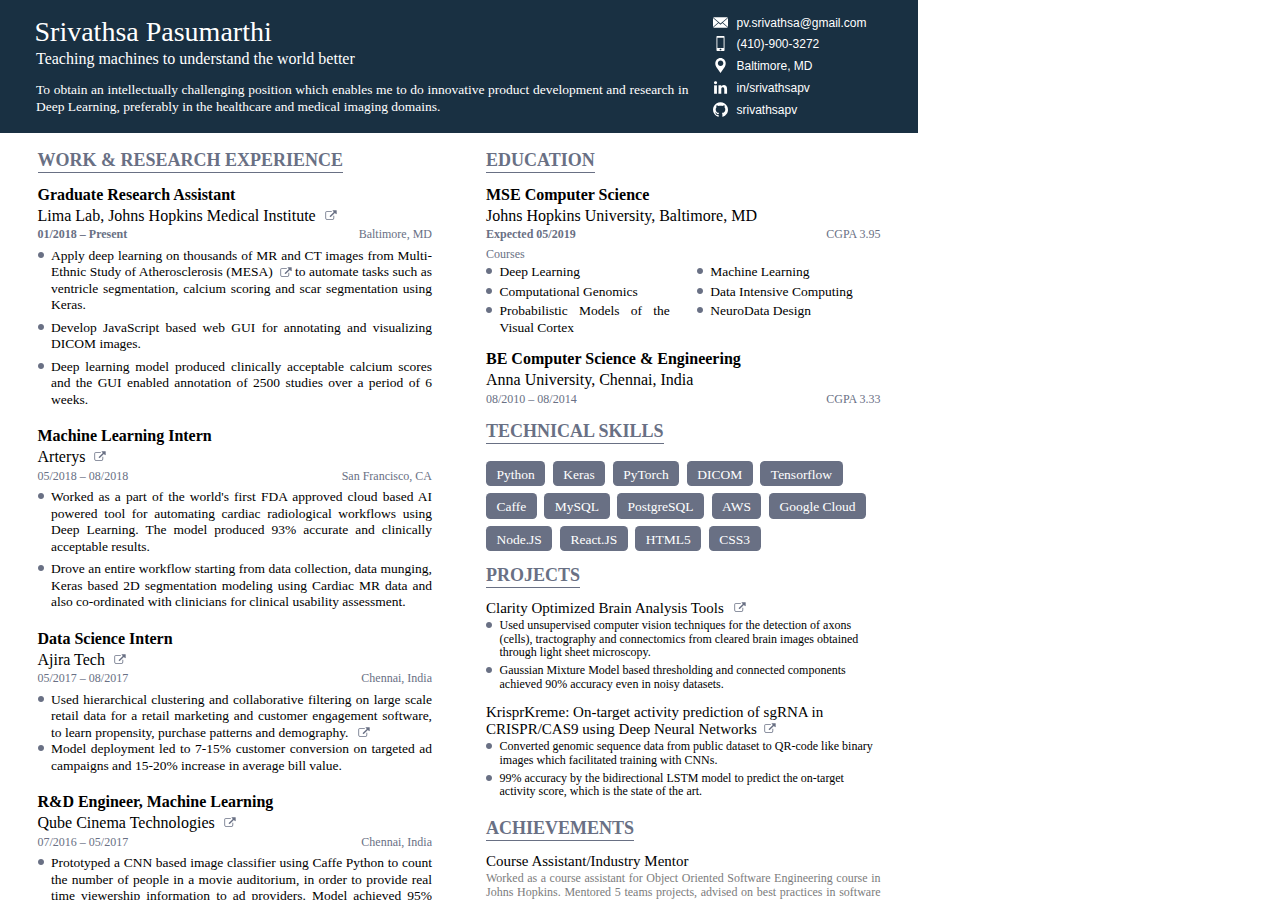
==== resume.html @ 775dda4b "Initial commit - resume files" ====
<!DOCTYPE html>
<!-- saved from url=(0073)https://novoresume.com/editor/resume/4d469c10-e4a5-11e8-9f25-45c66818f83a -->
<html lang="en" id="q1qx_q-html">
  <head>
    <meta http-equiv="Content-Type" content="text/html; charset=UTF-8">
    <link type="text/css" rel="stylesheet" href="./nfiles/f0c96270-ca59-11e8-bba8-01f5e9c8d190-yna-side.min.css">
    <link type="text/css" rel="stylesheet" href="./nfiles/main-style.css">
    <title>Resume</title>
    <link rel="canonical" href="https://novoresume.com/editor">
    <link rel="shortcut icon" href="https://novoresume.com/images/favi.png">
    <link rel="stylesheet" type="text/css" href="./nfiles/yna.min.css">
    <link rel="stylesheet" type="text/css" href="./nfiles/f0c96270-ca59-11e8-bba8-01f5e9c8d190-yna.min.css">
    <link rel="stylesheet" type="text/css" href="./nfiles/st-prod.css" onload="if(media!=&#39;all&#39;)media=&#39;all&#39;" media="all">
    <link rel="stylesheet" type="text/css" href="./nfiles/stylesheet-prod.css" onload="if(media!=&#39;all&#39;)media=&#39;all&#39;" media="all">
    <link rel="stylesheet" type="text/css" href="./nfiles/stylesheet-prod(1).css" onload="if(media!=&#39;all&#39;)media=&#39;all&#39;" media="all">
    <link rel="stylesheet" type="text/css" href="./nfiles/stylesheet-prod(2).css" onload="if(media!=&#39;all&#39;)media=&#39;all&#39;" media="all">
    <link rel="stylesheet" type="text/css" href="./nfiles/stylesheet-prod(3).css" onload="if(media!=&#39;all&#39;)media=&#39;all&#39;" media="all">
    <link rel="stylesheet" type="text/css" href="./nfiles/stylesheet-prod(4).css" onload="if(media!=&#39;all&#39;)media=&#39;all&#39;" media="all">
    <link rel="stylesheet" type="text/css" href="./nfiles/stylesheet-prod(5).css" onload="if(media!=&#39;all&#39;)media=&#39;all&#39;" media="all">
    <link rel="stylesheet" type="text/css" href="./nfiles/stylesheet-prod(6).css" onload="if(media!=&#39;all&#39;)media=&#39;all&#39;" media="all">
    <link rel="stylesheet" type="text/css" href="./nfiles/stylesheet-prod(7).css" onload="if(media!=&#39;all&#39;)media=&#39;all&#39;" media="all">
    <link rel="stylesheet" type="text/css" href="./nfiles/stylesheet-prod(8).css" onload="if(media!=&#39;all&#39;)media=&#39;all&#39;" media="all">
    <link rel="stylesheet" type="text/css" href="./nfiles/stylesheet-prod(9).css" onload="if(media!=&#39;all&#39;)media=&#39;all&#39;" media="all">
    <link rel="stylesheet" type="text/css" href="./nfiles/stylesheet-prod(10).css" onload="if(media!=&#39;all&#39;)media=&#39;all&#39;" media="all">
    <link rel="stylesheet" type="text/css" href="./nfiles/stylesheet-prod(11).css" onload="if(media!=&#39;all&#39;)media=&#39;all&#39;" media="all">
    <meta name="format-detection" content="telephone=no">
    <meta name="viewport" content="width=device-width,minimum-scale=1">
    <meta property="og:site_name" content="Novorésumé">
    <meta name="robots" content="noindex, nofollow">
    <script src="https://code.jquery.com/jquery-3.3.1.min.js" integrity="sha256-FgpCb/KJQlLNfOu91ta32o/NMZxltwRo8QtmkMRdAu8=" crossorigin="anonymous"></script>
    <script src="./nfiles/xepOnline.jqPlugin.js"></script>
  </head>
  <body id="q1qa_q-editor" q1pz_q-status="done" class="hover-support q1rj_q-full-edit-rights" cz-shortcut-listen="true">

    <script type="text/javascript" src="./nfiles/f0c96270-ca59-11e8-bba8-01f5e9c8d190-yna-side.min.js"></script>
    <div id="qym_q-yna-project">
      <div data-reactroot="" id="q1qx_q-project" data-q1gg_q-opened="false" data-q1qx_q-mode="q1ob_q-resume-edit">
        <div id="resume-to-print" class="q1ir_q-page q1oc_q-wrapper" data-q1ik_q="Letter" data-q1qm_q="q1rg_q">
          <div id="x-doc-4" class="q1oc_q q1oc_q-resume " q1qi_q-option="hind" q1qi_q-size="2" data-q1ne_q-no-colors="2" q1ne_q-option="17" q1no_q="mid" q1fz_q="51" q1fz_q-rates-left="x-bs-2" q1fz_q-rates-right="x-bs-2" q1og_q-label-hide="false" q1is_q-index="3" q1oc_q-index="0" cv-resume-has-footer="false"
               style="border: 0px solid #193042">
            <div class="q1ir_q-sides q1im_q-box">
              <div class="x-t-b q1so_q-side-top" q1nr_q-show="false" q1nr_q-style="round">
                <div class="q1so_q-header xslot1" style="width: 75%!important; padding-left: 36px!important; padding-right: 0px!important">
                  <div class="q1so_q-header-inner">
                    <div class="q1so_q-specific-sub-header q1rf_q-sizing q1do_q-after">
                      <div id="q1so_q-name-container">
                        <div id="q1ln_q-full-name" class="q1qi_q-size-a q1qi_q-b ">Srivathsa Pasumarthi</div>
                        <div id="q1qe_q-title" style="margin-top: -6px">
                          <div id="title" class="q1fb_q q1ii_q-basic q1fb_q-simple" data-q1by_q="e30df9b0-e4a9-11e8-a4ec-fbd7fd8b9554">
                            <div class="q1qi_q-size-c q1qi_q-b q1ln_q q1ln_q-mandatory x-t-a-color " data-q1ln_q="title-desc">Teaching machines to understand the world better</div>
                          </div>
                        </div>
                      </div>
                      <div id="q1qe_q-summary">
                        <div id="summary" class="q1fb_q q1ii_q-basic q1fb_q-simple" data-q1by_q="af2d04a0-e4a5-11e8-abeb-2f8fa3565175">
                          <div class="q1ln_q q1ln_q-mandatory  q1qi_q-size-e q1qi_q-b q1ln_q-mandatory" data-q1ln_q="summary-desc">
                              To obtain an intellectually challenging position which enables me to do innovative product
                              development and research in Deep Learning, preferably in the healthcare and medical imaging domains.
                          </div>
                        </div>
                      </div>
                    </div>
                  </div>
                </div>
                <div id="q1qe_q-contact" class="xslot2 q1qe_q-0">
                  <div id="contact" class="q1fb_q q1fb_q-simple" q1hu_q-groups="false">
                    <div class="q1sj_q-group">
                      <div class="q1so_q-contact" data-q1ln_q-name="email">
                        <a href="mailto:pv.srivathsa@gmail.com" class="q1ln_q-contact  q1qi_q-size-e q1qi_q-b">
                          <div class="q1ox_q-contact">
                            <svg version="1.1" xmlns="http://www.w3.org/2000/svg" xmlns:xlink="http://www.w3.org/1999/xlink" x="0px" y="0px" viewBox="0 0 32 32" style="enable-background:new 0 0 32 32;" xml:space="preserve">
                              <g>
                                <path class="x-4d469c10-e4a5-11e8-9f25-45c66818f83a-q1ox_q-svg-contact" d="M16,20.57143l-3.95886-3.46514L0.72229,26.80914c0.41143,0.38171,0.96686,0.61943,1.57943,0.61943h27.39657c0.61029,0,1.16343-0.23771,1.57257-0.61943l-11.312-9.70286L16,20.57143z"></path>
                                <path class="x-4d469c10-e4a5-11e8-9f25-45c66818f83a-q1ox_q-svg-contact" d="M31.27771,5.19086c-0.41143-0.384-0.96457-0.61943-1.57943-0.61943H2.30171c-0.61029,0-1.16343,0.23771-1.57486,0.624L16,18.28572L31.27771,5.19086z"></path>
                                <polygon class="x-4d469c10-e4a5-11e8-9f25-45c66818f83a-q1ox_q-svg-contact" points="0,6.57829 0,25.568 11.04686,16.18057 "></polygon>
                                <polygon class="x-4d469c10-e4a5-11e8-9f25-45c66818f83a-q1ox_q-svg-contact" points="20.95314,16.18057 32,25.568 32,6.57143 "></polygon>
                              </g>
                            </svg>
                          </div>
                          <span class="contact-content">pv.srivathsa@gmail.com</span>
                        </a>
                      </div>
                      <div class="q1so_q-contact" data-q1ln_q-name="phone">
                        <a class="q1ln_q-contact  q1qi_q-size-e q1qi_q-b">
                          <div class="q1ox_q-contact">
                            <svg version="1.1" xmlns="http://www.w3.org/2000/svg" xmlns:xlink="http://www.w3.org/1999/xlink" x="0px" y="0px" viewBox="0 0 32 32" style="enable-background:new 0 0 32 32;" xml:space="preserve">
                              <g>
                                <path class="x-4d469c10-e4a5-11e8-9f25-45c66818f83a-q1ox_q-svg-contact" d="M8.83919,32h14.32161c0.78444,0,1.42036-0.63592,1.42036-1.4203V1.42036C24.58117,0.63592,23.94524,0,23.16081,0H8.83919C8.05476,0,7.41884,0.63592,7.41884,1.42036V30.5797C7.41884,31.36408,8.05476,32,8.83919,32z M16.00985,30.92491c-1.09912,0-1.99016-0.89103-1.99016-1.99015c0-1.09912,0.89103-1.99007,1.99016-1.99007S18,27.83563,18,28.93475C18,30.03387,17.10897,30.92491,16.00985,30.92491z M9.32213,3.69039h13.35574v22.1458H9.32213V3.69039z"></path>
                              </g>
                            </svg>
                          </div>
                          <span class="contact-content">(410)-900-3272</span>
                        </a>
                      </div>
                    </div>
                    <div class="q1sj_q-group">
                      <div class="q1so_q-contact" data-q1ln_q-name="address_mask">
                        <a class="q1ln_q-contact  q1qi_q-size-e q1qi_q-b">
                          <div class="q1ox_q-contact">
                            <svg version="1.1" xmlns="http://www.w3.org/2000/svg" xmlns:xlink="http://www.w3.org/1999/xlink" x="0px" y="0px" viewBox="0 0 32 32" style="enable-background:new 0 0 32 32;" xml:space="preserve">
                              <g>
                                <path class="x-4d469c10-e4a5-11e8-9f25-45c66818f83a-q1ox_q-svg-contact" d="M23.92559,3.28257C21.8089,1.16588,18.99442,0,16.00113,0c-2.99388,0-5.80777,1.16588-7.92446,3.28257C4.15944,7.19924,3.67263,14.56851,7.0224,19.03333L16.00113,32l8.96529-12.94855C28.32964,14.56851,27.84283,7.19924,23.92559,3.28257z M16.17631,17.00331c-3.23471,0-5.85696-2.62226-5.85696-5.85697s2.62224-5.85696,5.85696-5.85696s5.85695,2.62224,5.85695,5.85696S19.41102,17.00331,16.17631,17.00331z"></path>
                              </g>
                            </svg>
                          </div>
                          <span class="contact-content">Baltimore, MD</span>
                        </a>
                      </div>
                      <div class="q1so_q-contact" data-q1ln_q-name="linkedin">
                        <a href="https://linkedin.com/in/srivathsapv" class="q1ln_q-contact  q1qi_q-size-e q1qi_q-b">
                          <div class="q1ox_q-contact">
                            <svg version="1.1" xmlns="http://www.w3.org/2000/svg" xmlns:xlink="http://www.w3.org/1999/xlink" x="0px" y="0px" viewBox="0 0 32 32" style="enable-background:new 0 0 32 32;" xml:space="preserve">
                              <g>
                                <rect x="2.35651" y="11.32468" class="x-4d469c10-e4a5-11e8-9f25-45c66818f83a-q1ox_q-svg-contact" width="6.00109" height="18.05317"></rect>
                                <path class="x-4d469c10-e4a5-11e8-9f25-45c66818f83a-q1ox_q-svg-contact" d="M5.39704,2.62215C3.3433,2.62215,2,3.96927,2,5.74069c0,1.73286,1.30442,3.12087,3.31733,3.12087h0.04012c2.09352,0,3.39548-1.38775,3.39548-3.12087C8.71347,3.96927,7.45097,2.62215,5.39704,2.62215z"></path>
                                <path class="x-4d469c10-e4a5-11e8-9f25-45c66818f83a-q1ox_q-svg-contact" d="M23.08936,10.90059c-3.188,0-4.6123,1.7547-5.40982,2.98305v0.05832h-0.03946c0.01147-0.01853,0.02728-0.0392,0.03946-0.05832v-2.55896h-6.00278c0.08087,1.69483,0,18.05317,0,18.05317h6.00336V19.29579c0-0.54015,0.04076-1.07731,0.19906-1.46318c0.43414-1.07952,1.42099-2.19545,3.07921-2.19545c2.17231,0,3.04033,1.65588,3.04033,4.0822v9.65848H30V19.02604C30,13.4808,27.03905,10.90052,23.08936,10.90059z"></path>
                              </g>
                            </svg>
                          </div>
                          <span class="contact-content">in/srivathsapv</span>
                        </a>
                      </div>
                      <div class="q1so_q-contact" data-q1ln_q-name="github">
                          <a href="https://github.com/srivathsapv" class="q1ln_q-contact  q1qi_q-size-e q1qi_q-b">
                              <div class="q1ox_q-contact">
                                  <svg version="1.1" xmlns="http://www.w3.org/2000/svg" xmlns:xlink="http://www.w3.org/1999/xlink" x="0px" y="0px" viewBox="0 0 32 32" style="enable-background:new 0 0 32 32;" xml:space="preserve">
                                      <g>
                                          <path class="x-4d469c10-e4a5-11e8-9f25-45c66818f83a-q1ox_q-svg-contact" d="M24.03099,2.53722c-2.45157-1.43069-5.12804-2.14586-8.03113-2.14586c-2.90273,0-5.58006,0.71538-8.03113,2.14586C5.5173,3.96777,3.57656,5.90865,2.14579,8.36008C0.71524,10.81151,0,13.48841,0,16.39078c0,3.48647,1.01714,6.62157,3.05199,9.40611c2.03471,2.78475,4.66315,4.71175,7.88525,5.78109c0.37502,0.0696,0.65269,0.02063,0.83322-0.14567c0.18061-0.16652,0.27077-0.37502,0.27077-0.62472c0-0.0417-0.00359-0.4165-0.0105-1.12498c-0.00719-0.70848-0.0105-1.32652-0.0105-1.85382l-0.4792,0.0829c-0.30549,0.05594-0.69094,0.07966-1.15626,0.0729c-0.46511-0.00647-0.9479-0.05522-1.44788-0.14581c-0.50012-0.08987-0.9653-0.29816-1.39582-0.62458c-0.43038-0.32634-0.73595-0.75363-0.91648-1.281l-0.20836-0.47941c-0.13883-0.31915-0.35748-0.67376-0.65614-1.06236c-0.29866-0.38897-0.60063-0.65269-0.9062-0.79152l-0.14588-0.10447c-0.09713-0.06938-0.18737-0.15307-0.27077-0.25021c-0.08333-0.09713-0.14574-0.19427-0.18737-0.29162c-0.04177-0.09742-0.00719-0.1773,0.10411-0.24c0.1113-0.06269,0.3124-0.09311,0.60416-0.09311l0.4165,0.06219c0.27781,0.05572,0.62141,0.22202,1.0313,0.49991c0.40967,0.27774,0.74637,0.63881,1.01031,1.083c0.31959,0.56965,0.70467,1.00362,1.15626,1.30229c0.45123,0.29866,0.9062,0.44778,1.36448,0.44778c0.45821,0,0.854-0.03473,1.18746-0.10389c0.3331-0.06945,0.64564-0.17385,0.9374-0.31261c0.12503-0.93093,0.46532-1.6461,1.02073-2.14601c-0.7916-0.08319-1.50324-0.2085-2.13537-0.37509c-0.63177-0.1668-1.2846-0.4375-1.95814-0.81288c-0.67383-0.3748-1.23283-0.84027-1.67716-1.39561c-0.4444-0.55556-0.80907-1.28496-1.09357-2.18749c-0.28464-0.90289-0.427-1.94448-0.427-3.12497c0-1.68083,0.54872-3.11116,1.64589-4.2918c-0.51393-1.26368-0.46547-2.68028,0.14574-4.24967c0.40277-0.12517,1.0001-0.03128,1.79169,0.28112c0.79167,0.31254,1.37138,0.58029,1.73957,0.80224c0.36819,0.22188,0.66319,0.40996,0.88549,0.56246c1.29186-0.361,2.62506-0.54153,3.99996-0.54153s2.70839,0.18054,4.00032,0.54153l0.79167-0.49976c0.54132-0.33346,1.18064-0.6391,1.91629-0.91684c0.73609-0.27767,1.29898-0.35417,1.68809-0.22899c0.62472,1.56946,0.68037,2.98599,0.1663,4.24967c1.09709,1.18063,1.64603,2.61133,1.64603,4.2918c0,1.18049-0.14286,2.22531-0.42707,3.13518c-0.28457,0.91001-0.6524,1.63862-1.10363,2.18749c-0.45173,0.5488-1.01434,1.01067-1.6878,1.3854c-0.67368,0.37509-1.32673,0.64579-1.9585,0.81259c-0.63205,0.1668-1.3437,0.29219-2.13529,0.37552c0.72193,0.62472,1.083,1.61087,1.083,2.95802v4.3954c0,0.2497,0.08685,0.4582,0.26063,0.62479c0.17363,0.1663,0.44778,0.21526,0.8228,0.14559c3.22253-1.06926,5.85097-2.99627,7.88561-5.78102C30.9825,23.01171,32,19.87667,32,16.3902c-0.00072-2.90201-0.71639-5.5787-2.14629-8.03012C28.42294,5.90865,26.4822,3.96784,24.03099,2.53722z"></path>
                                      </g>
                                  </svg>
                              </div>
                          <span class="contact-content">srivathsapv</span>
                      </a>
                   </div>
                    </div>
                  </div>
                </div>
              </div>
              <style type="text/css">.x-4d469c10-e4a5-11e8-9f25-45c66818f83a-q1ox_q-svg-contact{fill:#FFFFFF;}.x-4d469c10-e4a5-11e8-9f25-45c66818f83a-q1rn_q-hyperlink{fill:#697084;}.x-4d469c10-e4a5-11e8-9f25-45c66818f83a-q1ox_q-svg-list{fill:#697084;}</style>
              <div class="xslot1" q1dd_q-level="3" style="width: 50%!important">
                <div id="work" class="q1fb_q q1ru_q-big qwg_q" q1sl_q-el-per-row="1" q1sl_q-el-listel-row="1">
                  <div class="q1so_q-section-header ">
                    <div class="q1fb_q-header-holder q1do_q-after">
                      <div class="x-t-a-border q1do_q-after q1im_q-box">
                        <div class="q1qi_q-size-b q1qi_q-a q1ln_q q1ln_q-label x-t-a-color " data-q1ln_q="work-lbl" tabindex="-1">Work &amp; Research Experience</div>
                      </div>
                    </div>
                  </div>
                  <div class="qwg_q">
                    <div class="q1sj_q-group">
                      <div id="work-0" class="q1sj_q" data-q1by_q="fad93390-e4a7-11e8-a4ec-fbd7fd8b9554" q1sj_q-index="0">
                        <div class="q1so_q-el-content">
                          <div class="q1so_q-el-role">
                            <div class="q1ln_q-el q1qi_q-size-c q1qi_q-a q1ln_q-mandatory  " data-q1ln_q="work-x_vs-role">Graduate Research Assistant</div>
                          </div>
                          <div class="q1so_q-el-place">
                            <div class="q1ln_q-el q1qi_q-size-c q1qi_q-b q1ln_q-mandatory " data-q1ln_q="work-x_vs-place">
                              Lima Lab, Johns Hopkins Medical Institute&nbsp;&nbsp;&nbsp;&nbsp;&nbsp;
                              <a class="qzg_q q1mb_q-doc-prqyg_q" href="https://www.hopkinsmedicine.org/heart_vascular_institute/research/training_grant/lima_lab/" target="_blank">
                                <svg version="1.1" xmlns="http://www.w3.org/2000/svg" xmlns:xlink="http://www.w3.org/1999/xlink" x="0px" y="0px" viewBox="0 0 150 150" style="enable-background:new 0 0 150 150;" xml:space="preserve">
                                  <g>
                                    <g>
                                      <path class="x-4d469c10-e4a5-11e8-9f25-45c66818f83a-q1rn_q-hyperlink" d="M112.8,85.2h-4.9c-0.7,0-1.3,0.3-2,0.7c-0.3,0.3-0.7,1-0.7,2v25.3c0,3.6-1.3,6.6-3.6,8.9c-2.6,2.6-5.6,3.6-8.9,3.6h-66c-3.6,0-6.6-1.3-8.9-3.6c-2.6-2.6-3.6-5.6-3.6-8.9v-66c0-3.6,1.3-6.6,3.6-8.9c2.6-2.6,5.6-3.6,8.9-3.6h55.8c0.7,0,1.3-0.3,2-0.7c0.3-0.3,0.7-1,0.7-2v-4.9c0-0.7-0.3-1.3-0.7-2c-0.3-0.3-1-0.7-2-0.7H26.8c-6.2,0-11.5,2.3-16.1,6.6c-4.6,4.6-6.6,9.8-6.6,16.1v66c0,6.2,2.3,11.5,6.6,16.1c4.6,4.6,9.8,6.6,16.1,6.6h66c6.2,0,11.5-2.3,16.1-6.6c4.6-4.6,6.6-9.8,6.6-16.1V87.8c0-0.7-0.3-1.3-0.7-2C114.2,85.5,113.5,85.2,112.8,85.2L112.8,85.2z"></path>
                                      <path class="x-4d469c10-e4a5-11e8-9f25-45c66818f83a-q1rn_q-hyperlink" d="M144.4,15.9c-1-1-2.3-1.6-3.6-1.6H100c-1.3,0-2.6,0.7-3.6,1.6c-1,1-1.6,2.3-1.6,3.6c0,1.3,0.7,2.6,1.6,3.6l13.8,13.8L59,88.5c-0.7,0.7-0.7,1-0.7,2c0,0.7,0.3,1.3,0.7,2l8.9,8.9c0.7,0.7,1,0.7,2,0.7c0.7,0,1.3-0.3,2-0.7l51.5-51.5l13.8,13.8c1,1,2.3,1.6,3.6,1.6c1.3,0,2.6-0.7,3.6-1.6s1.6-2.3,1.6-3.6V19.5C145.7,17.9,145.3,16.9,144.4,15.9L144.4,15.9z"></path>
                                    </g>
                                  </g>
                                </svg>
                              </a>
                            </div>
                          </div>
                          <div class="q1ir_q-el-period">
                            <div class="q1ln_q-el q1qi_q-size-f q1qi_q-c x-t-a-color q1ln_q-period-class q1ln_q-el-period" data-q1ln_q="work-x_vs-period"
                                 style="font-weight: bold">
                                01/2018&nbsp;–&nbsp;Present
                            </div>
                          </div>
                          <div class="q1so_q-el-loc">
                            <div class="q1ln_q-el q1qi_q-size-f q1qi_q-c x-t-a-color " data-q1ln_q="work-x_vs-loc" tabindex="-1">Baltimore, MD</div>
                          </div>
                          <div class="q1so_q-el-list">
                            <div class="q1og_q q1qi_q-b">
                              <div class="q1so_q-group">
                                <div id="work-0-list-0" class="q1og_q-el" q1og_q-el-index="0">
                                  <div class="q1ir_q-list-item-bullet">
                                    <svg version="1.1" xmlns="http://www.w3.org/2000/svg" xmlns:xlink="http://www.w3.org/1999/xlink" x="0px" y="0px" viewBox="0 0 10 10" style="enable-background:new 0 0 10 10;" xml:space="preserve">
                                      <path class="x-4d469c10-e4a5-11e8-9f25-45c66818f83a-q1ox_q-svg-list q1og_q-item-bullet" d="M5,0C2.2,0,0,2.2,0,5s2.2,5,5,5s5-2.2,5-5S7.8,0,5,0z"></path>
                                    </svg>
                                  </div>
                                  <div class="q1so_q-el-sub-content">
                                    <div class="q1ln_q-el q1qi_q-size-e" data-q1ln_q="work-x_vs-list-x_vs">
                                        Apply deep learning on thousands of MR and CT images from Multi-Ethnic Study of Atherosclerosis (MESA)
                                        &nbsp;&nbsp;&nbsp;&nbsp;<a class="qzg_q q1mb_q-doc-prqyg_q" href="https://www.mesa-nhlbi.org/" target="_blank">
                                          <svg version="1.1" xmlns="http://www.w3.org/2000/svg" xmlns:xlink="http://www.w3.org/1999/xlink" x="0px" y="0px" viewBox="0 0 150 150" style="enable-background:new 0 0 150 150;" xml:space="preserve">
                                            <g>
                                              <g>
                                                <path class="x-4d469c10-e4a5-11e8-9f25-45c66818f83a-q1rn_q-hyperlink" d="M112.8,85.2h-4.9c-0.7,0-1.3,0.3-2,0.7c-0.3,0.3-0.7,1-0.7,2v25.3c0,3.6-1.3,6.6-3.6,8.9c-2.6,2.6-5.6,3.6-8.9,3.6h-66c-3.6,0-6.6-1.3-8.9-3.6c-2.6-2.6-3.6-5.6-3.6-8.9v-66c0-3.6,1.3-6.6,3.6-8.9c2.6-2.6,5.6-3.6,8.9-3.6h55.8c0.7,0,1.3-0.3,2-0.7c0.3-0.3,0.7-1,0.7-2v-4.9c0-0.7-0.3-1.3-0.7-2c-0.3-0.3-1-0.7-2-0.7H26.8c-6.2,0-11.5,2.3-16.1,6.6c-4.6,4.6-6.6,9.8-6.6,16.1v66c0,6.2,2.3,11.5,6.6,16.1c4.6,4.6,9.8,6.6,16.1,6.6h66c6.2,0,11.5-2.3,16.1-6.6c4.6-4.6,6.6-9.8,6.6-16.1V87.8c0-0.7-0.3-1.3-0.7-2C114.2,85.5,113.5,85.2,112.8,85.2L112.8,85.2z"></path>
                                                <path class="x-4d469c10-e4a5-11e8-9f25-45c66818f83a-q1rn_q-hyperlink" d="M144.4,15.9c-1-1-2.3-1.6-3.6-1.6H100c-1.3,0-2.6,0.7-3.6,1.6c-1,1-1.6,2.3-1.6,3.6c0,1.3,0.7,2.6,1.6,3.6l13.8,13.8L59,88.5c-0.7,0.7-0.7,1-0.7,2c0,0.7,0.3,1.3,0.7,2l8.9,8.9c0.7,0.7,1,0.7,2,0.7c0.7,0,1.3-0.3,2-0.7l51.5-51.5l13.8,13.8c1,1,2.3,1.6,3.6,1.6c1.3,0,2.6-0.7,3.6-1.6s1.6-2.3,1.6-3.6V19.5C145.7,17.9,145.3,16.9,144.4,15.9L144.4,15.9z"></path>
                                              </g>
                                            </g>
                                          </svg>
                                        </a>
                                        to automate tasks such as ventricle segmentation, calcium scoring and scar segmentation using Keras.
                                    </div>
                                  </div>
                                </div>
                              </div>
                              <div class="q1so_q-group">
                                <div id="work-0-list-1" class="q1og_q-el" q1og_q-el-index="1">
                                  <div class="q1ir_q-list-item-bullet">
                                    <svg version="1.1" xmlns="http://www.w3.org/2000/svg" xmlns:xlink="http://www.w3.org/1999/xlink" x="0px" y="0px" viewBox="0 0 10 10" style="enable-background:new 0 0 10 10;" xml:space="preserve">
                                      <path class="x-4d469c10-e4a5-11e8-9f25-45c66818f83a-q1ox_q-svg-list q1og_q-item-bullet" d="M5,0C2.2,0,0,2.2,0,5s2.2,5,5,5s5-2.2,5-5S7.8,0,5,0z"></path>
                                    </svg>
                                  </div>
                                  <div class="q1so_q-el-sub-content">
                                    <div class="q1ln_q-el q1qi_q-size-e" data-q1ln_q="work-x_vs-list-x_vs">
                                        Develop JavaScript based web GUI for annotating and visualizing DICOM images.
                                    </div>
                                  </div>
                                </div>
                              </div>
                              <div class="q1so_q-group">
                                <div id="work-0-list-2" class="q1og_q-el" q1og_q-el-index="1">
                                  <div class="q1ir_q-list-item-bullet">
                                    <svg version="1.1" xmlns="http://www.w3.org/2000/svg" xmlns:xlink="http://www.w3.org/1999/xlink" x="0px" y="0px" viewBox="0 0 10 10" style="enable-background:new 0 0 10 10;" xml:space="preserve">
                                      <path class="x-4d469c10-e4a5-11e8-9f25-45c66818f83a-q1ox_q-svg-list q1og_q-item-bullet" d="M5,0C2.2,0,0,2.2,0,5s2.2,5,5,5s5-2.2,5-5S7.8,0,5,0z"></path>
                                    </svg>
                                  </div>
                                  <div class="q1so_q-el-sub-content">
                                    <div class="q1ln_q-el q1qi_q-size-e" data-q1ln_q="work-x_vs-list-x_vs">
                                        Deep learning model produced clinically acceptable calcium scores and the GUI enabled annotation of 2500
                                        studies over a period of 6 weeks.
                                    </div>
                                  </div>
                                </div>
                              </div>
                            </div>
                          </div>
                        </div>
                      </div>
                    </div>
                    <div class="q1sj_q-group">
                      <div id="work-1" class="q1sj_q" data-q1by_q="5ee63030-e4a9-11e8-a4ec-fbd7fd8b9554" q1sj_q-index="1">
                        <div class="q1so_q-el-content">
                          <div class="q1so_q-el-role">
                            <div class="q1ln_q-el q1qi_q-size-c q1qi_q-a q1ln_q-mandatory  " data-q1ln_q="work-x_vs-role">Machine Learning Intern</div>
                          </div>
                          <div class="q1so_q-el-place">
                            <div class="q1ln_q-el q1qi_q-size-c q1qi_q-b q1ln_q-mandatory " data-q1ln_q="work-x_vs-place">
                              Arterys&nbsp;&nbsp;&nbsp;&nbsp;&nbsp;
                              <a class="qzg_q q1mb_q-doc-prqyg_q" href="https://arterys.com" target="_blank">
                                <svg version="1.1" xmlns="http://www.w3.org/2000/svg" xmlns:xlink="http://www.w3.org/1999/xlink" x="0px" y="0px" viewBox="0 0 150 150" style="enable-background:new 0 0 150 150;" xml:space="preserve">
                                  <g>
                                    <g>
                                      <path class="x-4d469c10-e4a5-11e8-9f25-45c66818f83a-q1rn_q-hyperlink" d="M112.8,85.2h-4.9c-0.7,0-1.3,0.3-2,0.7c-0.3,0.3-0.7,1-0.7,2v25.3c0,3.6-1.3,6.6-3.6,8.9c-2.6,2.6-5.6,3.6-8.9,3.6h-66c-3.6,0-6.6-1.3-8.9-3.6c-2.6-2.6-3.6-5.6-3.6-8.9v-66c0-3.6,1.3-6.6,3.6-8.9c2.6-2.6,5.6-3.6,8.9-3.6h55.8c0.7,0,1.3-0.3,2-0.7c0.3-0.3,0.7-1,0.7-2v-4.9c0-0.7-0.3-1.3-0.7-2c-0.3-0.3-1-0.7-2-0.7H26.8c-6.2,0-11.5,2.3-16.1,6.6c-4.6,4.6-6.6,9.8-6.6,16.1v66c0,6.2,2.3,11.5,6.6,16.1c4.6,4.6,9.8,6.6,16.1,6.6h66c6.2,0,11.5-2.3,16.1-6.6c4.6-4.6,6.6-9.8,6.6-16.1V87.8c0-0.7-0.3-1.3-0.7-2C114.2,85.5,113.5,85.2,112.8,85.2L112.8,85.2z"></path>
                                      <path class="x-4d469c10-e4a5-11e8-9f25-45c66818f83a-q1rn_q-hyperlink" d="M144.4,15.9c-1-1-2.3-1.6-3.6-1.6H100c-1.3,0-2.6,0.7-3.6,1.6c-1,1-1.6,2.3-1.6,3.6c0,1.3,0.7,2.6,1.6,3.6l13.8,13.8L59,88.5c-0.7,0.7-0.7,1-0.7,2c0,0.7,0.3,1.3,0.7,2l8.9,8.9c0.7,0.7,1,0.7,2,0.7c0.7,0,1.3-0.3,2-0.7l51.5-51.5l13.8,13.8c1,1,2.3,1.6,3.6,1.6c1.3,0,2.6-0.7,3.6-1.6s1.6-2.3,1.6-3.6V19.5C145.7,17.9,145.3,16.9,144.4,15.9L144.4,15.9z"></path>
                                    </g>
                                  </g>
                                </svg>
                              </a>
                            </div>
                          </div>
                          <div class="q1ir_q-el-period">
                            <div class="q1ln_q-el q1qi_q-size-f q1qi_q-c x-t-a-color  q1ln_q-period-class q1ln_q-el-period" data-q1ln_q="work-x_vs-period">05/2018&nbsp;–&nbsp;08/2018</div>
                          </div>
                          <div class="q1so_q-el-loc">
                            <div class="q1ln_q-el q1qi_q-size-f q1qi_q-c x-t-a-color " data-q1ln_q="work-x_vs-loc" tabindex="-1">San Francisco, CA</div>
                          </div>
                          <div class="q1so_q-el-list">
                            <div class="q1og_q q1qi_q-b">
                              <div class="q1so_q-group">
                                <div id="work-1-list-0" class="q1og_q-el" q1og_q-el-index="0">
                                  <div class="q1ir_q-list-item-bullet">
                                    <svg version="1.1" xmlns="http://www.w3.org/2000/svg" xmlns:xlink="http://www.w3.org/1999/xlink" x="0px" y="0px" viewBox="0 0 10 10" style="enable-background:new 0 0 10 10;" xml:space="preserve">
                                      <path class="x-4d469c10-e4a5-11e8-9f25-45c66818f83a-q1ox_q-svg-list q1og_q-item-bullet" d="M5,0C2.2,0,0,2.2,0,5s2.2,5,5,5s5-2.2,5-5S7.8,0,5,0z"></path>
                                    </svg>
                                  </div>
                                  <div class="q1so_q-el-sub-content">
                                    <div class="q1ln_q-el q1qi_q-size-e" data-q1ln_q="work-x_vs-list-x_vs">
                                        Worked as a part of the world's first FDA approved cloud based AI powered tool for automating cardiac radiological
                                        workflows using Deep Learning. The model produced 93% accurate and clinically acceptable results.
                                    </div>
                                  </div>
                                </div>
                              </div>
                              <div class="q1so_q-group">
                                <div id="work-1-list-1" class="q1og_q-el" q1og_q-el-index="1">
                                  <div class="q1ir_q-list-item-bullet">
                                    <svg version="1.1" xmlns="http://www.w3.org/2000/svg" xmlns:xlink="http://www.w3.org/1999/xlink" x="0px" y="0px" viewBox="0 0 10 10" style="enable-background:new 0 0 10 10;" xml:space="preserve">
                                      <path class="x-4d469c10-e4a5-11e8-9f25-45c66818f83a-q1ox_q-svg-list q1og_q-item-bullet" d="M5,0C2.2,0,0,2.2,0,5s2.2,5,5,5s5-2.2,5-5S7.8,0,5,0z"></path>
                                    </svg>
                                  </div>
                                  <div class="q1so_q-el-sub-content">
                                    <div class="q1ln_q-el q1qi_q-size-e" data-q1ln_q="work-x_vs-list-x_vs">
                                        Drove an entire workflow starting from data collection, data munging, Keras based 2D segmentation modeling using
                                        Cardiac MR data and also co-ordinated with clinicians for clinical usability assessment.
                                    </div>
                                  </div>
                                </div>
                              </div>
                            </div>
                          </div>
                        </div>
                      </div>
                    </div>
                    <div class="q1sj_q-group">
                      <div id="work-2" class="q1sj_q" data-q1by_q="93696010-e4aa-11e8-a4ec-fbd7fd8b9554" q1sj_q-index="2">
                        <div class="q1so_q-el-content">
                          <div class="q1so_q-el-role">
                            <div class="q1ln_q-el q1qi_q-size-c q1qi_q-a q1ln_q-mandatory  " data-q1ln_q="work-x_vs-role">Data Science Intern</div>
                          </div>
                          <div class="q1so_q-el-place">
                            <div class="q1ln_q-el q1qi_q-size-c q1qi_q-b q1ln_q-mandatory " data-q1ln_q="work-x_vs-place">
                              Ajira Tech&nbsp;&nbsp;&nbsp;&nbsp;&nbsp;
                              <a class="qzg_q q1mb_q-doc-prqyg_q" href="https://ajira.tech/" target="_blank">
                                <svg version="1.1" xmlns="http://www.w3.org/2000/svg" xmlns:xlink="http://www.w3.org/1999/xlink" x="0px" y="0px" viewBox="0 0 150 150" style="enable-background:new 0 0 150 150;" xml:space="preserve">
                                  <g>
                                    <g>
                                      <path class="x-4d469c10-e4a5-11e8-9f25-45c66818f83a-q1rn_q-hyperlink" d="M112.8,85.2h-4.9c-0.7,0-1.3,0.3-2,0.7c-0.3,0.3-0.7,1-0.7,2v25.3c0,3.6-1.3,6.6-3.6,8.9c-2.6,2.6-5.6,3.6-8.9,3.6h-66c-3.6,0-6.6-1.3-8.9-3.6c-2.6-2.6-3.6-5.6-3.6-8.9v-66c0-3.6,1.3-6.6,3.6-8.9c2.6-2.6,5.6-3.6,8.9-3.6h55.8c0.7,0,1.3-0.3,2-0.7c0.3-0.3,0.7-1,0.7-2v-4.9c0-0.7-0.3-1.3-0.7-2c-0.3-0.3-1-0.7-2-0.7H26.8c-6.2,0-11.5,2.3-16.1,6.6c-4.6,4.6-6.6,9.8-6.6,16.1v66c0,6.2,2.3,11.5,6.6,16.1c4.6,4.6,9.8,6.6,16.1,6.6h66c6.2,0,11.5-2.3,16.1-6.6c4.6-4.6,6.6-9.8,6.6-16.1V87.8c0-0.7-0.3-1.3-0.7-2C114.2,85.5,113.5,85.2,112.8,85.2L112.8,85.2z"></path>
                                      <path class="x-4d469c10-e4a5-11e8-9f25-45c66818f83a-q1rn_q-hyperlink" d="M144.4,15.9c-1-1-2.3-1.6-3.6-1.6H100c-1.3,0-2.6,0.7-3.6,1.6c-1,1-1.6,2.3-1.6,3.6c0,1.3,0.7,2.6,1.6,3.6l13.8,13.8L59,88.5c-0.7,0.7-0.7,1-0.7,2c0,0.7,0.3,1.3,0.7,2l8.9,8.9c0.7,0.7,1,0.7,2,0.7c0.7,0,1.3-0.3,2-0.7l51.5-51.5l13.8,13.8c1,1,2.3,1.6,3.6,1.6c1.3,0,2.6-0.7,3.6-1.6s1.6-2.3,1.6-3.6V19.5C145.7,17.9,145.3,16.9,144.4,15.9L144.4,15.9z"></path>
                                    </g>
                                  </g>
                                </svg>
                              </a>
                            </div>
                          </div>
                          <div class="q1ir_q-el-period">
                            <div class="q1ln_q-el q1qi_q-size-f q1qi_q-c x-t-a-color  q1ln_q-period-class q1ln_q-el-period" data-q1ln_q="work-x_vs-period">05/2017&nbsp;–&nbsp;08/2017</div>
                          </div>
                          <div class="q1so_q-el-loc">
                            <div class="q1ln_q-el q1qi_q-size-f q1qi_q-c x-t-a-color " data-q1ln_q="work-x_vs-loc" tabindex="-1">Chennai, India</div>
                          </div>
                          <div class="q1so_q-el-list">
                            <div class="q1og_q q1qi_q-b">
                              <div class="q1so_q-group">
                                <div id="work-2-list-0" class="q1og_q-el" q1og_q-el-index="0">
                                  <div class="q1ir_q-list-item-bullet">
                                    <svg version="1.1" xmlns="http://www.w3.org/2000/svg" xmlns:xlink="http://www.w3.org/1999/xlink" x="0px" y="0px" viewBox="0 0 10 10" style="enable-background:new 0 0 10 10;" xml:space="preserve">
                                      <path class="x-4d469c10-e4a5-11e8-9f25-45c66818f83a-q1ox_q-svg-list q1og_q-item-bullet" d="M5,0C2.2,0,0,2.2,0,5s2.2,5,5,5s5-2.2,5-5S7.8,0,5,0z"></path>
                                    </svg>
                                  </div>
                                  <div class="q1so_q-el-sub-content">
                                    <div class="q1ln_q-el q1qi_q-size-e" data-q1ln_q="work-x_vs-list-x_vs">
                                      Used hierarchical clustering and collaborative filtering on large scale retail data
                                      for a retail marketing and customer engagement software, to learn propensity, purchase patterns and
                                      demography.&nbsp;&nbsp;&nbsp;&nbsp;&nbsp;
                                      <a class="qzg_q q1mb_q-doc-prqyg_q" href="https://casa.ajira.tech/" target="_blank">
                                        <svg version="1.1" xmlns="http://www.w3.org/2000/svg" xmlns:xlink="http://www.w3.org/1999/xlink" x="0px" y="0px" viewBox="0 0 150 150" style="enable-background:new 0 0 150 150;" xml:space="preserve">
                                          <g>
                                            <g>
                                              <path class="x-4d469c10-e4a5-11e8-9f25-45c66818f83a-q1rn_q-hyperlink" d="M112.8,85.2h-4.9c-0.7,0-1.3,0.3-2,0.7c-0.3,0.3-0.7,1-0.7,2v25.3c0,3.6-1.3,6.6-3.6,8.9c-2.6,2.6-5.6,3.6-8.9,3.6h-66c-3.6,0-6.6-1.3-8.9-3.6c-2.6-2.6-3.6-5.6-3.6-8.9v-66c0-3.6,1.3-6.6,3.6-8.9c2.6-2.6,5.6-3.6,8.9-3.6h55.8c0.7,0,1.3-0.3,2-0.7c0.3-0.3,0.7-1,0.7-2v-4.9c0-0.7-0.3-1.3-0.7-2c-0.3-0.3-1-0.7-2-0.7H26.8c-6.2,0-11.5,2.3-16.1,6.6c-4.6,4.6-6.6,9.8-6.6,16.1v66c0,6.2,2.3,11.5,6.6,16.1c4.6,4.6,9.8,6.6,16.1,6.6h66c6.2,0,11.5-2.3,16.1-6.6c4.6-4.6,6.6-9.8,6.6-16.1V87.8c0-0.7-0.3-1.3-0.7-2C114.2,85.5,113.5,85.2,112.8,85.2L112.8,85.2z"></path>
                                              <path class="x-4d469c10-e4a5-11e8-9f25-45c66818f83a-q1rn_q-hyperlink" d="M144.4,15.9c-1-1-2.3-1.6-3.6-1.6H100c-1.3,0-2.6,0.7-3.6,1.6c-1,1-1.6,2.3-1.6,3.6c0,1.3,0.7,2.6,1.6,3.6l13.8,13.8L59,88.5c-0.7,0.7-0.7,1-0.7,2c0,0.7,0.3,1.3,0.7,2l8.9,8.9c0.7,0.7,1,0.7,2,0.7c0.7,0,1.3-0.3,2-0.7l51.5-51.5l13.8,13.8c1,1,2.3,1.6,3.6,1.6c1.3,0,2.6-0.7,3.6-1.6s1.6-2.3,1.6-3.6V19.5C145.7,17.9,145.3,16.9,144.4,15.9L144.4,15.9z"></path>
                                            </g>
                                          </g>
                                        </svg>
                                      </a>
                                    </div>
                                  </div>
                                </div>
                                <div class="q1so_q-group">
                                  <div id="work-2-list-1" class="q1og_q-el" q1og_q-el-index="1">
                                    <div class="q1ir_q-list-item-bullet">
                                      <svg version="1.1" xmlns="http://www.w3.org/2000/svg" xmlns:xlink="http://www.w3.org/1999/xlink" x="0px" y="0px" viewBox="0 0 10 10" style="enable-background:new 0 0 10 10;" xml:space="preserve">
                                        <path class="x-4d469c10-e4a5-11e8-9f25-45c66818f83a-q1ox_q-svg-list q1og_q-item-bullet" d="M5,0C2.2,0,0,2.2,0,5s2.2,5,5,5s5-2.2,5-5S7.8,0,5,0z"></path>
                                      </svg>
                                    </div>
                                    <div class="q1so_q-el-sub-content">
                                      <div class="q1ln_q-el q1qi_q-size-e" data-q1ln_q="work-x_vs-list-x_vs">
                                          Model deployment led to 7-15% customer conversion on targeted ad campaigns and 15-20% increase
                                          in average bill value.
                                      </div>
                                    </div>
                                  </div>
                                </div>
                              </div>
                            </div>
                          </div>
                        </div>
                      </div>
                    </div>
                    <div class="q1sj_q-group">
                      <div id="work-3" class="q1sj_q" data-q1by_q="53158560-e4ab-11e8-a4ec-fbd7fd8b9554" q1sj_q-index="3">
                        <div class="q1so_q-el-content">
                          <div class="q1so_q-el-role">
                            <div class="q1ln_q-el q1qi_q-size-c q1qi_q-a q1ln_q-mandatory  " data-q1ln_q="work-x_vs-role">R&amp;D Engineer, Machine Learning</div>
                          </div>
                          <div class="q1so_q-el-place">
                            <div class="q1ln_q-el q1qi_q-size-c q1qi_q-b q1ln_q-mandatory " data-q1ln_q="work-x_vs-place">
                              Qube Cinema Technologies&nbsp;&nbsp;&nbsp;&nbsp;&nbsp;
                              <a class="qzg_q q1mb_q-doc-prqyg_q" href="https://www.qubecinema.com/" target="_blank">
                                <svg version="1.1" xmlns="http://www.w3.org/2000/svg" xmlns:xlink="http://www.w3.org/1999/xlink" x="0px" y="0px" viewBox="0 0 150 150" style="enable-background:new 0 0 150 150;" xml:space="preserve">
                                  <g>
                                    <g>
                                      <path class="x-4d469c10-e4a5-11e8-9f25-45c66818f83a-q1rn_q-hyperlink" d="M112.8,85.2h-4.9c-0.7,0-1.3,0.3-2,0.7c-0.3,0.3-0.7,1-0.7,2v25.3c0,3.6-1.3,6.6-3.6,8.9c-2.6,2.6-5.6,3.6-8.9,3.6h-66c-3.6,0-6.6-1.3-8.9-3.6c-2.6-2.6-3.6-5.6-3.6-8.9v-66c0-3.6,1.3-6.6,3.6-8.9c2.6-2.6,5.6-3.6,8.9-3.6h55.8c0.7,0,1.3-0.3,2-0.7c0.3-0.3,0.7-1,0.7-2v-4.9c0-0.7-0.3-1.3-0.7-2c-0.3-0.3-1-0.7-2-0.7H26.8c-6.2,0-11.5,2.3-16.1,6.6c-4.6,4.6-6.6,9.8-6.6,16.1v66c0,6.2,2.3,11.5,6.6,16.1c4.6,4.6,9.8,6.6,16.1,6.6h66c6.2,0,11.5-2.3,16.1-6.6c4.6-4.6,6.6-9.8,6.6-16.1V87.8c0-0.7-0.3-1.3-0.7-2C114.2,85.5,113.5,85.2,112.8,85.2L112.8,85.2z"></path>
                                      <path class="x-4d469c10-e4a5-11e8-9f25-45c66818f83a-q1rn_q-hyperlink" d="M144.4,15.9c-1-1-2.3-1.6-3.6-1.6H100c-1.3,0-2.6,0.7-3.6,1.6c-1,1-1.6,2.3-1.6,3.6c0,1.3,0.7,2.6,1.6,3.6l13.8,13.8L59,88.5c-0.7,0.7-0.7,1-0.7,2c0,0.7,0.3,1.3,0.7,2l8.9,8.9c0.7,0.7,1,0.7,2,0.7c0.7,0,1.3-0.3,2-0.7l51.5-51.5l13.8,13.8c1,1,2.3,1.6,3.6,1.6c1.3,0,2.6-0.7,3.6-1.6s1.6-2.3,1.6-3.6V19.5C145.7,17.9,145.3,16.9,144.4,15.9L144.4,15.9z"></path>
                                    </g>
                                  </g>
                                </svg>
                              </a>
                            </div>
                          </div>
                          <div class="q1ir_q-el-period">
                            <div class="q1ln_q-el q1qi_q-size-f q1qi_q-c x-t-a-color  q1ln_q-period-class q1ln_q-el-period" data-q1ln_q="work-x_vs-period">07/2016&nbsp;–&nbsp;05/2017</div>
                          </div>
                          <div class="q1so_q-el-loc">
                            <div class="q1ln_q-el q1qi_q-size-f q1qi_q-c x-t-a-color " data-q1ln_q="work-x_vs-loc" tabindex="-1">Chennai, India</div>
                          </div>
                          <div class="q1so_q-el-list">
                            <div class="q1og_q q1qi_q-b">
                              <div class="q1so_q-group">
                                <div id="work-3-list-0" class="q1og_q-el" q1og_q-el-index="0">
                                  <div class="q1ir_q-list-item-bullet">
                                    <svg version="1.1" xmlns="http://www.w3.org/2000/svg" xmlns:xlink="http://www.w3.org/1999/xlink" x="0px" y="0px" viewBox="0 0 10 10" style="enable-background:new 0 0 10 10;" xml:space="preserve">
                                      <path class="x-4d469c10-e4a5-11e8-9f25-45c66818f83a-q1ox_q-svg-list q1og_q-item-bullet" d="M5,0C2.2,0,0,2.2,0,5s2.2,5,5,5s5-2.2,5-5S7.8,0,5,0z"></path>
                                    </svg>
                                  </div>
                                  <div class="q1so_q-el-sub-content">
                                    <div class="q1ln_q-el q1qi_q-size-e" data-q1ln_q="work-x_vs-list-x_vs">
                                        Prototyped a CNN based image classifier using Caffe Python to count the number of people in a movie auditorium,
                                        in order to provide real time viewership information to ad providers. Model achieved 95% accuracy and was robust
                                        to auditorium layout and constrained light settings.
                                    </div>
                                  </div>
                                </div>
                              </div>
                            </div>
                          </div>
                        </div>
                      </div>
                    </div>
                    <div class="q1sj_q-group">
                      <div id="work-4" class="q1sj_q" data-q1by_q="bef09ae0-e4ab-11e8-a4ec-fbd7fd8b9554" q1sj_q-index="4">
                        <div class="q1so_q-el-content">
                          <div class="q1so_q-el-role">
                            <div class="q1ln_q-el q1qi_q-size-c q1qi_q-a q1ln_q-mandatory  " data-q1ln_q="work-x_vs-role">Full Stack Web Developer</div>
                          </div>
                          <div class="q1so_q-el-place">
                            <div class="q1ln_q-el q1qi_q-size-c q1qi_q-b q1ln_q-mandatory " data-q1ln_q="work-x_vs-place">Qube Cinema Technologies</div>
                          </div>
                          <div class="q1ir_q-el-period">
                            <div class="q1ln_q-el q1qi_q-size-f q1qi_q-c x-t-a-color  q1ln_q-period-class q1ln_q-el-period" data-q1ln_q="work-x_vs-period">05/2014&nbsp;–&nbsp;07/2016</div>
                          </div>
                          <div class="q1so_q-el-loc">
                            <div class="q1ln_q-el q1qi_q-size-f q1qi_q-c x-t-a-color " data-q1ln_q="work-x_vs-loc" tabindex="-1">Chennai, India</div>
                          </div>
                          <div class="q1so_q-el-list">
                            <div class="q1og_q q1qi_q-b">
                              <div class="q1so_q-group">
                                <div id="work-4-list-0" class="q1og_q-el" q1og_q-el-index="0">
                                  <div class="q1ir_q-list-item-bullet">
                                    <svg version="1.1" xmlns="http://www.w3.org/2000/svg" xmlns:xlink="http://www.w3.org/1999/xlink" x="0px" y="0px" viewBox="0 0 10 10" style="enable-background:new 0 0 10 10;" xml:space="preserve">
                                      <path class="x-4d469c10-e4a5-11e8-9f25-45c66818f83a-q1ox_q-svg-list q1og_q-item-bullet" d="M5,0C2.2,0,0,2.2,0,5s2.2,5,5,5s5-2.2,5-5S7.8,0,5,0z"></path>
                                    </svg>
                                  </div>
                                  <div class="q1so_q-el-sub-content">
                                    <div class="q1ln_q-el q1qi_q-size-e" data-q1ln_q="work-x_vs-list-x_vs">
                                      Developed many significant features over the full stack of QubeWire - a cloud based digital cinema
                                      distribution management system, using Node.JS and React.JS&nbsp;&nbsp;&nbsp;&nbsp;&nbsp;
                                      <a class="qzg_q q1mb_q-doc-prqyg_q" href="https://www.qubewire.com/" target="_blank">
                                        <svg version="1.1" xmlns="http://www.w3.org/2000/svg" xmlns:xlink="http://www.w3.org/1999/xlink" x="0px" y="0px" viewBox="0 0 150 150" style="enable-background:new 0 0 150 150;" xml:space="preserve">
                                          <g>
                                            <g>
                                              <path class="x-4d469c10-e4a5-11e8-9f25-45c66818f83a-q1rn_q-hyperlink" d="M112.8,85.2h-4.9c-0.7,0-1.3,0.3-2,0.7c-0.3,0.3-0.7,1-0.7,2v25.3c0,3.6-1.3,6.6-3.6,8.9c-2.6,2.6-5.6,3.6-8.9,3.6h-66c-3.6,0-6.6-1.3-8.9-3.6c-2.6-2.6-3.6-5.6-3.6-8.9v-66c0-3.6,1.3-6.6,3.6-8.9c2.6-2.6,5.6-3.6,8.9-3.6h55.8c0.7,0,1.3-0.3,2-0.7c0.3-0.3,0.7-1,0.7-2v-4.9c0-0.7-0.3-1.3-0.7-2c-0.3-0.3-1-0.7-2-0.7H26.8c-6.2,0-11.5,2.3-16.1,6.6c-4.6,4.6-6.6,9.8-6.6,16.1v66c0,6.2,2.3,11.5,6.6,16.1c4.6,4.6,9.8,6.6,16.1,6.6h66c6.2,0,11.5-2.3,16.1-6.6c4.6-4.6,6.6-9.8,6.6-16.1V87.8c0-0.7-0.3-1.3-0.7-2C114.2,85.5,113.5,85.2,112.8,85.2L112.8,85.2z"></path>
                                              <path class="x-4d469c10-e4a5-11e8-9f25-45c66818f83a-q1rn_q-hyperlink" d="M144.4,15.9c-1-1-2.3-1.6-3.6-1.6H100c-1.3,0-2.6,0.7-3.6,1.6c-1,1-1.6,2.3-1.6,3.6c0,1.3,0.7,2.6,1.6,3.6l13.8,13.8L59,88.5c-0.7,0.7-0.7,1-0.7,2c0,0.7,0.3,1.3,0.7,2l8.9,8.9c0.7,0.7,1,0.7,2,0.7c0.7,0,1.3-0.3,2-0.7l51.5-51.5l13.8,13.8c1,1,2.3,1.6,3.6,1.6c1.3,0,2.6-0.7,3.6-1.6s1.6-2.3,1.6-3.6V19.5C145.7,17.9,145.3,16.9,144.4,15.9L144.4,15.9z"></path>
                                            </g>
                                          </g>
                                        </svg>
                                      </a>
                                    </div>
                                  </div>
                                </div>
                              </div>
                              <div class="q1so_q-group">
                                <div id="work-4-list-1" class="q1og_q-el" q1og_q-el-index="1">
                                  <div class="q1ir_q-list-item-bullet">
                                    <svg version="1.1" xmlns="http://www.w3.org/2000/svg" xmlns:xlink="http://www.w3.org/1999/xlink" x="0px" y="0px" viewBox="0 0 10 10" style="enable-background:new 0 0 10 10;" xml:space="preserve">
                                      <path class="x-4d469c10-e4a5-11e8-9f25-45c66818f83a-q1ox_q-svg-list q1og_q-item-bullet" d="M5,0C2.2,0,0,2.2,0,5s2.2,5,5,5s5-2.2,5-5S7.8,0,5,0z"></path>
                                    </svg>
                                  </div>
                                  <div class="q1so_q-el-sub-content">
                                    <div class="q1ln_q-el q1qi_q-size-e" data-q1ln_q="work-x_vs-list-x_vs">
                                        The platform was able to handle generation of over 150,000 Key Delivery Messages (KDM aka licenses) in a
                                        period of 1 week.
                                    </div>
                                  </div>
                                </div>
                              </div>
                            </div>
                          </div>
                        </div>
                      </div>
                    </div>
                  </div>
                </div>
              </div>
              <div class="xslot2" q1dd_q-level="3" style="width: 50%!important">
                  <div id="edu" class="q1fb_q q1ru_q-big qwg_q" q1sl_q-el-per-row="1" q1sl_q-el-listel-row="2">
                    <div class="q1so_q-section-header ">
                      <div class="q1fb_q-header-holder q1do_q-after">
                        <div class="x-t-a-border q1do_q-after q1im_q-box">
                          <div class="q1qi_q-size-b q1qi_q-a q1ln_q q1ln_q-label x-t-a-color " data-q1ln_q="edu-lbl" tabindex="-1">Education</div>
                        </div>
                      </div>
                    </div>
                    <div class="qwg_q">
                      <div class="q1sj_q-group">
                        <div id="edu-0" class="q1sj_q" data-q1by_q="fad93391-e4a7-11e8-a4ec-fbd7fd8b9554" q1sj_q-index="0">
                          <div class="q1so_q-el-content">
                            <div class="q1so_q-el-role">
                              <div class="q1ln_q-el q1qi_q-size-c q1qi_q-a q1ln_q-mandatory  " data-q1ln_q="edu-x_vs-role">MSE Computer Science</div>
                            </div>
                            <div class="q1so_q-el-place">
                              <div class="q1ln_q-el q1qi_q-size-c q1qi_q-b q1ln_q-mandatory " data-q1ln_q="edu-x_vs-place">Johns Hopkins University, Baltimore, MD</div>
                            </div>
                            <div class="q1ir_q-el-period">
                              <div class="q1ln_q-el q1qi_q-size-f q1qi_q-c x-t-a-color q1ln_q-period-class q1ln_q-el-period" data-q1ln_q="edu-x_vs-period"
                                   style="font-weight: bold">
                                  Expected 05/2019
                              </div>
                            </div>
                            <div class="q1so_q-el-loc">
                              <div class="q1ln_q-el q1qi_q-size-f q1qi_q-c x-t-a-color " data-q1ln_q="edu-x_vs-loc" tabindex="-1">CGPA 3.95</div>
                            </div>
                            <div class="q1so_q-el-list">
                              <div class="q1so_q-el-header">
                                <div class="q1do_q-after q1im_q-box">
                                  <div class="q1qi_q-size-f q1qi_q-c q1ln_q-el q1ln_q-label x-t-a-color " data-q1ln_q="edu-x_vs-lbl_list" tabindex="-1">Courses</div>
                                </div>
                              </div>
                              <div class="q1og_q q1qi_q-b">
                                <div class="q1so_q-group">
                                  <div id="edu-0-list-0" class="q1og_q-el" q1og_q-el-index="0">
                                    <div class="q1ir_q-list-item-bullet">
                                      <svg version="1.1" xmlns="http://www.w3.org/2000/svg" xmlns:xlink="http://www.w3.org/1999/xlink" x="0px" y="0px" viewBox="0 0 10 10" style="enable-background:new 0 0 10 10;" xml:space="preserve">
                                        <path class="x-4d469c10-e4a5-11e8-9f25-45c66818f83a-q1ox_q-svg-list q1og_q-item-bullet" d="M5,0C2.2,0,0,2.2,0,5s2.2,5,5,5s5-2.2,5-5S7.8,0,5,0z"></path>
                                      </svg>
                                    </div>
                                    <div class="q1so_q-el-sub-content">
                                      <div class="q1ln_q-el q1qi_q-size-e" data-q1ln_q="edu-x_vs-list-x_vs">Deep Learning</div>
                                    </div>
                                  </div>
                                  <div id="edu-0-list-1" class="q1og_q-el" q1og_q-el-index="1">
                                    <div class="q1ir_q-list-item-bullet">
                                      <svg version="1.1" xmlns="http://www.w3.org/2000/svg" xmlns:xlink="http://www.w3.org/1999/xlink" x="0px" y="0px" viewBox="0 0 10 10" style="enable-background:new 0 0 10 10;" xml:space="preserve">
                                        <path class="x-4d469c10-e4a5-11e8-9f25-45c66818f83a-q1ox_q-svg-list q1og_q-item-bullet" d="M5,0C2.2,0,0,2.2,0,5s2.2,5,5,5s5-2.2,5-5S7.8,0,5,0z"></path>
                                      </svg>
                                    </div>
                                    <div class="q1so_q-el-sub-content">
                                      <div class="q1ln_q-el q1qi_q-size-e" data-q1ln_q="edu-x_vs-list-x_vs">Machine Learning</div>
                                    </div>
                                  </div>
                                </div>
                                <div class="q1so_q-group">
                                  <div id="edu-0-list-2" class="q1og_q-el" q1og_q-el-index="2">
                                    <div class="q1ir_q-list-item-bullet">
                                      <svg version="1.1" xmlns="http://www.w3.org/2000/svg" xmlns:xlink="http://www.w3.org/1999/xlink" x="0px" y="0px" viewBox="0 0 10 10" style="enable-background:new 0 0 10 10;" xml:space="preserve">
                                        <path class="x-4d469c10-e4a5-11e8-9f25-45c66818f83a-q1ox_q-svg-list q1og_q-item-bullet" d="M5,0C2.2,0,0,2.2,0,5s2.2,5,5,5s5-2.2,5-5S7.8,0,5,0z"></path>
                                      </svg>
                                    </div>
                                    <div class="q1so_q-el-sub-content">
                                      <div class="q1ln_q-el q1qi_q-size-e" data-q1ln_q="edu-x_vs-list-x_vs">Computational Genomics</div>
                                    </div>
                                  </div>
                                  <div id="edu-0-list-3" class="q1og_q-el" q1og_q-el-index="3">
                                    <div class="q1ir_q-list-item-bullet">
                                      <svg version="1.1" xmlns="http://www.w3.org/2000/svg" xmlns:xlink="http://www.w3.org/1999/xlink" x="0px" y="0px" viewBox="0 0 10 10" style="enable-background:new 0 0 10 10;" xml:space="preserve">
                                        <path class="x-4d469c10-e4a5-11e8-9f25-45c66818f83a-q1ox_q-svg-list q1og_q-item-bullet" d="M5,0C2.2,0,0,2.2,0,5s2.2,5,5,5s5-2.2,5-5S7.8,0,5,0z"></path>
                                      </svg>
                                    </div>
                                    <div class="q1so_q-el-sub-content">
                                      <div class="q1ln_q-el q1qi_q-size-e" data-q1ln_q="edu-x_vs-list-x_vs">Data Intensive Computing</div>
                                    </div>
                                  </div>
                                </div>
                                <div class="q1so_q-group">
                                  <div id="edu-0-list-4" class="q1og_q-el" q1og_q-el-index="4">
                                    <div class="q1ir_q-list-item-bullet">
                                      <svg version="1.1" xmlns="http://www.w3.org/2000/svg" xmlns:xlink="http://www.w3.org/1999/xlink" x="0px" y="0px" viewBox="0 0 10 10" style="enable-background:new 0 0 10 10;" xml:space="preserve">
                                        <path class="x-4d469c10-e4a5-11e8-9f25-45c66818f83a-q1ox_q-svg-list q1og_q-item-bullet" d="M5,0C2.2,0,0,2.2,0,5s2.2,5,5,5s5-2.2,5-5S7.8,0,5,0z"></path>
                                      </svg>
                                    </div>
                                    <div class="q1so_q-el-sub-content">
                                      <div class="q1ln_q-el q1qi_q-size-e" data-q1ln_q="edu-x_vs-list-x_vs">Probabilistic Models of the Visual Cortex</div>
                                    </div>
                                  </div>
                                  <div id="edu-0-list-5" class="q1og_q-el" q1og_q-el-index="5">
                                    <div class="q1ir_q-list-item-bullet">
                                      <svg version="1.1" xmlns="http://www.w3.org/2000/svg" xmlns:xlink="http://www.w3.org/1999/xlink" x="0px" y="0px" viewBox="0 0 10 10" style="enable-background:new 0 0 10 10;" xml:space="preserve">
                                        <path class="x-4d469c10-e4a5-11e8-9f25-45c66818f83a-q1ox_q-svg-list q1og_q-item-bullet" d="M5,0C2.2,0,0,2.2,0,5s2.2,5,5,5s5-2.2,5-5S7.8,0,5,0z"></path>
                                      </svg>
                                    </div>
                                    <div class="q1so_q-el-sub-content">
                                      <div class="q1ln_q-el q1qi_q-size-e" data-q1ln_q="edu-x_vs-list-x_vs">NeuroData Design</div>
                                    </div>
                                  </div>
                                </div>
                              </div>
                            </div>
                          </div>
                        </div>
                      </div>
                      <div class="q1sj_q-group">
                        <div id="edu-1" class="q1sj_q" data-q1by_q="0162fde0-e4ad-11e8-a4ec-fbd7fd8b9554" q1sj_q-index="1">
                          <div class="q1so_q-el-content">
                            <div class="q1so_q-el-role">
                              <div class="q1ln_q-el q1qi_q-size-c q1qi_q-a q1ln_q-mandatory  " data-q1ln_q="edu-x_vs-role">BE Computer Science &amp; Engineering</div>
                            </div>
                            <div class="q1so_q-el-place">
                              <div class="q1ln_q-el q1qi_q-size-c q1qi_q-b q1ln_q-mandatory " data-q1ln_q="edu-x_vs-place">Anna University, Chennai, India</div>
                            </div>
                            <div class="q1ir_q-el-period">
                              <div class="q1ln_q-el q1qi_q-size-f q1qi_q-c x-t-a-color  q1ln_q-period-class q1ln_q-el-period" data-q1ln_q="edu-x_vs-period">08/2010&nbsp;–&nbsp;08/2014</div>
                            </div>
                            <div class="q1so_q-el-loc">
                              <div class="q1ln_q-el q1qi_q-size-f q1qi_q-c x-t-a-color " data-q1ln_q="edu-x_vs-loc" tabindex="-1">CGPA 3.33</div>
                            </div>
                          </div>
                        </div>
                      </div>
                    </div>
                  </div>
                <div id="skills" class="q1fb_q q1rh_q-rt q1hy_q" q1sl_q-el-per-row="111" data-q1ia_q-category="x-rt-d" data-q1ia_q-style="x-hl">
                  <div class="q1so_q-section-header ">
                    <div class="q1fb_q-header-holder q1do_q-after">
                      <div class="x-t-a-border q1do_q-after q1im_q-box">
                        <div class="q1qi_q-size-b q1qi_q-a q1ln_q q1ln_q-label x-t-a-color " data-q1ln_q="skills-lbl" tabindex="-1">Technical Skills</div>
                      </div>
                    </div>
                  </div>
                  <div class="qwg_q">
                    <div class="q1sj_q-group">
                      <div id="skills-0" class="q1sj_q" data-q1by_q="af2d04af-e4a5-11e8-abeb-2f8fa3565175" q1sj_q-index="0">
                        <div class="q1so_q-el-content">
                          <div class="q1so_q-el-header x-t-a">
                            <div class="q1do_q-after q1im_q-box">
                              <div class="q1ln_q-el q1qi_q-size-e q1qi_q-b q1ln_q-mandatory " data-q1ln_q="skills-x_vs-abl">Python</div>
                            </div>
                          </div>
                          <div class="q1oo_q-holder "></div>
                        </div>
                      </div>
                      <div id="skills-1" class="q1sj_q" data-q1by_q="c30922a0-e4a6-11e8-abeb-2f8fa3565175" q1sj_q-index="1">
                        <div class="q1so_q-el-content">
                          <div class="q1so_q-el-header x-t-a">
                            <div class="q1do_q-after q1im_q-box">
                              <div class="q1ln_q-el q1qi_q-size-e q1qi_q-b q1ln_q-mandatory " data-q1ln_q="skills-x_vs-abl">Keras</div>
                            </div>
                          </div>
                          <div class="q1oo_q-holder "></div>
                        </div>
                      </div>
                      <div id="skills-2" class="q1sj_q" data-q1by_q="c3e88620-e4a6-11e8-abeb-2f8fa3565175" q1sj_q-index="2">
                        <div class="q1so_q-el-content">
                          <div class="q1so_q-el-header x-t-a">
                            <div class="q1do_q-after q1im_q-box">
                              <div class="q1ln_q-el q1qi_q-size-e q1qi_q-b q1ln_q-mandatory " data-q1ln_q="skills-x_vs-abl">PyTorch</div>
                            </div>
                          </div>
                          <div class="q1oo_q-holder "></div>
                        </div>
                      </div>
                      <div id="skills-3" class="q1sj_q" data-q1by_q="ccfc21e0-e4a6-11e8-abeb-2f8fa3565175" q1sj_q-index="3">
                        <div class="q1so_q-el-content">
                          <div class="q1so_q-el-header x-t-a">
                            <div class="q1do_q-after q1im_q-box">
                              <div class="q1ln_q-el q1qi_q-size-e q1qi_q-b q1ln_q-mandatory " data-q1ln_q="skills-x_vs-abl">DICOM</div>
                            </div>
                          </div>
                          <div class="q1oo_q-holder "></div>
                        </div>
                      </div>
                      <div id="skills-4" class="q1sj_q" data-q1by_q="d15b0f30-e4a6-11e8-abeb-2f8fa3565175" q1sj_q-index="4">
                        <div class="q1so_q-el-content">
                          <div class="q1so_q-el-header x-t-a">
                            <div class="q1do_q-after q1im_q-box">
                              <div class="q1ln_q-el q1qi_q-size-e q1qi_q-b q1ln_q-mandatory " data-q1ln_q="skills-x_vs-abl">Tensorflow</div>
                            </div>
                          </div>
                          <div class="q1oo_q-holder "></div>
                        </div>
                      </div>
                      <div id="skills-5" class="q1sj_q" data-q1by_q="d7d38db0-e4a6-11e8-abeb-2f8fa3565175" q1sj_q-index="5">
                        <div class="q1so_q-el-content">
                          <div class="q1so_q-el-header x-t-a">
                            <div class="q1do_q-after q1im_q-box">
                              <div class="q1ln_q-el q1qi_q-size-e q1qi_q-b q1ln_q-mandatory " data-q1ln_q="skills-x_vs-abl">Caffe</div>
                            </div>
                          </div>
                          <div class="q1oo_q-holder "></div>
                        </div>
                      </div>
                      <div id="skills-6" class="q1sj_q" data-q1by_q="da15b580-e4a6-11e8-abeb-2f8fa3565175" q1sj_q-index="6">
                        <div class="q1so_q-el-content">
                          <div class="q1so_q-el-header x-t-a">
                            <div class="q1do_q-after q1im_q-box">
                              <div class="q1ln_q-el q1qi_q-size-e q1qi_q-b q1ln_q-mandatory " data-q1ln_q="skills-x_vs-abl">MySQL</div>
                            </div>
                          </div>
                          <div class="q1oo_q-holder "></div>
                        </div>
                      </div>
                      <div id="skills-7" class="q1sj_q" data-q1by_q="dcc6a4b0-e4a6-11e8-abeb-2f8fa3565175" q1sj_q-index="7">
                        <div class="q1so_q-el-content">
                          <div class="q1so_q-el-header x-t-a">
                            <div class="q1do_q-after q1im_q-box">
                              <div class="q1ln_q-el q1qi_q-size-e q1qi_q-b q1ln_q-mandatory " data-q1ln_q="skills-x_vs-abl">PostgreSQL</div>
                            </div>
                          </div>
                          <div class="q1oo_q-holder "></div>
                        </div>
                      </div>
                      <div id="skills-8" class="q1sj_q" data-q1by_q="e29c0560-e4a6-11e8-abeb-2f8fa3565175" q1sj_q-index="8">
                        <div class="q1so_q-el-content">
                          <div class="q1so_q-el-header x-t-a">
                            <div class="q1do_q-after q1im_q-box">
                              <div class="q1ln_q-el q1qi_q-size-e q1qi_q-b q1ln_q-mandatory " data-q1ln_q="skills-x_vs-abl">AWS</div>
                            </div>
                          </div>
                          <div class="q1oo_q-holder "></div>
                        </div>
                      </div>
                      <div id="skills-9" class="q1sj_q" data-q1by_q="e29c0560-e4a6-11e8-abeb-2f8fa3565175" q1sj_q-index="9">
                        <div class="q1so_q-el-content">
                          <div class="q1so_q-el-header x-t-a">
                            <div class="q1do_q-after q1im_q-box">
                              <div class="q1ln_q-el q1qi_q-size-e q1qi_q-b q1ln_q-mandatory " data-q1ln_q="skills-x_vs-abl">Google Cloud</div>
                            </div>
                          </div>
                          <div class="q1oo_q-holder "></div>
                        </div>
                      </div>
                      <div id="skills-10" class="q1sj_q" data-q1by_q="ee7c7cc0-e4a6-11e8-abeb-2f8fa3565175" q1sj_q-index="10">
                        <div class="q1so_q-el-content">
                          <div class="q1so_q-el-header x-t-a">
                            <div class="q1do_q-after q1im_q-box">
                              <div class="q1ln_q-el q1qi_q-size-e q1qi_q-b q1ln_q-mandatory " data-q1ln_q="skills-x_vs-abl">Node.JS</div>
                            </div>
                          </div>
                          <div class="q1oo_q-holder "></div>
                        </div>
                      </div>
                      <div id="skills-11" class="q1sj_q" data-q1by_q="f370cc40-e4a6-11e8-abeb-2f8fa3565175" q1sj_q-index="11">
                        <div class="q1so_q-el-content">
                          <div class="q1so_q-el-header x-t-a">
                            <div class="q1do_q-after q1im_q-box">
                              <div class="q1ln_q-el q1qi_q-size-e q1qi_q-b q1ln_q-mandatory " data-q1ln_q="skills-x_vs-abl">React.JS</div>
                            </div>
                          </div>
                          <div class="q1oo_q-holder "></div>
                        </div>
                      </div>
                      <div id="skills-12" class="q1sj_q" data-q1by_q="a8b1b740-e4b6-11e8-a4ec-fbd7fd8b9554" q1sj_q-index="12">
                        <div class="q1so_q-el-content">
                          <div class="q1so_q-el-header x-t-a">
                            <div class="q1do_q-after q1im_q-box">
                              <div class="q1ln_q-el q1qi_q-size-e q1qi_q-b q1ln_q-mandatory " data-q1ln_q="skills-x_vs-abl">HTML5</div>
                            </div>
                          </div>
                          <div class="q1oo_q-holder "></div>
                        </div>
                      </div>
                      <div id="skills-13" class="q1sj_q" data-q1by_q="aa441710-e4b6-11e8-a4ec-fbd7fd8b9554" q1sj_q-index="13">
                        <div class="q1so_q-el-content">
                          <div class="q1so_q-el-header x-t-a">
                            <div class="q1do_q-after q1im_q-box">
                              <div class="q1ln_q-el q1qi_q-size-e q1qi_q-b q1ln_q-mandatory " data-q1ln_q="skills-x_vs-abl">CSS3</div>
                            </div>
                          </div>
                          <div class="q1oo_q-holder "></div>
                        </div>
                      </div>
                    </div>
                  </div>
                </div>
                <div id="projects" class="q1fb_q q1ru_q-semi qwg_q" q1sl_q-el-per-row="1" q1sl_q-el-listel-row="1">
                   <div class="q1so_q-section-header ">
                      <div class="q1fb_q-header-holder q1do_q-after">
                         <div class="x-t-a-border q1do_q-after q1im_q-box">
                            <div class="q1qi_q-size-b q1qi_q-a q1ln_q q1ln_q-label x-t-a-color " data-q1ln_q="projects-lbl" tabindex="-1">Projects</div>
                         </div>
                      </div>
                   </div>
                   <div class="qwg_q">
                      <div class="q1sj_q-group">
                         <div id="projects-0" class="q1sj_q" data-q1by_q="dead5ea0-e7de-11e8-90e1-731ca586e80e" q1sj_q-index="0">
                            <div class="q1so_q-el-content">
                               <div class="q1so_q-el-header q1ir_q-el-name-period">
                                  <div class="q1ln_q-el q1ln_q-el-name-period q1qi_q-size-d q1qi_q-b q1ln_q-mandatory" data-q1ln_q="projects-x_vs-name_period">
                                     Clarity Optimized Brain Analysis Tools&nbsp;&nbsp;&nbsp;&nbsp;&nbsp;
                                     <a class="qzg_q q1mb_q-doc-prqyg_q" q1so_q-href="https://github.com/neurodata-cobalt/bloby" target="_blank">
                                        <svg version="1.1" xmlns="http://www.w3.org/2000/svg" xmlns:xlink="http://www.w3.org/1999/xlink" x="0px" y="0px" viewBox="0 0 150 150" style="enable-background:new 0 0 150 150;" xml:space="preserve">
                                           <g>
                                              <g>
                                                 <path class="x-4d469c10-e4a5-11e8-9f25-45c66818f83a-q1rn_q-hyperlink" d="M112.8,85.2h-4.9c-0.7,0-1.3,0.3-2,0.7c-0.3,0.3-0.7,1-0.7,2v25.3c0,3.6-1.3,6.6-3.6,8.9c-2.6,2.6-5.6,3.6-8.9,3.6h-66c-3.6,0-6.6-1.3-8.9-3.6c-2.6-2.6-3.6-5.6-3.6-8.9v-66c0-3.6,1.3-6.6,3.6-8.9c2.6-2.6,5.6-3.6,8.9-3.6h55.8c0.7,0,1.3-0.3,2-0.7c0.3-0.3,0.7-1,0.7-2v-4.9c0-0.7-0.3-1.3-0.7-2c-0.3-0.3-1-0.7-2-0.7H26.8c-6.2,0-11.5,2.3-16.1,6.6c-4.6,4.6-6.6,9.8-6.6,16.1v66c0,6.2,2.3,11.5,6.6,16.1c4.6,4.6,9.8,6.6,16.1,6.6h66c6.2,0,11.5-2.3,16.1-6.6c4.6-4.6,6.6-9.8,6.6-16.1V87.8c0-0.7-0.3-1.3-0.7-2C114.2,85.5,113.5,85.2,112.8,85.2L112.8,85.2z"></path>
                                                 <path class="x-4d469c10-e4a5-11e8-9f25-45c66818f83a-q1rn_q-hyperlink" d="M144.4,15.9c-1-1-2.3-1.6-3.6-1.6H100c-1.3,0-2.6,0.7-3.6,1.6c-1,1-1.6,2.3-1.6,3.6c0,1.3,0.7,2.6,1.6,3.6l13.8,13.8L59,88.5c-0.7,0.7-0.7,1-0.7,2c0,0.7,0.3,1.3,0.7,2l8.9,8.9c0.7,0.7,1,0.7,2,0.7c0.7,0,1.3-0.3,2-0.7l51.5-51.5l13.8,13.8c1,1,2.3,1.6,3.6,1.6c1.3,0,2.6-0.7,3.6-1.6s1.6-2.3,1.6-3.6V19.5C145.7,17.9,145.3,16.9,144.4,15.9L144.4,15.9z"></path>
                                              </g>
                                           </g>
                                        </svg>
                                     </a>
                                  </div>
                               </div>
                               <div class="q1so_q-el-list">
                                  <div class="q1og_q q1qi_q-b">
                                     <div class="q1so_q-group">
                                        <div id="projects-0-list-0" class="q1og_q-el" q1og_q-el-index="0">
                                           <div class="q1ir_q-list-item-bullet">
                                              <svg version="1.1" xmlns="http://www.w3.org/2000/svg" xmlns:xlink="http://www.w3.org/1999/xlink" x="0px" y="0px" viewBox="0 0 10 10" style="enable-background:new 0 0 10 10;" xml:space="preserve">
                                                 <path class="x-4d469c10-e4a5-11e8-9f25-45c66818f83a-q1ox_q-svg-list q1og_q-item-bullet" d="M5,0C2.2,0,0,2.2,0,5s2.2,5,5,5s5-2.2,5-5S7.8,0,5,0z"></path>
                                              </svg>
                                           </div>
                                           <div class="q1so_q-el-sub-content">
                                              <div class="q1ln_q-el q1qi_q-size-f" data-q1ln_q="projects-x_vs-list-x_vs">
                                                  Used unsupervised computer vision techniques for the detection of axons (cells), tractography and connectomics
                                                  from cleared brain images obtained through light sheet microscopy.
                                              </div>
                                           </div>
                                        </div>
                                     </div>
                                     <div class="q1so_q-group">
                                        <div id="projects-0-list-1" class="q1og_q-el" q1og_q-el-index="1">
                                           <div class="q1ir_q-list-item-bullet">
                                              <svg version="1.1" xmlns="http://www.w3.org/2000/svg" xmlns:xlink="http://www.w3.org/1999/xlink" x="0px" y="0px" viewBox="0 0 10 10" style="enable-background:new 0 0 10 10;" xml:space="preserve">
                                                 <path class="x-4d469c10-e4a5-11e8-9f25-45c66818f83a-q1ox_q-svg-list q1og_q-item-bullet" d="M5,0C2.2,0,0,2.2,0,5s2.2,5,5,5s5-2.2,5-5S7.8,0,5,0z"></path>
                                              </svg>
                                           </div>
                                           <div class="q1so_q-el-sub-content">
                                              <div class="q1ln_q-el q1qi_q-size-f" data-q1ln_q="projects-x_vs-list-x_vs">
                                                  Gaussian Mixture Model based thresholding and connected components achieved 90% accuracy even in noisy datasets.
                                              </div>
                                           </div>
                                        </div>
                                     </div>
                                  </div>
                               </div>
                            </div>
                         </div>
                      </div>
                      <div class="q1sj_q-group">
                         <div id="projects-1" class="q1sj_q" data-q1by_q="259858d1-e7dd-11e8-90e1-731ca586e80e" q1sj_q-index="1">
                            <div class="q1so_q-el-content">
                               <div class="q1so_q-el-header q1ir_q-el-name-period">
                                  <div class="q1ln_q-el q1ln_q-el-name-period q1qi_q-size-d q1qi_q-b q1ln_q-mandatory" data-q1ln_q="projects-x_vs-name_period">
                                     KrisprKreme: On-target activity prediction of sgRNA in CRISPR/CAS9 using Deep Neural Networks &nbsp;&nbsp;&nbsp;
                                     <a class="qzg_q q1mb_q-doc-prqyg_q" q1so_q-href="https://drive.google.com/file/d/1uZlFs3QsYXthXcz-oSOi-Me45cAecuuo/view" target="_blank">
                                        <svg version="1.1" xmlns="http://www.w3.org/2000/svg" xmlns:xlink="http://www.w3.org/1999/xlink" x="0px" y="0px" viewBox="0 0 150 150" style="enable-background:new 0 0 150 150;" xml:space="preserve">
                                           <g>
                                              <g>
                                                 <path class="x-4d469c10-e4a5-11e8-9f25-45c66818f83a-q1rn_q-hyperlink" d="M112.8,85.2h-4.9c-0.7,0-1.3,0.3-2,0.7c-0.3,0.3-0.7,1-0.7,2v25.3c0,3.6-1.3,6.6-3.6,8.9c-2.6,2.6-5.6,3.6-8.9,3.6h-66c-3.6,0-6.6-1.3-8.9-3.6c-2.6-2.6-3.6-5.6-3.6-8.9v-66c0-3.6,1.3-6.6,3.6-8.9c2.6-2.6,5.6-3.6,8.9-3.6h55.8c0.7,0,1.3-0.3,2-0.7c0.3-0.3,0.7-1,0.7-2v-4.9c0-0.7-0.3-1.3-0.7-2c-0.3-0.3-1-0.7-2-0.7H26.8c-6.2,0-11.5,2.3-16.1,6.6c-4.6,4.6-6.6,9.8-6.6,16.1v66c0,6.2,2.3,11.5,6.6,16.1c4.6,4.6,9.8,6.6,16.1,6.6h66c6.2,0,11.5-2.3,16.1-6.6c4.6-4.6,6.6-9.8,6.6-16.1V87.8c0-0.7-0.3-1.3-0.7-2C114.2,85.5,113.5,85.2,112.8,85.2L112.8,85.2z"></path>
                                                 <path class="x-4d469c10-e4a5-11e8-9f25-45c66818f83a-q1rn_q-hyperlink" d="M144.4,15.9c-1-1-2.3-1.6-3.6-1.6H100c-1.3,0-2.6,0.7-3.6,1.6c-1,1-1.6,2.3-1.6,3.6c0,1.3,0.7,2.6,1.6,3.6l13.8,13.8L59,88.5c-0.7,0.7-0.7,1-0.7,2c0,0.7,0.3,1.3,0.7,2l8.9,8.9c0.7,0.7,1,0.7,2,0.7c0.7,0,1.3-0.3,2-0.7l51.5-51.5l13.8,13.8c1,1,2.3,1.6,3.6,1.6c1.3,0,2.6-0.7,3.6-1.6s1.6-2.3,1.6-3.6V19.5C145.7,17.9,145.3,16.9,144.4,15.9L144.4,15.9z"></path>
                                              </g>
                                           </g>
                                        </svg>
                                     </a>
                                  </div>
                               </div>
                               <div class="q1so_q-el-list">
                                  <div class="q1og_q q1qi_q-b">
                                     <div class="q1so_q-group">
                                        <div id="projects-1-list-0" class="q1og_q-el" q1og_q-el-index="0">
                                           <div class="q1ir_q-list-item-bullet">
                                              <svg version="1.1" xmlns="http://www.w3.org/2000/svg" xmlns:xlink="http://www.w3.org/1999/xlink" x="0px" y="0px" viewBox="0 0 10 10" style="enable-background:new 0 0 10 10;" xml:space="preserve">
                                                 <path class="x-4d469c10-e4a5-11e8-9f25-45c66818f83a-q1ox_q-svg-list q1og_q-item-bullet" d="M5,0C2.2,0,0,2.2,0,5s2.2,5,5,5s5-2.2,5-5S7.8,0,5,0z"></path>
                                              </svg>
                                           </div>
                                           <div class="q1so_q-el-sub-content">
                                              <div class="q1ln_q-el q1qi_q-size-f" data-q1ln_q="projects-x_vs-list-x_vs">
                                                  Converted genomic sequence data from public dataset to QR-code like binary images
                                                  which facilitated training with CNNs.
                                              </div>
                                           </div>
                                        </div>
                                     </div>
                                     <div class="q1so_q-group">
                                        <div id="projects-1-list-1" class="q1og_q-el" q1og_q-el-index="1">
                                           <div class="q1ir_q-list-item-bullet">
                                              <svg version="1.1" xmlns="http://www.w3.org/2000/svg" xmlns:xlink="http://www.w3.org/1999/xlink" x="0px" y="0px" viewBox="0 0 10 10" style="enable-background:new 0 0 10 10;" xml:space="preserve">
                                                 <path class="x-4d469c10-e4a5-11e8-9f25-45c66818f83a-q1ox_q-svg-list q1og_q-item-bullet" d="M5,0C2.2,0,0,2.2,0,5s2.2,5,5,5s5-2.2,5-5S7.8,0,5,0z"></path>
                                              </svg>
                                           </div>
                                           <div class="q1so_q-el-sub-content">
                                              <div class="q1ln_q-el q1qi_q-size-f" data-q1ln_q="projects-x_vs-list-x_vs">
                                                  99% accuracy by the bidirectional LSTM model to predict the on-target activity score,
                                                  which is the state of the art.
                                              </div>
                                           </div>
                                        </div>
                                     </div>
                                  </div>
                               </div>
                            </div>
                         </div>
                      </div>
                   </div>
                </div>
                <div id="ach" class="q1fb_q q1ru_q-small qwg_q" q1sl_q-el-per-row="1">
                  <div class="q1so_q-section-header ">
                    <div class="q1fb_q-header-holder q1do_q-after">
                      <div class="x-t-a-border q1do_q-after q1im_q-box">
                        <div class="q1qi_q-size-b q1qi_q-a q1ln_q q1ln_q-label x-t-a-color " data-q1ln_q="ach-lbl" tabindex="-1">Achievements</div>
                      </div>
                    </div>
                  </div>
                  <div class="qwg_q">
                    <div class="q1sj_q-group">
                      <div id="ach-0" class="q1sj_q" data-q1by_q="52ad4cb0-e4b6-11e8-a4ec-fbd7fd8b9554" q1sj_q-index="0">
                        <div class="q1so_q-el-content">
                          <div class="q1so_q-el-header q1ir_q-el-name-period">
                            <div class="q1ln_q-el  q1ln_q-el-name-period q1qi_q-size-d q1qi_q-b q1ln_q-mandatory " data-q1ln_q="ach-x_vs-name_period">Course Assistant/Industry Mentor</div>
                          </div>
                          <div class="q1so_q-el-sub-content ach-subtext">
                            <div class="q1so_q-el-sub-content-child">
                              <div class="q1ln_q-el q1qi_q-size-f q1qi_q-c q1ow_q-field-grey " data-q1ln_q="ach-x_vs-desc">
                                  Worked as a course assistant for Object Oriented Software Engineering
                                  course in Johns Hopkins. Mentored 5 teams projects, advised
                                  on best practices in software development and trained in front end technologies.
                              </div>
                            </div>
                          </div>
                        </div>
                      </div>
                    </div>
                    <div class="q1sj_q-group">
                      <div id="ach-1" class="q1sj_q" data-q1by_q="fad95aa5-e4a7-11e8-a4ec-fbd7fd8b9554" q1sj_q-index="1">
                        <div class="q1so_q-el-content">
                          <div class="q1so_q-el-header q1ir_q-el-name-period">
                            <div class="q1ln_q-el  q1ln_q-el-name-period q1qi_q-size-d q1qi_q-b q1ln_q-mandatory " data-q1ln_q="ach-x_vs-name_period">Industry Mentor, Smart India Hackathon 2017</div>
                          </div>
                          <div class="q1so_q-el-sub-content ach-subtext">
                            <div class="q1so_q-el-sub-content-child">
                              <div class="q1ln_q-el q1qi_q-size-f q1qi_q-c q1ow_q-field-grey " data-q1ln_q="ach-x_vs-desc">Mentored the runner up team which developed an IoT based inventory management system for the Department of Posts, in the world's largest hackathon.</div>
                            </div>
                          </div>
                        </div>
                      </div>
                    </div>
                    <div class="q1sj_q-group">
                      <div id="ach-2" class="q1sj_q" data-q1by_q="bbe71fe0-e4b5-11e8-a4ec-fbd7fd8b9554" q1sj_q-index="2">
                        <div class="q1so_q-el-content">
                          <div class="q1so_q-el-header q1ir_q-el-name-period">
                            <div class="q1ln_q-el  q1ln_q-el-name-period q1qi_q-size-d q1qi_q-b q1ln_q-mandatory " data-q1ln_q="ach-x_vs-name_period">Career Promotion</div>
                          </div>
                          <div class="q1so_q-el-sub-content ach-subtext">
                            <div class="q1so_q-el-sub-content-child">
                              <div class="q1ln_q-el q1qi_q-size-f q1qi_q-c q1ow_q-field-grey " data-q1ln_q="ach-x_vs-desc">Have been promoted twice, to a senior level in a period of two years.  Was involved in the freshers' training recruitment process after only 10 months on the job.</div>
                            </div>
                          </div>
                        </div>
                      </div>
                    </div>
                    <div class="q1sj_q-group">
                      <div id="ach-3" class="q1sj_q" data-q1by_q="384b46e0-e4ae-11e8-a4ec-fbd7fd8b9554" q1sj_q-index="3">
                        <div class="q1so_q-el-content">
                          <div class="q1so_q-el-header q1ir_q-el-name-period">
                            <div class="q1ln_q-el  q1ln_q-el-name-period q1qi_q-size-d q1qi_q-b q1ln_q-mandatory " data-q1ln_q="ach-x_vs-name_period">Accomplished Musician</div>
                          </div>
                          <div class="q1so_q-el-sub-content ach-subtext">
                            <div class="q1so_q-el-sub-content-child">
                              <div class="q1ln_q-el q1qi_q-size-f q1qi_q-c q1ow_q-field-grey " data-q1ln_q="ach-x_vs-desc">
                                  South Indian classical percussionist with over 19 years of training and appearances in many regional and national TV channels. Recognized musician of All India Radio and performed in over 600 concerts including the popular "Cleveland Thyagaraja Aradhana". Also a self-taught flautist.
                              </div>
                            </div>
                          </div>
                        </div>
                      </div>
                    </div>
                  </div>
                </div>
              </div>
            </div>
          </div>
          </div>
      </div>
    </div>
  </body>
</html>
---- nfiles/f0c96270-ca59-11e8-bba8-01f5e9c8d190-yna-side.min.css ----
.q1oc_q-wrapper[data-q1qm_q=q1lk_q] body.hover-firefox .q1sc_q-entry-util-count:hover:not(.q1hz_q-hover) span,.q1oc_q-wrapper[data-q1qm_q=q1rg_q] body.hover-firefox .q1sc_q-entry-util-count:hover:not(.q1hz_q-hover) span,.q1oc_q-wrapper[data-q1qm_q=q1jx_q] body.hover-firefox .q1sc_q-entry-util-count:hover:not(.q1hz_q-hover) span{
    opacity:.7
}
#novohead,body.no-novohead-bg #novohead{
    transition:background .2s ease-out
}
.text-aside a,a{
    outline:#1DBFAF
}
.q1oc_q-wrapper[data-q1qm_q=q1lk_q] html.q1ic_q-edge .q1oc_q .q1fb_q[data-q1ia_q-style=x-rs-p-3] .q1oo_q-holder{
    overflow:hidden!important;
    -webkit-box-sizing:border-box;
    box-sizing:border-box
}
.q1oc_q-wrapper[data-q1qm_q=q1lk_q] html.q1ic_q-edge .q1oc_q .q1fb_q[data-q1ia_q-style=x-rs-p-3] .q1oo_q-holder .q1oo_q.q1oo_q-progress-bar{
    height:90%;
    top:-4%!important;
    -webkit-box-sizing:border-box;
    box-sizing:border-box
}
.q1oc_q-wrapper[data-q1qm_q=q1lk_q] html.q1ic_q-edge .q1oc_q .q1fb_q[data-q1ia_q-style=x-rs-p-4] .q1oo_q-holder{
    overflow:hidden!important;
    -webkit-box-sizing:border-box;
    box-sizing:border-box
}
.q1oc_q-wrapper[data-q1qm_q=q1lk_q] html.q1ic_q-edge .q1oc_q .q1fb_q[data-q1ia_q-style=x-rs-p-4] .q1oo_q-holder .q1oo_q.q1oo_q-progress-bar{
    height:90%;
    top:-4%!important;
    -webkit-box-sizing:border-box;
    box-sizing:border-box
}
.q1oc_q-wrapper[data-q1qm_q=q1lk_q] .q1sc_q-entry-util-count{
    position:absolute;
    width:12px;
    height:12px;
    border-radius:50%;
    display:table;
    text-align:center;
    overflow:hidden;
    cursor:pointer;
    z-index:99999
}
.q1oc_q-wrapper[data-q1qm_q=q1lk_q] .q1sc_q-entry-util-count span{
    cursor:pointer;
    line-height:1.48!important;
    -webkit-touch-callout:none;
    -webkit-user-select:none;
    -khtml-user-select:none;
    -moz-user-select:none;
    -ms-user-select:none;
    user-select:none;
    font-size:5.5px!important;
    display:table-cell;
    vertical-align:middle
}
.q1oc_q-wrapper[data-q1qm_q=q1lk_q] .q1sc_q-entry-util-count.q1qv_q-rem{
    width:2.4rem;
    height:2.4rem
}
.q1oc_q-wrapper[data-q1qm_q=q1lk_q] .q1sc_q-entry-util-count.q1qv_q-rem span{
    font-size:1.1rem
}
.q1oc_q-wrapper[data-q1qm_q=q1lk_q] .q1oc_q .q1ir_q-sides>.q1sc_q-entry-util-count{
    top:-6px!important;
    left:-6px!important
}
.q1oc_q-wrapper[data-q1qm_q=q1lk_q] .q1oc_q .q1sc_q-entry-util-count{
    margin-top:-2px;
    top:0;
    border:.5px solid #FFF
}
.q1oc_q-wrapper[data-q1qm_q=q1lk_q] .q1oc_q #q1qe_q-contact.q1so_q-full-width #contact .q1sc_q-entry-util-count{
    top:10px
}
.q1oc_q-wrapper[data-q1qm_q=q1lk_q] .q1oc_q #contact .q1sc_q-entry-util-count,.q1oc_q-wrapper[data-q1qm_q=q1lk_q] .q1oc_q #qym_q-photo .q1sc_q-entry-util-count{
    margin-left:-19px
}
.q1oc_q-wrapper[data-q1qm_q=q1lk_q] .q1oc_q #q1qe_q-contact.q1so_q-header-right #contact .q1sc_q-entry-util-count{
    margin-top:2px;
    right:-19px;
    left:initial!important
}
.q1oc_q-wrapper[data-q1qm_q=q1lk_q] .q1oc_q .xslot2 .q1fb_q>.q1sc_q-entry-util-count{
    margin-left:.5px;
    margin-top:0
}
.q1oc_q-wrapper[data-q1qm_q=q1lk_q] .q1oc_q .q1fb_q[data-q1ia_q-style=x-hl] .q1so_q-el-content>.q1sc_q-entry-util-count{
    margin-left:-10px
}
.q1oc_q-wrapper[data-q1qm_q=q1lk_q] .q1oc_q #cover_letter_company_details .q1sc_q-entry-util-count{
    margin-top:7.5px;
    margin-left:-15px
}
.q1oc_q-wrapper[data-q1qm_q=q1lk_q] .q1oc_q .q1so_q-cover-letter-content .q1sc_q-entry-util-count{
    margin-top:3px
}
.q1oc_q-wrapper[data-q1qm_q=q1lk_q] .q1oc_q #q1qe_q-contact.q1so_q-full-width #contact .q1sc_q-entry-util-count,.q1oc_q-wrapper[data-q1qm_q=q1lk_q] .q1oc_q .q1fb_q .q1sc_q-entry-util-count,.q1oc_q-wrapper[data-q1qm_q=q1lk_q] .q1oc_q .q1hp_q-cover_letter_company_details .q1sc_q-entry-util-count{
    margin-left:-17px
}
.q1oc_q-wrapper[data-q1qm_q=q1lk_q] .q1oc_q .q1fb_q .q1og_q-el .q1sc_q-entry-util-count{
    margin-left:-12px -1px
}
.q1oc_q-wrapper[data-q1qm_q=q1rg_q] html.q1ic_q-edge .q1oc_q .q1fb_q[data-q1ia_q-style=x-rs-p-3] .q1oo_q-holder{
    overflow:hidden!important;
    -webkit-box-sizing:border-box;
    box-sizing:border-box
}
.q1oc_q-wrapper[data-q1qm_q=q1rg_q] html.q1ic_q-edge .q1oc_q .q1fb_q[data-q1ia_q-style=x-rs-p-3] .q1oo_q-holder .q1oo_q.q1oo_q-progress-bar{
    height:90%;
    top:-4%!important;
    -webkit-box-sizing:border-box;
    box-sizing:border-box
}
.q1oc_q-wrapper[data-q1qm_q=q1rg_q] html.q1ic_q-edge .q1oc_q .q1fb_q[data-q1ia_q-style=x-rs-p-4] .q1oo_q-holder{
    overflow:hidden!important;
    -webkit-box-sizing:border-box;
    box-sizing:border-box
}
.q1oc_q-wrapper[data-q1qm_q=q1rg_q] html.q1ic_q-edge .q1oc_q .q1fb_q[data-q1ia_q-style=x-rs-p-4] .q1oo_q-holder .q1oo_q.q1oo_q-progress-bar{
    height:90%;
    top:-4%!important;
    -webkit-box-sizing:border-box;
    box-sizing:border-box
}
.q1oc_q-wrapper[data-q1qm_q=q1rg_q] .q1sc_q-entry-util-count{
    position:absolute;
    width:18px;
    height:18px;
    border-radius:50%;
    display:table;
    text-align:center;
    overflow:hidden;
    cursor:pointer;
    z-index:99999
}
.q1oc_q-wrapper[data-q1qm_q=q1rg_q] .q1sc_q-entry-util-count span{
    cursor:pointer;
    line-height:1.48!important;
    -webkit-touch-callout:none;
    -webkit-user-select:none;
    -khtml-user-select:none;
    -moz-user-select:none;
    -ms-user-select:none;
    user-select:none;
    font-size:8.25px!important;
    display:table-cell;
    vertical-align:middle
}
.q1oc_q-wrapper[data-q1qm_q=q1jx_q] .q1sc_q-entry-util-count span,.user-select-none{
    -webkit-user-select:none;
    -moz-user-select:none;
    -ms-user-select:none;
    -webkit-touch-callout:none;
    -khtml-user-select:none
}
.q1oc_q-wrapper[data-q1qm_q=q1rg_q] .q1sc_q-entry-util-count.q1qv_q-rem{
    width:2.4rem;
    height:2.4rem
}
.q1oc_q-wrapper[data-q1qm_q=q1rg_q] .q1sc_q-entry-util-count.q1qv_q-rem span{
    font-size:1.1rem
}
.q1oc_q-wrapper[data-q1qm_q=q1rg_q] .q1oc_q .q1ir_q-sides>.q1sc_q-entry-util-count{
    top:-9px!important;
    left:-9px!important
}
.q1oc_q-wrapper[data-q1qm_q=q1rg_q] .q1oc_q .q1sc_q-entry-util-count{
    margin-top:-3px;
    top:0;
    border:.75px solid #FFF
}
.q1oc_q-wrapper[data-q1qm_q=q1rg_q] .q1oc_q #q1qe_q-contact.q1so_q-full-width #contact .q1sc_q-entry-util-count{
    top:15px
}
.q1oc_q-wrapper[data-q1qm_q=q1rg_q] .q1oc_q #contact .q1sc_q-entry-util-count,.q1oc_q-wrapper[data-q1qm_q=q1rg_q] .q1oc_q #qym_q-photo .q1sc_q-entry-util-count{
    margin-left:-28.5px
}
.q1oc_q-wrapper[data-q1qm_q=q1rg_q] .q1oc_q #q1qe_q-contact.q1so_q-header-right #contact .q1sc_q-entry-util-count{
    margin-top:3px;
    right:-28.5px;
    left:initial!important
}
.q1oc_q-wrapper[data-q1qm_q=q1rg_q] .q1oc_q .xslot2 .q1fb_q>.q1sc_q-entry-util-count{
    margin-left:.75px;
    margin-top:0
}
.q1oc_q-wrapper[data-q1qm_q=q1rg_q] .q1oc_q .q1fb_q[data-q1ia_q-style=x-hl] .q1so_q-el-content>.q1sc_q-entry-util-count{
    margin-left:-15px
}
.q1oc_q-wrapper[data-q1qm_q=q1rg_q] .q1oc_q #cover_letter_company_details .q1sc_q-entry-util-count{
    margin-top:11.25px;
    margin-left:-22.5px
}
.q1oc_q-wrapper[data-q1qm_q=q1rg_q] .q1oc_q .q1so_q-cover-letter-content .q1sc_q-entry-util-count{
    margin-top:4.5px
}
.q1oc_q-wrapper[data-q1qm_q=q1rg_q] .q1oc_q #q1qe_q-contact.q1so_q-full-width #contact .q1sc_q-entry-util-count,.q1oc_q-wrapper[data-q1qm_q=q1rg_q] .q1oc_q .q1fb_q .q1sc_q-entry-util-count,.q1oc_q-wrapper[data-q1qm_q=q1rg_q] .q1oc_q .q1hp_q-cover_letter_company_details .q1sc_q-entry-util-count{
    margin-left:-25.5px
}
.q1oc_q-wrapper[data-q1qm_q=q1rg_q] .q1oc_q .q1fb_q .q1og_q-el .q1sc_q-entry-util-count{
    margin-left:-18px -1.5px
}
.q1oc_q-wrapper[data-q1qm_q=q1jx_q] html.q1ic_q-edge .q1oc_q .q1fb_q[data-q1ia_q-style=x-rs-p-3] .q1oo_q-holder{
    overflow:hidden!important;
    -webkit-box-sizing:border-box;
    box-sizing:border-box
}
.q1oc_q-wrapper[data-q1qm_q=q1jx_q] html.q1ic_q-edge .q1oc_q .q1fb_q[data-q1ia_q-style=x-rs-p-3] .q1oo_q-holder .q1oo_q.q1oo_q-progress-bar{
    height:90%;
    top:-4%!important;
    -webkit-box-sizing:border-box;
    box-sizing:border-box
}
.q1oc_q-wrapper[data-q1qm_q=q1jx_q] html.q1ic_q-edge .q1oc_q .q1fb_q[data-q1ia_q-style=x-rs-p-4] .q1oo_q-holder{
    overflow:hidden!important;
    -webkit-box-sizing:border-box;
    box-sizing:border-box
}
.q1oc_q-wrapper[data-q1qm_q=q1jx_q] html.q1ic_q-edge .q1oc_q .q1fb_q[data-q1ia_q-style=x-rs-p-4] .q1oo_q-holder .q1oo_q.q1oo_q-progress-bar{
    height:90%;
    top:-4%!important;
    -webkit-box-sizing:border-box;
    box-sizing:border-box
}
.q1oc_q-wrapper[data-q1qm_q=q1jx_q] .q1sc_q-entry-util-count{
    position:absolute;
    width:24px;
    height:24px;
    border-radius:50%;
    display:table;
    text-align:center;
    overflow:hidden;
    cursor:pointer;
    z-index:99999
}
.q1oc_q-wrapper[data-q1qm_q=q1jx_q] .q1sc_q-entry-util-count span{
    cursor:pointer;
    line-height:1.48!important;
    user-select:none;
    font-size:11px!important;
    display:table-cell;
    vertical-align:middle
}
.q1oc_q-wrapper[data-q1qm_q=q1jx_q] .q1sc_q-entry-util-count.q1qv_q-rem{
    width:2.4rem;
    height:2.4rem
}
.q1oc_q-wrapper[data-q1qm_q=q1jx_q] .q1sc_q-entry-util-count.q1qv_q-rem span{
    font-size:1.1rem
}
@media (hover:hover){
    .q1oc_q-wrapper[data-q1qm_q=q1lk_q] body.hover-support .q1sc_q-entry-util-count:hover:not(.q1hz_q-hover) span,.q1oc_q-wrapper[data-q1qm_q=q1rg_q] body.hover-support .q1sc_q-entry-util-count:hover:not(.q1hz_q-hover) span,.q1oc_q-wrapper[data-q1qm_q=q1jx_q] body.hover-support .q1sc_q-entry-util-count:hover:not(.q1hz_q-hover) span{
        opacity:.7
    }
}
.q1oc_q-wrapper[data-q1qm_q=q1jx_q] .q1oc_q .q1ir_q-sides>.q1sc_q-entry-util-count{
    top:-12px!important;
    left:-12px!important
}
.q1oc_q-wrapper[data-q1qm_q=q1jx_q] .q1oc_q .q1sc_q-entry-util-count{
    margin-top:-4px;
    top:0;
    border:1px solid #FFF
}
.q1oc_q-wrapper[data-q1qm_q=q1jx_q] .q1oc_q #q1qe_q-contact.q1so_q-full-width #contact .q1sc_q-entry-util-count{
    top:20px
}
.q1oc_q-wrapper[data-q1qm_q=q1jx_q] .q1oc_q #contact .q1sc_q-entry-util-count,.q1oc_q-wrapper[data-q1qm_q=q1jx_q] .q1oc_q #qym_q-photo .q1sc_q-entry-util-count{
    margin-left:-38px
}
.q1oc_q-wrapper[data-q1qm_q=q1jx_q] .q1oc_q #q1qe_q-contact.q1so_q-header-right #contact .q1sc_q-entry-util-count{
    margin-top:4px;
    right:-38px;
    left:initial!important
}
.q1oc_q-wrapper[data-q1qm_q=q1jx_q] .q1oc_q .xslot2 .q1fb_q>.q1sc_q-entry-util-count{
    margin-left:1px;
    margin-top:0
}
.q1oc_q-wrapper[data-q1qm_q=q1jx_q] .q1oc_q .q1fb_q[data-q1ia_q-style=x-hl] .q1so_q-el-content>.q1sc_q-entry-util-count{
    margin-left:-20px
}
.q1oc_q-wrapper[data-q1qm_q=q1jx_q] .q1oc_q #cover_letter_company_details .q1sc_q-entry-util-count{
    margin-top:15px;
    margin-left:-30px
}
.q1oc_q-wrapper[data-q1qm_q=q1jx_q] .q1oc_q .q1so_q-cover-letter-content .q1sc_q-entry-util-count{
    margin-top:6px
}
.q1oc_q-wrapper[data-q1qm_q=q1jx_q] .q1oc_q #q1qe_q-contact.q1so_q-full-width #contact .q1sc_q-entry-util-count,.q1oc_q-wrapper[data-q1qm_q=q1jx_q] .q1oc_q .q1fb_q .q1sc_q-entry-util-count,.q1oc_q-wrapper[data-q1qm_q=q1jx_q] .q1oc_q .q1hp_q-cover_letter_company_details .q1sc_q-entry-util-count{
    margin-left:-34px
}
.q1oc_q-wrapper[data-q1qm_q=q1jx_q] .q1oc_q .q1fb_q .q1og_q-el .q1sc_q-entry-util-count{
    margin-left:-24px -2px
}
body,html{
    overflow-x:visible;
    -webkit-overflow-scrolling:touch;
    width:100%;
    height:100%;
    padding:0;
    margin:0;
    font:400 13px arial,sans-serif
}
main{
    width:100%;
    position:relative;
    display:block
}
body{
    line-height:1;
    font-weight:400
}
.main,footer,header{
    width:100%;
    position:relative
}
.main{
    min-height:100%;
    z-index:1
}
@media screen and (max-width:1650px){
    html{
        font-size:8px
    }
}
@media screen and (max-width:1000px){
    html{
        font-size:7px
    }
}
@media screen and (max-width:600px){
    html{
        font-size:9px
    }
}
#qym_q-yna-project,#qzb_q-archive-list,#qzb_q-archive-list .q1gg_q-entry,#q1ij_q-edit #q1ma_q-contact-header .row,#q1ij_q-edit .q1ma_q-contact-section,#q1ij_q-edit>.row,#q1oa_q-advice-feedbacks #q1ih_q-feedbacks .q1ih_q-rate-box,#q1qx_q-project,#novohead,.border-box,.checkbox .checkbox-inner,.clearfix-after,.col-3,.container,.q1oa_q-doc-entry-message,.q1oa_q-doc-entry-message .q1ir_q-doc-entry-msg-text,.q1hs_q,.field-and-textarea,.holder-form,.popup-middle,.row,article ol ol,article ol ul,article ul ol,article ul ul,body#q1qa_q-editor,form,html,input[type=tel],input[type=text],input[type=url],input[type=email],input[type=number],input[type=password],input[type=search],li,ol,select,textarea,ul{
    -webkit-box-sizing:border-box;
    box-sizing:border-box
}
#qym_q-yna-project,#qzb_q-archive-list,#qzb_q-archive-list .q1gg_q-entry,#q1ij_q-edit #q1ma_q-contact-header .row,#q1ij_q-edit .q1ma_q-contact-section,#q1ij_q-edit>.row,#q1oa_q-advice-feedbacks #q1ih_q-feedbacks .q1ih_q-rate-box,#q1qx_q-project,.clearfix-after,.container,.q1oa_q-doc-entry-message,.q1oa_q-doc-entry-message .q1ir_q-doc-entry-msg-text,.q1hs_q,.holder-form,.row,body#q1qa_q-editor,form,html{
    height:auto;
    position:relative
}
#qym_q-yna-project::after,#qym_q-yna-project::before,#qzb_q-archive-list .q1gg_q-entry::after,#qzb_q-archive-list .q1gg_q-entry::before,#qzb_q-archive-list::after,#qzb_q-archive-list::before,#q1ij_q-edit #q1ma_q-contact-header .row::after,#q1ij_q-edit #q1ma_q-contact-header .row::before,#q1ij_q-edit .q1ma_q-contact-section::after,#q1ij_q-edit .q1ma_q-contact-section::before,#q1ij_q-edit>.row::after,#q1ij_q-edit>.row::before,#q1oa_q-advice-feedbacks #q1ih_q-feedbacks .q1ih_q-rate-box::after,#q1oa_q-advice-feedbacks #q1ih_q-feedbacks .q1ih_q-rate-box::before,#q1qx_q-project::after,#q1qx_q-project::before,.clearfix-after::after,.clearfix-after::before,.container::after,.container::before,.q1oa_q-doc-entry-message .q1ir_q-doc-entry-msg-text::after,.q1oa_q-doc-entry-message .q1ir_q-doc-entry-msg-text::before,.q1oa_q-doc-entry-message::after,.q1oa_q-doc-entry-message::before,.q1hs_q::after,.q1hs_q::before,.holder-form::after,.holder-form::before,.row::after,.row::before,body#q1qa_q-editor::after,body#q1qa_q-editor::before,form::after,form::before,html::after,html::before{
    visibility:hidden;
    display:block;
    font-size:0;
    content:" ";
    clear:both;
    height:0
}
.bg-a{
    background-color:#303D46
}
.bg-a-light{
    background-color:#3C4D58
}
.bg-a-dark{
    background-color:#242D33
}
.text-a{
    color:#303D46
}
.border-a{
    border-color:#303D46
}
.bg-b{
    background-color:#FFD43B
}
.text-b{
    color:#FFD43B
}
.border-b{
    border-color:#FFD43B
}
.bg-c{
    background-color:#1DBFAF
}
.text-c{
    color:#1DBFAF
}
.border-c{
    border-color:#1DBFAF
}
.bg-d{
    background-color:#d35e54
}
#btn-nav span,.bg-e{
    background-color:#1EAEDB
}
.text-d{
    color:#d35e54
}
.border-d{
    border-color:#d35e54
}
.border-e{
    border-color:#1EAEDB
}
.text-e{
    color:#1EAEDB
}
.bg-dark{
    background-color:#282828
}
.bg-grey{
    background-color:#646464
}
.text-grey{
    color:#646464
}
.text-aside,.text-grey-light{
    color:#969696
}
.border-grey{
    border-color:#646464
}
.bg-grey-light{
    background-color:#f4f4f4
}
.text-white{
    color:#FFF
}
.text-negative{
    color:#d35e54
}
#novo-nav-hd{
    height:100%;
    position:relative
}
#novohead,body{
    background-color:transparent
}
#novohead{
    height:66px;
    position:fixed!important;
    top:0;
    width:100%;
    z-index:9990;
    background-color:#FFF;
    border-left:none!important;
    border-top:none!important;
    border-right:none!important;
    box-shadow:0 1px 5px 0 rgba(0,0,0,.25);
    padding:0 3rem 0 2.6rem;
    box-sizing:border-box
}
body.no-novohead-bg.no-novohead-bg-white #novohead{
    background-color:rgba(255,255,255,0);
    box-shadow:none
}
body.no-novohead-border #novohead{
    box-shadow:none
}
@media only screen and (max-width:1000px){
    #novohead{
        padding:0 2rem 0 1.6rem
    }
    #novohead .holder-logo .logo{
        left:0
    }
}
#novohead .container{
    z-index:-1;
    height:100%;
    position:relative
}
#novohead a.icon-sprite{
    float:initial!important;
    z-index:999;
    margin-left:0;
    margin-right:1.5rem;
    display:inline-block
}
@media only screen and (max-width:600px){
    #novohead a.icon-sprite{
        margin-right:2rem
    }
}
#novohead a.icon-sprite:last-of-type{
    margin-right:0!important
}
#novohead .btnv-1,#novohead .btnv-3{
    font-size:2.1rem!important;
    padding:.7rem 1.5rem!important
}
#novohead .btnv-1{
    color:#FFF
}
#novohead #header-extra-layer{
    width:100%;
    margin:0 auto;
    height:100%;
    z-index:9999999999;
    position:relative
}
#novohead .holder-logo{
    position:absolute;
    left:0;
    top:0;
    height:100%;
    display:block;
    z-index:9999
}
#novohead .holder-logo .logo{
    position:absolute;
    left:0;
    width:39px;
    height:26px;
    top:50%;
    margin-top:-13px;
    background:url(/images/lo/lg.png) no-repeat;
    background-size:39px 26px
}
@media only screen and (max-width:600px){
    #novohead .holder-logo .logo{
        left:-9px
    }
    #novohead #novo-nav-menu{
        display:none
    }
}
#novohead .holder-logo .logo-text{
    position:absolute;
    left:44px;
    height:15px;
    width:120px;
    top:50%;
    margin-top:-7.5px;
    background:url(/images/lo/lgt.png) no-repeat;
    background-size:120px 15px
}
@media only screen and (max-width:1350px){
    #novohead .holder-logo .logo-text{
        display:none
    }
}
@media screen and (max-width:1200px){
    #novohead #holder-btn-nav{
        display:block!important
    }
    #novohead #nav-mid{
        display:none
    }
    #novohead #nav-top{
        right:60px;
        position:relative
    }
}
#novohead #holder-btn-nav{
    z-index:999999;
    position:absolute;
    right:0;
    top:0;
    display:none;
    height:100%;
    width:43px;
    overflow:hidden
}
@media only screen and (max-width:1000px){
    #novohead #holder-btn-nav{
        right:0!important;
        display:block
    }
}
#novo-nav-menu{
    height:100%;
    position:relative
}
#novo-nav-menu #nav-ft,#novo-nav-menu #nav-misc{
    display:none
}
@media only screen and (max-width:600px){
    #novohead #holder-btn-nav{
        right:-6px!important
    }
    #novo-nav-menu{
        display:none
    }
}
#novo-nav-menu ul{
    float:right;
    justify-content:flex-end;
    display:flex;
    align-items:center;
    flex:1;
    height:100%;
    margin-bottom:0;
    width:auto
}
#novo-nav-menu li{
    vertical-align:middle;
    display:inline-block;
    height:auto;
    margin-bottom:0;
    padding:2rem;
    box-sizing:border-box;
    width:auto;
    z-index:9999
}
#novo-nav-menu li.holder-quick-nav-submenu{
    z-index:999
}
#novo-nav-menu li#nv-hd-mydoc{
    padding-left:3rem;
    padding-right:0
}
#novo-nav-menu li#nv-hd-signin{
    padding-left:0;
    padding-right:0
}
#novo-nav-menu li#nav-btn-signup{
    padding-right:1rem
}
#novo-nav-menu li#nv-hd-signin a,#novo-nav-menu li#nv-hd-signup a{
    min-width:10rem;
    text-align:center
}
#novo-nav-menu a{
    color:#303D46;
    white-space:nowrap;
    line-height:1;
    text-decoration:none!important
}
#novo-nav-menu a .icon-sprite{
    position:absolute;
    top:-.83rem;
    right:-.6rem
}
#novo-nav-menu a span{
    color:#303D46
}
#novo-nav-menu a a.lc-ac{
    margin-left:3.5rem
}
#novo-nav-menu .holder-pricing{
    z-index:999999
}
#novo-nav-menu .holder-quick-nav-submenu{
    position:relative;
    padding-right:0;
    z-index:999;
    display:block
}
#nav-txt-acc-pg,#novo-nav-menu .holder-quick-nav-submenu .container-quick-nav-submenu{
    display:none
}
#novo-nav-menu .holder-quick-nav-submenu>a{
    z-index:9999999;
    position:relative
}
#novo-nav-menu .holder-quick-nav-submenu.cblog>a{
    margin-right:3.6rem!important;
    padding-right:0!important
}
#novo-nav-menu .holder-quick-nav-submenu .icon-down{
    right:-.1rem!important;
    margin-top:-21px;
    position:absolute;
    top:50%
}
@media only screen and (max-width:1650px){
    #novo-nav-menu .holder-quick-nav-submenu .icon-down{
        margin-top:-16.5px
    }
}
@media only screen and (max-width:1000px){
    #novo-nav-menu .holder-quick-nav-submenu .icon-down{
        margin-top:-14.5px
    }
}
@media only screen and (max-width:600px){
    #novo-nav-menu .holder-quick-nav-submenu .icon-down{
        margin-top:-18.5px
    }
}
#novo-nav-menu .holder-quick-nav-submenu.nav-lk-ac{
    margin-right:-9px;
    padding-top:0!important;
    padding-bottom:0!important;
    height:100%;
    width:10.4rem
}
#novo-nav-menu .holder-quick-nav-submenu.nav-lk-ac a{
    position:absolute;
    right:0;
    top:0;
    height:100%
}
.nav-lk-ac img{
    display:block;
    border:1px solid #303D46;
    border-radius:50%;
    height:4.4rem;
    width:4.4rem;
    top:50%;
    margin-top:-2.2rem;
    position:absolute;
    right:4rem;
    box-sizing:border-box
}
.header-padding-top,.main{
    padding-top:106px;
    padding-bottom:10rem
}
.main.header-no-padding-no-extra{
    padding-top:66px
}
@media only screen and (max-width:1650px){
    .nav-lk-ac img{
        border-width:1px
    }
    .header-padding-top,.main{
        padding-top:96px
    }
    .main.header-no-padding-no-extra{
        padding-top:56px
    }
    #novohead{
        height:56px
    }
}
@media only screen and (max-width:600px){
    .header-padding-top,.main{
        padding-top:88px;
        padding-bottom:100px
    }
    .main.header-no-padding-no-extra{
        padding-top:48px
    }
    #novohead{
        padding-top:0;
        height:48px
    }
}
#btn-nav{
    position:relative;
    width:36px;
    height:25px;
    float:right;
    cursor:pointer;
    display:block;
    top:50%;
    margin-top:-13px
}
#btn-nav span{
    display:block;
    position:absolute;
    height:2px;
    width:50%;
    opacity:1;
    line-height:1;
    padding:0!important;
    margin:0!important;
    transform:rotate(0);
    transition:.25s ease-in-out
}
#btn-nav span:nth-child(even){
    left:50%;
    border-radius:0 3px 3px 0
}
#btn-nav span:nth-child(odd){
    left:0;
    border-radius:3px 0 0 3px
}
#btn-nav span:nth-child(1),#btn-nav span:nth-child(2){
    top:4px
}
#btn-nav span:nth-child(3),#btn-nav span:nth-child(4){
    top:12px
}
#btn-nav span:nth-child(5),#btn-nav span:nth-child(6){
    top:20px
}
body.no-novohead-bg.no-novohead-bg-white #novohead #nav-mid>li>a{
    color:#FFF
}
body.no-novohead-bg.no-novohead-bg-white #btn-nav span{
    background-color:#FFF
}
html.nav-opened body.no-novohead-bg.no-novohead-bg-white #novohead #nav-mid>li>a{
    color:#303D46
}
.regular-font,.text-aside a,.text-p-size,a,a span,input,label,p,p span,select,span,textarea{
    margin-top:0;
    font-family:probapro-regular,sans-serif;
    line-height:1.48
}
@media only screen and (max-width:600px){
    .regular-font,.text-aside a,.text-p-size,a,a span,input,label,p,p span,select,span,textarea{
        line-height:1.3
    }
}
.regular-font i,.text-aside a i,.text-p-size i,a i,a span i,input i,label i,p i,p span i,select i,span i,textarea i{
    font-style:initial;
    font-family:probapro-italic,sans-serif;
    line-height:1.48
}
.regular-font b,.text-aside a b,.text-p-size b,a b,a span b,input b,label b,p b,p span b,select b,span b,textarea b{
    font-style:bold;
    font-family:probapro-bold,sans-serif;
    line-height:1.48
}
.text-italic,.text-italic p,.text-italic span,i{
    font-family:probapro-italic,sans-serif
}
.text-italic,.text-italic p,.text-italic span{
    font-style:initial;
    line-height:1.48
}
span{
    display:inline-block;
    font-size:1.7rem
}
a{
    text-decoration:none;
    color:#1DBFAF
}
.text-p-size,a,a span,p,p span{
    font-size:2.1rem
}
li,ol,ul{
    font-family:probapro-regular,sans-serif
}
.text-bolded,.text-bolded i,.text-bolded p,.text-bolded span,h1,h1 i,h1 p,h1 span,h2{
    line-height:1.3;
    font-family:Cabin,sans-serif
}
.text-h1-size{
    font-size:3.4rem;
    line-height:1.3
}
.text-bolded,h1{
    margin-top:0;
    text-align:center;
    font-size:3.4rem;
    font-weight:600
}
.text-bolded i,.text-bolded p,.text-bolded span,h1 i,h1 p,h1 span{
    font-size:3.4rem;
    font-weight:600;
    margin-bottom:0!important
}
h2,h2 i,h2 p,h2 span{
    font-size:2.5rem;
    font-weight:700
}
h1{
    margin-bottom:10rem
}
.text-bold,b,h2,h3,h4,h5,h6{
    margin-bottom:2.2rem;
    margin-top:0
}
.text-h2-size{
    font-size:2.5rem;
    line-height:1.3
}
h2 i,h2 p,h2 span{
    font-family:Cabin,sans-serif
}
.text-bold,.text-bold i,.text-bold p,.text-bold span,b,b i,b p,b span,h3,h3 i,h3 p,h3 span,h4,h4 i,h4 p,h4 span,h5,h5 i,h5 p,h5 span,h6,h6 i,h6 p,h6 span{
    font-family:Cabin,sans-serif;
    font-weight:600;
    line-height:1.48
}
h3,h3 i,h3 p,h3 span{
    font-size:2.1rem
}
h4,h4 i,h4 p,h4 span{
    font-size:2rem
}
h5,h5 i,h5 p,h5 span{
    font-size:1.9rem
}
h6,h6 i,h6 p,h6 span{
    font-size:1.8rem
}
button{
    background-color:transparent
}
.btnv-1,.btnv-2,.btnv-3,.btnv-ccta,.btnv-cta,.btnv-mcta,.btnv-neg,button{
    line-height:1;
    font-family:probapro-regular,sans-serif;
    font-size:2.3rem!important;
    margin-top:0;
    border:0 solid;
    padding:1.1rem 3rem;
    white-space:nowrap;
    border-radius:.6rem;
    cursor:pointer;
    text-decoration:none!important;
    display:inline-block;
    color:#FFF;
    box-sizing:border-box;
    border-width:1px
}
.btnv-cta,.btnv-mcta{
    border-color:#1EAEDB
}
@media only screen and (max-width:600px){
    .btnv-1,.btnv-2,.btnv-3,.btnv-ccta,.btnv-cta,.btnv-mcta,.btnv-neg,button{
        font-size:2.4rem!important
    }
}
.btnv-1 span,.btnv-2 span,.btnv-3 span,.btnv-ccta span,.btnv-cta span,.btnv-mcta span,.btnv-neg span,button span{
    line-height:1
}
.btnv-1.btnv-s,.btnv-2.btnv-s,.btnv-3.btnv-s,.btnv-ccta.btnv-s,.btnv-cta.btnv-s,.btnv-mcta.btnv-s,.btnv-neg.btnv-s,button.btnv-s{
    font-size:2.1rem!important;
    padding:.9rem 1.7rem!important
}
.btnv-cta{
    background:linear-gradient(45deg,#1DBFAF 0,#1EAEDB 85%,#1EAEDB 100%)
}
.btnv-mcta{
    background-color:#1EAEDB
}
.btnv-ccta{
    color:#303D46;
    background-color:#FFD43B;
    border-color:#FFD43B
}
.btnv-1{
    background-color:#1DBFAF;
    border-color:#1DBFAF
}
.btnv-2{
    background-color:#303D46;
    border-color:#303D46
}
.btnv-3{
    background-color:#f4f4f4;
    border-color:#f4f4f4;
    color:#303D46
}
.btnv-neg{
    background-color:#d35e54;
    border-color:#d35e54
}
.row,.row-simple{
    position:relative;
    width:100%
}
@media only screen and (min-width:1000px){
    .container{
        width:1000px
    }
}
@media only screen and (max-width:1650px){
    .container{
        width:800px
    }
}
@media screen and (min-width:1651px){
    #novohead .container{
        width:1550px
    }
}
@media screen and (min-width:1201px) and (max-width:1350px){
    #novohead .container{
        width:1060px
    }
}
@media screen and (min-width:1351px) and (max-width:1650px){
    #novohead .container{
        width:1300px
    }
}
@media only screen and (min-width:1000px){
    body.content-dense .container{
        width:1550px
    }
}
@media only screen and (max-width:1650px){
    body.content-dense .container{
        width:1300px
    }
}
@media only screen and (max-width:1350px){
    body.content-dense .container{
        width:1060px
    }
}
@media screen and (min-width:1100px) and (max-width:1200px){
    body.content-dense .container{
        width:960px
    }
}
@media screen and (min-width:1000px) and (max-width:1100px){
    body.content-dense .container{
        width:860px
    }
}
.container,body.content-dense .container{
    position:relative;
    margin:0 auto
}
article h4,article h5,article h6,article li ul,article li:last-of-type,li:last-of-type,p:last-of-type{
    margin-bottom:0
}
@media only screen and (max-width:1000px){
    #btn-nav span{
        transition:.2s ease-in-out
    }
    .container,body.content-dense .container{
        width:94%
    }
}
.section{
    padding:4rem 0;
    width:100%;
    box-sizing:border-box
}
.hf-left{
    float:left;
    padding-right:4rem
}
.hf-right{
    padding-left:4rem;
    float:right
}
.hf-left,.hf-right{
    width:50%;
    box-sizing:border-box
}
@media only screen and (max-width:600px){
    .hf-left,.hf-right{
        width:100%;
        padding-left:0;
        padding-right:0
    }
}
.col-3{
    width:33.33%;
    float:left
}
.col-3:nth-child(3n+1){
    padding-right:4rem
}
.col-3:nth-child(3n+2){
    padding-left:2rem;
    padding-right:2rem
}
.col-3:nth-child(3n+3){
    padding-left:4rem
}
@media only screen and (max-width:600px){
    .col-3{
        width:100%!important;
        padding-left:0!important;
        padding-right:0!important
    }
}
article,li,ol,ul{
    width:100%
}
li,ol,ul{
    list-style:none;
    padding:0;
    margin:0
}
article h2,li{
    margin-bottom:1rem
}
article p{
    margin-bottom:2.5rem!important
}
article li{
    line-height:1.48;
    margin-bottom:.6rem!important
}
article h2{
    margin-top:3rem
}
article h3{
    margin-top:2rem;
    margin-bottom:.5rem
}
article li ul{
    margin-top:0
}
article li p{
    margin-bottom:.5rem!important
}
article li p:last-of-type{
    margin-bottom:0!important
}
article ol,article ul{
    padding-left:2.6rem;
    box-sizing:border-box
}
article ul li{
    list-style:disc;
    width:100%
}
article ul ul li{
    list-style:circle
}
article ul li.style-none{
    list-style:none!important
}
article ol li{
    list-style:decimal inside
}
#qym_q-side-doc-advice ul li,.q1rf_q-doc-advice-item-box ul li{
    list-style:disc
}
article ol ol,article ol ul,article ul ol,article ul ul{
    margin:1.5rem 0;
    padding-left:3rem
}
ol,p,ul{
    margin-bottom:2.5rem
}
.text-aside{
    margin-bottom:.5rem
}
.util-hide-from-view{
    position:fixed;
    top:-999999px;
    left:-9999999px
}
body.footer-hide footer{
    display:none
}
.container-last-p p:last-of-type,.no-margin-bottom{
    margin-bottom:0
}
.side-left{
    float:left!important
}
.side-right{
    float:right!important
}
.text-center{
    text-align:center
}
.text-left{
    text-align:left
}
.text-right{
    text-align:right
}
img{
    display:block
}
.vert-center{
    position:relative;
    height:100%;
    display:-webkit-box;
    display:-moz-box;
    display:-webkit-flexbox;
    display:-ms-flexbox;
    display:-webkit-flex;
    display:flex;
    -webkit-box-orient:vertical;
    -moz-box-orient:vertical;
    -webkit-box-direction:normal;
    -moz-box-direction:normal;
    -webkit-flex-direction:column;
    -ms-flex-direction:column;
    flex-direction:column;
    -webkit-box-pack:center;
    -moz-box-pack:center;
    -webkit-flex-pack:center;
    -ms-flex-pack:center;
    -webkit-justify-content:center;
    justify-content:center;
    -webkit-flex-align:center;
    -ms-flex-align:center;
    -webkit-align-items:center;
    align-items:center
}
.vert-center li:last-of-type{
    margin-bottom:0!important
}
.show-tablet{
    display:none
}
.user-select-none{
    user-select:none
}
span.field-msg-error{
    line-height:1.3;
    font-weight:400;
    font-size:1.8rem
}
.text-aside,.text-aside a{
    line-height:1.48;
    font-weight:400;
    font-size:1.5rem
}
.text-aside a{
    text-decoration:none;
    color:#1DBFAF
}
.text-aside a i,.text-aside a span{
    cursor:pointer
}
input,label,select,textarea{
    font-size:2.1rem
}
select:focus{
    outline:0;
    border-color:#1DBFAF
}
body.hover-firefox a:hover{
    text-decoration:underline
}
a,a i,a span{
    cursor:pointer
}
.btnv-1,.btnv-1 span,.btnv-2,.btnv-2 span,.btnv-3,.btnv-3 span,.btnv-ccta,.btnv-ccta span,.btnv-cta,.btnv-cta span,.btnv-mcta,.btnv-mcta span,.btnv-neg,.btnv-neg span,button,button span{
    -webkit-touch-callout:none;
    -webkit-user-select:none;
    -khtml-user-select:none;
    -moz-user-select:none;
    -ms-user-select:none;
    user-select:none
}
.btnv-1:focus,.btnv-2:focus,.btnv-3:focus,.btnv-ccta:focus,.btnv-cta:focus,.btnv-mcta:focus,.btnv-neg:focus,button:focus{
    outline:0
}
@media (hover:hover){
    body.hover-support a:hover{
        text-decoration:underline
    }
    body.hover-support .btnv-1:hover,body.hover-support .btnv-2:hover,body.hover-support .btnv-3:hover,body.hover-support .btnv-ccta:hover,body.hover-support .btnv-cta:hover,body.hover-support .btnv-mcta:hover,body.hover-support .btnv-neg:hover,body.hover-support button:hover{
        background:0 0!important
    }
    body.hover-support .btnv-cta:hover{
        color:#1EAEDB!important
    }
    body.hover-support .btnv-cta:hover.btnv-v2{
        color:#FFF!important;
        border-color:#FFF!important
    }
    body.hover-support .btnv-ccta:hover{
        color:#303D46!important;
        border-color:#303D46!important
    }
    body.hover-support .btnv-ccta:hover.btnv-v2{
        color:#FFD43B!important;
        border-color:#FFD43B!important
    }
    body.hover-support .btnv-mcta:hover{
        color:#1EAEDB!important
    }
    body.hover-support .btnv-mcta:hover.btnv-v2{
        color:#FFF!important;
        border-color:#FFF!important
    }
    body.hover-support .btnv-neg:hover{
        color:#d35e54!important;
        border-color:#d35e54!important
    }
    body.hover-support .btnv-1:hover{
        color:#1DBFAF!important
    }
    body.hover-support .btnv-1:hover.btnv-v2{
        color:#FFF!important;
        border-color:#FFF!important
    }
    body.hover-support .btnv-2:hover{
        color:#303D46!important
    }
    body.hover-support .btnv-2:hover.btnv-v2{
        color:#FFF!important;
        border-color:#FFF!important
    }
    body.hover-support .btnv-3:hover{
        color:#303D46!important;
        border-color:#303D46!important
    }
    body.hover-support .btnv-3:hover.btnv-v2{
        color:#FFF!important;
        border-color:#FFF!important
    }
}
body.hover-firefox .btnv-1:hover,body.hover-firefox .btnv-2:hover,body.hover-firefox .btnv-3:hover,body.hover-firefox .btnv-ccta:hover,body.hover-firefox .btnv-cta:hover,body.hover-firefox .btnv-mcta:hover,body.hover-firefox .btnv-neg:hover,body.hover-firefox button:hover{
    background:0 0!important
}
body.hover-firefox .btnv-cta:hover{
    color:#1EAEDB!important
}
body.hover-firefox .btnv-cta:hover.btnv-v2{
    color:#FFF!important;
    border-color:#FFF!important
}
body.hover-firefox .btnv-ccta:hover{
    color:#303D46!important;
    border-color:#303D46!important
}
body.hover-firefox .btnv-ccta:hover.btnv-v2{
    color:#FFD43B!important;
    border-color:#FFD43B!important
}
body.hover-firefox .btnv-mcta:hover{
    color:#1EAEDB!important
}
body.hover-firefox .btnv-mcta:hover.btnv-v2{
    color:#FFF!important;
    border-color:#FFF!important
}
body.hover-firefox .btnv-neg:hover{
    color:#d35e54!important;
    border-color:#d35e54!important
}
body.hover-firefox .btnv-1:hover{
    color:#1DBFAF!important
}
body.hover-firefox .btnv-1:hover.btnv-v2{
    color:#FFF!important;
    border-color:#FFF!important
}
body.hover-firefox .btnv-2:hover{
    color:#303D46!important
}
body.hover-firefox .btnv-2:hover.btnv-v2{
    color:#FFF!important;
    border-color:#FFF!important
}
body.hover-firefox .btnv-3:hover{
    color:#303D46!important;
    border-color:#303D46!important
}
body.hover-firefox .btnv-3:hover.btnv-v2{
    color:#FFF!important;
    border-color:#FFF!important
}
.btn-close,.btn-close-c{
    height:3rem;
    width:3rem;
    position:relative;
    cursor:pointer
}
.btn-close-c .bclose-l1{
    transform:rotate(42deg)
}
.btn-close-c .bclose-l2{
    transform:rotate(-42deg)
}
.btn-close-c{
    border-radius:50%;
    background-color:#e9e9e9;
    transition:background .3s ease-out
}
.btn-close-c .bclose-l1,.btn-close-c .bclose-l2{
    height:50%;
    left:50%;
    margin-left:-1PX;
    top:25%;
    transition:background .3s ease-out;
    background-color:#888
}
.btn-close .bclose-l1,.btn-close .bclose-l2{
    height:100%;
    background-color:#1DBFAF;
    top:0;
    right:40%
}
.btn-close .bclose-l1{
    transform:rotate(45deg)
}
.btn-close .bclose-l2{
    transform:rotate(-45deg)
}
@media (hover:hover){
    body.hover-support .btn-close-c:hover{
        background-color:#d35e54
    }
    body.hover-support .btn-close-c:hover .bclose-l1,body.hover-support .btn-close-c:hover .bclose-l2{
        background-color:#FFF!important
    }
    body.hover-support .btn-close:hover .bclose-l1,body.hover-support .btn-close:hover .bclose-l2{
        background-color:#d35e54!important
    }
    body.hover-support .checkbox-option:hover.option-disabled,body.hover-support .checkbox-option:hover.option-disabled a,body.hover-support .checkbox-option:hover.option-disabled label,body.hover-support .checkbox-option:hover.option-disabled p,body.hover-support .checkbox-option:hover.option-disabled span{
        cursor:default
    }
    body.hover-support .checkbox-option:hover:not(.option-disabled){
        cursor:pointer
    }
    body.hover-support .checkbox-option:hover:not(.option-disabled) a,body.hover-support .checkbox-option:hover:not(.option-disabled) label,body.hover-support .checkbox-option:hover:not(.option-disabled) p,body.hover-support .checkbox-option:hover:not(.option-disabled) span{
        color:#1DBFAF!important;
        cursor:pointer
    }
}
body.hover-firefox .btn-close-c:hover{
    background-color:#d35e54
}
body.hover-firefox .btn-close-c:hover .bclose-l1,body.hover-firefox .btn-close-c:hover .bclose-l2{
    background-color:#FFF!important
}
body.hover-firefox .btn-close:hover .bclose-l1,body.hover-firefox .btn-close:hover .bclose-l2{
    background-color:#d35e54!important
}
.bclose-l1,.bclose-l2{
    width:2px;
    position:absolute;
    border-radius:3px
}
body.hover-firefox .checkbox-option:hover.option-disabled,body.hover-firefox .checkbox-option:hover.option-disabled a,body.hover-firefox .checkbox-option:hover.option-disabled label,body.hover-firefox .checkbox-option:hover.option-disabled p,body.hover-firefox .checkbox-option:hover.option-disabled span{
    cursor:default
}
body.hover-firefox .checkbox-option:hover:not(.option-disabled){
    cursor:pointer
}
body.hover-firefox .checkbox-option:hover:not(.option-disabled) a,body.hover-firefox .checkbox-option:hover:not(.option-disabled) label,body.hover-firefox .checkbox-option:hover:not(.option-disabled) p,body.hover-firefox .checkbox-option:hover:not(.option-disabled) span{
    color:#1DBFAF!important;
    cursor:pointer
}
.checkbox{
    width:22px;
    height:22px;
    border:2px solid #282828;
    position:relative;
    border-radius:50%;
    overflow:hidden;
    cursor:pointer;
    z-index:10
}
@media only screen and (max-width:1650px){
    .checkbox{
        width:16px;
        height:16px
    }
}
@media only screen and (max-width:1000px){
    .show-tablet{
        display:block
    }
    .checkbox{
        height:14px;
        width:14px
    }
}
.checkbox.white{
    border:2px solid #FFF
}
.checkbox[data-novo-checked=false] .checkbox-inner{
    border-width:14px
}
@media only screen and (max-width:1650px){
    .checkbox[data-novo-checked=false] .checkbox-inner{
        border-width:10px
    }
}
.checkbox .checkbox-inner{
    z-index:9;
    position:absolute;
    height:100%;
    width:100%;
    top:0;
    left:0;
    border-radius:50%;
    background-color:#1DBFAF;
    border:.3rem solid #FFF;
    transition:.3s ease-out
}
.checkbox.white .checkbox-inner{
    border-color:#3C4D58;
    background-color:#1DBFAF
}
#btn-nav{
    transition:top .7s ease-in-out,color .5s ease-in-out
}
#btn-nav.animate-move-top{
    top:-9rem!important
}
@media (hover:hover){
    body.hover-support #btn-nav:hover span:nth-child(1),body.hover-support #btn-nav:hover span:nth-child(2){
        top:2px
    }
    body.hover-support #btn-nav:hover span:nth-child(5),body.hover-support #btn-nav:hover span:nth-child(6){
        top:22px
    }
}
body.hover-firefox #btn-nav:hover span:nth-child(1),body.hover-firefox #btn-nav:hover span:nth-child(2){
    top:2px
}
body.hover-firefox #btn-nav:hover span:nth-child(5),body.hover-firefox #btn-nav:hover span:nth-child(6){
    top:22px
}
html.nav-opened #btn-nav span{
    background-color:#303D46!important
}
html.nav-opened #btn-nav span:nth-child(1),html.nav-opened #btn-nav span:nth-child(6){
    transform:rotate(45deg)
}
html.nav-opened #btn-nav span:nth-child(2),html.nav-opened #btn-nav span:nth-child(5){
    transform:rotate(-45deg)
}
html.nav-opened #btn-nav span:nth-child(1){
    left:3px;
    top:8px
}
html.nav-opened #btn-nav span:nth-child(2){
    top:8px
}
html.nav-opened #btn-nav span:nth-child(3){
    left:-50%;
    opacity:0
}
html.nav-opened #btn-nav span:nth-child(4){
    left:100%;
    opacity:0
}
html.nav-opened #btn-nav span:nth-child(5){
    left:3px;
    top:20px
}
html.nav-opened #btn-nav span:nth-child(6){
    top:20px
}
html.nav-opened #btn-nav span:nth-child(2),html.nav-opened #btn-nav span:nth-child(6){
    left:calc(50% - 3px)
}
#novohead .holder-quick-nav-submenu.show-submenu .icon-down{
    cursor:pointer;
    background-position:-210px -42px;
    z-index:999999999
}
@media only screen and (max-width:1650px){
    #novohead .holder-quick-nav-submenu.show-submenu .icon-down{
        background-position:-165px -33px
    }
}
@media only screen and (max-width:1000px){
    #novohead .holder-quick-nav-submenu.show-submenu .icon-down{
        background-position:-145px -29px
    }
}
@media only screen and (max-width:600px){
    .text-mobile-remove{
        display:none
    }
    #novohead .holder-quick-nav-submenu.show-submenu .icon-down{
        background-position:-185px -37px
    }
}
#novohead .holder-quick-nav-submenu.show-submenu .container-quick-nav-submenu{
    z-index:99999;
    position:absolute;
    display:block;
    top:0;
    padding-top:6.8rem
}
#novohead .holder-quick-nav-submenu.show-submenu .quick-nav-submenu{
    position:relative;
    box-shadow:0 1px 5px 0 rgba(0,0,0,.25)
}
#novohead .holder-quick-nav-submenu.show-submenu .quick-nav-submenu .quick-nav-submenu-links{
    z-index:3;
    background-color:#FFF;
    padding:1.3rem 1.8rem 0;
    border-radius:1rem;
    display:table
}
#novohead .holder-quick-nav-submenu.show-submenu .quick-nav-submenu a{
    white-space:nowrap;
    width:100%;
    display:table-row;
    float:none;
    margin:0;
    position:relative;
    height:3.5rem
}
#novohead .holder-quick-nav-submenu.show-submenu .quick-nav-submenu::after{
    z-index:2;
    content:" ";
    display:block;
    top:-1rem;
    left:6rem;
    position:absolute;
    width:2rem;
    height:2rem;
    transform:rotate(-45deg);
    background-color:#FFF;
    box-shadow:0 1px 5px 0 rgba(0,0,0,.25)
}
.holder-quick-nav-submenu.nav-lk-ac .container-quick-nav-submenu{
    left:-6rem!important;
    top:1rem!important
}
.holder-quick-nav-submenu.nav-lk-ac .container-quick-nav-submenu .quick-nav-submenu::after{
    left:9.6rem!important
}
#novo-nav-menu a.selected{
    transition:color .3s ease-out;
    color:#1DBFAF!important
}
#novo-nav-menu a.selected span{
    color:#1DBFAF!important
}
@media (hover:hover){
    body.hover-support #novo-nav-menu:hover{
        color:#1DBFAF!important
    }
    body.hover-support #novo-nav-menu .btn-signout:hover,body.hover-support #novo-nav-menu .holder-quick-nav-submenu .btn-signout:hover{
        color:#d35e54!important
    }
    body.hover-support #novo-nav-menu a:hover img{
        opacity:.7
    }
    body.hover-support #novo-nav-menu a:hover,body.hover-support #novo-nav-menu a:hover span{
        color:#1DBFAF!important
    }
    body.hover-support #novo-nav-menu a.btnv-3:hover,body.hover-support #novo-nav-menu a.btnv-3:hover span{
        color:#303D46!important
    }
}
body.hover-firefox #novo-nav-menu:hover{
    color:#1DBFAF!important
}
body.hover-firefox #novo-nav-menu .btn-signout:hover,body.hover-firefox #novo-nav-menu .holder-quick-nav-submenu .btn-signout:hover{
    color:#d35e54!important
}
body.hover-firefox #novo-nav-menu a:hover img{
    opacity:.7
}
body.hover-firefox #novo-nav-menu a:hover,body.hover-firefox #novo-nav-menu a:hover span{
    color:#1DBFAF!important
}
body.hover-firefox #novo-nav-menu a.btnv-3:hover,body.hover-firefox #novo-nav-menu a.btnv-3:hover span{
    color:#303D46!important
}
html.nav-opened footer,html.nav-opened main .main{
    z-index:1
}
html.nav-opened #holder-btn-nav{
    display:block!important;
    overflow:hidden
}
html.nav-opened #nv-hd-signin{
    min-width:17rem
}
html.nav-opened #novohead #nav-top{
    right:initial;
    position:static
}
html.nav-opened #novohead #nav-top a{
    padding:1rem 1.5rem!important
}
html.nav-opened #novo-nav-hd{
    position:absolute;
    width:45rem;
    background-color:#FFF;
    top:0;
    right:-45rem;
    overflow-y:auto;
    padding-top:60px;
    box-sizing:border-box;
    transition:right .6s ease-out
}
@media only screen and (max-width:600px){
    html.nav-opened #novo-nav-hd{
        width:27rem;
        right:-27rem;
        transition:none
    }
}
html.nav-opened #novo-nav-menu{
    transition:background .6s ease-out;
    background-color:transparent;
    z-index:999999;
    display:block!important;
    position:fixed;
    height:100%;
    width:100vw;
    top:0;
    left:0
}
html.nav-opened.nav-animate #novo-nav-hd{
    right:0!important
}
html.nav-opened.nav-animate #novo-nav-menu{
    background-color:rgba(0,0,0,.3)
}
html.nav-opened #novo-nav-menu #nv-hd-signin a,html.nav-opened #novo-nav-menu #nv-hd-signup a,html.nav-opened #novo-nav-menu .btnv-1,html.nav-opened #novo-nav-menu .btnv-3{
    text-align:center;
    min-width:18rem
}
html.nav-opened #novo-nav-menu #nav-txt-acc-pg{
    display:block
}
html.nav-opened #novo-nav-menu #nav-ft,html.nav-opened #novo-nav-menu #nav-mid,html.nav-opened #novo-nav-menu #nav-misc,html.nav-opened #novo-nav-menu #nav-top{
    display:block;
    height:initial;
    width:86%;
    margin-left:auto;
    margin-right:auto;
    float:none
}
html.nav-opened #novo-nav-menu .icon-down,html.nav-opened #novo-nav-menu .nav-lk-ac img{
    display:none!important
}
html.nav-opened #novo-nav-menu #nav-ft li,html.nav-opened #novo-nav-menu #nav-mid li,html.nav-opened #novo-nav-menu #nav-misc li,html.nav-opened #novo-nav-menu #nav-top li{
    padding:0;
    width:100%;
    display:block;
    margin-right:0!important;
    margin-left:0!important;
    margin-bottom:2.8rem
}
html.nav-opened #novo-nav-menu #nav-ft a,html.nav-opened #novo-nav-menu #nav-mid a,html.nav-opened #novo-nav-menu #nav-misc a,html.nav-opened #novo-nav-menu #nav-top a{
    margin-right:0!important;
    margin-left:0!important
}
html.nav-opened #nav-top li#nav-btn-signup,html.nav-opened #nav-top li#nv-hd-mydoc{
    margin-bottom:2rem!important
}
html.nav-opened #nav-mid::after,html.nav-opened #nav-top::after,html.nav-opened .btn-signout::before{
    content:' ';
    display:block;
    background-color:#c6c6c6;
    height:1px;
    width:100%;
    margin-bottom:2.8rem
}
html.nav-opened #nav-top a{
    min-width:17rem;
    display:inline-block;
    text-align:center;
    box-sizing:border-box
}
html.nav-opened #nav-ft{
    text-align:left;
    margin-top:5rem;
    margin-bottom:6rem
}
html.nav-opened #nav-ft .icon-sprite{
    margin-bottom:1rem;
    margin-right:.5rem
}
html.nav-opened .nav-lk-ac,html.nav-opened .nav-lk-ac a{
    height:initial!important;
    position:static!important
}
html.nav-opened #nav-ft .contact-email{
    width:100%;
    display:block;
    font-family:probapro-regular,sans-serif;
    font-size:1.7rem;
    color:#969696
}
.holder-async-wait{
    top:0;
    width:100%;
    height:100%;
    position:absolute;
    z-index:9999999
}
.holder-async-wait .spinner,.holder-async-wait .spinner::after{
    border-radius:50%;
    top:50%;
    left:50%;
    transform:translate(-50%,-50%);
    position:absolute
}
.holder-async-wait .spinner{
    height:6rem;
    width:6rem;
    background-color:transparent
}
.holder-async-wait .spinner::after{
    content:'';
    display:block
}
.holder-async-wait.white-spinner{
    background-color:rgba(0,0,0,.5)
}
.holder-async-wait.white-spinner .spinner::after{
    border:0 solid #FFF;
    animation:spinnerwhite 1s ease-out forwards infinite
}
.holder-async-wait:not(.white-spinner){
    background-color:rgba(255,255,255,.7)
}
.holder-async-wait:not(.white-spinner) .spinner::after{
    border:0 solid #282828;
    animation:spinner 1s ease-out forwards infinite
}
@-webkit-keyframes spinner{
    0%{
        border:0 solid #282828
    }
    20%{
        border:4px solid #282828;
        width:0;
        height:0
    }
    100%{
        border:4px solid transparent;
        width:100%;
        height:100%
    }
}
@-moz-keyframes spinner{
    0%{
        border:0 solid #282828
    }
    20%{
        border:4px solid #282828;
        width:0;
        height:0
    }
    100%{
        border:4px solid transparent;
        width:100%;
        height:100%
    }
}
@-ms-keyframes spinner{
    0%{
        border:0 solid #282828
    }
    20%{
        border:4px solid #282828;
        width:0;
        height:0
    }
    100%{
        border:4px solid transparent;
        width:100%;
        height:100%
    }
}
@-o-keyframes spinner{
    0%{
        border:0 solid #282828
    }
    20%{
        border:4px solid #282828;
        width:0;
        height:0
    }
    100%{
        border:4px solid transparent;
        width:100%;
        height:100%
    }
}
@keyframes spinner{
    0%{
        border:0 solid #282828
    }
    20%{
        border:4px solid #282828;
        width:0;
        height:0
    }
    100%{
        border:4px solid transparent;
        width:100%;
        height:100%
    }
}
@-webkit-keyframes spinnerwhite{
    0%{
        border:0 solid #FFF
    }
    20%{
        border:4px solid #FFF;
        width:0;
        height:0
    }
    100%{
        border:4px solid transparent;
        width:100%;
        height:100%
    }
}
@-moz-keyframes spinnerwhite{
    0%{
        border:0 solid #FFF
    }
    20%{
        border:4px solid #FFF;
        width:0;
        height:0
    }
    100%{
        border:4px solid transparent;
        width:100%;
        height:100%
    }
}
@-ms-keyframes spinnerwhite{
    0%{
        border:0 solid #FFF
    }
    20%{
        border:4px solid #FFF;
        width:0;
        height:0
    }
    100%{
        border:4px solid transparent;
        width:100%;
        height:100%
    }
}
@-o-keyframes spinnerwhite{
    0%{
        border:0 solid #FFF
    }
    20%{
        border:4px solid #FFF;
        width:0;
        height:0
    }
    100%{
        border:4px solid transparent;
        width:100%;
        height:100%
    }
}
@keyframes spinnerwhite{
    0%{
        border:0 solid #FFF
    }
    20%{
        border:4px solid #FFF;
        width:0;
        height:0
    }
    100%{
        border:4px solid transparent;
        width:100%;
        height:100%
    }
}
form{
    width:100%
}
.holder-form{
    z-index:99999
}
.field-and-textarea,input[type=tel],input[type=text],input[type=url],input[type=email],input[type=number],input[type=password],input[type=search],textarea{
    display:inline-block;
    width:100%;
    outline:0!important;
    border-radius:0!important;
    border-style:width;
    -webkit-appearance:none;
    appearance:none;
    padding:.2rem 0 .4rem;
    color:#646464
}
.field-and-textarea[disabled],input[disabled][type=tel],input[disabled][type=text],input[disabled][type=url],input[disabled][type=email],input[disabled][type=number],input[disabled][type=password],input[disabled][type=search],textarea[disabled]{
    background-color:transparent!important
}
.field-and-textarea:focus,input[type=tel]:focus,input[type=text]:focus,input[type=url]:focus,input[type=email]:focus,input[type=number]:focus,input[type=password]:focus,input[type=search]:focus,textarea:focus{
    outline:0!important;
    border-color:#1DBFAF!important
}
@media only screen and (max-width:1650px){
    .field-and-textarea,input[type=tel],input[type=text],input[type=url],input[type=email],input[type=number],input[type=password],input[type=search],textarea{
        border-bottom-width:1px!important
    }
}
input[type=tel],input[type=text],input[type=url],input[type=email],input[type=number],input[type=password],input[type=search]{
    border:0 #969696;
    border-bottom-width:1px;
    border-bottom-style:solid;
    text-overflow:ellipsis
}
input{
    text-overflow:ellipsis
}
select{
    font-family:probapro-regular,sans-serif;
    font-weight:400;
    line-height:1;
    margin-top:.5rem;
    padding:.8rem 1rem;
    background-color:#fff;
    color:#646464;
    border-width:1px;
    border-radius:.4rem;
    box-shadow:none;
    border-color:#969696
}
textarea{
    resize:none;
    min-height:6.5rem;
    padding-top:.8rem;
    padding-bottom:.8rem
}
::-webkit-input-placeholder{
    color:#aab7c4
}
:-moz-placeholder{
    color:#aab7c4;
    opacity:1
}
::-moz-placeholder{
    color:#aab7c4;
    opacity:1
}
:-ms-input-placeholder{
    color:#aab7c4
}
::-ms-input-placeholder{
    color:#969696
}
.field-padding{
    padding:.2rem 0 .4rem
}
.msg-success{
    color:green!important;
    outline:0
}
.field-container label,.field-container label span{
    color:#303D46
}
label,legend{
    display:block
}
fieldset{
    padding:0;
    border-width:0
}
input[type=checkbox],input[type=radio]{
    display:inline
}
.field-container.container-error input,.field-container.container-error input:focus,.field-container.container-error label,.field-container.container-error select,.msg-error,span.field-msg-error{
    color:#d35e54!important;
    border-color:#d35e54!important;
    outline:0
}
.msg-error,span.field-msg-error{
    box-sizing:border-box
}
span.field-msg-error{
    padding-top:.7rem!important
}
.container-error span.field-msg-error{
    padding-top:.2rem
}
.field-container,form .container-feedback{
    margin-bottom:1.3rem
}
blockquote,dl,figure,form,pre,table{
    margin-bottom:2.5rem
}
body.cursor-resize-ver,body.cursor-resize-ver *{
    cursor:col-resize!important
}
::-moz-selection{
    background-color:#1DBFAF;
    color:#FFF
}
::selection{
    background-color:#1DBFAF;
    color:#FFF
}
.icon-sprite{
    background-image:url(/images/icons/core.png);
    width:42px;
    height:42px;
    background-size:294px 126px
}
@media only screen and (max-width:1650px){
    .icon-sprite{
        width:33px;
        height:33px;
        background-size:231px 99px
    }
}
.icon-sprite.tw{
    background-position:0 0
}
@media (hover:hover){
    body.hover-support .icon-sprite.tw:hover{
        background-position:-42px 0
    }
}
@media only screen and (hover:hover) and (max-width:1650px){
    body.hover-support .icon-sprite.tw:hover{
        background-position:-33px 0
    }
}
@media only screen and (hover:hover) and (max-width:1000px){
    body.hover-support .icon-sprite.tw:hover{
        background-position:-29px 0
    }
}
@media only screen and (hover:hover) and (max-width:600px){
    body.hover-support .icon-sprite.tw:hover{
        background-position:-37px 0
    }
}
body.hover-firefox .icon-sprite.tw:hover{
    background-position:-42px 0
}
@media only screen and (max-width:1650px){
    body.hover-firefox .icon-sprite.tw:hover{
        background-position:-33px 0
    }
}
@media only screen and (max-width:1000px){
    .icon-sprite{
        width:29px;
        height:29px;
        background-size:203px 87px
    }
    body.hover-firefox .icon-sprite.tw:hover{
        background-position:-29px 0
    }
}
@media only screen and (max-width:600px){
    html.nav-opened #novo-nav-menu{
        transition:none
    }
    .icon-sprite{
        background-image:url(/images/icons/core-s.png);
        width:37px;
        height:37px;
        background-size:259px 111px
    }
    body.hover-firefox .icon-sprite.tw:hover{
        background-position:-37px 0
    }
}
.icon-sprite.fb{
    background-position:-84px 0
}
@media only screen and (max-width:1650px){
    .icon-sprite.fb{
        background-position:-66px 0
    }
}
@media only screen and (max-width:1000px){
    .icon-sprite.fb{
        background-position:-58px 0
    }
}
@media only screen and (max-width:600px){
    .icon-sprite.fb{
        background-position:-74px 0
    }
}
@media (hover:hover){
    body.hover-support .icon-sprite.fb:hover{
        background-position:-126px 0
    }
}
@media only screen and (hover:hover) and (max-width:1650px){
    body.hover-support .icon-sprite.fb:hover{
        background-position:-99px 0
    }
}
@media only screen and (hover:hover) and (max-width:1000px){
    body.hover-support .icon-sprite.fb:hover{
        background-position:-87px 0
    }
}
@media only screen and (hover:hover) and (max-width:600px){
    body.hover-support .icon-sprite.fb:hover{
        background-position:-111px 0
    }
}
body.hover-firefox .icon-sprite.fb:hover{
    background-position:-126px 0
}
@media only screen and (max-width:1650px){
    body.hover-firefox .icon-sprite.fb:hover{
        background-position:-99px 0
    }
}
@media only screen and (max-width:1000px){
    body.hover-firefox .icon-sprite.fb:hover{
        background-position:-87px 0
    }
}
@media only screen and (max-width:600px){
    body.hover-firefox .icon-sprite.fb:hover{
        background-position:-111px 0
    }
}
.icon-sprite.in{
    background-position:-168px 0
}
@media only screen and (max-width:1650px){
    .icon-sprite.in{
        background-position:-132px 0
    }
}
@media only screen and (max-width:1000px){
    .icon-sprite.in{
        background-position:-116px 0
    }
}
@media only screen and (max-width:600px){
    .icon-sprite.in{
        background-position:-148px 0
    }
}
@media (hover:hover){
    body.hover-support .icon-sprite.in:hover{
        background-position:-210px 0
    }
}
@media only screen and (hover:hover) and (max-width:1650px){
    body.hover-support .icon-sprite.in:hover{
        background-position:-165px 0
    }
}
@media only screen and (hover:hover) and (max-width:1000px){
    body.hover-support .icon-sprite.in:hover{
        background-position:-145px 0
    }
}
@media only screen and (hover:hover) and (max-width:600px){
    body.hover-support .icon-sprite.in:hover{
        background-position:-185px 0
    }
}
body.hover-firefox .icon-sprite.in:hover{
    background-position:-210px 0
}
@media only screen and (max-width:1650px){
    body.hover-firefox .icon-sprite.in:hover{
        background-position:-165px 0
    }
}
@media only screen and (max-width:1000px){
    body.hover-firefox .icon-sprite.in:hover{
        background-position:-145px 0
    }
}
@media only screen and (max-width:600px){
    body.hover-firefox .icon-sprite.in:hover{
        background-position:-185px 0
    }
}
.icon-sprite.is{
    background-position:-252px 0
}
@media only screen and (max-width:1650px){
    .icon-sprite.is{
        background-position:-198px 0
    }
}
@media only screen and (max-width:1000px){
    .icon-sprite.is{
        background-position:-174px 0
    }
}
@media only screen and (max-width:600px){
    .icon-sprite.is{
        background-position:-222px 0
    }
}
@media (hover:hover){
    body.hover-support .icon-sprite.is:hover{
        background-position:0 -42px
    }
}
@media only screen and (hover:hover) and (max-width:1650px){
    body.hover-support .icon-sprite.is:hover{
        background-position:0 -33px
    }
}
@media only screen and (hover:hover) and (max-width:1000px){
    body.hover-support .icon-sprite.is:hover{
        background-position:0 -29px
    }
}
@media only screen and (hover:hover) and (max-width:600px){
    body.hover-support .icon-sprite.is:hover{
        background-position:0 -37px
    }
}
body.hover-firefox .icon-sprite.is:hover{
    background-position:0 -42px
}
@media only screen and (max-width:1650px){
    body.hover-firefox .icon-sprite.is:hover{
        background-position:0 -33px
    }
}
@media only screen and (max-width:1000px){
    body.hover-firefox .icon-sprite.is:hover{
        background-position:0 -29px
    }
}
@media only screen and (max-width:600px){
    body.hover-firefox .icon-sprite.is:hover{
        background-position:0 -37px
    }
}
.icon-sprite.gp{
    background-position:-42px -42px
}
@media only screen and (max-width:1650px){
    .icon-sprite.gp{
        background-position:-33px -33px
    }
}
@media only screen and (max-width:1000px){
    .icon-sprite.gp{
        background-position:-29px -29px
    }
}
@media only screen and (max-width:600px){
    .icon-sprite.gp{
        background-position:-37px -37px
    }
}
@media (hover:hover){
    body.hover-support .icon-sprite.gp:hover{
        background-position:-84px -42px
    }
}
@media only screen and (hover:hover) and (max-width:1650px){
    body.hover-support .icon-sprite.gp:hover{
        background-position:-66px -33px
    }
}
@media only screen and (hover:hover) and (max-width:1000px){
    body.hover-support .icon-sprite.gp:hover{
        background-position:-58px -29px
    }
}
@media only screen and (hover:hover) and (max-width:600px){
    body.hover-support .icon-sprite.gp:hover{
        background-position:-74px -37px
    }
}
body.hover-firefox .icon-sprite.gp:hover{
    background-position:-84px -42px
}
@media only screen and (max-width:1650px){
    body.hover-firefox .icon-sprite.gp:hover{
        background-position:-66px -33px
    }
}
@media only screen and (max-width:1000px){
    body.hover-firefox .icon-sprite.gp:hover{
        background-position:-58px -29px
    }
}
@media only screen and (max-width:600px){
    body.hover-firefox .icon-sprite.gp:hover{
        background-position:-74px -37px
    }
}
.icon-down{
    background-position:-252px -42px
}
@media only screen and (max-width:1650px){
    .icon-down{
        background-position:-198px -33px
    }
}
@media only screen and (max-width:1000px){
    .icon-down{
        background-position:-174px -29px
    }
}
@media only screen and (max-width:600px){
    .icon-down{
        background-position:-222px -37px
    }
}
.no-novohead-bg.no-novohead-bg-white #novo-nav-menu .icon-down{
    background-position:-126px -42px
}
@media only screen and (max-width:1650px){
    .no-novohead-bg.no-novohead-bg-white #novo-nav-menu .icon-down{
        background-position:-99px -33px
    }
}
@media only screen and (max-width:1000px){
    .no-novohead-bg.no-novohead-bg-white #novo-nav-menu .icon-down{
        background-position:-87px -29px
    }
}
@media only screen and (max-width:600px){
    .no-novohead-bg.no-novohead-bg-white #novo-nav-menu .icon-down{
        background-position:-111px -37px
    }
}
.no-novohead-bg.no-novohead-bg-white #novo-nav-menu .holder-quick-nav-submenu.show-submenu .icon-down{
    background-position:-210px -42px
}
@media only screen and (max-width:1650px){
    .no-novohead-bg.no-novohead-bg-white #novo-nav-menu .holder-quick-nav-submenu.show-submenu .icon-down{
        background-position:-165px -33px
    }
}
@media only screen and (max-width:1000px){
    .no-novohead-bg.no-novohead-bg-white #novo-nav-menu .holder-quick-nav-submenu.show-submenu .icon-down{
        background-position:-145px -29px
    }
}
@media only screen and (max-width:600px){
    .no-novohead-bg.no-novohead-bg-white #novo-nav-menu .holder-quick-nav-submenu.show-submenu .icon-down{
        background-position:-185px -37px
    }
}
.icon-sprite.icon-premium{
    background-position:-210px -84px
}
@media only screen and (max-width:1650px){
    .icon-sprite.icon-premium{
        background-position:-165px -66px
    }
}
@media only screen and (max-width:1000px){
    .icon-sprite.icon-premium{
        background-position:-145px -58px
    }
}
@media only screen and (max-width:600px){
    .icon-sprite.icon-premium{
        background-position:-185px -74px
    }
}
#terms-change-popup{
    background:#FFF;
    border-radius:.6rem;
    width:900px;
    box-sizing:border-box;
    overflow:hidden;
    margin:14rem auto;
    position:relative;
    padding:13.4rem 3rem 2.5rem;
    color:#303D46
}
#terms-change-popup a,#terms-change-popup p{
    line-height:1.3
}
@media screen and (max-height:800px){
    #terms-change-popup{
        margin-top:7rem
    }
}
#terms-change-popup h2{
    color:#FFF;
    position:absolute;
    left:3rem;
    top:3.6rem;
    z-index:999989
}
#terms-change-popup h3{
    margin-top:5rem;
    margin-bottom:1.8rem;
    font-size:2.6rem
}
#terms-change-popup .icon-up{
    background-position:-126px -84px
}
@media only screen and (max-width:1650px){
    #terms-change-popup .icon-up{
        background-position:-99px -66px
    }
}
@media only screen and (max-width:1000px){
    #terms-change-popup{
        width:90%;
        max-width:700px
    }
    #terms-change-popup .icon-up{
        background-position:-87px -58px
    }
}
@media only screen and (max-width:600px){
    #terms-change-popup{
        width:100%;
        min-height:100%;
        border-radius:0;
        margin-top:0!important;
        margin-bottom:0!important;
        padding-bottom:7rem
    }
    #terms-change-popup .icon-up{
        background-position:-111px -74px
    }
}
#terms-change-popup #hd-terms-change-del-acc-v1{
    margin-top:.8rem
}
#terms-change-popup #hd-terms-change-del-acc-v1,#terms-change-popup .terms-input-btn-neg-holder{
    min-height:10.5rem;
    margin-bottom:1rem
}
#terms-change-popup #hd-terms-change-del-acc-v1 a,#terms-change-popup .terms-input-btn-neg-holder a{
    position:relative;
    padding-left:4.5rem!important
}
#terms-change-popup #hd-terms-change-del-acc-v1 .terms-black-trash,#terms-change-popup #hd-terms-change-del-acc-v1 .terms-red-trash,#terms-change-popup #hd-terms-change-del-acc-v1 .terms-white-trash,#terms-change-popup .terms-input-btn-neg-holder .terms-black-trash,#terms-change-popup .terms-input-btn-neg-holder .terms-red-trash,#terms-change-popup .terms-input-btn-neg-holder .terms-white-trash{
    position:absolute;
    left:1.35rem;
    width:2rem;
    height:2rem;
    background-size:2rem 2rem;
    background-repeat:no-repeat;
    top:1.15rem;
    background-position:0 0
}
#terms-change-popup #hd-terms-change-del-acc-v1 .terms-white-trash,#terms-change-popup .terms-input-btn-neg-holder .terms-white-trash{
    background-image:url(/images/popup/white-trash.png)
}
#terms-change-popup #hd-terms-change-del-acc-v1 .terms-black-trash,#terms-change-popup .terms-input-btn-neg-holder .terms-black-trash{
    background-image:url(/images/popup/dark-trash.png)
}
#terms-change-popup #hd-terms-change-del-acc-v1 p,#terms-change-popup .terms-input-btn-neg-holder p{
    margin-bottom:.5rem
}
#terms-change-popup .option-terms-and-conditions-change{
    margin-bottom:.6rem
}
#terms-change-popup .option-terms-and-conditions-change p{
    margin-top:.4rem;
    margin-bottom:2rem
}
#terms-change-popup .option-terms-and-conditions-change .terms-option-btn{
    color:#303D46;
    position:relative;
    padding-right:4.5rem
}
#terms-change-popup .option-terms-and-conditions-change .terms-option-btn .icon-sprite{
    right:0;
    margin-top:-21px;
    position:absolute;
    top:50%
}
@media only screen and (max-width:1650px){
    #terms-change-popup .option-terms-and-conditions-change .terms-option-btn .icon-sprite{
        margin-top:-16.5px
    }
}
@media only screen and (max-width:1000px){
    #terms-change-popup .option-terms-and-conditions-change .terms-option-btn .icon-sprite{
        margin-top:-14.5px
    }
}
@media only screen and (max-width:600px){
    #terms-change-popup .option-terms-and-conditions-change .terms-option-btn .icon-sprite{
        margin-top:-18.5px
    }
    #terms-change-popup .btnv-1{
        line-height:1.6
    }
}
#terms-change-popup .btnv-1{
    margin-top:2.5rem;
    word-spacing:normal;
    white-space:normal
}
@media (hover:hover){
    body.hover-support #terms-change-popup #hd-terms-change-del-acc-v1 a:hover .terms-white-trash,body.hover-support #terms-change-popup .terms-input-btn-neg-holder a:hover .terms-white-trash{
        background-image:url(/images/popup/red-trash.png)
    }
    body.hover-support #terms-change-popup .option-terms-and-conditions-change .terms-option-btn:hover{
        cursor:pointer;
        text-decoration:none;
        color:#1DBFAF
    }
    body.hover-support #terms-change-popup .option-terms-and-conditions-change .terms-option-btn:hover .icon-down{
        background-position:-210px -42px
    }
}
@media only screen and (hover:hover) and (max-width:1650px){
    body.hover-support #terms-change-popup .option-terms-and-conditions-change .terms-option-btn:hover .icon-down{
        background-position:-165px -33px
    }
}
@media only screen and (hover:hover) and (max-width:1000px){
    body.hover-support #terms-change-popup .option-terms-and-conditions-change .terms-option-btn:hover .icon-down{
        background-position:-145px -29px
    }
}
@media only screen and (hover:hover) and (max-width:600px){
    body.hover-support #terms-change-popup .option-terms-and-conditions-change .terms-option-btn:hover .icon-down{
        background-position:-185px -37px
    }
}
@media (hover:hover){
    body.hover-support #terms-change-popup .option-terms-and-conditions-change .terms-option-btn:hover .icon-up{
        background-position:-84px -84px
    }
}
@media only screen and (hover:hover) and (max-width:1650px){
    body.hover-support #terms-change-popup .option-terms-and-conditions-change .terms-option-btn:hover .icon-up{
        background-position:-66px -66px
    }
}
@media only screen and (hover:hover) and (max-width:1000px){
    body.hover-support #terms-change-popup .option-terms-and-conditions-change .terms-option-btn:hover .icon-up{
        background-position:-58px -58px
    }
}
@media only screen and (hover:hover) and (max-width:600px){
    body.hover-support #terms-change-popup .option-terms-and-conditions-change .terms-option-btn:hover .icon-up{
        background-position:-74px -74px
    }
}
body.hover-firefox #terms-change-popup #hd-terms-change-del-acc-v1 a:hover .terms-white-trash,body.hover-firefox #terms-change-popup .terms-input-btn-neg-holder a:hover .terms-white-trash{
    background-image:url(/images/popup/red-trash.png)
}
body.hover-firefox #terms-change-popup .option-terms-and-conditions-change .terms-option-btn:hover{
    cursor:pointer;
    text-decoration:none;
    color:#1DBFAF
}
body.hover-firefox #terms-change-popup .option-terms-and-conditions-change .terms-option-btn:hover .icon-down{
    background-position:-210px -42px
}
@media only screen and (max-width:1650px){
    body.hover-firefox #terms-change-popup .option-terms-and-conditions-change .terms-option-btn:hover .icon-down{
        background-position:-165px -33px
    }
}
@media only screen and (max-width:1000px){
    body.hover-firefox #terms-change-popup .option-terms-and-conditions-change .terms-option-btn:hover .icon-down{
        background-position:-145px -29px
    }
}
@media only screen and (max-width:600px){
    body.hover-firefox #terms-change-popup .option-terms-and-conditions-change .terms-option-btn:hover .icon-down{
        background-position:-185px -37px
    }
}
body.hover-firefox #terms-change-popup .option-terms-and-conditions-change .terms-option-btn:hover .icon-up{
    background-position:-84px -84px
}
@media only screen and (max-width:1650px){
    body.hover-firefox #terms-change-popup .option-terms-and-conditions-change .terms-option-btn:hover .icon-up{
        background-position:-66px -66px
    }
}
@media only screen and (max-width:1000px){
    body.hover-firefox #terms-change-popup .option-terms-and-conditions-change .terms-option-btn:hover .icon-up{
        background-position:-58px -58px
    }
}
@media only screen and (max-width:600px){
    body.hover-firefox #terms-change-popup .option-terms-and-conditions-change .terms-option-btn:hover .icon-up{
        background-position:-74px -74px
    }
}
#terms-change-dec-rect-hd{
    width:100%;
    overflow:hidden;
    height:12.4rem;
    position:absolute;
    top:0;
    left:0;
    z-index:99997
}
#terms-change-dec-rect-1{
    width:100%;
    height:11.4rem;
    top:0;
    left:0;
    background:linear-gradient(to right,#303D46,#1DBFAF);
    position:absolute;
    z-index:99998
}
#terms-change-dec-rect-2{
    display:block;
    width:0;
    height:0;
    bottom:.8rem;
    left:-10vw;
    position:absolute;
    border-bottom:12.4rem solid #FFFF;
    border-left:200vw solid transparent;
    z-index:999999
}
@media screen and (max-width:800px){
    #terms-change-dec-rect-2{
        border-bottom:8rem solid #FFFF
    }
}
@media screen and (max-width:500px){
    #terms-change-dec-rect-2{
        border-bottom:4rem solid #FFFF
    }
}
#hd-terms-change-popup.hide-happy-spartan #terms-change-notice-txt1{
    padding-right:0!important
}
#hd-terms-change-popup.hide-happy-spartan #terms-change-notice-txt1 img{
    display:none
}
#hd-terms-change-popup.hide-happy-spartan #terms-change-option-decline{
    min-height:34.5rem
}
#hd-terms-change-popup.hide-happy-spartan #terms-change-popup #terms-change-box-delete-account .field-container{
    width:25rem;
    margin-right:4rem;
    float:left
}
@media only screen and (max-width:600px){
    #hd-terms-change-popup.hide-happy-spartan #terms-change-popup #terms-change-box-delete-account .field-container{
        width:100%;
        margin-right:0;
        margin-bottom:4rem
    }
}
#hd-terms-change-popup.hide-happy-spartan #terms-change-popup #terms-change-box-delete-account .btnv-neg{
    float:left;
    top:-.7rem;
    position:relative
}
#terms-change-popup #terms-change-notice-txt1{
    padding-right:25%
}
#terms-change-popup #terms-change-notice-txt1 .img-spartan{
    width:20%
}
#terms-change-popup #terms-change-box-delete-account{
    padding-right:21rem
}
#terms-change-popup #terms-change-box-delete-account .img-spartan{
    height:31rem
}
#terms-change-popup #terms-change-box-delete-account,#terms-change-popup #terms-change-notice-txt1{
    width:100%;
    position:relative;
    box-sizing:border-box
}
#terms-change-popup #terms-change-box-delete-account .img-spartan,#terms-change-popup #terms-change-notice-txt1 .img-spartan{
    position:absolute;
    top:0;
    right:0
}
@media only screen and (max-width:600px){
    #terms-change-popup #terms-change-box-delete-account,#terms-change-popup #terms-change-notice-txt1{
        padding-right:0
    }
    #terms-change-popup #terms-change-box-delete-account .img-spartan,#terms-change-popup #terms-change-notice-txt1 .img-spartan{
        display:none
    }
}
#container-popup-message{
    z-index:99999998!important
}
.bg-overlay{
    z-index:99999997
}
.footer-msg{
    z-index:99999996
}
html.popup-middle-opened{
    height:100%;
    overflow:hidden
}
html.popup-middle-opened body{
    z-index:-1!important
}
html.nav-opened{
    z-index:99999999!important
}
.block-body-others{
    overflow:hidden
}
.bg-overlay{
    position:fixed;
    width:100%;
    height:100%;
    top:0;
    left:0;
    right:0;
    bottom:0;
    overflow-x:hidden;
    overflow-y:auto;
    -webkit-overflow-scrolling:auto
}
@media screen and (min-width:1000px){
    .bg-overlay{
        background-color:transparent;
        transition:background .6s ease-out
    }
}
html[data-browser-name=safari] .bg-overlay{
    transition:none!important
}
.bg-overlay-pop-animation{
    transition:margin .5s ease-out,opacity .4s ease-out;
    margin-top:-10rem;
    opacity:0
}
html[data-browser-name=safari] .bg-overlay-pop-animation{
    transition:none!important
}
@media only screen and (max-width:1000px){
    .bg-overlay-pop-animation{
        transition:none
    }
}
.bg-overlay.bg-shadow{
    background-color:rgba(20,19,19,.7)
}
body.novo-popup-ios-mode,body.novo-popup-ios-mode .bg-overlay.bg-shadow{
    background-color:#f4f4f4
}
.bg-overlay.bg-shadow .bg-overlay-pop-animation{
    margin-top:0;
    opacity:1
}
body.novo-popup-ios-mode>:not(.bg-overlay){
    display:none!important
}
body.novo-popup-ios-mode .bg-overlay{
    position:absolute;
    top:0!important
}
#container-popup-message{
    position:fixed;
    top:0;
    width:1px;
    right:-1px;
    height:100%
}
#container-popup-message .popup-message{
    position:relative;
    top:7rem;
    width:36rem;
    height:auto;
    right:-4rem;
    margin-top:5rem;
    min-height:6rem;
    background-color:#FFF;
    border-radius:.7rem;
    transition:right .4s ease-out,margin .6s;
    box-shadow:0 0 1px 1px rgba(0,0,0,.2);
    box-sizing:border-box;
    padding:4rem .2rem .2rem
}
@media only screen and (max-width:600px){
    #container-popup-message .popup-message{
        width:29rem
    }
}
#container-popup-message .popup-message .text-type-msg{
    color:#FFF;
    position:absolute;
    top:.7rem;
    font-size:1.9rem;
    left:2.2rem
}
#container-popup-message .popup-message .hd-bclose{
    position:absolute;
    top:.6rem;
    right:1.3rem
}
#container-popup-message .popup-message .btn-close{
    width:2.8rem;
    height:2.8rem
}
#container-popup-message .popup-message .btn-close div{
    background-color:#FFF
}
#container-popup-message .popup-message.show{
    right:37.5rem
}
#container-popup-message .popup-message.mode-war{
    background-color:#FFD43B
}
#container-popup-message .popup-message.mode-err{
    background-color:#d35e54
}
#container-popup-message .popup-message.mode-suc{
    background-color:#1DBFAF
}
#container-popup-message .popup-message .feedback-holder-msg{
    padding:2rem;
    box-sizing:border-box;
    border-radius:.7rem;
    background-color:#FFF
}
#container-popup-message .popup-message span,#container-popup-message .popup-message span a{
    font-size:1.6rem;
    line-height:1.2
}
#container-popup-message .popup-message span{
    float:left!important
}
#container-popup-message .popup-message a{
    float:none!important
}
@media (hover:hover){
    #container-popup-message .popup-message .btn-close:hover div{
        background-color:#303D46!important
    }
}
.popup-middle{
    overflow:auto;
    overflow-y:auto;
    width:75rem;
    margin-left:auto;
    margin-right:auto;
    background-color:#FFF;
    border-radius:.8rem;
    position:relative;
    top:50%;
    -webkit-transform:translateY(-50%);
    transform:translateY(-50%)
}
@media only screen and (max-width:600px){
    #container-popup-message .popup-message.show{
        right:30.5rem
    }
    .popup-middle:not(.ignore-default-responsiveness){
        border-radius:0;
        width:100%;
        height:100%;
        overflow-y:auto;
        overflow:auto;
        transition:none!important;
        position:relative;
        top:initial;
        -webkit-transform:initial!important;
        transform:initial!important
    }
}
.popup-middle .text-aside,.popup-middle p{
    margin-bottom:0
}
@media only screen and (max-width:1000px){
    .popup-middle:not(.ignore-default-responsiveness){
        border-radius:0;
        width:100%!important;
        height:100%!important;
        overflow-y:auto;
        overflow:auto;
        transition:none!important;
        position:relative;
        top:initial;
        -webkit-transform:initial!important;
        transform:initial!important
    }
}
body.popup-middle-opened .footer-msg{
    display:none
}
#popup-cookie-policy{
    width:60rem;
    position:fixed;
    background-color:#f4f4f4;
    border-radius:.8rem;
    box-shadow:0 0 19px 4px rgba(0,0,0,.2);
    box-sizing:border-box;
    padding:2.5rem 2.5rem 2rem;
    opacity:0;
    right:-10rem;
    bottom:1.5rem;
    overflow:hidden;
    transition:opacity .5s ease-out,right .5s ease-out,bottom .5s ease-out
}
@media only screen and (max-width:600px){
    #popup-cookie-policy{
        width:94%;
        left:3%;
        right:3%;
        padding-top:2rem;
        bottom:-20rem
    }
}
#popup-cookie-policy.show{
    right:1.5rem;
    opacity:1
}
#popup-cookie-policy #popup-cookie-dec-1{
    position:absolute;
    z-index:99999997;
    left:0;
    height:100%;
    width:9rem;
    top:0;
    background-color:#FFF
}
#popup-cookie-policy #popup-cookie-dec-3{
    position:absolute;
    z-index:99999997;
    left:0;
    height:40%;
    width:14rem;
    top:0;
    background-color:#FFF
}
#popup-cookie-policy #popup-cookie-dec-2{
    transform:rotate(20deg);
    position:absolute;
    z-index:99999997;
    height:114%;
    width:5rem;
    left:9rem;
    top:-10%;
    background-color:#FFF
}
#popup-cookie-policy .row{
    z-index:99999998
}
#popup-cookie-policy p{
    margin-bottom:1.4rem
}
#popup-cookie-policy a,#popup-cookie-policy p{
    line-height:1.1
}
#popup-cookie-policy img{
    position:absolute;
    height:14rem;
    top:50%;
    margin-top:-7rem
}
#popup-cookie-policy #hd-cookie-text{
    width:100%;
    padding-left:17rem;
    box-sizing:border-box;
    float:right
}
@media only screen and (max-width:600px){
    #popup-cookie-policy.show{
        right:3%;
        bottom:1rem
    }
    #popup-cookie-policy img{
        top:0;
        margin:0 auto 0 -7rem;
        width:14rem;
        height:initial;
        left:50%
    }
    #popup-cookie-policy #hd-cookie-text{
        padding-left:0
    }
    #popup-cookie-policy #popup-cookie-dec-1,#popup-cookie-policy #popup-cookie-dec-2,#popup-cookie-policy #popup-cookie-dec-3,#popup-cookie-policy img{
        display:none
    }
}
#popup-cookie-policy #hd-cookie-text .row{
    margin-top:2.5rem
}
#popup-cookie-policy .btnv-1{
    float:left
}
#popup-cookie-policy #cookie-btn-decline{
    float:right;
    position:relative;
    top:1rem
}
#mode-photo-upload.popup-middle{
    width:70%;
    height:80%!important;
    top:10%!important;
    overflow-x:hidden!important;
    background-color:#303D46!important;
    overflow-y:auto!important;
    padding:0!important;
    position:relative;
    -webkit-transform:initial!important;
    transform:initial!important
}
#mode-photo-upload.popup-middle form{
    padding-top:0!important;
    padding-bottom:0!important;
    overflow-y:auto!important
}
@media only screen and (max-width:1000px){
    #mode-photo-upload.popup-middle{
        width:100%!important;
        height:100%!important;
        top:0!important
    }
    #mode-photo-upload.popup-middle form{
        height:100%!important
    }
}
#mode-photo-upload.popup-middle #popup-photo-edit-panel{
    height:calc(100% - 16rem)
}
#mode-photo-upload.popup-middle #btn-photo-util-holder{
    padding-top:.3rem;
    height:57px
}
@media only screen and (max-width:1650px){
    #mode-photo-upload.popup-middle #btn-photo-util-holder{
        height:50px
    }
}
@media only screen and (max-width:1000px){
    #mode-photo-upload.popup-middle #btn-photo-util-holder{
        height:57px
    }
}
@media only screen and (max-width:600px){
    #mode-photo-upload.popup-middle #btn-photo-util-holder{
        height:53px
    }
}
#mode-photo-upload.popup-middle span.field-msg-error{
    padding-top:0
}
#mode-photo-upload.popup-middle .holder-form,#mode-photo-upload.popup-middle form{
    height:100%!important;
    width:100%;
    margin-bottom:0
}
#mode-photo-upload.popup-middle .popup-header,#mode-photo-upload.popup-middle form>div{
    width:100%;
    padding:0 5rem;
    float:left;
    position:relative;
    box-sizing:border-box
}
#mode-photo-upload.popup-middle .crop-area{
    height:100%;
    width:100%;
    float:none;
    display:block;
    overflow:hidden;
    margin-bottom:2rem
}
#mode-photo-upload.popup-middle .middle-popup-icon-sprite{
    width:34px;
    height:34px;
    cursor:pointer;
    float:left;
    margin-top:10px;
    margin-right:1.4em;
    background-image:url(/images/popup/photo-upload.png);
    background-size:204px 34px
}
@media only screen and (max-width:600px){
    #mode-photo-upload.popup-middle .popup-header,#mode-photo-upload.popup-middle form>div{
        padding:0 2rem!important
    }
    #mode-photo-upload.popup-middle .middle-popup-icon-sprite{
        background-image:url(/images/popup/photo-upload-s.png)
    }
    #qzb_q-menu a,#qzb_q-menu a span,#qzb_q-menu p,.qzc_q-menu a,.qzc_q-menu a span,.qzc_q-menu p,.q1hs_q a,.q1hs_q a span,.q1hs_q p,.q1qx_q-component a,.q1qx_q-component a span,.q1qx_q-component p{
        line-hesight:1.3
    }
}
@media only screen and (max-width:1650px){
    #mode-photo-upload.popup-middle .middle-popup-icon-sprite{
        width:28px;
        height:28px;
        background-size:168px 28px
    }
}
#mode-photo-upload.popup-middle .middle-popup-icon-sprite:last-of-type{
    margin-left:2.5rem
}
#mode-photo-upload.popup-middle .middle-popup-icon-sprite.middle-popup-icon-zoom-rotate{
    background-position:0 0!important
}
#mode-photo-upload.popup-middle .middle-popup-icon-sprite.middle-popup-icon-zoom-out{
    background-position:-68px 0!important
}
@media only screen and (max-width:1650px){
    #mode-photo-upload.popup-middle .middle-popup-icon-sprite.middle-popup-icon-zoom-out{
        background-position:-56px 0!important
    }
}
@media only screen and (max-width:1000px){
    #mode-photo-upload.popup-middle .crop-area{
        margin-bottom:0
    }
    #mode-photo-upload.popup-middle .middle-popup-icon-sprite{
        background-size:204px 34px
    }
    #mode-photo-upload.popup-middle .middle-popup-icon-sprite.middle-popup-icon-zoom-out{
        background-position:-68px 0!important
    }
}
#mode-photo-upload.popup-middle .middle-popup-icon-sprite.middle-popup-icon-zoom-in{
    background-position:-136px 0!important
}
@media only screen and (max-width:1650px){
    #mode-photo-upload.popup-middle .middle-popup-icon-sprite.middle-popup-icon-zoom-in{
        background-position:-112px 0!important
    }
}
@media only screen and (max-width:1000px){
    #mode-photo-upload.popup-middle .middle-popup-icon-sprite.middle-popup-icon-zoom-in{
        background-position:-136px 0!important
    }
}
#mode-photo-upload.popup-middle .popup-header{
    height:7.5rem;
    box-sizing:border-box;
    border-bottom:1px solid #3C4D58;
    padding-bottom:.9rem
}
#mode-photo-upload.popup-middle .popup-header button{
    cursor:pointer!important;
    margin-top:1.8rem;
    margin-bottom:1rem;
    padding-top:.7rem!important;
    padding-bottom:.8rem!important
}
#mode-photo-upload.popup-middle .popup-header .btnv-neg{
    float:right
}
@media (hover:hover){
    body.hover-support #mode-photo-upload.popup-middle .btnv-1:hover{
        background-color:transparent
    }
    body.hover-support #mode-photo-upload.popup-middle .middle-popup-icon-sprite.middle-popup-icon-zoom-rotate:hover{
        background-position:-34px 0!important
    }
}
@media only screen and (hover:hover) and (max-width:1650px){
    body.hover-support #mode-photo-upload.popup-middle .middle-popup-icon-sprite.middle-popup-icon-zoom-rotate:hover{
        background-position:-28px 0!important
    }
}
@media only screen and (hover:hover) and (max-width:1000px){
    body.hover-support #mode-photo-upload.popup-middle .middle-popup-icon-sprite.middle-popup-icon-zoom-rotate:hover{
        background-position:-34px 0!important
    }
}
@media (hover:hover){
    body.hover-support #mode-photo-upload.popup-middle .middle-popup-icon-sprite.middle-popup-icon-zoom-out:hover{
        background-position:-102px 0!important
    }
}
@media only screen and (hover:hover) and (max-width:1650px){
    body.hover-support #mode-photo-upload.popup-middle .middle-popup-icon-sprite.middle-popup-icon-zoom-out:hover{
        background-position:-84px 0!important
    }
}
@media only screen and (hover:hover) and (max-width:1000px){
    body.hover-support #mode-photo-upload.popup-middle .middle-popup-icon-sprite.middle-popup-icon-zoom-out:hover{
        background-position:-102px 0!important
    }
}
@media (hover:hover){
    body.hover-support #mode-photo-upload.popup-middle .middle-popup-icon-sprite.middle-popup-icon-zoom-in:hover{
        background-position:-170px 0!important
    }
}
@media only screen and (hover:hover) and (max-width:1650px){
    body.hover-support #mode-photo-upload.popup-middle .middle-popup-icon-sprite.middle-popup-icon-zoom-in:hover{
        background-position:-140px 0!important
    }
}
@media only screen and (hover:hover) and (max-width:1000px){
    body.hover-support #mode-photo-upload.popup-middle .middle-popup-icon-sprite.middle-popup-icon-zoom-in:hover{
        background-position:-170px 0!important
    }
}
body.hover-firefox #mode-photo-upload.popup-middle .btnv-1:hover{
    background-color:transparent
}
body.hover-firefox #mode-photo-upload.popup-middle .middle-popup-icon-sprite.middle-popup-icon-zoom-rotate:hover{
    background-position:-34px 0!important
}
@media only screen and (max-width:1650px){
    body.hover-firefox #mode-photo-upload.popup-middle .middle-popup-icon-sprite.middle-popup-icon-zoom-rotate:hover{
        background-position:-28px 0!important
    }
}
@media only screen and (max-width:1000px){
    body.hover-firefox #mode-photo-upload.popup-middle .middle-popup-icon-sprite.middle-popup-icon-zoom-rotate:hover{
        background-position:-34px 0!important
    }
}
body.hover-firefox #mode-photo-upload.popup-middle .middle-popup-icon-sprite.middle-popup-icon-zoom-out:hover{
    background-position:-102px 0!important
}
@media only screen and (max-width:1650px){
    body.hover-firefox #mode-photo-upload.popup-middle .middle-popup-icon-sprite.middle-popup-icon-zoom-out:hover{
        background-position:-84px 0!important
    }
}
@media only screen and (max-width:1000px){
    body.hover-firefox #mode-photo-upload.popup-middle .middle-popup-icon-sprite.middle-popup-icon-zoom-out:hover{
        background-position:-102px 0!important
    }
}
body.hover-firefox #mode-photo-upload.popup-middle .middle-popup-icon-sprite.middle-popup-icon-zoom-in:hover{
    background-position:-170px 0!important
}
@media only screen and (max-width:1650px){
    body.hover-firefox #mode-photo-upload.popup-middle .middle-popup-icon-sprite.middle-popup-icon-zoom-in:hover{
        background-position:-140px 0!important
    }
}
@media only screen and (max-width:1000px){
    body.hover-firefox #mode-photo-upload.popup-middle .middle-popup-icon-sprite.middle-popup-icon-zoom-in:hover{
        background-position:-170px 0!important
    }
}
#q1qf_q-if-css-loaded{
    width:900px!important
}
.q1ln_q,.q1ln_q-el{
    -webkit-user-select:text!important;
    user-select:text!important
}
html{
    font-size:10px
}
@media screen and (max-width:1650px){
    html{
        font-size:8px!important
    }
}
@media screen and (max-width:1000px){
    html{
        font-size:9px!important
    }
}
@media screen and (max-width:600px){
    html{
        font-size:10px!important
    }
}
body.q1hz_q-touch-select-on-some .q1mr_q-layout-custom *{
    -webkit-touch-callout:none;
    -webkit-user-select:none;
    -khtml-user-select:none;
    -moz-user-select:none;
    -ms-user-select:none;
    user-select:none
}
body.q1hz_q-touch-select-on-some .q1ir_q-page .q1fb_q[data-q1ia_q-category=x-rt-pr] .q1oo_q-holder::before{
    content:' ';
    display:block!important;
    width:100%;
    height:3rem;
    position:absolute;
    right:0;
    margin-top:-.3rem;
    background-color:transparent
}
body.q1hz_q-touch-select-on-some .q1ir_q-page .q1oo_q-star::before{
    content:' ';
    display:block;
    background:0 0;
    position:absolute;
    top:50%;
    left:50%;
    width:5rem;
    margin-left:-2.5rem;
    margin-top:-2.5rem;
    height:5rem
}
body.q1hz_q-touch-select-on-some .q1ir_q-page .q1oo_q-holder{
    -webkit-touch-callout:none;
    -webkit-user-select:none;
    -khtml-user-select:none;
    -moz-user-select:none;
    -ms-user-select:none;
    user-select:none
}
html.q1ic_q-edge{
    touch-action:none!important
}
html.q1ic_q-edge .q1ir_q-page .q1oc_q{
    -webkit-touch-callout:none;
    -webkit-user-select:none;
    -khtml-user-select:none;
    -moz-user-select:none;
    -ms-user-select:none;
    user-select:none
}
html.q1ic_q-edge .q1ir_q-page .q1oc_q .q1qi_q-a,html.q1ic_q-edge .q1ir_q-page .q1oc_q .q1qi_q-b,html.q1ic_q-edge .q1ir_q-page .q1oc_q .q1qi_q-c{
    -webkit-touch-callout:initial;
    -webkit-user-select:initial;
    -khtml-user-select:initial;
    -moz-user-select:initial;
    -ms-user-select:initial;
    user-select:initial;
    touch-action:initial!important
}
html.q1ic_q-edge .q1ir_q-page .q1oc_q .q1qi_q-a div,html.q1ic_q-edge .q1ir_q-page .q1oc_q .q1qi_q-b div,html.q1ic_q-edge .q1ir_q-page .q1oc_q .q1qi_q-c div{
    -webkit-touch-callout:initial;
    -webkit-user-select:initial;
    -khtml-user-select:initial;
    -moz-user-select:initial;
    -ms-user-select:initial;
    user-select:initial;
    touch-action:auto!important
}
html.q1ic_q-edge .q1ir_q-page .q1oc_q .q1mg_q-letter-content-text{
    -webkit-touch-callout:initial;
    -webkit-user-select:initial;
    -khtml-user-select:initial;
    -moz-user-select:initial;
    -ms-user-select:initial;
    user-select:initial
}
html.q1ic_q-edge .q1ir_q-page .q1oc_q .q1mg_q-letter-content-text *>,html.q1ic_q-edge .q1ir_q-page .q1oc_q .q1mg_q-letter-content-text li,html.q1ic_q-edge .q1ir_q-page .q1oc_q .q1mg_q-letter-content-text p,html.q1ic_q-edge .q1ir_q-page .q1oc_q .q1mg_q-letter-content-text span{
    -webkit-touch-callout:initial;
    -webkit-user-select:initial;
    -khtml-user-select:initial;
    -moz-user-select:initial;
    -ms-user-select:initial;
    user-select:initial;
    touch-action:initial!important
}
html.q1ic_q-edge div{
    -webkit-touch-callout:none;
    -webkit-user-select:none;
    -khtml-user-select:none;
    -moz-user-select:none;
    -ms-user-select:none;
    user-select:none
}
html.q1ic_q-edge.q1hz_q-touch-move,html.q1ic_q-edge.q1hz_q-touch-move *{
    touch-action:none!important
}
html.q1ic_q-edge *{
    touch-action:pan-x pan-y!important
}
#qyx_q-container-list .q1og_q-of-issues .qyx_q-issue-header,.q1rd_q-with-bg{
    color:#FFF!important;
    background-color:#303D46;
    padding:.3rem .7rem .5rem;
    border-radius:.4rem;
    float:left;
    margin-right:1.2rem;
    margin-bottom:1.2rem;
    text-decoration:none!important;
    box-sizing:border-box;
    cursor:pointer
}
#qyx_q-container-list .q1og_q-of-issues .q1cw_q.qyx_q-issue-header,.q1rd_q-with-bg.q1cw_q{
    color:#1DBFAF!important
}
@media (hover:hover){
    #qyx_q-container-list .q1og_q-of-issues body.hover-support .qyx_q-issue-header:hover,body.hover-support #qyx_q-container-list .q1og_q-of-issues .qyx_q-issue-header:hover,body.hover-support .q1rd_q-with-bg:hover{
        color:#1DBFAF!important;
        text-decoration:none!important
    }
}
#qyx_q-container-list .q1og_q-of-issues body.hover-firefox .qyx_q-issue-header:hover,body.hover-firefox #qyx_q-container-list .q1og_q-of-issues .qyx_q-issue-header:hover,body.hover-firefox .q1rd_q-with-bg:hover{
    color:#1DBFAF!important;
    text-decoration:none!important
}
#qzb_q-menu .btnv-1,#qzb_q-menu .btnv-2,#qzb_q-menu .btnv-3,#qzb_q-menu .btnv-ccta,#qzb_q-menu .btnv-cta,#qzb_q-menu .btnv-mcta,#qzb_q-menu .btnv-neg,#qzb_q-menu button,#q1ij_q-edit #q1ma_q-contact-header button,.qzc_q-menu .btnv-1,.qzc_q-menu .btnv-2,.qzc_q-menu .btnv-3,.qzc_q-menu .btnv-ccta,.qzc_q-menu .btnv-cta,.qzc_q-menu .btnv-mcta,.qzc_q-menu .btnv-neg,.qzc_q-menu button,.q1hs_q .btnv-1,.q1hs_q .btnv-2,.q1hs_q .btnv-3,.q1hs_q .btnv-ccta,.q1hs_q .btnv-cta,.q1hs_q .btnv-mcta,.q1hs_q .btnv-neg,.q1hs_q button,.q1qx_q-button-matrix,.q1qx_q-component .btnv-1,.q1qx_q-component .btnv-2,.q1qx_q-component .btnv-3,.q1qx_q-component .btnv-ccta,.q1qx_q-component .btnv-cta,.q1qx_q-component .btnv-mcta,.q1qx_q-component .btnv-neg,.q1qx_q-component button{
    padding-top:1rem;
    padding-bottom:1.1rem;
    font-size:1.7rem!important;
    margin-bottom:0;
    box-sizing:border-box;
    text-align:center;
    display:table;
    cursor:pointer
}
#qzb_q-menu .btnv-1 a,#qzb_q-menu .btnv-1 span,#qzb_q-menu .btnv-2 a,#qzb_q-menu .btnv-2 span,#qzb_q-menu .btnv-3 a,#qzb_q-menu .btnv-3 span,#qzb_q-menu .btnv-ccta a,#qzb_q-menu .btnv-ccta span,#qzb_q-menu .btnv-cta a,#qzb_q-menu .btnv-cta span,#qzb_q-menu .btnv-mcta a,#qzb_q-menu .btnv-mcta span,#qzb_q-menu .btnv-neg a,#qzb_q-menu .btnv-neg span,#qzb_q-menu button a,#qzb_q-menu button span,#q1ij_q-edit #q1ma_q-contact-header button a,#q1ij_q-edit #q1ma_q-contact-header button span,.qzc_q-menu .btnv-1 a,.qzc_q-menu .btnv-1 span,.qzc_q-menu .btnv-2 a,.qzc_q-menu .btnv-2 span,.qzc_q-menu .btnv-3 a,.qzc_q-menu .btnv-3 span,.qzc_q-menu .btnv-ccta a,.qzc_q-menu .btnv-ccta span,.qzc_q-menu .btnv-cta a,.qzc_q-menu .btnv-cta span,.qzc_q-menu .btnv-mcta a,.qzc_q-menu .btnv-mcta span,.qzc_q-menu .btnv-neg a,.qzc_q-menu .btnv-neg span,.qzc_q-menu button a,.qzc_q-menu button span,.q1hs_q .btnv-1 a,.q1hs_q .btnv-1 span,.q1hs_q .btnv-2 a,.q1hs_q .btnv-2 span,.q1hs_q .btnv-3 a,.q1hs_q .btnv-3 span,.q1hs_q .btnv-ccta a,.q1hs_q .btnv-ccta span,.q1hs_q .btnv-cta a,.q1hs_q .btnv-cta span,.q1hs_q .btnv-mcta a,.q1hs_q .btnv-mcta span,.q1hs_q .btnv-neg a,.q1hs_q .btnv-neg span,.q1hs_q button a,.q1hs_q button span,.q1qx_q-button-matrix a,.q1qx_q-button-matrix span,.q1qx_q-component .btnv-1 a,.q1qx_q-component .btnv-1 span,.q1qx_q-component .btnv-2 a,.q1qx_q-component .btnv-2 span,.q1qx_q-component .btnv-3 a,.q1qx_q-component .btnv-3 span,.q1qx_q-component .btnv-ccta a,.q1qx_q-component .btnv-ccta span,.q1qx_q-component .btnv-cta a,.q1qx_q-component .btnv-cta span,.q1qx_q-component .btnv-mcta a,.q1qx_q-component .btnv-mcta span,.q1qx_q-component .btnv-neg a,.q1qx_q-component .btnv-neg span,.q1qx_q-component button a,.q1qx_q-component button span{
    display:table-cell;
    vertical-align:middle
}
#q1qa_q-editor grammarly-btn{
    display:none!important
}
#q1rd_q-download,.q1rd_q-remove{
    transition:background-color .3s ease-out
}
#q1rd_q-download-resume{
    position:fixed;
    top:-1000000px;
    left:-1000000px
}
#q1sc_q-candidate-photo-background-set-props,#q1oa_q-src-source-keeper{
    position:fixed;
    top:-1000000px;
    left:-1000000px;
    display:none
}
.q1cx_q{
    width:22px;
    height:22px;
    top:0;
    cursor:pointer;
    border:2px solid #FFF;
    border-radius:50%;
    float:left;
    margin-right:1.5rem;
    position:relative;
    z-index:999;
    overflow:hidden!important;
    box-sizing:border-box;
    display:block
}
@media screen and (max-width:1000px){
    .q1cx_q{
        top:1px
    }
}
@media screen and (max-width:600px){
    .q1cx_q{
        top:3px
    }
}
@media only screen and (max-width:1650px){
    .q1cx_q{
        width:17px;
        height:17px
    }
}
.q1cx_q .q1cx_q-inner{
    position:absolute;
    height:100%;
    width:100%;
    top:0;
    left:0;
    border-radius:50%;
    border-width:3px;
    border-style:solid;
    border-color:#303D46;
    background-color:#1DBFAF;
    z-index:9;
    box-sizing:border-box;
    display:block;
    transition:.3s ease-out
}
.q1cx_q[data-q1fc_q=false] .q1cx_q-inner{
    border-width:10px
}
@media only screen and (max-width:1650px){
    .q1cx_q[data-q1fc_q=false] .q1cx_q-inner{
        border-width:11px
    }
}
@media only screen and (max-width:1000px){
    .q1cx_q[data-q1fc_q=false] .q1cx_q-inner{
        border-width:10px
    }
    .q1hs_q{
        max-height:calc(100vh - 8.3rem)
    }
}
.q1rd_q-menu{
    cursor:pointer
}
.q1rd_q-menu .q1fd_q{
    cursor:default
}
.q1rd_q-menu .q1rd_q-design{
    cursor:pointer!important;
    border-radius:.4rem;
    padding:.3rem .7rem;
    position:relative
}
.q1rd_q-menu .q1rd_q-design span{
    color:#FFF;
    vertical-align:middle;
    position:relative;
    top:-1px
}
.q1rd_q-menu.q1dc_q,.q1rd_q-menu.q1dc_q a,.q1rd_q-menu.q1dc_q span{
    background-color:transparent!important;
    color:#969696!important
}
.q1rd_q-menu .q1rd_q-design:not(.q1ow_q-only) span:not(.q1ox_q){
    margin-left:.5rem
}
.q1rd_q-menu.q1sm_q-focused .q1rd_q-design a,.q1rd_q-menu.q1sm_q-focused .q1rd_q-design span,.q1rd_q-menu.q1sm_q-selected .q1rd_q-design a,.q1rd_q-menu.q1sm_q-selected .q1rd_q-design span{
    color:#1DBFAF!important
}
@media (hover:hover){
    body.hover-support .q1rd_q-menu.q1dc_q:hover,body.hover-support .q1rd_q-menu.q1dc_q:hover a,body.hover-support .q1rd_q-menu.q1dc_q:hover span{
        background-color:transparent!important;
        color:#969696!important
    }
    body.hover-support .q1rd_q-menu:not(.q1dc_q):hover .q1rd_q-design a,body.hover-support .q1rd_q-menu:not(.q1dc_q):hover .q1rd_q-design span{
        color:#1DBFAF!important
    }
}
body.hover-firefox .q1rd_q-menu.q1dc_q:hover,body.hover-firefox .q1rd_q-menu.q1dc_q:hover a,body.hover-firefox .q1rd_q-menu.q1dc_q:hover span{
    background-color:transparent!important;
    color:#969696!important
}
body.hover-firefox .q1rd_q-menu:not(.q1dc_q):hover .q1rd_q-design a,body.hover-firefox .q1rd_q-menu:not(.q1dc_q):hover .q1rd_q-design span{
    color:#1DBFAF!important
}
.q1oy_q-label i,.q1oy_q-label span,.q1fd_q-range#q1qk_q-format-range i,.q1lk_q-label{
    line-height:1;
    cursor:default;
    color:#818a8f;
    font-size:1.5rem!important
}
.q1oy_q-label{
    line-height:1
}
.q1oy_q-label i,.q1oy_q-label span{
    padding-left:0!important
}
#qym_q-yna-project,#q1qx_q-project,body#q1qa_q-editor,html{
    width:100%;
    height:100%;
    position:relative;
    overflow-x:hidden;
    -webkit-overflow-scrolling:touch
}
html#q1qx_q-html{
    overflow-x:auto!important
}
.q1dc_q,.q1dc_q a,.q1dc_q a span{
    cursor:default!important
}
.qzc_q-menu{
    border-radius:.6rem;
    display:table;
    overflow:hidden;
    border:1px solid #3C4D58
}
.qzc_q-menu .q1rd_q-design,.qzc_q-menu .q1rd_q-menu{
    margin:0 .25rem;
    display:table-cell;
    vertical-align:middle
}
.qzc_q-menu .q1ow_q-only span{
    color:#FFF
}
.qzc_q-menu .q1rd_q-section-menu-colorful.q1sm_q-focused span,body.hover-firefox .qzc_q-menu .q1rd_q-section-menu-colorful:hover .q1rd_q-menu .q1rd_q-design span,body.hover-firefox .qzc_q-menu .q1rd_q-section-menu-colorful:hover span{
    color:#303D46!important
}
.qzc_q-menu .q1rd_q-section-menu-colorful{
    background-color:#1DBFAF;
    text-align:center;
    cursor:pointer!important
}
.qzc_q-menu .q1rd_q-remove,.qzc_q-menu .q1rd_q-section-menu-colorful,.qzc_q-menu .q1fb_q-menu-separate-left{
    height:100%;
    border-left:1px solid #3C4D58;
    display:table;
    padding:0 1.4rem;
    float:left;
    width:initial
}
.qzc_q-menu .q1rd_q-remove:first-of-type,.qzc_q-menu .q1rd_q-section-menu-colorful:first-of-type,.qzc_q-menu .q1fb_q-menu-separate-left:first-of-type{
    border-left:none!important
}
.qzc_q-menu .q1rd_q-remove{
    height:100%;
    cursor:pointer!important
}
.qzc_q-menu .q1rd_q-remove .q1rd_q-design{
    background-color:transparent!important
}
body.hover-firefox .qzc_q-menu .q1rd_q-remove:hover{
    background-color:#d35e54
}
.qzc_q-menu li,.q1hs_q li{
    font-size:initial!important
}
#qzb_q-menu .btnv-1,#qzb_q-menu .btnv-1 span,#qzb_q-menu .btnv-2,#qzb_q-menu .btnv-2 span,#qzb_q-menu .btnv-3,#qzb_q-menu .btnv-3 span,#qzb_q-menu .btnv-ccta,#qzb_q-menu .btnv-ccta span,#qzb_q-menu .btnv-cta,#qzb_q-menu .btnv-cta span,#qzb_q-menu .btnv-mcta,#qzb_q-menu .btnv-mcta span,#qzb_q-menu .btnv-neg,#qzb_q-menu .btnv-neg span,#qzb_q-menu a,#qzb_q-menu a span,#qzb_q-menu button,#qzb_q-menu button span,#qzb_q-menu p,.qzc_q-menu .btnv-1,.qzc_q-menu .btnv-1 span,.qzc_q-menu .btnv-2,.qzc_q-menu .btnv-2 span,.qzc_q-menu .btnv-3,.qzc_q-menu .btnv-3 span,.qzc_q-menu .btnv-ccta,.qzc_q-menu .btnv-ccta span,.qzc_q-menu .btnv-cta,.qzc_q-menu .btnv-cta span,.qzc_q-menu .btnv-mcta,.qzc_q-menu .btnv-mcta span,.qzc_q-menu .btnv-neg,.qzc_q-menu .btnv-neg span,.qzc_q-menu a,.qzc_q-menu a span,.qzc_q-menu button,.qzc_q-menu button span,.qzc_q-menu p,.q1hs_q .btnv-1,.q1hs_q .btnv-1 span,.q1hs_q .btnv-2,.q1hs_q .btnv-2 span,.q1hs_q .btnv-3,.q1hs_q .btnv-3 span,.q1hs_q .btnv-ccta,.q1hs_q .btnv-ccta span,.q1hs_q .btnv-cta,.q1hs_q .btnv-cta span,.q1hs_q .btnv-mcta,.q1hs_q .btnv-mcta span,.q1hs_q .btnv-neg,.q1hs_q .btnv-neg span,.q1hs_q a,.q1hs_q a span,.q1hs_q button,.q1hs_q button span,.q1hs_q p,.q1hs_q span,.q1qx_q-component .btnv-1,.q1qx_q-component .btnv-1 span,.q1qx_q-component .btnv-2,.q1qx_q-component .btnv-2 span,.q1qx_q-component .btnv-3,.q1qx_q-component .btnv-3 span,.q1qx_q-component .btnv-ccta,.q1qx_q-component .btnv-ccta span,.q1qx_q-component .btnv-cta,.q1qx_q-component .btnv-cta span,.q1qx_q-component .btnv-mcta,.q1qx_q-component .btnv-mcta span,.q1qx_q-component .btnv-neg,.q1qx_q-component .btnv-neg span,.q1qx_q-component a,.q1qx_q-component a span,.q1qx_q-component button,.q1qx_q-component button span,.q1qx_q-component p{
    font-size:1.7rem
}
.qzc_q-menu li,.qzc_q-menu p,.qzc_q-menu ul,.q1hs_q li,.q1hs_q p,.q1hs_q ul{
    margin-bottom:0
}
@media (hover:hover){
    body.hover-support .qzc_q-menu .q1rd_q-section-menu-colorful:hover .q1rd_q-menu .q1rd_q-design span,body.hover-support .qzc_q-menu .q1rd_q-section-menu-colorful:hover span{
        color:#303D46!important
    }
    body.hover-support .qzc_q-menu .q1rd_q-remove:hover{
        background-color:#d35e54
    }
    body.hover-support .q1sc_q-page-no:hover,body.hover-support .q1sc_q-stamp:hover,body.hover-support .qsr_q-field:hover{
        opacity:.5;
        cursor:pointer
    }
}
body.hover-firefox .q1sc_q-page-no:hover,body.hover-firefox .q1sc_q-stamp:hover,body.hover-firefox .qsr_q-field:hover{
    opacity:.5;
    cursor:pointer
}
.qym_q-slider .q1oy_q-label,.q1hs_q .q1oy_q-label{
    margin-bottom:1.4rem!important
}
.q1hs_q{
    background-color:#303D46;
    border:1px solid #3C4D58;
    overflow-y:auto;
    -webkit-overflow-scrolling:auto;
    position:absolute;
    border-radius:.8rem;
    max-height:calc(100vh - 8.3rem);
    box-shadow:0 0 1.5rem .2rem rgba(0,0,0,.5)
}
.q1hs_q.q1sm_q-focused,.q1hs_q.q1sm_q-selected{
    display:block
}
.bg-shadow{
    background-color:rgba(20,19,19,.85)
}
#qzb_q-menu,.qzc_q-menu,.q1hs_q,.q1qx_q-component{
    color:#FFF;
    -webkit-touch-callout:none;
    -webkit-user-select:none;
    -khtml-user-select:none;
    -moz-user-select:none;
    -ms-user-select:none;
    user-select:none;
    cursor:default
}
#qzb_q-menu a,#qzb_q-menu a span,.qzc_q-menu a,.qzc_q-menu a span,.q1hs_q a,.q1hs_q a span,.q1qx_q-component a,.q1qx_q-component a span{
    color:#FFF;
    line-height:initial!important;
    text-decoration:none!important
}
#qym_q-examples-for-section a body.hover-firefox:hover,#qym_q-examples-for-section body.hover-firefox #qym_q-tips-for-section a:hover,#qym_q-tips-for-section a body.hover-firefox:hover,#qym_q-tips-for-section body.hover-firefox #qym_q-examples-for-section a:hover,.qzg_q-anchor body.hover-firefox:hover,body.hover-firefox #qym_q-examples-for-section #qym_q-tips-for-section a:hover,body.hover-firefox #qym_q-examples-for-section .qzg_q-anchor:hover,body.hover-firefox #qym_q-examples-for-section a:hover,body.hover-firefox #qym_q-tips-for-section #qym_q-examples-for-section a:hover,body.hover-firefox #qym_q-tips-for-section .qzg_q-anchor:hover,body.hover-firefox #qym_q-tips-for-section a:hover{
    text-decoration:underline!important
}
#qzb_q-menu p,#qzb_q-menu p a,.qzc_q-menu p,.qzc_q-menu p a,.q1hs_q p,.q1hs_q p a,.q1qx_q-component p,.q1qx_q-component p a{
    line-height:1.4
}
#qzb_q-menu li,.qzc_q-menu li,.q1hs_q li,.q1qx_q-component li{
    cursor:default
}
#qzb_q-menu h6,.qzc_q-menu h6,.q1hs_q h6,.q1qx_q-component h6{
    font-family:probapro-regular,sans-serif;
    font-weight:400;
    color:#FFF
}
#qzb_q-menu .q1lk_q-text,#qzb_q-menu span,.qzc_q-menu .q1lk_q-text,.qzc_q-menu span,.q1hs_q .q1lk_q-text,.q1hs_q span,.q1qx_q-component .q1lk_q-text,.q1qx_q-component span{
    font-size:1.6rem
}
#qzb_q-menu .text-aside,.qzc_q-menu .text-aside,.q1hs_q .text-aside,.q1qx_q-component .text-aside{
    font-size:1.5rem
}
#qzb_q-menu select,.qzc_q-menu select,.q1hs_q select,.q1qx_q-component select{
    display:none!important
}
#qzb_q-menu textarea,.qzc_q-menu textarea,.q1hs_q textarea,.q1qx_q-component textarea{
    border-color:#818a8f
}
#qzb_q-menu input,.qzc_q-menu input,.q1hs_q input,.q1qx_q-component input{
    border-bottom-color:#FFF
}
#qzb_q-menu input,#qzb_q-menu input:focus,.qzc_q-menu input,.qzc_q-menu input:focus,.q1hs_q input,.q1hs_q input:focus,.q1qx_q-component input,.q1qx_q-component input:focus{
    display:block;
    font-size:1.7rem;
    color:#FFF;
    outline:0;
    border-top:0;
    border-left:0;
    border-right:0;
    border-bottom-style:solid;
    background-color:transparent;
    border-bottom-width:1px;
    padding:.5rem 0;
    margin-bottom:.7rem!important
}
@media (hover:hover){
    body.hover-support #qzb_q-menu a:hover:not(.btnv-neg),body.hover-support .qzc_q-menu a:hover:not(.btnv-neg),body.hover-support .q1hs_q a:hover:not(.btnv-neg),body.hover-support .q1qx_q-component a:hover:not(.btnv-neg){
        color:#1DBFAF
    }
    #qym_q-examples-for-section a body.hover-support:hover,#qym_q-tips-for-section a body.hover-support:hover,.qzg_q-anchor body.hover-support:hover{
        text-decoration:underline!important
    }
}
body.hover-firefox #qzb_q-menu a:hover:not(.btnv-neg),body.hover-firefox .qzc_q-menu a:hover:not(.btnv-neg),body.hover-firefox .q1hs_q a:hover:not(.btnv-neg),body.hover-firefox .q1qx_q-component a:hover:not(.btnv-neg){
    color:#1DBFAF
}
textarea{
    line-height:initial!important;
    font-size:1.7rem;
    outline:0;
    border:0
}
#mode-photo-upload.popup-middle button,.q1ln_q-msg-error{
    font-size:1.7rem!important
}
#qym_q-examples-for-section a,#qym_q-tips-for-section a,.qzg_q-anchor{
    color:#1DBFAF!important
}
.q1ln_q-msg-error{
    padding-left:0;
    color:#d35e54
}
.q1ke_q,.q1ke_q span{
    color:#FFF
}
.q1fd_q{
    width:100%;
    padding:1rem 1.6rem 1.6rem;
    float:left;
    position:relative;
    box-sizing:border-box
}
.q1ke_q{
    cursor:pointer;
    margin-bottom:1rem;
    position:relative
}
.q1ke_q:last-of-type{
    margin-bottom:0
}
.q1ke_q.q1cw_q,.q1ke_q.q1cw_q span,body.hover-firefox .q1ke_q:hover,body.hover-firefox .q1ke_q:hover span:not(.text-grey-light){
    color:#1DBFAF
}
.q1ke_q .q1cw_q-mark{
    height:2px;
    position:absolute;
    bottom:-1rem;
    width:0;
    left:50%;
    opacity:0;
    background-color:#1DBFAF;
    transition:width .3s ease-out,left .3s ease-out,opacity .3s ease-out
}
.q1ke_q.q1cw_q .q1cw_q-mark,.q1ke_q.q1cw_q span .q1cw_q-mark,body.hover-firefox .q1ke_q:hover .q1cw_q-mark,body.hover-firefox .q1ke_q:hover span:not(.text-grey-light) .q1cw_q-mark{
    display:block;
    left:35%;
    width:30%;
    opacity:1
}
.q1ke_q .q1ox_q-premium{
    position:absolute;
    right:0;
    top:5px
}
@media (hover:hover){
    body.hover-support .q1ke_q:hover,body.hover-support .q1ke_q:hover span:not(.text-grey-light){
        color:#1DBFAF
    }
    body.hover-support .q1ke_q:hover .q1cw_q-mark,body.hover-support .q1ke_q:hover span:not(.text-grey-light) .q1cw_q-mark{
        display:block;
        left:35%;
        width:30%;
        opacity:1
    }
}
#qym_q-side-doc-advice .q1sc_q-side-show-load>div,#qym_q-side-doc-advice.q1sc_q-side-show-load>div,#q1kf_q-main-menu .q1gg_q-disable-editor-btns{
    opacity:.4
}
html.novo-popup-ios-mode.popup-middle-opened .qzb_q-scrollabar-part{
    -webkit-overflow-scrolling:none!important;
    overflow-y:hidden!important
}
#popup-authenticate.bg-overlay.bg-shadow{
    background-color:rgba(20,19,19,.4)
}
.qym_q-btns-groups{
    height:100%;
    width:initial;
    float:right;
    right:50%;
    position:relative;
    clear:both
}
.qym_q-btns-groups a,.qym_q-btns-groups a span{
    text-decoration:none!important
}
.qym_q-btns-groups .q1ir_q-btns-groups{
    float:right;
    right:-50%;
    position:relative;
    clear:both;
    margin-left:auto;
    margin-right:auto;
    cursor:pointer;
    overflow:hidden;
    box-sizing:border-box;
    display:flex
}
.qym_q-btns-groups .q1ir_q-btns-groups a{
    border:1px solid #1DBFAF;
    border-right:none;
    padding:1rem 1rem 1.1rem;
    background-color:transparent;
    line-height:1!important;
    flex-direction:column;
    height:100%;
    text-align:center;
    box-sizing:border-box;
    cursor:pointer;
    position:relative;
    color:#FFF
}
.qym_q-btns-groups .q1ir_q-btns-groups a.q1cw_q,body.hover-firefox .qym_q-btns-groups .q1ir_q-btns-groups a:hover{
    color:#FFF;
    background-color:#1DBFAF
}
.qym_q-btns-groups .q1ir_q-btns-groups a:first-of-type{
    border-top-left-radius:.6rem;
    border-bottom-left-radius:.6rem
}
.qym_q-btns-groups .q1ir_q-btns-groups a:last-of-type{
    border-top-right-radius:.6rem;
    border-bottom-right-radius:.6rem;
    border-right:1px solid #1DBFAF
}
.q1fs_q,.q1fs_q::after{
    border-radius:50%;
    top:50%;
    left:50%;
    transform:translate(-50%,-50%);
    position:absolute
}
@media (hover:hover){
    body.hover-support .qym_q-btns-groups .q1ir_q-btns-groups a:hover{
        color:#FFF;
        background-color:#1DBFAF
    }
}
.q1fs_q{
    width:20rem;
    height:20rem;
    background-color:transparent
}
.q1fs_q::after{
    content:'';
    display:block;
    border:0 solid #fff;
    animation:q1fs_q 1s ease-out forwards infinite
}
@-webkit-keyframes q1fs_q{
    0%{
        border:0 solid #FFF
    }
    20%{
        border:2px solid #FFF;
        width:0;
        height:0
    }
    100%{
        border:2px solid transparent;
        width:100%;
        height:100%
    }
}
@-moz-keyframes q1fs_q{
    0%{
        border:0 solid #FFF
    }
    20%{
        border:2px solid #FFF;
        width:0;
        height:0
    }
    100%{
        border:2px solid transparent;
        width:100%;
        height:100%
    }
}
@-ms-keyframes q1fs_q{
    0%{
        border:0 solid #FFF
    }
    20%{
        border:2px solid #FFF;
        width:0;
        height:0
    }
    100%{
        border:2px solid transparent;
        width:100%;
        height:100%
    }
}
@-o-keyframes q1fs_q{
    0%{
        border:0 solid #FFF
    }
    20%{
        border:2px solid #FFF;
        width:0;
        height:0
    }
    100%{
        border:2px solid transparent;
        width:100%;
        height:100%
    }
}
@keyframes q1fs_q{
    0%{
        border:0 solid #FFF
    }
    20%{
        border:2px solid #FFF;
        width:0;
        height:0
    }
    100%{
        border:2px solid transparent;
        width:100%;
        height:100%
    }
}
::-webkit-scrollbar{
    background-color:#303D46;
    width:.9rem;
    height:1rem
}
::-webkit-scrollbar-track{
    -webkit-box-shadow:inset 0 0 .6rem transparent;
    border-radius:1rem
}
::-webkit-scrollbar-thumb{
    border:1px solid #3C4D58;
    background-color:#3C4D58;
    outline:0
}
#q1qx_q-project[data-q1gg_q-opened=true] #qzb_q{
    visibility:hidden;
    position:absolute;
    left:-999999999px;
    top:-9999999999px
}
#q1gg_q-content-holder{
    position:relative;
    width:100%;
    min-height:100%
}
#q1qx_q-project[data-q1gg_q-opened=true] #qzb_q-archive{
    position:relative;
    box-sizing:border-box;
    -webkit-box-sizing:border-box;
    padding-top:6rem;
    z-index:10;
    width:100%;
    -webkit-appearance:none;
    appearance:none;
    height:100%;
    float:left;
    background-color:#303D46
}
@media only screen and (max-width:1000px){
    #q1qx_q-project[data-q1gg_q-opened=true] #qzb_q-archive{
        padding-top:5.3rem
    }
}
#q1kf_q-main-menu .q1gg_q-disable-editor-btns::after{
    content:' ';
    display:block;
    position:absolute;
    z-index:9999;
    height:100%;
    width:100%;
    top:0;
    left:0
}
#qym_q-archive-side-menu{
    position:absolute;
    top:0;
    left:0;
    height:100%
}
#qym_q-archive-side-menu>.row{
    height:100%;
    width:auto
}
#qym_q-archive-side-menu .btnv-1{
    margin:0 auto
}
#qzb_q-archive .qzb_q-side-menu{
    width:20rem
}
@media only screen and (max-width:1050px){
    #qzb_q-archive .qzb_q-side-menu{
        left:-20rem
    }
}
#qzb_q-archive .qzb_q-side-menu .q1ke_q span{
    position:relative;
    max-width:11.4rem
}
#qzb_q-archive .qzb_q-side-menu .q1ox_q-plus{
    left:-3.3rem;
    position:absolute!important;
    top:-.04rem
}
#qzb_q-archive .qzb_q-side-menu .q1ir_q-btn-go-back-edit{
    width:100%;
    border-bottom:1px solid #3C4D58;
    padding-bottom:2rem
}
#qzb_q-archive .qzb_q-side-menu .q1ir_q-btn-go-back-edit .btnv-1{
    margin:0 auto;
    padding-right:1rem;
    padding-left:1rem;
    min-width:10rem
}
#qzb_q-archive .qzb_q-side-menu .q1gg_q-group-btn{
    position:relative;
    display:table;
    margin-bottom:1rem;
    width:100%
}
#qzb_q-archive .qzb_q-side-menu .q1gg_q-group-btn:not(.q1dc_q):hover{
    cursor:pointer
}
#qzb_q-archive .qzb_q-side-menu .q1gg_q-group-btn:not(.q1dc_q):hover span{
    cursor:pointer;
    box-sizing:border-box;
    color:#1DBFAF!important
}
#qzb_q-archive .qzb_q-side-menu .q1gg_q-group-btn.q1cw_q{
    cursor:pointer
}
#qzb_q-archive .qzb_q-side-menu .q1gg_q-group-btn.q1cw_q span{
    cursor:pointer;
    box-sizing:border-box;
    color:#1DBFAF!important
}
#qzb_q-archive .qzb_q-side-menu .q1gg_q-group-btn span{
    width:100%;
    padding-left:1rem;
    font-size:2rem;
    vertical-align:middle;
    display:table-cell
}
#qzb_q-archive .qzb_q-side-menu .q1nx_q-menu-group.q1sm_q-focused .q1gg_q-group-btn{
    color:#1DBFAF
}
#q1qa_q-editor #qzb_q-archive .qzb_q-side-menu .q1nx_q-menu-group .q1ke_q .q1sl_q-entries-counter{
    background-color:#FFF;
    width:2rem;
    height:2rem;
    border-radius:50%;
    display:table;
    text-align:center;
    float:right
}
#q1qa_q-editor #qzb_q-archive .qzb_q-side-menu .q1nx_q-menu-group .q1ke_q .q1sl_q-entries-counter span{
    font-size:1.3rem!important;
    vertical-align:middle;
    display:table-cell;
    color:#303D46!important
}
#qzb_q-archive .qzb_q-side-menu .q1ke_q{
    box-sizing:border-box;
    padding-left:4.8rem!important;
    margin-bottom:0!important
}
#qzb_q-archive .qzb_q-side-menu .q1rd_q-how-does-it-work{
    border-bottom:1px solid #3C4D58;
    padding-bottom:1.7rem
}
#qzb_q-archive .qzb_q-side-menu .q1rd_q-how-does-it-work a.q1ke_q{
    padding-left:0!important;
    text-align:center!important
}
#qzb_q-archive .qzb_q-side-menu .q1ke_q.q1sl_q-icon.q1dc_q{
    cursor:default!important;
    opacity:.4
}
#qzb_q-archive .qzb_q-side-menu .q1ke_q.q1sl_q-icon.q1dc_q span{
    cursor:default!important;
    font-size:1.7rem;
    color:#FFF!important
}
#qzb_q-archive .qzb_q-side-menu .q1ke_q.q1sl_q-icon.q1dc_q.q1dc_q-allow-cursor,#qzb_q-archive .qzb_q-side-menu .q1ke_q.q1sl_q-icon.q1dc_q.q1dc_q-allow-cursor span{
    cursor:pointer!important
}
#qzb_q-archive .qzb_q-side-menu .qzb_q-side-menu-content .q1ke_q span,#qzb_q-archive .qzb_q-side-menu .qzb_q-side-menu-content span{
    font-size:1.7rem!important
}
#qzb_q-archive .qzb_q-side-menu .qzb_q-side-menu-inner{
    width:20rem
}
html.qzb_q-side-menu-opened #qym_q-archive-side-menu .qzb_q-side-menu .q1ke_q span{
    display:initial
}
#qzb_q-archive .qzb_q-scrollabar-part{
    padding-left:20rem
}
#qzb_q-archive .qzb_q-scrollabar-part img{
    width:65rem;
    height:65rem;
    margin:7rem auto
}
@media only screen and (max-width:1350px){
    #qzb_q-archive .qzb_q-scrollabar-part .q1rd_q-include-all-entries{
        width:100%;
        margin-top:1rem
    }
}
#qzb_q-archive .qzb_q-scrollabar-part .q1ir_q-img-archive{
    padding-right:0!important
}
#qzb_q-archive .qzb_q-scrollabar-part .q1gg_q-brief{
    margin-top:7rem;
    padding-top:10rem;
    color:#FFF
}
#qzb_q-archive .qzb_q-scrollabar-part .q1gg_q-brief p,#qzb_q-archive .qzb_q-scrollabar-part .q1gg_q-brief span{
    color:#FFF;
    font-size:1.9rem
}
#qzb_q-archive .qzb_q-scrollabar-part .q1gg_q-brief p{
    max-width:42rem;
    margin-bottom:2.5rem
}
#qzb_q-archive .qzb_q-scrollabar-part .q1gg_q-brief li{
    margin-top:2rem;
    margin-bottom:2rem;
    display:table
}
#qzb_q-archive .qzb_q-scrollabar-part .q1gg_q-brief li .q1ox_q,#qzb_q-archive .qzb_q-scrollabar-part .q1gg_q-brief li .q1ow_q-white{
    display:table-cell;
    vertical-align:middle
}
#qzb_q-archive .qzb_q-scrollabar-part .q1gg_q-brief li .q1ow_q-white{
    box-sizing:border-box;
    padding-left:1rem
}
#qzb_q-archive .qzb_q-scrollabar-part .q1gg_q-brief li .q1ow_q-grey{
    color:#818a8f
}
@media screen and (max-width:1250px){
    #qzb_q-archive .qzb_q-scrollabar-part .q1ir_q-archive-explain img{
        width:50rem;
        height:50rem
    }
}
@media only screen and (max-width:1250px) and (max-width:600px){
    #qzb_q-archive .qzb_q-scrollabar-part .q1ir_q-archive-explain img{
        width:28rem;
        height:28rem
    }
}
@media screen and (max-width:1250px){
    #qzb_q-archive .qzb_q-scrollabar-part .q1ir_q-archive-explain .hf-left,#qzb_q-archive .qzb_q-scrollabar-part .q1ir_q-archive-explain .hf-right{
        padding-left:0!important;
        padding-right:0!important
    }
    #qzb_q-archive .qzb_q-scrollabar-part .q1ir_q-archive-explain .hf-left{
        width:100%!important
    }
    #qzb_q-archive .qzb_q-scrollabar-part .q1ir_q-archive-explain .hf-right{
        display:none
    }
    #qzb_q-archive .qzb_q-scrollabar-part .q1ir_q-archive-explain .q1gg_q-brief{
        padding-top:0!important;
        margin-bottom:0
    }
}
.q1ox_q-archive-group{
    float:left;
    margin-left:1.1rem;
    height:2.4rem;
    width:2.4rem;
    background:url(/yna_static/images/sprites/archive-core.svg) no-repeat;
    background-size:16.8rem 9.6rem
}
#q1rd_q-archive-group-header .q1ox_q-archive-group{
    background-position:0 0
}
#q1rd_q-archive-group-header.q1cw_q .q1ox_q-archive-group,.q1nx_q-menu-group.q1sm_q-focused #q1rd_q-archive-group-header .q1ox_q-archive-group,body.hover-firefox #q1rd_q-archive-group-header:hover .q1ox_q-archive-group{
    background-position:-2.4rem 0
}
@media (hover:hover){
    body.hover-support #q1rd_q-archive-group-header:hover .q1ox_q-archive-group{
        background-position:-2.4rem 0
    }
}
#q1rd_q-archive-group-practical .q1ox_q-archive-group{
    background-position:-7.2rem 0
}
@media (hover:hover){
    body.hover-support #q1rd_q-archive-group-practical:hover .q1ox_q-archive-group{
        background-position:-9.6rem 0
    }
}
.q1nx_q-menu-group.q1sm_q-focused #q1rd_q-archive-group-practical .q1ox_q-archive-group,body.hover-firefox #q1rd_q-archive-group-practical:hover .q1ox_q-archive-group{
    background-position:-9.6rem 0
}
#q1rd_q-archive-group-abilities .q1ox_q-archive-group{
    background-position:-14.4rem 0
}
@media (hover:hover){
    body.hover-support #q1rd_q-archive-group-abilities:hover .q1ox_q-archive-group{
        background-position:0 -2.4rem
    }
}
.q1nx_q-menu-group.q1sm_q-focused #q1rd_q-archive-group-abilities .q1ox_q-archive-group,body.hover-firefox #q1rd_q-archive-group-abilities:hover .q1ox_q-archive-group{
    background-position:0 -2.4rem
}
#q1rd_q-archive-group-theoretical .q1ox_q-archive-group{
    background-position:-4.8rem -2.4rem
}
@media (hover:hover){
    body.hover-support #q1rd_q-archive-group-theoretical:hover .q1ox_q-archive-group{
        background-position:-7.2rem -2.4rem
    }
}
.q1nx_q-menu-group.q1sm_q-focused #q1rd_q-archive-group-theoretical .q1ox_q-archive-group,body.hover-firefox #q1rd_q-archive-group-theoretical:hover .q1ox_q-archive-group{
    background-position:-7.2rem -2.4rem
}
#q1rd_q-archive-group-recognition .q1ox_q-archive-group{
    background-position:-12rem -2.4rem
}
@media (hover:hover){
    body.hover-support #q1rd_q-archive-group-recognition:hover .q1ox_q-archive-group{
        background-position:-14.4rem -2.4rem
    }
}
.q1nx_q-menu-group.q1sm_q-focused #q1rd_q-archive-group-recognition .q1ox_q-archive-group,body.hover-firefox #q1rd_q-archive-group-recognition:hover .q1ox_q-archive-group{
    background-position:-14.4rem -2.4rem
}
#q1rd_q-archive-group-personality .q1ox_q-archive-group{
    background-position:-2.4rem -4.8rem
}
.q1nx_q-menu-group.q1sm_q-focused #q1rd_q-archive-group-personality .q1ox_q-archive-group,body.hover-firefox #q1rd_q-archive-group-personality:hover .q1ox_q-archive-group{
    background-position:-4.8rem -4.8rem
}
#qzb_q-archive-list{
    box-sizing:border-box;
    width:100%;
    padding:3rem
}
#qzb_q-archive-list .qym_q-archive-entry{
    width:50%;
    padding:0 1.5rem;
    float:left;
    box-sizing:border-box
}
@media screen and (max-width:800px){
    #qzb_q-archive-list .qym_q-archive-entry{
        padding-left:0!important;
        padding-right:0!important;
        width:100%!important
    }
}
@media only screen and (max-width:1050px){
    #qzb_q-archive-list .qym_q-archive-entry[data-q1fb_q-type=q1ru_q-big],#qzb_q-archive-list .qym_q-archive-entry[data-q1fb_q-type=q1ru_q-semi]{
        padding-left:0!important;
        padding-right:0!important;
        width:100%!important
    }
}
#qzb_q-archive-list .q1ow_q-no-entries{
    box-sizing:border-box;
    width:100%;
    padding:0 1.5rem;
    color:#FFF
}
#qzb_q-archive-list .q1ij_q-entries-list{
    padding:0 1.5rem;
    margin-top:1rem;
    margin-bottom:3rem;
    box-sizing:border-box;
    width:100%
}
#qzb_q-archive-list .q1ij_q-entries-list>div,#qzb_q-archive-list .q1ij_q-entries-list>span{
    float:left
}
#qzb_q-archive-list .q1ij_q-entries-list span{
    cursor:pointer!important;
    -webkit-touch-callout:none;
    -webkit-user-select:none;
    -khtml-user-select:none;
    -moz-user-select:none;
    -ms-user-select:none;
    user-select:none
}
.q1oa_q-doc-entry-message .q1sc_q-entry-message-header span,.gu-unselectable{
    -moz-user-select:none;
    -ms-user-select:none;
    -webkit-touch-callout:none;
    -khtml-user-select:none
}
#qzb_q-archive-list .q1ij_q-entries-list>span{
    color:#818a8f;
    padding-right:3rem
}
#qzb_q-archive-list[data-q1og_q-section-id=tech] .q1rd_q-clone-entry,#qzb_q-archive-list[data-q1og_q-section-id=references] .q1rd_q-clone-entry,#qzb_q-archive-list[data-q1og_q-section-id=title] .q1rd_q-clone-entry,#qzb_q-archive-list[data-q1fb_q-edit-type=q1hy_q] .q1rd_q-clone-entry{
    display:none
}
#qzb_q-archive-list .q1gg_q-entry{
    width:100%;
    box-sizing:border-box;
    background-color:#3C4D58;
    border-radius:.6rem;
    overflow:hidden;
    margin-bottom:2.5rem
}
#qzb_q-archive-list .q1gg_q-entry .qzc_q-menu{
    width:100%;
    box-sizing:border-box;
    position:relative;
    border-radius:0;
    height:4.4rem;
    border-bottom:1px solid #303D46!important;
    border-bottom:2px solid #282828
}
#qzb_q-archive-list .q1gg_q-entry .qzc_q-menu .q1cx_q{
    margin-top:.2rem;
    margin-right:.4rem
}
@media screen and (max-width:1650px){
    #qzb_q-archive-list .q1gg_q-entry .qzc_q-menu{
        border-bottom:1px solid #282828
    }
}
#qzb_q-archive-list .q1gg_q-entry .qzc_q-menu .q1fb_q-menu-separate-left .q1rd_q-menu{
    padding-right:1rem!important
}
#qzb_q-archive-list .q1gg_q-entry .qzc_q-menu .q1cx_q .q1cx_q-inner{
    border-color:#3C4D58
}
@media only screen and (max-width:1000px){
    #qzb_q-archive-list .q1gg_q-entry .qzc_q-menu .q1fb_q-menu-separate-left{
        padding-right:0!important
    }
    #qzb_q-archive-list .q1gg_q-entry .qzc_q-menu .q1fb_q-menu-separate-left .q1rd_q-menu:not(.q1rd_q-new) span:not(.q1ox_q){
        display:none
    }
    #qzb_q-archive-list .q1gg_q-entry .qzc_q-menu .q1rd_q-include-in-doc{
        margin-left:0
    }
}
#qzb_q-archive-list .q1gg_q-entry .qzc_q-menu .q1rd_q-include-in-doc{
    float:left;
    display:table;
    height:100%;
    padding-left:1rem
}
#qzb_q-archive-list .q1gg_q-entry .qzc_q-menu .q1rd_q-include-in-doc .q1ow_q-large-tablet{
    display:none
}
@media only screen and (max-width:1350px){
    #qzb_q-archive-list .q1gg_q-entry .qzc_q-menu .q1rd_q-include-in-doc .q1ow_q-large-screen{
        display:none
    }
    #qzb_q-archive-list .q1gg_q-entry .qzc_q-menu .q1rd_q-include-in-doc .q1ow_q-large-tablet{
        display:initial
    }
}
#qzb_q-archive-list .q1gg_q-entry .qzc_q-menu .q1rd_q-remove{
    width:6rem;
    box-sizing:border-box;
    border-left:1px solid #303D46;
    position:absolute;
    top:0;
    right:0;
    padding:0!important
}
#qzb_q-archive-list .q1gg_q-entry .qzc_q-menu .q1rd_q-remove .q1rd_q-design,#qzb_q-archive-list .q1gg_q-entry .qzc_q-menu .q1rd_q-remove .q1rd_q-menu{
    width:6rem;
    margin:0!important;
    padding:0!important;
    text-align:center
}
#qzb_q-archive-list .q1gg_q-entry .qzc_q-menu .q1ow_q-new-entry{
    color:#1DBFAF!important
}
#qzb_q-archive-list .q1gg_q-entry .qzc_q-menu .q1mt_q-popup-delete-doc{
    width:calc(100% - 6rem);
    height:100%
}
#qzb_q-archive-list .q1gg_q-entry .qzc_q-menu .q1mt_q-popup-delete-doc a{
    float:right;
    margin-right:3rem;
    display:table;
    height:100%
}
#qzb_q-archive-list .q1gg_q-entry .qzc_q-menu .q1mt_q-popup-delete-doc a span{
    display:table-cell;
    vertical-align:middle
}
#qzb_q-archive-list .q1gg_q-entry .qzc_q-menu .q1mt_q-popup-delete-doc .q1rd_q-delete-entry span,#qzb_q-archive-list .q1gg_q-entry .qzc_q-menu .q1mt_q-popup-delete-doc a.q1rd_q-delete-entry:hover span{
    color:#d35e54
}
#qzb_q-archive-list .q1gg_q-entry .q1mn_q-list{
    position:absolute;
    width:100%;
    height:100%;
    background-color:#242D33
}
#qzb_q-archive-list .q1gg_q-entry .q1mn_q-list>.row{
    box-sizing:border-box;
    overflow-y:auto;
    width:100%;
    height:100%;
    padding-bottom:4rem
}
#qzb_q-archive-list .q1gg_q-entry .q1mn_q-list a{
    text-decoration:none!important;
    color:#FFF
}
#qzb_q-archive-list .q1gg_q-entry .q1mn_q-list .btn-close{
    height:2.5rem;
    width:2.5rem;
    right:-.9rem
}
#qzb_q-archive-list .q1gg_q-entry .q1mn_q-list .btn-close .bclose-l1,#qzb_q-archive-list .q1gg_q-entry .q1mn_q-list .btn-close .bclose-l2{
    background-color:#FFF
}
#qzb_q-archive-list .q1gg_q-entry .q1mn_q-list .q1gg_q-usage-list{
    box-sizing:border-box;
    padding-right:2.5rem;
    margin-top:.7rem
}
#qzb_q-archive-list .q1gg_q-entry .q1mn_q-list p{
    margin-bottom:.5rem;
    font-size:1.6rem
}
#qzb_q-archive-list .q1gg_q-entry .q1mn_q-list p i,#qzb_q-archive-list .q1gg_q-entry .q1mn_q-list p p,#qzb_q-archive-list .q1gg_q-entry .q1mn_q-list p span{
    font-size:1.6rem
}
#qzb_q-archive-list .q1gg_q-entry .q1mn_q-list i .q1ow_q-doc-date{
    color:#818a8f
}
#qzb_q-archive-list .q1gg_q-entry .q1mt_q-content{
    width:100%;
    box-sizing:border-box;
    position:relative
}
#qzb_q-archive-list .q1gg_q-entry .q1mt_q-content.q1pm_q-usage{
    min-height:10rem
}
#qzb_q-archive-list .q1gg_q-entry .q1mt_q-content .q1rf_q-entry-doc,#qzb_q-archive-list .q1gg_q-entry .q1mt_q-content .q1mn_q-list>.row{
    padding:1rem 2rem
}
#qzb_q-archive-list .q1gg_q-entry .q1mt_q-content p{
    color:#FFF
}
@media only screen and (max-width:1000px){
    #qzb_q-archive-list .q1gg_q-entry .q1mt_q-content .q1rf_q-entry-doc i,#qzb_q-archive-list .q1gg_q-entry .q1mt_q-content .q1rf_q-entry-doc li,#qzb_q-archive-list .q1gg_q-entry .q1mt_q-content .q1rf_q-entry-doc p,#qzb_q-archive-list .q1gg_q-entry .q1mt_q-content .q1rf_q-entry-doc span,#qzb_q-archive-list .q1gg_q-entry .q1mn_q-list p,#qzb_q-archive-list .q1gg_q-entry .q1mn_q-list p i,#qzb_q-archive-list .q1gg_q-entry .q1mn_q-list p p,#qzb_q-archive-list .q1gg_q-entry .q1mn_q-list p span{
        font-size:1.4rem
    }
}
@media (hover:hover){
    body.hover-support #q1rd_q-archive-group-personality:hover .q1ox_q-archive-group{
        background-position:-4.8rem -4.8rem
    }
    body.hover-support #qzb_q-archive-list .q1gg_q-entry .qzc_q-menu .q1mt_q-popup-delete-doc a:hover span,body.hover-support #qzb_q-archive-list .q1gg_q-entry .q1mn_q-list a:hover{
        color:#1DBFAF
    }
    body.hover-support #qzb_q-archive-list .q1gg_q-entry .q1mn_q-list .btn-close:hover .bclose-l1,body.hover-support #qzb_q-archive-list .q1gg_q-entry .q1mn_q-list .btn-close:hover .bclose-l2{
        background-color:#d35e54
    }
}
body.hover-firefox #qzb_q-archive-list .q1gg_q-entry .qzc_q-menu .q1mt_q-popup-delete-doc a:hover span,body.hover-firefox #qzb_q-archive-list .q1gg_q-entry .q1mn_q-list a:hover{
    color:#1DBFAF
}
body.hover-firefox #qzb_q-archive-list .q1gg_q-entry .q1mn_q-list .btn-close:hover .bclose-l1,body.hover-firefox #qzb_q-archive-list .q1gg_q-entry .q1mn_q-list .btn-close:hover .bclose-l2{
    background-color:#d35e54
}
#qzb_q-archive #q1pb_q-archive-mobile{
    display:none
}
@media only screen and (max-width:1050px){
    #qzb_q-archive #q1pb_q-archive-mobile{
        display:block;
        height:4.2rem;
        width:100%;
        background-color:#3C4D58;
        z-index:9999;
        box-sizing:border-box;
        position:absolute;
        top:6rem
    }
    #qzb_q-archive #q1pb_q-archive-mobile #q1ir_q-btns-menu-archive-mobile{
        max-width:40rem;
        margin:0 auto
    }
    #qzb_q-archive #q1pb_q-archive-mobile a{
        margin-top:.45rem;
        padding:.2rem 1rem;
        height:auto
    }
    #qzb_q-archive #q1pb_q-archive-mobile #q1rd_q-open-data-archive-side-menu-mobile{
        float:left
    }
    #qzb_q-archive #q1pb_q-archive-mobile .btnv-1{
        margin-top:.7rem;
        border-radius:.4rem;
        float:right
    }
    #q1rd_q-open-data-archive-side-menu-mobile{
        cursor:pointer;
        text-align:center
    }
    #q1rd_q-open-data-archive-side-menu-mobile span{
        flex-direction:column;
        vertical-align:middle
    }
    #q1rd_q-open-data-archive-side-menu-mobile .q1ox_q-sections{
        margin-top:-.1rem;
        height:2rem;
        width:2rem;
        background:url(/yna_static/images/sprites/archive-core.svg) -8rem -4rem no-repeat;
        background-size:14rem 8rem
    }
    #q1rd_q-open-data-archive-side-menu-mobile .btnv-1{
        padding:.5rem 1rem;
        height:auto
    }
    #q1rd_q-open-data-archive-side-menu-mobile .q1gg_q-open-text{
        padding-left:.7rem
    }
    .qzb_q-side-menu{
        transition:left .4s ease-out;
        left:-20rem
    }
    .qzb_q-side-menu .q1ir_q-btn-go-back-edit{
        display:none
    }
    #qzb_q-archive.q1pm_q-on-mobile .qzb_q-side-menu{
        left:0!important
    }
    #qzb_q-archive .qzb_q-scrollabar-part{
        padding-left:0!important
    }
    #qzb_q-archive-list,#q1pb_q-archive-mobile{
        padding-left:2rem!important;
        padding-right:2rem!important
    }
    #qzb_q-archive-list{
        padding-top:6rem!important
    }
    #qzb_q-archive-list .q1ij_q-entries-list{
        padding-left:0;
        padding-right:0
    }
}
@media only screen and (max-width:1050px) and (max-width:1000px){
    #qzb_q-archive #q1pb_q-archive-mobile{
        top:5.3rem
    }
}
#qym_q-side-doc-advice .q1c_q a,#qym_q-side-doc-advice .q1c_q span,#q1oa_q-advice-feedbacks #q1ih_q-feedbacks .q1ih_q-rate-box .q1ih_q-holder-stars,#q1oa_q-advice-feedbacks #q1ih_q-feedbacks .q1ih_q-rate-box span{
    float:left
}
@media only screen and (hover:hover) and (max-width:1050px){
    body.hover-support #qzb_q-archive #q1pb_q-archive-mobile #q1rd_q-open-data-archive-side-menu-mobile:hover .q1ox_q-sections{
        background-position:-10rem -4rem
    }
    body.hover-support #qzb_q-archive #q1pb_q-archive-mobile #q1rd_q-open-data-archive-side-menu-mobile:hover span{
        color:#1DBFAF!important
    }
}
@media only screen and (max-width:1050px){
    body.hover-firefox #qzb_q-archive #q1pb_q-archive-mobile #q1rd_q-open-data-archive-side-menu-mobile:hover .q1ox_q-sections{
        background-position:-10rem -4rem
    }
    body.hover-firefox #qzb_q-archive #q1pb_q-archive-mobile #q1rd_q-open-data-archive-side-menu-mobile:hover span{
        color:#1DBFAF!important
    }
}
.q1sc_q-entry-util-count.q1sc_q-advice-count{
    background-color:#1DBFAF
}
.q1sc_q-entry-util-count.q1sc_q-advice-count span{
    color:#FFF
}
#qym_q-side-doc-advice{
    width:100%;
    position:relative;
    box-sizing:border-box
}
#qym_q-side-doc-advice ul{
    padding-left:2rem;
    color:#FFF
}
#qym_q-side-doc-advice input,#qym_q-side-doc-advice p{
    font-size:1.6rem
}
#qym_q-side-doc-advice .q1oy_q-label{
    margin-bottom:1rem
}
#qym_q-side-doc-advice .q1oy_q-label-main-advice{
    padding-left:1.3rem;
    padding-right:2.1rem;
    box-sizing:border-box
}
#qym_q-side-doc-advice input{
    height:initial!important
}
#qym_q-side-doc-advice .q1c_q{
    margin-bottom:1.8rem
}
#qym_q-side-doc-advice .btnv-1,#qym_q-side-doc-advice .btnv-neg{
    padding:.5rem 2rem .6rem;
    margin:0 auto
}
#qym_q-side-doc-advice .q8d_q{
    background-color:#242D33;
    box-sizing:border-box;
    padding:1.5rem 1rem;
    width:100%;
    position:absolute;
    top:-2.3rem;
    border:1px solid #3C4D58;
    z-index:9999;
    border-radius:.5rem
}
#qym_q-side-doc-advice .q1c_q,#qym_q-side-doc-advice .q1c_q a,#qym_q-side-doc-advice .q1c_q span,#qym_q-side-doc-advice .text-aside,#qym_q-side-doc-advice .text-aside a,#qym_q-side-doc-advice .text-aside span{
    font-size:1.5rem
}
#q1oa_q-advice-create,#q1oa_q-advice-feedbacks,#q1oa_q-advice-feedbacks .q1oa_q-advice-feedbacks-blocks,#q1oa_q-advice-update>.row{
    z-index:9999;
    padding-left:1.3rem;
    padding-right:2.1rem
}
#q1oa_q-advice-create .q1ir_q-content-advice,#q1oa_q-advice-feedbacks .q1ir_q-content-advice,#q1oa_q-advice-feedbacks .q1oa_q-advice-feedbacks-blocks .q1ir_q-content-advice,#q1oa_q-advice-update>.row .q1ir_q-content-advice{
    width:100%
}
.q1oa_q-doc-advice-loading{
    position:absolute;
    width:100%;
    height:100%;
    top:0;
    left:0;
    opacity:1!important;
    z-index:9999
}
.q1oa_q-doc-advice-loading .q1fs_q{
    position:absolute;
    top:34vh
}
.doc-advice-option-panel{
    margin-bottom:1rem;
    display:block
}
.doc-advice-option-panel .q1ox_q{
    position:relative;
    top:.4rem;
    left:.7rem
}
.doc-advice-sub-panel-settings,.doc-advice-sub-panel.q1ep_q{
    margin-bottom:2.8rem
}
.doc-advice-sub-panel.q1ep_q .q1ox_q-up,.doc-advice-sub-panel.q1ep_q>:not(.doc-advice-option-panel),.doc-advice-sub-panel:not(.q1ep_q) .q1ox_q-down{
    display:none
}
#q1oa_q-advice-create{
    min-height:80vh
}
#q1oa_q-advice-create .btnv-1{
    margin-top:2rem
}
#q1oa_q-advice-update{
    min-height:4rem
}
#q1oa_q-advice-update>.row:not(:first-of-type){
    border-top:1px solid #3C4D58
}
#doc-advice-tumbnail{
    margin-bottom:1.5rem
}
#doc-advice-tumbnail .q1oy_q-label{
    margin-bottom:0
}
#qym_q-copy-link{
    border-radius:.6rem;
    border:1px solid #1DBFAF;
    width:100%;
    margin-bottom:1.5rem;
    padding:.5rem .9rem .8rem;
    margin-top:3rem
}
#qym_q-copy-link input{
    color:#1DBFAF;
    line-height:1;
    float:left;
    border:none!important;
    padding:0!important;
    margin-bottom:0!important
}
#q1qn_q-advice-copied{
    color:#1DBFAF;
    z-index:9999999;
    transition:.6s ease-out;
    opacity:1;
    position:absolute;
    top:-2.7rem;
    left:0;
    width:100%;
    text-align:center;
    font-size:1.4rem
}
#q1qn_q-advice-copied.q1hh_q{
    margin-top:-3rem
}
#q1qn_q-advice-copied.q1hh_q-op{
    opacity:0
}
body.hover-firefox #qym_q-side-advice-btns li a:hover,body.hover-firefox #q1oa_q-advice-feedbacks #q1ih_q-feedbacks .q1ih_q-rate-box .q1ox_q-garbage:hover{
    opacity:.7
}
#doc-advice-new-changes{
    padding:2rem 0
}
#doc-advice-new-changes .q1rf_q-doc-advice-item-box{
    margin-top:2rem
}
.doc-advice-hide p{
    position:relative;
    top:-.3rem
}
.q1ir_q-doc-advice-why{
    margin-bottom:1rem;
    width:100%
}
.q1ir_q-doc-advice-why .q1sc_q-advice-why{
    padding-left:1rem;
    display:inline-block;
    position:relative;
    top:.3rem
}
.q1ir_q-doc-advice-why .q1sc_q-advice-why a{
    background-color:#FFF;
    display:table;
    text-align:center;
    width:2.2rem;
    height:2.2rem;
    border-radius:50%!important;
    position:relative;
    top:.1rem
}
.q1ir_q-doc-advice-why .q1sc_q-advice-why a span{
    color:#242D33;
    line-height:1;
    font-size:1.6rem;
    display:table-cell;
    vertical-align:middle;
    position:relative;
    left:-.05rem
}
.q1rf_q-doc-advice-item-box{
    width:100%;
    position:relative
}
.q1rf_q-doc-advice-item-box .q1cx_q{
    position:absolute;
    left:0
}
.q1rf_q-doc-advice-item-box .q1cx_q-inner{
    border-color:#242D33
}
.q1rf_q-doc-advice-item-box .q1hd_q-icon{
    position:absolute;
    top:.2rem;
    left:0
}
.q1rf_q-doc-advice-item-box ul{
    color:#FFF
}
.q1rf_q-doc-advice-item-box .q1rf_q-doc-advice-right-item,.q1rf_q-doc-advice-item-box ul{
    padding-left:3.2rem;
    box-sizing:border-box;
    width:100%
}
body.hover-firefox .q1rf_q-doc-advice-item-box ul:hover span .q1rf_q-doc-advice-item-box .q1rf_q-doc-advice-right-item:hover span,body.hover-firefox .q1sc_q-advice-why:hover span{
    color:#1DBFAF!important
}
#qym_q-side-advice-btns{
    margin:1rem 0;
    text-align:center;
    width:100%
}
#qym_q-side-advice-btns .q1ih_q-icon-sprite{
    width:2.7rem;
    display:block;
    height:2.7rem;
    background:url(/images/novo-capr.svg) no-repeat;
    background-size:18.9rem 16.2rem
}
#qym_q-side-advice-btns span.q1ih_q-icon-sprite.q1ih_q-tw{
    background-position:0 -2.7rem
}
#qym_q-side-advice-btns span.q1ih_q-icon-sprite.q1ih_q-fb{
    background-position:-8.1rem -2.7rem
}
#qym_q-side-advice-btns span.q1ih_q-icon-sprite.q1ih_q-in{
    background-position:-8.1rem -5.4rem
}
#qym_q-side-advice-btns li{
    height:3.3rem;
    width:3.3rem;
    display:inline-block;
    margin-right:2rem
}
#qym_q-side-advice-btns li:last-of-type{
    margin-right:0
}
#qym_q-side-advice-btns li a{
    position:relative;
    margin-bottom:0;
    border-radius:50%;
    height:3.3rem;
    width:3.3rem;
    display:inline-block
}
#qym_q-side-advice-btns li a span{
    position:absolute;
    top:50%;
    left:50%;
    margin-top:-1.35rem;
    margin-left:-1.35rem
}
#qym_q-side-advice-btns #q1sc_q-advice-fb a{
    background-color:#3b5998
}
#qym_q-side-advice-btns #q1sc_q-advice-tw a{
    background-color:#1DA1F2
}
#qym_q-side-advice-btns #q1sc_q-advice-in a{
    background-color:#0077B5
}
@media (hover:hover){
    body.hover-support .q1rf_q-doc-advice-item-box ul:hover span .q1rf_q-doc-advice-item-box .q1rf_q-doc-advice-right-item:hover span,body.hover-support .q1sc_q-advice-why:hover span{
        color:#1DBFAF!important
    }
    body.hover-support #qym_q-side-advice-btns li a:hover,body.hover-support #q1oa_q-advice-feedbacks #q1ih_q-feedbacks .q1ih_q-rate-box .q1ox_q-garbage:hover{
        opacity:.7
    }
}
#q1oa_q-advice-feedbacks{
    padding-left:0!important;
    padding-right:0!important;
    min-height:8rem
}
#q1oa_q-advice-feedbacks .q1fs_q{
    top:3rem
}
#q1oa_q-advice-feedbacks .q7h_q{
    margin-bottom:2.5rem
}
#q1oa_q-advice-feedbacks #q1ih_q-feedbacks .q1rf_q-doc-advice-feedback,#q1oa_q-advice-feedbacks .q1oa_q-advice-feedbacks-blocks .text-aside{
    margin-bottom:2rem
}
#q1oa_q-advice-feedbacks .q1oa_q-advice-feedbacks-blocks{
    border-top:1px solid #3C4D58;
    padding-top:1.5rem;
    padding-bottom:1.5rem
}
#q1oa_q-advice-feedbacks #q1ih_q-feedbacks{
    width:100%;
    position:relative
}
#q1oa_q-advice-feedbacks #q1ih_q-feedbacks .q1rf_q-doc-advice-feedback .q1cx_q{
    margin-top:.45rem
}
#q1oa_q-advice-feedbacks #q1ih_q-feedbacks .q1rf_q-doc-advice-feedback .q1ih_q-feedback{
    padding-left:3.7rem
}
#q1oa_q-advice-feedbacks #q1ih_q-feedbacks .q1ih_q-feedback .q1ih_q-feedback-wrap{
    background-color:#303D46;
    border-radius:.5rem;
    box-sizing:border-box;
    padding:.7rem .3rem .3rem;
    position:relative
}
#q1oa_q-advice-feedbacks #q1ih_q-feedbacks .q1ih_q-feedback-name{
    padding-bottom:.8rem;
    width:100%;
    box-sizing:border-box;
    padding-right:4.8rem;
    padding-left:.4rem
}
#q1oa_q-advice-feedbacks #q1ih_q-feedbacks .q1sc_q-advice-feedback-total-count{
    position:absolute;
    right:.8rem;
    top:.7rem;
    background-color:#1DBFAF
}
#q1oa_q-advice-feedbacks #q1ih_q-feedbacks .q1sc_q-advice-feedback-total-count.q1hz_q-hover{
    background-color:#3C4D58!important
}
#q1oa_q-advice-feedbacks #q1ih_q-feedbacks .q1sc_q-advice-feedback-total-count.q1hz_q-hover span{
    color:#838b90
}
#q1oa_q-advice-feedbacks #q1ih_q-feedbacks .q1ih_q-rate-box{
    width:100%;
    border-radius:.5rem;
    background-color:#242D33;
    padding:1rem .5rem;
    box-sizing:border-box
}
#q1oa_q-advice-feedbacks #q1ih_q-feedbacks .q1ih_q-rate-box .q1ox_q-garbage{
    position:absolute;
    right:.7rem;
    top:1rem;
    cursor:pointer
}
#q1oa_q-advice-feedbacks #q1ih_q-feedbacks .q1ih_q-rate-box .q1ih_q-holder-stars{
    width:10.9rem;
    top:.3rem;
    left:1rem;
    position:relative
}
#q1oa_q-advice-feedbacks #q1ih_q-feedbacks .q1ih_q-rate-box .q1ih_q-star{
    width:1.7rem;
    height:1.7rem;
    display:inline-block;
    background:url(/yna_static/images/doc_advice/rating-advice.svg) no-repeat;
    background-size:5.1rem 1.7rem;
    margin-right:.6rem
}
#q1oa_q-advice-feedbacks #q1ih_q-feedbacks .q1ih_q-rate-box .q1ih_q-star:last-of-type{
    margin-right:0
}
#q1oa_q-advice-feedbacks #q1ih_q-feedbacks .q1ih_q-rate-box .q1ih_q-star.q1ih_q-off{
    background-position:-1.7rem 0
}
.q1sc_q-advice-feel-span{
    font-family:probapro-regular,sans-serif!important;
    font-weight:400!important;
    margin-bottom:1rem;
    color:#1DBFAF;
    padding-top:.5rem
}
.q1sc_q-advice-feel-span.q3t_q{
    margin-bottom:0!important;
    padding-top:0!important
}
.q1sc_q-advice-feel-span span{
    color:#1DBFAF;
    font-family:Cabin,sans-serif!important;
    font-weight:700;
    float:none!important;
    font-style:normal!important
}
.q1sc_q-advice-feel-span span:not(.q1sc_q-advice-feel){
    margin-right:.3rem
}
.q1sc_q-advice-feel{
    height:2rem;
    width:2rem;
    background-size:2rem 2rem;
    background-position:0 0;
    position:relative;
    top:.2rem;
    margin-left:.3rem
}
.q1sc_q-advice-feel.doc-advice-love{
    background:url(/yna_static/images/doc_advice/love.svg) no-repeat
}
.q1sc_q-advice-feel.doc-advice-happy{
    background:url(/yna_static/images/doc_advice/happy.svg) no-repeat
}
.q1sc_q-advice-feel.doc-advice-confused{
    background:url(/yna_static/images/doc_advice/confused.svg) no-repeat
}
.q1sc_q-advice-feel.doc-advice-worried{
    background:url(/yna_static/images/doc_advice/worried.svg) no-repeat
}
#q1ij_q-edit{
    margin:8rem auto;
    width:100rem;
    background-color:#3C4D58;
    border:1px solid #3C4D58;
    border-radius:2rem;
    transition:height .2s ease-out;
    overflow:hidden;
    box-sizing:border-box;
    padding-bottom:1.5rem
}
@media only screen and (max-width:1000px){
    #q1ij_q-edit{
        padding-top:0;
        padding-bottom:5rem;
        top:0!important;
        height:100%!important;
        width:100%!important;
        border-radius:0!important;
        overflow-y:auto;
        -webkit-overflow-scrolling:touch;
        margin:0!important
    }
}
#q1ij_q-edit #q1ma_q-contact-hd-panels-optional .q1cx_q-inner{
    border-color:#3C4D58!important
}
#q1ij_q-edit h6{
    margin-bottom:1.7rem;
    margin-left:-.2rem
}
#q1ij_q-edit #q1ma_q-contact-header .row,#q1ij_q-edit>.row{
    width:100%;
    padding:2rem 4.5rem
}
#q1ij_q-edit .q1ir_q-btns-groups a{
    width:17rem
}
#q1ij_q-edit .qym_q-btns-groups{
    margin-bottom:4rem
}
@media only screen and (max-width:600px){
    #qzb_q-menu p,#qzb_q-menu p a,.qzc_q-menu p,.qzc_q-menu p a,.q1hs_q p,.q1hs_q p a,.q1qx_q-component p,.q1qx_q-component p a{
        line-hesight:1.3
    }
    #q1ij_q-edit #q1ma_q-contact-header .row,#q1ij_q-edit>.row{
        padding:2rem
    }
    #q1ij_q-edit .q1ir_q-btns-groups a{
        min-width:6rem
    }
    #q1ij_q-edit .qym_q-btns-groups,#q1ij_q-edit .q1ir_q-btns-groups{
        display:table;
        float:none;
        width:100%;
        position:static!important
    }
    #q1ij_q-edit .qym_q-btns-groups a,#q1ij_q-edit .q1ir_q-btns-groups a{
        display:block;
        width:100%!important;
        border-radius:0!important
    }
    #q1ij_q-edit .qym_q-btns-groups a:first-of-type,#q1ij_q-edit .q1ir_q-btns-groups a:first-of-type{
        border-top-left-radius:.5rem!important;
        border-top-right-radius:.5rem!important;
        border-right:1px solid #1DBFAF
    }
    #q1ij_q-edit .qym_q-btns-groups a:last-of-type,#q1ij_q-edit .q1ir_q-btns-groups a:last-of-type{
        border-bottom-left-radius:.5rem!important;
        border-bottom-right-radius:.5rem!important
    }
}
#q1ij_q-edit #q1ma_q-contact-header{
    border-bottom:1px solid #3C4D58;
    width:100%;
    background-color:#303D46
}
#q1ij_q-edit #q1ma_q-contact-header button{
    float:left
}
#q1ij_q-edit #q1ma_q-contact-header button:last-of-type{
    float:right
}
#q1ij_q-edit #q1oy_q-contact-popup-account{
    background-color:#303D46;
    padding-bottom:3rem;
    max-height:6.5rem;
    transition:max-height 1s;
    overflow:hidden
}
#q1ij_q-edit #q1oy_q-contact-popup-account.q1pm_q-panel{
    max-height:30rem
}
#q1ij_q-edit #q1oy_q-contact-popup-account .q1ox_q{
    top:.4rem;
    left:.7rem;
    cursor:pointer
}
@media only screen and (max-width:1000px){
    #q1ij_q-edit #q1ma_q-contact-section-coding,#q1ij_q-edit #q1ma_q-contact-section-creative{
        padding-left:0!important;
        padding-right:0!important;
        width:100%
    }
}
#q1ma_q-contact-section-birthday{
    margin-top:1rem;
    width:100%;
    float:left
}
#q1ma_q-contact-section-birthday .qzj_q.q1se_q-open{
    margin-top:.2rem!important
}
#q1ma_q-contact-section-birthday .qzj_q{
    width:30%!important;
    float:left;
    flex-direction:column;
    margin-right:5%
}
@media only screen and (max-width:600px){
    #q1ij_q-edit #q1ma_q-contact-section-details .q1ke_q-contact{
        left:4.2rem;
        position:relative
    }
    #q1ma_q-contact-section-birthday .qzj_q{
        width:100%;
        margin-right:0
    }
}
#q1ma_q-contact-section-birthday .qzj_q:last-of-type{
    margin-right:0!important
}
#q1ij_q-edit .q1ke_q-contact{
    margin-bottom:1rem;
    box-sizing:border-box
}
#q1ij_q-edit .q1ke_q-contact:last-of-type{
    margin-bottom:0
}
@media only screen and (max-width:600px){
    #q1ij_q-edit .q1ke_q-contact{
        margin-bottom:1rem!important
    }
}
#q1ij_q-edit .q1ke_q-contact>div{
    float:left
}
#q1ij_q-edit .q1ke_q-contact input{
    margin-bottom:0!important
}
#q1ij_q-edit .q1ke_q-contact .q1ln_q-msg-error{
    padding-top:.7rem
}
#q1ij_q-edit .q1ke_q-contact .q1ln_q-container{
    width:calc(100% - 9.5rem)
}
#q1ij_q-edit .q1ke_q-contact .q1cx_q{
    margin-top:.5rem;
    margin-right:2rem
}
#q1ij_q-edit .q1ke_q-contact .q1ir_q-option-contact-icon{
    cursor:pointer!important;
    margin-top:.3rem;
    margin-right:1.5rem;
    fill:#FFF
}
#q1ij_q-edit .q1ke_q-contact .q1ir_q-option-contact-icon,#q1ij_q-edit .q1ke_q-contact svg{
    width:2.5rem!important;
    height:2.5rem!important
}
#q1ij_q-edit .q1ke_q-contact.q1sb_q-selected input,#q1ij_q-edit .q1ke_q-contact.q1sb_q-selected input:focus{
    color:#818a8f!important;
    border-bottom-color:#818a8f!important
}
#q1ij_q-edit .q1ke_q-contact.q1sb_q-selected .q1qx_q-popup-contact-icon{
    fill:#818a8f!important
}
#q1ij_q-edit #q1ma_q-contact-section-social{
    margin-bottom:2.5rem
}
#q1ij_q-edit #q1ma_q-contact-section-social .q1ke_q-contact:nth-of-type(2n+1){
    width:50%;
    float:left;
    padding-right:3rem
}
#q1ij_q-edit #q1ma_q-contact-section-social .q1ke_q-contact:nth-of-type(2n+2){
    width:50%;
    float:right;
    padding-left:3rem
}
@media only screen and (max-width:1000px){
    #q1ij_q-edit #q1ma_q-contact-section-social .q1ke_q-contact{
        width:100%!important;
        padding-left:0!important;
        padding-right:0!important
    }
    #q1ij_q-edit #q1ma_q-contact-section-coding,#q1ij_q-edit #q1ma_q-contact-section-creative{
        margin-bottom:2.5rem
    }
}
.q1rf_q-entry-doc{
    width:100%;
    box-sizing:border-box
}
.q1rf_q-entry-doc a,.q1rf_q-entry-doc p,.q1rf_q-entry-doc span{
    word-break:break-word
}
.q1rf_q-entry-doc p{
    width:100%;
    margin-bottom:.3rem
}
.q1rf_q-entry-doc p[data-q1ln_q-id=lbl_list]{
    padding-top:.4rem
}
.q1rf_q-entry-doc i.q1ow_q-white{
    color:#FFF!important
}
.q1rf_q-entry-doc ul{
    margin-bottom:1rem
}
.q1rf_q-entry-doc li{
    margin-bottom:.5rem
}
.q1rf_q-entry-doc i{
    color:#818a8f
}
.q1rf_q-entry-doc p[data-q1ln_q-id=name],.q1rf_q-entry-doc p[data-q1ln_q-id=name_period],.q1rf_q-entry-doc p[data-q1ln_q-id=role],.q1rf_q-entry-doc p[data-q1ln_q-id=place]{
    font-size:2rem
}
.q1rf_q-entry-doc.q1ru_q-semi ul{
    margin-top:.7rem
}
#q1mr_q-layout-cover-letter,#q1mr_q-layout-custom,#q1mr_q-layout-predefined{
    left:50%
}
#q1mr_q-layout-cover-letter>.q1fd_q,#q1mr_q-layout-custom>.q1fd_q,#q1mr_q-layout-predefined>.q1fd_q{
    padding-left:0!important;
    padding-right:0!important
}
#q1mr_q-layout-cover-letter .q1is_q-dashboard,#q1mr_q-layout-custom .q1is_q-dashboard,#q1mr_q-layout-predefined .q1is_q-dashboard{
    padding-top:.3rem!important;
    padding-bottom:0!important
}
#q1mr_q-layout-cover-letter{
    width:79rem!important;
    margin-left:-39.5rem
}
#q1mr_q-layout-predefined{
    width:111rem!important;
    margin-left:-55.5rem;
    padding-bottom:4.5rem
}
#q1mr_q-layout-predefined .q1cw_q-mark{
    bottom:-5.5rem
}
#q1mr_q-layout-predefined .q1is_q-page-side-left,#q1mr_q-layout-predefined .q1is_q-page-side-right{
    display:table
}
#q1mr_q-layout-predefined #q1is_q-experience,#q1mr_q-layout-predefined #q1is_q-settings-holder{
    padding-left:2.7rem
}
#q1mr_q-layout-predefined .q1is_q-predefined{
    width:33.33%;
    box-sizing:border-box
}
#q1mr_q-layout-predefined .q1is_q-predefined .q1is_q-page{
    position:absolute;
    top:0
}
#q1mr_q-layout-predefined .q1is_q-dashboard{
    padding-top:.8rem!important
}
#q1mr_q-layout-custom{
    padding-bottom:.5rem;
    width:100.6rem!important;
    margin-left:-52.3rem
}
#q1mr_q-layout-custom #q1is_q-experience,#q1mr_q-layout-custom #q1is_q-settings-holder{
    padding-left:3rem
}
#q1mr_q-layout-custom .q1fd_q{
    padding-left:2.4rem
}
#q1mr_q-layout-custom .q1is_q{
    width:35rem;
    margin-right:3rem;
    height:46rem
}
.q1is_q-panel{
    margin:0 auto
}
.q1is_q-panel .q1oy_q-layout-panel-switch{
    margin-bottom:.4rem
}
.q1is_q-panel a,.q1is_q-panel i,.q1is_q-panel span:not(.text-grey-light){
    color:#FFF
}
.q1is_q-panel .q1fd_q{
    z-index:99
}
.q1is_q-panel #cvd-btn-holder-layout .q1fd_q{
    display:block!important
}
.q1is_q-panel .q1ib_q-section span{
    font-size:1.7rem!important
}
.q1is_q-panel .q1ir_q-btns-groups{
    margin:.6rem auto 0
}
.q1is_q-panel .q1ir_q-btns-groups .q1ox_q-premium-star{
    position:absolute;
    left:1rem;
    margin-top:-.2rem
}
.q1is_q-panel .q1ir_q-btns-groups a{
    width:16rem
}
.q1is_q-panel .q1is_q{
    height:41rem;
    float:left
}
.q1is_q-panel .q1is_q .q1ir_q-layout-pick{
    display:none
}
.q1is_q-panel .q1is_q .q1is_q-pick{
    z-index:88;
    position:absolute;
    display:block;
    text-align:center;
    background-color:rgba(0,0,0,.2)
}
.q1is_q-panel .q1is_q .q1is_q-pick button{
    background-color:#1DBFAF!important;
    color:#FFF!important;
    margin-top:50%;
    margin-left:auto;
    margin-right:auto
}
.q1is_q-panel .q1is_q .q1is_q-page{
    background-color:#FFF
}
.q1is_q-panel .q1is_q .q1ib_q-section{
    padding-top:.4rem!important;
    padding-bottom:.4rem!important
}
.q1is_q-panel .q1is_q[data-q1sm_q-one-column=true] .q1is_q-page-side-left{
    width:100%
}
.q1is_q-panel .q1is_q[data-q1sm_q-one-column=true] .q1is_q-page-side-right{
    display:none
}
.q1is_q-panel .q1is_q[data-q1sm_q-one-column=true] .qym_q-draggable-spot{
    height:100%
}
.q1is_q-panel .q1ir_q-content-layout{
    height:100%;
    position:relative;
    width:100%
}
.q1is_q-panel .q1is_q-page,.q1is_q-panel .q1is_q-pick{
    left:3%;
    height:44.94rem;
    width:94%
}
.q1is_q-panel .q1is_q-page{
    top:1rem;
    float:left;
    padding:.3rem .9rem .7rem 1rem;
    position:relative;
    box-sizing:border-box
}
.q1is_q-panel .q1is_q-page .q1is_q-page-side-left,.q1is_q-panel .q1is_q-page .q1is_q-page-side-right{
    width:50%;
    height:100%;
    box-sizing:border-box;
    position:relative
}
.q1is_q-panel .q1is_q-page .q1is_q-page-side-left{
    float:left;
    padding-right:.4rem
}
.q1is_q-panel .q1is_q-page .q1is_q-page-side-right{
    float:right;
    padding-left:.4rem
}
.q1is_q-panel .q1is_q-page .q1fb_q-mandatory,.q1is_q-panel .q1is_q-page .q1fb_q-mandatory span{
    cursor:default
}
.q1is_q-panel .q1is_q-page .q1fb_q-mandatory[q1fb_q-id=contact]{
    display:none!important
}
.q1is_q-panel .q1is_q-page .q1rd_q-section-add,.q1is_q-panel .q1is_q-page .q1rd_q-section-remove{
    position:absolute;
    top:-20%;
    right:-10%;
    width:120%;
    height:140%;
    text-align:center;
    display:none
}
.q1is_q-panel .q1is_q-page .q1rd_q-section-add span,.q1is_q-panel .q1is_q-page .q1rd_q-section-remove span{
    position:absolute;
    margin-top:-1rem;
    left:-1rem;
    margin-left:50%
}
.q1is_q-panel .q1is_q[data-q1sm_q-one-column=true] .q1is_q-page-side-left{
    padding-right:0!important
}
.q1is_q-panel .q1is_q.q1cw_q .q1ir_q-example-section[data-q1sm_q-included=false] .q1ib_q-section{
    opacity:.4
}
.q1is_q-panel .q1ir_q-example-section:last-of-type .q1ib_q-section{
    padding-bottom:0!important
}
.q1is_q-panel .q1is_q.q1cw_q .q1ir_q-example-section[data-q1sm_q-included=false] .q1rd_q-section-add,.q1is_q-panel .q1is_q.q1cw_q .q1ir_q-example-section[data-q1sm_q-included=true] .q1rd_q-section-remove{
    display:none
}
.q1is_q-panel .q1is_q-page .q1rd_q-section-remove{
    background-color:rgba(211,94,84,.6)
}
.q1is_q-panel .q1is_q-page .q1rd_q-section-add{
    background-color:rgba(29,191,175,.6)
}
.q1is_q-panel .q1is_q-page .q1rd_q-section-add a,.q1is_q-panel .q1is_q-page .q1rd_q-section-remove a{
    line-height:1;
    display:table-cell;
    vertical-align:middle;
    text-align:center
}
.q1is_q-panel .q1is_q-page .qym_q-draggable-spot{
    display:block;
    height:100%;
    position:relative;
    top:0;
    width:100%
}
.q1is_q-panel .q1is_q-page .qzp_q-spot{
    width:100%;
    height:100%;
    display:table
}
.q1is_q-panel .q1bp_q-list-holder{
    width:54.5rem;
    padding-top:1rem;
    float:left;
    color:#FFF
}
.q1is_q-panel .q1bp_q-list-holder p{
    margin-bottom:2rem!important
}
.q1is_q-panel .q1bp_q-list-holder #q1rd_q-one-column{
    width:15rem;
    margin-bottom:2rem
}
.q1is_q-panel .q1bp_q-list{
    padding:1rem;
    width:100%;
    float:left;
    height:34.2rem;
    background-color:#242D33;
    border-radius:.7rem;
    overflow-y:auto;
    display:block!important;
    -webkit-overflow-scrolling:touch
}
.q1is_q-panel .q1bp_q-list .q1ir_q-example-section{
    height:4.6rem;
    width:17.5rem;
    margin-bottom:1rem;
    margin-right:1rem;
    border-radius:.5rem;
    cursor:pointer;
    display:block;
    float:left
}
.q1is_q-panel .q1bp_q-list .q1ir_q-example-section:nth-child(3n+3){
    margin-right:0
}
.q1is_q-panel .q1ir_q-example-section.q1fb_q-mandatory{
    height:5rem
}
@media (hover:hover){
    body.hover-support .q1is_q-panel .q1is_q:not(.q1cw_q):hover .q1ir_q-layout-pick{
        display:block
    }
    body.hover-support .q1is_q.q1cw_q .q1ir_q-example-section[data-q1sm_q-included=false]:hover .q1ib_q-section{
        opacity:1
    }
    body.hover-support .q1is_q.q1cw_q .q1ir_q-example-section[data-q1sm_q-included=false]:hover .q1rd_q-section-add,body.hover-support .q1is_q.q1cw_q .q1ir_q-example-section[data-q1sm_q-included=true]:hover .q1rd_q-section-remove{
        display:table!important
    }
}
body.hover-firefox .q1is_q-panel .q1is_q:not(.q1cw_q):hover .q1ir_q-layout-pick{
    display:block
}
body.hover-firefox .q1is_q.q1cw_q .q1ir_q-example-section[data-q1sm_q-included=false]:hover .q1ib_q-section{
    opacity:1
}
body.hover-firefox .q1is_q.q1cw_q .q1ir_q-example-section[data-q1sm_q-included=false]:hover .q1rd_q-section-add,body.hover-firefox .q1is_q.q1cw_q .q1ir_q-example-section[data-q1sm_q-included=true]:hover .q1rd_q-section-remove{
    display:table!important
}
.q1ib_q-section-content{
    position:relative;
    height:100%;
    width:100%;
    display:table
}
.q1ir_q-example-section{
    display:table-row;
    width:100%;
    border-collapse:collapse;
    position:relative
}
.q1ib_q-section{
    height:100%;
    width:100%;
    position:absolute;
    box-sizing:border-box
}
.q1ib_q-section .q1ib_q-section-inner{
    position:relative;
    background-color:#778084;
    border-radius:.5rem;
    overflow:hidden;
    z-index:3;
    width:100%;
    height:100%
}
.q1ib_q-section .q1is_q-id-holder{
    display:table;
    width:100%;
    height:100%
}
.q1ib_q-section .qym_q-layout-icon-section{
    height:100%;
    position:absolute;
    left:.7rem
}
.q1ib_q-section .qym_q-layout-icon-section,.q1ib_q-section .q1is_q-icon-section{
    width:19px;
    display:block
}
.q1ib_q-section .q1is_q-icon-section{
    position:relative;
    top:50%;
    -webkit-transform:translateY(-50%);
    transform:translateY(-50%);
    height:19px;
    fill:#FFF!important
}
@media only screen and (max-width:1650px){
    .q1ib_q-section .qym_q-layout-icon-section,.q1ib_q-section .q1is_q-icon-section{
        width:15px
    }
    .q1ib_q-section .q1is_q-icon-section{
        height:15px
    }
}
.q1ib_q-section span{
    color:#FFF!important;
    font-size:1.45rem;
    line-height:1;
    display:table-cell;
    vertical-align:middle
}
.q1ib_q-section span:not(.q1ox_q){
    padding-left:3.25rem
}
.gu-hide{
    display:none!important
}
.gu-unselectable{
    -webkit-user-select:none;
    user-select:none
}
.q1ir_q-example-section.gu-transit{
    opacity:.2;
    -ms-filter:"progid:DXImageTransform.Microsoft.Alpha(Opacity=20)";
    filter:alpha(opacity=20)
}
.q1ir_q-example-section.gu-mirror{
    position:fixed!important;
    margin:0!important;
    z-index:9999!important;
    opacity:.8;
    -ms-filter:"progid:DXImageTransform.Microsoft.Alpha(Opacity=80)";
    filter:alpha(opacity=80)
}
#q1qa_q-editor:not(.q1id_q) .q1ir_q-example-section.qzp_q,#q1qa_q-editor:not(.q1id_q) .q1ir_q-example-section.qzp_q span{
    cursor:move;
    cursor:grab;
    cursor:-moz-grab;
    cursor:-webkit-grab
}
#q1qa_q-editor.q1id_q *,#q1qa_q-editor.q1id_q .q1ir_q-example-section.qzp_q,#q1qa_q-editor.q1id_q .q1ir_q-example-section.qzp_q span{
    cursor:move!important;
    cursor:grabbing!important;
    cursor:-moz-grabbing!important;
    cursor:-webkit-grabbing!important
}
@media only screen and (max-width:1000px){
    #q1qa_q-editor.q1id_q .qym_q-layout-icon-section,#q1qa_q-editor:not(.q1id_q) .q1ir_q-example-section.qzp_q .qym_q-layout-icon-section{
        top:0!important;
        left:0!important;
        right:0!important;
        bottom:0!important;
        display:table-cell;
        position:absolute;
        margin-left:auto;
        margin-right:auto
    }
    #q1qa_q-editor.q1id_q .qym_q-layout-icon-section svg,#q1qa_q-editor:not(.q1id_q) .q1ir_q-example-section.qzp_q .qym_q-layout-icon-section svg{
        margin:0 auto
    }
    #q1qa_q-editor.q1id_q span,#q1qa_q-editor:not(.q1id_q) .q1ir_q-example-section.qzp_q span{
        display:none
    }
}
.q1is_q-panel #q1is_q-experience{
    z-index:99999999;
    display:block
}
.q1is_q-panel #q1is_q-experience #qym_q-level-select{
    width:100%;
    float:left
}
.q1is_q-panel #q1is_q-experience #qym_q-level-select #q1sc_q-layout-holder-level-select{
    width:100%;
    display:table
}
.q1is_q-panel #q1is_q-experience #qym_q-level-select #q1sc_q-layout-holder-level-select .q1ow_q-menu-exp{
    margin-top:.7rem;
    margin-right:2rem
}
.q1is_q-panel #q1is_q-experience #qym_q-level-select #q1sc_q-layout-holder-level-select .q1ow_q-menu-exp i{
    color:#969696!important
}
.q1is_q-panel #q1is_q-experience #qym_q-level-select #q1sc_q-layout-holder-level-select #q1rd_q-resume-level,.q1is_q-panel #q1is_q-experience #qym_q-level-select #q1sc_q-layout-holder-level-select .q1ow_q-menu-exp{
    float:left
}
.q1is_q-panel #q1is_q-experience #qym_q-level-select #q1sc_q-layout-holder-level-select #q1rd_q-resume-level{
    width:40rem
}
#q1mr_q-layout-custom #q1is_q-settings-holder,#q1mr_q-layout-predefined #q1is_q-settings-holder{
    border-top:1px solid #3C4D58;
    border-bottom:1px solid #3C4D58;
    margin-bottom:1rem;
    padding-top:2rem;
    padding-bottom:1rem
}
#q1mr_q-layout-cover-letter #q1is_q-settings-holder{
    padding-top:1.5rem!important;
    padding-bottom:0!important
}
.q1is_q-panel #q1is_q-settings-holder .q1oy_q-label{
    margin-bottom:.5rem
}
.q1is_q-panel #q1is_q-settings-holder .q1ke_q span{
    float:left;
    position:relative
}
.q1is_q-panel #q1is_q-settings-holder #q1rd_q-use-us-letter{
    width:33%;
    float:left
}
.q1is_q-panel #q1is_q-settings-holder .q1sc_q-layout-holder-btns-header{
    float:right;
    margin-right:2rem
}
.q1is_q-panel #q1is_q-settings-holder .q1sc_q-layout-holder-btns-header>div:first-of-type{
    margin-right:2.5rem;
    float:left
}
.q1is_q-panel #q1is_q-settings-holder .q1sc_q-layout-holder-btns-header .q1rd_q-show-header-section{
    float:left
}
.q1is_q-panel #q1is_q-settings-holder .q1sc_q-layout-holder-btns-header .q1rd_q-show-header-section:not(:last-of-type){
    margin-right:3.5rem
}
@media only screen and (max-width:1000px){
    #q1sc_q-layout-holder-level-select .q1ow_q-menu-exp,#q1mr_q-layout-custom .q1ow_q-explain-drag-drop,.q1sc_q-layout-holder-btns-header .q1ow_q-layout-sinple-sections{
        display:none
    }
    #q1sc_q-layout-holder-level-select #q1rd_q-resume-level{
        width:100%!important;
        max-width:40rem;
        margin:0 auto;
        float:none!important;
        box-sizing:border-box;
        padding-left:1rem;
        padding-right:1rem
    }
    .q1sc_q-layout-holder-btns-header{
        margin-left:0;
        margin-right:0;
        padding-left:2rem;
        padding-right:2rem
    }
    #q1mr_q-layout-cover-letter,#q1mr_q-layout-custom,#q1mr_q-layout-predefined{
        width:auto!important;
        left:initial!important;
        margin-left:0!important
    }
    #q1mr_q-layout-cover-letter #q1is_q-settings-holder,#q1mr_q-layout-custom #q1is_q-settings-holder,#q1mr_q-layout-predefined #q1is_q-settings-holder{
        margin-bottom:0;
        padding-bottom:0
    }
    #q1mr_q-layout-predefined .q1fb_q-mandatory .q1ib_q-section-inner{
        background-color:#242D33!important
    }
    #q1mr_q-layout-custom #q1rd_q-one-column{
        position:absolute;
        top:-3rem
    }
    #q1mr_q-layout-custom .q1is_q-dashboard .q1is_q,#q1mr_q-layout-custom .q1is_q-dashboard .q1bp_q-list-holder{
        margin-top:5rem
    }
    #q1mr_q-layout-custom .q1is_q-dashboard .q1is_q{
        margin-right:1rem;
        width:14rem
    }
    #q1mr_q-layout-custom .q1is_q-dashboard{
        width:33rem;
        margin-left:auto;
        margin-right:auto;
        float:none;
        padding-left:1rem!important;
        padding-right:1rem;
        box-sizing:border-box
    }
    #q1mr_q-layout-custom .q1bp_q-list-holder{
        width:14rem;
        position:relative
    }
    #q1mr_q-layout-custom .q1bp_q-list-holder .q1bp_q-list{
        background-color:transparent!important
    }
    #q1mr_q-layout-custom .q1bp_q-list-holder .q1ir_q-example-section{
        width:4rem
    }
    #q1mr_q-layout-custom .q1ib_q-section .q1is_q-id-holder .qym_q-layout-icon-section,#q1mr_q-layout-predefined .q1ib_q-section .q1is_q-id-holder .qym_q-layout-icon-section{
        top:0!important;
        left:0!important;
        right:0!important;
        bottom:0!important;
        display:table-cell;
        position:absolute;
        margin-left:auto;
        margin-right:auto
    }
    #q1mr_q-layout-custom .q1ib_q-section .q1is_q-id-holder .qym_q-layout-icon-section svg,#q1mr_q-layout-predefined .q1ib_q-section .q1is_q-id-holder .qym_q-layout-icon-section svg{
        margin:0 auto
    }
    #q1mr_q-layout-custom .q1ib_q-section .q1is_q-id-holder span,#q1mr_q-layout-predefined .q1ib_q-section .q1is_q-id-holder span{
        display:none
    }
    #q1mr_q-layout-predefined .q1is_q.q1cw_q .q1ir_q-example-section[data-q1sm_q-included=false]:hover .q1rd_q-section-add .q1ox_q,#q1mr_q-layout-predefined .q1is_q.q1cw_q .q1ir_q-example-section[data-q1sm_q-included=true]:hover .q1rd_q-section-remove .q1ox_q{
        display:none!important
    }
}
@media only screen and (max-width:600px){
    #q1mr_q-layout-predefined .q1ir_q-layout-pick{
        display:none!important
    }
    #q1mr_q-layout-cover-letter #q1rd_q-use-us-letter,#q1mr_q-layout-custom #q1rd_q-use-us-letter,#q1mr_q-layout-predefined #q1rd_q-use-us-letter{
        padding-left:.9rem!important;
        width:100%!important
    }
    #q1mr_q-layout-cover-letter .q1sc_q-layout-holder-btns-header,#q1mr_q-layout-custom .q1sc_q-layout-holder-btns-header,#q1mr_q-layout-predefined .q1sc_q-layout-holder-btns-header{
        width:100%!important
    }
    #q1mr_q-layout-cover-letter .qym_q-btns-groups,#q1mr_q-layout-cover-letter .q1ir_q-btns-groups,#q1mr_q-layout-custom .qym_q-btns-groups,#q1mr_q-layout-custom .q1ir_q-btns-groups,#q1mr_q-layout-predefined .qym_q-btns-groups,#q1mr_q-layout-predefined .q1ir_q-btns-groups{
        display:table;
        float:none;
        width:100%;
        position:static!important
    }
    #q1mr_q-layout-cover-letter .qym_q-btns-groups a,#q1mr_q-layout-cover-letter .q1ir_q-btns-groups a,#q1mr_q-layout-custom .qym_q-btns-groups a,#q1mr_q-layout-custom .q1ir_q-btns-groups a,#q1mr_q-layout-predefined .qym_q-btns-groups a,#q1mr_q-layout-predefined .q1ir_q-btns-groups a{
        display:block;
        width:100%!important;
        border-radius:0!important
    }
    #q1mr_q-layout-cover-letter .qym_q-btns-groups a:first-of-type,#q1mr_q-layout-cover-letter .q1ir_q-btns-groups a:first-of-type,#q1mr_q-layout-custom .qym_q-btns-groups a:first-of-type,#q1mr_q-layout-custom .q1ir_q-btns-groups a:first-of-type,#q1mr_q-layout-predefined .qym_q-btns-groups a:first-of-type,#q1mr_q-layout-predefined .q1ir_q-btns-groups a:first-of-type{
        border-top-left-radius:.5rem!important;
        border-top-right-radius:.5rem!important;
        border-right:1px solid #1DBFAF
    }
    #q1mr_q-layout-cover-letter .qym_q-btns-groups a:last-of-type,#q1mr_q-layout-cover-letter .q1ir_q-btns-groups a:last-of-type,#q1mr_q-layout-custom .qym_q-btns-groups a:last-of-type,#q1mr_q-layout-custom .q1ir_q-btns-groups a:last-of-type,#q1mr_q-layout-predefined .qym_q-btns-groups a:last-of-type,#q1mr_q-layout-predefined .q1ir_q-btns-groups a:last-of-type{
        border-bottom-left-radius:.5rem!important;
        border-bottom-right-radius:.5rem!important
    }
    #q1mr_q-layout-cover-letter .q1sc_q-layout-holder-btns-header,#q1mr_q-layout-custom .q1sc_q-layout-holder-btns-header,#q1mr_q-layout-predefined .q1sc_q-layout-holder-btns-header{
        margin-left:0!important;
        padding-left:1rem!important;
        padding-right:1rem!important;
        display:table!important;
        box-sizing:border-box;
        margin-right:0!important;
        margin-top:2rem
    }
    #q1mr_q-layout-cover-letter .q1sc_q-layout-holder-btns-header .q1ke_q,#q1mr_q-layout-custom .q1sc_q-layout-holder-btns-header .q1ke_q,#q1mr_q-layout-predefined .q1sc_q-layout-holder-btns-header .q1ke_q{
        float:none!important;
        display:table-cell!important;
        margin-right:0!important;
        margin-bottom:0!important
    }
    #q1mr_q-layout-cover-letter .q1is_q-page,#q1mr_q-layout-custom .q1is_q-page,#q1mr_q-layout-predefined .q1is_q-page{
        padding:.1rem .4rem .4rem
    }
}
.qym_q-main-menu-submenu .hd-bclose{
    display:none
}
@media only screen and (max-width:1000px){
    .qym_q-main-menu-submenu{
        position:fixed!important;
        top:0!important;
        left:0!important;
        width:100vw!important;
        min-height:100vh!important;
        background-color:#303D46;
        z-index:999999999999999
    }
    .qym_q-main-menu-submenu .q1ir_q-main-menu-submenu{
        height:100%;
        width:100%;
        overflow-y:auto;
        -webkit-overflow-scrolling:touch;
        position:absolute;
        top:0;
        left:0
    }
    .qym_q-main-menu-submenu .btn-close .bclose-l1,.qym_q-main-menu-submenu .btn-close .bclose-l2{
        background-color:#FFF!important
    }
    .qym_q-main-menu-submenu .hd-bclose{
        z-index:99999999999;
        position:absolute;
        right:1.8rem;
        top:1rem;
        display:block
    }
    .qym_q-main-menu-submenu .q1oy_q-label,.qym_q-main-menu-submenu .qym_q-slider-header{
        text-align:center
    }
    .qym_q-main-menu-submenu .q1hs_q{
        z-index:99999;
        background-color:transparent;
        box-shadow:none!important;
        border:0!important;
        border-radius:0;
        position:relative!important;
        margin-left:auto;
        margin-right:auto;
        width:100%!important;
        padding:5rem 0 20rem!important;
        top:0!important;
        max-height:none!important
    }
    .qym_q-main-menu-submenu .q1fd_q{
        border:none!important
    }
    body.hover-firefox .qym_q-main-menu-submenu .btn-close:hover .bclose-l1,body.hover-firefox .qym_q-main-menu-submenu .btn-close:hover .bclose-l2{
        background-color:#d35e54!important
    }
}
#q1rd_q-template .q1hs_q .qym_q-list-slides,#q1rd_q-theme .q1hs_q #q1sc_q-theme-panel .qym_q-list-slides{
    padding-top:1rem
}
#q1rd_q-font .q1hs_q .q1fd_q:last-of-type,#q1rd_q-theme .q1hs_q #q1sc_q-skin-panel .q1fd_q:last-of-type{
    border-top:1px solid #3C4D58
}
@media only screen and (hover:hover) and (max-width:1000px){
    body.hover-support .qym_q-main-menu-submenu .btn-close:hover .bclose-l1,body.hover-support .qym_q-main-menu-submenu .btn-close:hover .bclose-l2{
        background-color:#d35e54!important
    }
}
#q1rd_q-font .q1hs_q{
    width:32rem
}
#q1rd_q-font .q1hs_q .qym_q-slider{
    margin-bottom:.5rem
}
#q1rd_q-font .q1hs_q .qym_q-slider .q1kw_q-content{
    height:21.5rem
}
#q1rd_q-font .q1hs_q .q1rd_q-font-size{
    width:33.33%;
    float:left
}
#q1rd_q-font .q1hs_q .q1kw_q-content .q1ke_q{
    position:relative;
    margin-bottom:1rem
}
#q1rd_q-font .q1hs_q .q1kw_q-content .q1ke_q:last-of-type{
    margin-bottom:0
}
#q1rd_q-font .q1hs_q .q1kw_q-content .q1ke_q .q1ox_q-premium{
    margin-top:-7px
}
@media only screen and (min-width:1000px) and (max-width:1650px){
    #q1rd_q-font .q1hs_q .q1kw_q-content .q1ke_q .q1ox_q-premium{
        margin-top:-8px
    }
}
#q1rd_q-theme .q1hs_q{
    width:70rem
}
@media only screen and (max-width:1000px){
    #q1rd_q-theme .q1hs_q{
        width:auto
    }
}
#q1rd_q-theme .q1hs_q #q1sc_q-skin-panel,#q1rd_q-theme .q1hs_q #q1sc_q-theme-panel{
    width:50%;
    float:left
}
@media only screen and (max-width:1000px){
    #q1rd_q-theme .q1hs_q #q1sc_q-skin-panel,#q1rd_q-theme .q1hs_q #q1sc_q-theme-panel{
        width:100%
    }
    #q1rd_q-theme .q1hs_q #q1sc_q-skin-panel{
        margin-top:1rem
    }
    #q1rd_q-theme .q1hs_q #q1sc_q-skin-panel .q1fd_q,#q1rd_q-theme .q1hs_q #q1sc_q-theme-panel .qym_q-slider{
        width:30rem;
        margin:0 auto;
        float:none
    }
    #q1rd_q-theme .q1hs_q #q1rd_q-sync-creative-background{
        display:table
    }
    #q1rd_q-theme .q1hs_q #q1rd_q-sync-creative-background .q1cx_q,#q1rd_q-theme .q1hs_q #q1rd_q-sync-creative-background span{
        display:table-cell
    }
}
@media only screen and (max-width:600px){
    #q1rd_q-theme .q1hs_q #q1sc_q-skin-panel .q1fd_q,#q1rd_q-theme .q1hs_q #q1sc_q-theme-panel .qym_q-slider{
        width:27rem;
        margin:0 auto;
        float:none
    }
}
#q1rd_q-theme .q1hs_q .q1ox_q-premium{
    position:absolute;
    top:-1.5rem;
    left:-1.5rem;
    margin-left:50%;
    z-index:999
}
#q1rd_q-theme .q1hs_q .q1kw_q-content{
    height:31.5rem
}
#q1rd_q-theme .q1hs_q #q1sc_q-theme-panel .q1np_q-inner[data-q1ne_q-no-colors="1"]{
    display:none
}
#q1rd_q-theme .q1hs_q #q1sc_q-theme-panel .q1ke_q{
    width:25%;
    float:left;
    margin-bottom:4rem
}
#q1rd_q-theme .q1hs_q #q1sc_q-theme-panel .q1np_q-outer{
    width:4rem;
    height:4rem;
    margin:0 auto;
    position:relative;
    border-radius:50%
}
@media only screen and (max-width:600px){
    #q1rd_q-theme .q1hs_q #q1sc_q-theme-panel .q1np_q-outer{
        width:3rem;
        height:3rem
    }
}
#q1rd_q-theme .q1hs_q #q1sc_q-theme-panel .q1np_q-outer:nth-child(2n+4){
    margin-right:0!important
}
#q1rd_q-theme .q1hs_q #q1sc_q-theme-panel .q1np_q-outer .q1np_q-inner{
    position:absolute;
    height:50%;
    width:50%;
    border-radius:50%;
    bottom:-5%;
    right:-5%
}
#q1rd_q-theme .q1hs_q #q1sc_q-skin-panel{
    border-left:1px solid #3C4D58;
    box-sizing:border-box
}
@media only screen and (max-width:1000px){
    #q1rd_q-theme .q1hs_q #q1sc_q-skin-panel{
        border-left:none!important
    }
}
#q1rd_q-theme .q1hs_q #q1sc_q-skin-panel .q1ke_q{
    margin-top:.8rem
}
#q1rd_q-theme .q1hs_q #q1sc_q-skin-panel .q1ir_q-skin-option{
    box-sizing:border-box;
    border:1px solid transparent;
    padding-bottom:.4rem;
    margin-bottom:2.5rem;
    border-radius:.9rem;
    transition:border .3s ease-out
}
#q1rd_q-theme .q1hs_q #q1sc_q-skin-panel .q1ir_q-skin-option .q1cw_q-mark{
    bottom:-.5rem
}
#q1rd_q-theme .q1hs_q #q1sc_q-skin-panel .q1ou_q-option{
    height:4.7rem;
    width:100%;
    background-size:cover;
    background-repeat:no-repeat;
    border-radius:.6rem
}
#q1rd_q-theme .q1hs_q #q1sc_q-skin-panel .q1ke_q:last-of-type .q1ir_q-skin-option{
    margin-bottom:0
}
#q1rd_q-template .q1hs_q{
    width:85rem;
    left:50%;
    margin-left:-42.5rem
}
@media only screen and (max-width:1000px){
    #q1rd_q-template .q1hs_q{
        width:auto;
        left:initial;
        margin-left:auto
    }
}
#q1rd_q-template .q1hs_q .q1kw_q-content{
    height:18.5rem
}
#q1rd_q-template .q1hs_q .q1ke_q{
    width:33.33%;
    float:left;
    box-sizing:border-box;
    text-align:center
}
#q1rd_q-template .q1hs_q .q1ke_q img{
    height:11rem;
    display:block;
    margin:0 auto
}
#q1rd_q-template .q1hs_q .q1ke_q h5{
    color:#FFF!important;
    margin-top:1rem;
    margin-bottom:0
}
@media only screen and (max-width:1000px){
    #q1rd_q-template .q1hs_q .qym_q-slider{
        max-width:46rem;
        cursor:default;
        margin-left:auto;
        margin-right:auto
    }
    #q1rd_q-template .q1hs_q .q1kw_q-content{
        height:58rem
    }
    #q1rd_q-template .q1hs_q .q1ke_q{
        width:100%!important;
        margin-bottom:4rem
    }
}
#q1rd_q-doc-general-settings .q1hs_q{
    width:56rem;
    margin-left:-28rem!important
}
@media only screen and (max-width:1000px){
    #q1rd_q-doc-general-settings .q1hs_q{
        width:auto;
        margin-left:0!important
    }
}
#q1rd_q-doc-general-settings .q1hs_q .q1ow_q-aside{
    color:#969696!important;
    font-size:1.5rem
}
#q1rd_q-doc-general-settings .q1hs_q #q1qk_q-separator select{
    text-transform:capitalize
}
#q1rd_q-doc-general-settings .q1hs_q #q1ik_q-date{
    margin-bottom:3rem
}
#q1rd_q-doc-general-settings .q1hs_q .q1ln_q-count-page{
    width:50%;
    float:left;
    display:table
}
#q1rd_q-doc-general-settings .q1hs_q .q1ln_q-count-page:last-of-type{
    padding-left:2rem;
    box-sizing:border-box
}
#q1rd_q-doc-general-settings .q1hs_q .q1ln_q-count-page input,#q1rd_q-doc-general-settings .q1hs_q .q1ln_q-count-page span{
    margin-bottom:0!important;
    display:table-cell;
    vertical-align:middle
}
#q1rd_q-doc-general-settings .q1hs_q .q1ln_q-count-page span{
    width:2rem;
    font-size:1.7rem;
    text-align:right
}
#q1rd_q-doc-general-settings .q1hs_q #q1lq_q-date-fields{
    float:left;
    margin-top:1.2rem
}
#q1rd_q-doc-general-settings .q1hs_q #q1lq_q-date-fields .text-aside{
    margin-bottom:.6rem
}
#q1rd_q-doc-general-settings .q1hs_q #q1lq_q-date-fields .q1mj_q-month-generic{
    width:33.33%;
    float:left;
    box-sizing:border-box
}
#q1rd_q-doc-general-settings .q1hs_q #q1lq_q-date-fields .q1mj_q-month-generic:nth-of-type(3n+1){
    padding-right:1rem
}
#q1rd_q-doc-general-settings .q1hs_q #q1lq_q-date-fields .q1mj_q-month-generic:nth-of-type(3n+2){
    padding-left:.5rem;
    padding-right:.5rem
}
#q1rd_q-doc-general-settings .q1hs_q #q1lq_q-date-fields .q1mj_q-month-generic:nth-of-type(3n+3){
    padding-left:1rem
}
@media only screen and (max-width:600px){
    #q1rd_q-template .q1hs_q .q1kw_q-content{
        height:54rem
    }
    #q1rd_q-template .q1hs_q .q1ke_q img{
        height:9.5rem
    }
    #q1rd_q-doc-general-settings .q1hs_q #q1lq_q-date-fields .q1mj_q-month-generic{
        width:100%!important;
        padding-left:0!important;
        padding-right:0!important
    }
}
#q1oo_q-range{
    padding-top:0!important;
    padding-bottom:0!important;
    margin-left:-4rem
}
#q1oo_q-range li{
    padding-top:.3rem;
    padding-bottom:.3rem;
    position:relative
}
#q1oo_q-range .q1ir_q-btn-settings{
    padding-left:1.4rem;
    padding-right:.1rem
}
#q1oo_q-range .q1ir_q-btn-settings::after{
    content:" ";
    height:100%;
    position:absolute;
    left:.5rem;
    top:0;
    border-left:1px solid #303D46
}
#q1oo_q-range .q1ox_q-settings{
    top:.3rem!important
}
.q1fd_q-range{
    padding:.3rem .7rem;
    z-index:9999999;
    text-align:center;
    position:absolute;
    top:0!important;
    border-radius:.4rem;
    display:table!important;
    width:auto!important
}
.q1fd_q-range ul{
    width:auto;
    display:table
}
.q1fd_q-range li{
    font-size:1.5rem!important;
    display:table-cell;
    cursor:pointer;
    width:auto;
    padding:0 .6rem
}
#q1ig_q-feedback-popup #q1ig_q-feedback-input-screenshot,#qym_q-user-feedback #qym_q-user-feedback-empty{
    display:none
}
.q1fd_q-range li span{
    cursor:pointer
}
.q1fd_q-range#q1qk_q-format-range{
    width:29.7rem!important;
    padding:.1rem 1.5rem 2rem
}
.q1fd_q-range#q1qk_q-format-range .qzj_q{
    width:17.5rem!important
}
.q1fd_q-range#q1qk_q-format-range i{
    float:left;
    position:relative;
    top:1.9rem
}
#q1sc_q-icons-options>.row{
    text-align:left;
    width:39.9rem
}
#q1sc_q-icons-options>.row .q1kw_q-content{
    height:34rem
}
#q1sc_q-icons-options>.row .q1ke_q{
    float:left;
    margin-bottom:0;
    height:6.3rem;
    width:6.3rem;
    box-sizing:border-box;
    padding:1.3rem
}
#q1sc_q-icons-options>.row .q1ke_q .q1cw_q-mark{
    bottom:0
}
#q1sc_q-icons-options>.row .q1ke_q-icon{
    height:3.7rem;
    width:3.7rem;
    background-size:3.7rem 3.7rem;
    background-position:0 0
}
#q1sc_q-icons-options>.row .q1ox_q-premium{
    top:-.5rem;
    left:-.5rem;
    transform:scale(.8);
    position:absolute;
    margin-left:0
}
#qym_q-user-feedback{
    position:fixed;
    bottom:-1px;
    left:-1px;
    height:1px;
    width:1px;
    display:block;
    z-index:99999999999!important
}
#q1ig_q-feedback-popup{
    overflow:hidden;
    position:fixed;
    transition:left .6s ease-in,bottom .6s ease-in;
    left:-90rem;
    bottom:-90rem
}
@media only screen and (max-width:1000px){
    #q1ig_q-feedback-popup{
        transition:none
    }
}
#q1ig_q-feedback-popup.q1pm_q-user-feedback-show{
    transition:left .6s ease-out,bottom .6s ease-out;
    bottom:1rem;
    left:1rem
}
@media only screen and (max-width:1000px){
    #q1ig_q-feedback-popup.q1pm_q-user-feedback-show{
        transition:none
    }
}
#q1ig_q-feedback-popup textarea{
    margin-bottom:1rem;
    height:15rem;
    max-height:16rem;
    overflow-y:auto;
    -webkit-overflow-scrolling:touch
}
#q1ig_q-feedback-popup p{
    margin-bottom:1.5rem
}
#q1ig_q-feedback-popup button{
    float:left
}
#q1ig_q-feedback-popup button.btnv-1{
    margin-right:2rem
}
#q1ig_q-feedback-popup #q1ig_q-feedback-photo-list{
    margin-bottom:4rem
}
#q1ig_q-feedback-popup-form,#q1ig_q-feedback-popup-header{
    width:40rem
}
@media screen and (max-width:500px){
    #q1ig_q-feedback-popup-form,#q1ig_q-feedback-popup-header{
        width:26rem!important
    }
}
#q1ig_q-feedback-popup-form textarea,#q1ig_q-feedback-popup-header textarea{
    padding:1rem 1.4rem
}
@media (hover:hover){
    #q1ig_q-feedback-popup-form .btnv-1:hover,#q1ig_q-feedback-popup-header .btnv-1:hover{
        background-color:transparent!important;
        border-color:#1DBFAF!important;
        color:#1DBFAF!important
    }
    #q1ig_q-feedback-popup-form .btnv-3:hover,#q1ig_q-feedback-popup-header .btnv-3:hover{
        background-color:transparent!important;
        border-color:#FFF!important;
        color:#FFF!important
    }
    #qym_q-examples-for-section body.hover-support #qym_q-tips-for-section a:hover,#qym_q-tips-for-section body.hover-support #qym_q-examples-for-section a:hover,body.hover-support #qym_q-examples-for-section #qym_q-tips-for-section a:hover,body.hover-support #qym_q-examples-for-section .qzg_q-anchor:hover,body.hover-support #qym_q-examples-for-section a:hover,body.hover-support #qym_q-tips-for-section #qym_q-examples-for-section a:hover,body.hover-support #qym_q-tips-for-section .qzg_q-anchor:hover,body.hover-support #qym_q-tips-for-section a:hover{
        text-decoration:underline!important
    }
}
#q1rd_q-holder-close-video .bclose-l1,#q1rd_q-holder-close-video .bclose-l2,#q1rd_q-holder-close-video .q1rd_q-close .bclose-l1,#q1rd_q-holder-close-video .q1rd_q-close .bclose-l2{
    background-color:#FFF
}
#q1ig_q-feedback-popup-header{
    display:table;
    margin-bottom:2.5em
}
#q1ig_q-feedback-popup-header span{
    display:table-cell;
    vertical-align:middle
}
#qym_q-examples-for-section,#qym_q-tips-for-section{
    padding-left:1.3rem;
    padding-right:2.1rem;
    width:100%;
    position:relative;
    box-sizing:border-box
}
#qym_q-examples-for-section .q1mx_q,#qym_q-tips-for-section .q1mx_q{
    padding-left:.4rem;
    padding-right:.4rem
}
#qym_q-examples-for-section button,#qym_q-tips-for-section button{
    margin-top:1.5rem;
    margin-left:auto;
    margin-right:auto
}
#qym_q-tips-for-section .qym_q-list-slides{
    height:17em
}
#qym_q-tips-for-section .qym_q-list-slides .q1ke_q{
    width:100%;
    height:100%;
    display:table;
    position:relative;
    text-align:center
}
#qym_q-tips-for-section .qym_q-list-slides p{
    display:table-cell;
    vertical-align:middle;
    width:100%
}
#qym_q-examples-for-section{
    border-top:1px solid #3C4D58;
    margin-top:3rem;
    padding-top:1.5rem
}
#qym_q-examples-for-section .q1oy_q-label{
    margin-bottom:2rem
}
#qym_q-examples-for-section #qym_q-btns-examples-filter{
    margin-bottom:3rem
}
#qym_q-examples-for-section p[data-q1ln_q-id=contact_person]{
    color:#818a8f;
    font-family:probapro-italic,sans-serif
}
#qym_q-examples-for-section .q1rf_q-entry-doc.q1rh_q-basic,#qym_q-examples-for-section .q1rf_q-entry-doc.q1rh_q-rt{
    margin-bottom:1.2rem
}
#qym_q-examples-for-section .q1rf_q-entry-doc.q1ru_q-big,#qym_q-examples-for-section .q1rf_q-entry-doc.q1ru_q-semi,#qym_q-examples-for-section .q1rf_q-entry-doc.q1ru_q-small,#qym_q-examples-for-section .q1rf_q-entry-doc.q1ii_q-basic{
    margin-bottom:4rem
}
#q1rd_q-holder-close-video{
    position:fixed;
    top:3.5rem;
    right:5rem;
    z-index:9999999999
}
#q1rd_q-holder-close-video .q1rd_q-close{
    width:4rem;
    height:4rem
}
@media only screen and (max-width:1350px){
    #q1rd_q-holder-close-video{
        top:1.5rem;
        right:2.5rem
    }
    #q1rd_q-holder-close-video .q1rd_q-close{
        width:3rem;
        height:3rem
    }
}
@media (hover:hover){
    body.hover-support #q1rd_q-holder-close-video .q1rd_q-close:hover .bclose-l1,body.hover-support #q1rd_q-holder-close-video .q1rd_q-close:hover .bclose-l2{
        background-color:#d35e54
    }
}
body.hover-firefox #q1rd_q-holder-close-video .q1rd_q-close:hover .bclose-l1,body.hover-firefox #q1rd_q-holder-close-video .q1rd_q-close:hover .bclose-l2{
    background-color:#d35e54
}
#q1nd_q-overlay{
    overflow-y:scroll;
    -webkit-overflow-scrolling:touch;
    padding-top:3rem;
    color:#FFF
}
#q1nd_q-overlay .q1ow_q-video-upgrade{
    margin-bottom:5rem
}
#q1nd_q-overlay .q1ow_q-video-upgrade p{
    font-size:2.1rem
}
#q1nd_q-overlay .q1in_q-center{
    padding:0 5rem;
    width:1300px;
    margin:0 auto;
    position:relative
}
@media only screen and (max-width:1650px){
    #q1nd_q-overlay .q1in_q-center{
        width:1100px
    }
}
@media only screen and (max-width:1350px){
    #q1nd_q-overlay .q1in_q-center{
        width:92%
    }
}
#q1nd_q-overlay #q1px_q-video-holder{
    width:100%
}
#q1nd_q-overlay #q1px_q-video-holder video{
    background-color:#969696;
    width:100%
}
#q1nd_q-overlay #q1px_q-video-holder h3{
    margin-bottom:1rem;
    font-size:3rem
}
#q1nd_q-overlay #q1nd_q-box-list{
    width:100%;
    margin-bottom:20rem;
    display:block!important
}
#q1nd_q-overlay #q1nd_q-box-list .q1nd_q-box{
    margin-top:4rem;
    cursor:pointer;
    position:relative;
    float:left
}
@media only screen and (max-width:600px){
    #q1nd_q-overlay #q1nd_q-box-list .q1nd_q-box{
        width:90%!important;
        left:5%
    }
}
#q1nd_q-overlay #q1nd_q-box-list .q1nd_q-box[q1nd_q-block=false] h6{
    color:#FFF!important
}
#q1nd_q-overlay #q1nd_q-box-list .q1nd_q-box[q1nd_q-block=false] .q1ox_q-premium{
    position:absolute;
    right:.5rem;
    top:.5rem
}
#q1nd_q-overlay #q1nd_q-box-list .q1nd_q-box .q1nd_q-block{
    display:none;
    width:100%;
    height:100%;
    position:absolute;
    background-color:rgba(100,100,100,.6)
}
#q1nd_q-overlay #q1nd_q-box-list .q1nd_q-box h6{
    margin-bottom:.5rem;
    cursor:pointer
}
@media screen and (max-width:1300px){
    #q1nd_q-overlay #q1nd_q-box-list .q1nd_q-box h6{
        font-size:1.7rem
    }
}
#q1nd_q-overlay #q1nd_q-box-list .q1nd_q-box img{
    width:100%
}
@media (hover:hover){
    body.hover-support #q1nd_q-overlay #q1nd_q-box-list .q1nd_q-box.q1rj_q-access:hover h6{
        color:#1DBFAF
    }
}
body.hover-firefox #q1nd_q-overlay #q1nd_q-box-list .q1nd_q-box.q1rj_q-access:hover h6{
    color:#1DBFAF
}
#qyx_q-problems-brief,#qyx_q-suggestions-brief{
    margin-bottom:.3rem
}
#qyx_q-problems-brief,.q1sc_q-entry-util-count.q1ej_q,.q1og_q-of-issues.q1ej_q .q1sc_q-entry-util-count,.q1oa_q-doc-entry-message.q1ej_q{
    background-color:#d35e54
}
#qyx_q-problems-brief span,.q1sc_q-entry-util-count.q1ej_q span,.q1og_q-of-issues.q1ej_q .q1sc_q-entry-util-count span,.q1oa_q-doc-entry-message.q1ej_q span{
    color:#FFF
}
#qyx_q-suggestions-brief,.q1sc_q-entry-util-count.qte_q,.q1og_q-of-issues.qte_q .q1sc_q-entry-util-count,.qyx_q-issue-message-suggestions,.q1oa_q-doc-entry-message.qte_q{
    background-color:#FFD43B
}
#qyx_q-suggestions-brief span,.q1sc_q-entry-util-count.qte_q span,.q1og_q-of-issues.qte_q .q1sc_q-entry-util-count span,.qyx_q-issue-message-suggestions span,.q1oa_q-doc-entry-message.qte_q span{
    color:#303D46
}
#qyx_q-container-list{
    padding-left:1.3rem;
    padding-right:2.1rem
}
#qyx_q-container-list .q1oy_q-label{
    margin-bottom:3rem
}
#qyx_q-container-list .q1rd_q-with-bg,#qyx_q-container-list .q1og_q-of-issues .qyx_q-issue-header{
    position:relative
}
#qyx_q-container-list .q1rd_q-with-bg:first-of-type,#qyx_q-container-list .q1og_q-of-issues .qyx_q-issue-header:first-of-type{
    margin-right:3rem
}
#qyx_q-container-list #qyx_q-problems-brief,#qyx_q-container-list #qyx_q-suggestions-brief{
    transition:width .3s ease-out,height .3s ease-out,opacity .3s ease-out;
    top:-1.4rem;
    right:-1.4rem
}
#qyx_q-container-list #qyx_q-problems-brief.q1pl_q,#qyx_q-container-list #qyx_q-suggestions-brief.q1pl_q{
    width:0;
    height:0;
    opacity:0
}
#qyx_q-container-list .q1og_q-of-issues{
    position:relative;
    width:100%;
    margin-top:2rem
}
#qyx_q-container-list .q1og_q-of-issues .qyx_q-issue-header{
    width:100%;
    margin-bottom:1rem;
    padding-top:.7rem!important;
    padding-bottom:.7rem!important
}
#qyx_q-container-list .q1og_q-of-issues .qyx_q-issue-header .q1ow_q-section-lbl{
    box-sizing:border-box;
    padding-right:4.1rem;
    flex-direction:column-reverse;
    width:100%
}
#qyx_q-container-list .q1og_q-of-issues .qyx_q-issue-header .q1sc_q-entry-util-count{
    position:absolute;
    right:1rem;
    top:.6rem
}
#q1oa_q-src-source-keeper{
    width:990px!important
}
.q1oa_q-doc-entry-message{
    z-index:9999;
    position:absolute;
    right:0;
    top:0;
    width:38rem;
    height:auto;
    min-height:6rem;
    border-radius:.7rem;
    transition:right .4s ease-out,margin .6s;
    box-shadow:0 0 1px 1px rgba(0,0,0,.2);
    box-sizing:border-box;
    padding:4rem .2rem .2rem
}
.q1oa_q-doc-entry-message.q1oa_q-doc-entry-message-default{
    background-color:#1DBFAF
}
.q1oa_q-doc-entry-message .q1sc_q-entry-message-header{
    position:absolute;
    left:1.3rem;
    top:1.1rem;
    width:20rem
}
.q1oa_q-doc-entry-message .q1sc_q-entry-message-header .q1ox_q.q1dc_q{
    opacity:.3
}
.q1oa_q-doc-entry-message .q1sc_q-entry-message-header span{
    color:#FFF;
    cursor:pointer;
    -webkit-user-select:none;
    user-select:none
}
.q1oa_q-doc-entry-message .q1sc_q-entry-message-header .q1sl_q-count-msgs{
    cursor:initial;
    font-size:1.8rem;
    margin-top:-.3rem;
    width:5rem;
    text-align:center
}
.q1oa_q-doc-entry-message .hd-bclose{
    position:absolute;
    top:.6rem;
    right:1.3rem
}
.q1oa_q-doc-entry-message .btn-close{
    width:2.8rem;
    height:2.8rem
}
.q1oa_q-doc-entry-message .btn-close div{
    background-color:#FFF
}
.q1oa_q-doc-entry-message .q1ir_q-doc-entry-msg-text{
    padding:1rem 1.4rem 1rem 1rem;
    box-sizing:border-box;
    border-radius:.7rem;
    background-color:#FFF
}
.q1oa_q-doc-entry-message a,.q1oa_q-doc-entry-message p{
    font-size:1.7rem;
    word-wrap:break-word
}
.q1oa_q-doc-entry-message p:first-of-type{
    margin-bottom:.2rem
}
.q1oa_q-doc-entry-message .btnv-1{
    margin-top:1.4rem!important;
    padding:.4rem 2rem .5rem!important;
    border-radius:.3rem;
    font-size:1.7rem!important
}
.q1oa_q-doc-entry-message span,.q1oa_q-doc-entry-message span a{
    font-size:1.6rem;
    line-height:1.2;
    float:left
}
body.hover-firefox .q1oa_q-doc-entry-message .btn-close:hover div{
    background-color:#303D46!important
}
html.q1ic_q-edge .q1oc_q .q1fb_q[data-q1ia_q-style=x-rs-p-3] .q1oo_q-holder{
    overflow:hidden!important;
    -webkit-box-sizing:border-box;
    box-sizing:border-box
}
html.q1ic_q-edge .q1oc_q .q1fb_q[data-q1ia_q-style=x-rs-p-3] .q1oo_q-holder .q1oo_q.q1oo_q-progress-bar{
    height:90%;
    top:-4%!important;
    -webkit-box-sizing:border-box;
    box-sizing:border-box
}
html.q1ic_q-edge .q1oc_q .q1fb_q[data-q1ia_q-style=x-rs-p-4] .q1oo_q-holder{
    overflow:hidden!important;
    -webkit-box-sizing:border-box;
    box-sizing:border-box
}
html.q1ic_q-edge .q1oc_q .q1fb_q[data-q1ia_q-style=x-rs-p-4] .q1oo_q-holder .q1oo_q.q1oo_q-progress-bar{
    height:90%;
    top:-4%!important;
    -webkit-box-sizing:border-box;
    box-sizing:border-box
}
.q1sc_q-entry-util-count{
    position:absolute;
    width:24px;
    height:24px;
    border-radius:50%;
    display:table;
    text-align:center;
    overflow:hidden;
    cursor:pointer;
    z-index:99999
}
.q1sc_q-entry-util-count span{
    cursor:pointer;
    line-height:1.48!important;
    -webkit-touch-callout:none;
    -webkit-user-select:none;
    -khtml-user-select:none;
    -moz-user-select:none;
    -ms-user-select:none;
    user-select:none;
    font-size:11px!important;
    display:table-cell;
    vertical-align:middle
}
.q1sc_q-entry-util-count.q1qv_q-rem{
    width:2.4rem;
    height:2.4rem
}
.q1sc_q-entry-util-count.q1qv_q-rem span{
    font-size:1.1rem
}
@media (hover:hover){
    body.hover-support .q1oa_q-doc-entry-message .btn-close:hover div{
        background-color:#303D46!important
    }
    body.hover-support .q1sc_q-entry-util-count:hover:not(.q1hz_q-hover) span{
        opacity:.7
    }
}
body.hover-firefox .q1sc_q-entry-util-count:hover:not(.q1hz_q-hover) span{
    opacity:.7
}
.q1oc_q .q1ir_q-sides>.q1sc_q-entry-util-count{
    top:-12px!important;
    left:-12px!important
}
.q1oc_q .q1sc_q-entry-util-count{
    margin-top:-4px;
    top:0;
    border:1px solid #FFF
}
.q1oc_q #q1qe_q-contact.q1so_q-full-width #contact .q1sc_q-entry-util-count{
    top:20px
}
.q1oc_q #contact .q1sc_q-entry-util-count,.q1oc_q #qym_q-photo .q1sc_q-entry-util-count{
    margin-left:-38px
}
.q1oc_q #q1qe_q-contact.q1so_q-header-right #contact .q1sc_q-entry-util-count{
    margin-top:4px;
    right:-38px;
    left:initial!important
}
.q1oc_q .xslot2 .q1fb_q>.q1sc_q-entry-util-count{
    margin-left:1px;
    margin-top:0
}
.q1oc_q .q1fb_q[data-q1ia_q-style=x-hl] .q1so_q-el-content>.q1sc_q-entry-util-count{
    margin-left:-20px
}
.q1oc_q #cover_letter_company_details .q1sc_q-entry-util-count{
    margin-top:15px;
    margin-left:-30px
}
.q1oc_q .q1so_q-cover-letter-content .q1sc_q-entry-util-count{
    margin-top:6px
}
.q1oc_q #q1qe_q-contact.q1so_q-full-width #contact .q1sc_q-entry-util-count,.q1oc_q .q1fb_q .q1sc_q-entry-util-count,.q1oc_q .q1hp_q-cover_letter_company_details .q1sc_q-entry-util-count{
    margin-left:-34px
}
.q1oc_q .q1fb_q .q1og_q-el .q1sc_q-entry-util-count{
    margin-left:-24px -2px
}
---- nfiles/main-style.css ----
.q1oc_q[q1qi_q-option="ubuntu"] .q1qi_q-a, .q1oc_q[q1qi_q-option="ubuntu"] .q1qi_q-a .q1ln_q, .q1oc_q[q1qi_q-option="ubuntu"] .q1qi_q-a .q1ln_q-el{
    font-family:'Ubuntu';
}
.q1oc_q[q1qi_q-option="ubuntu"] .q1qi_q-b, .q1oc_q[q1qi_q-option="ubuntu"] .q1qi_q-b .q1ln_q, .q1oc_q[q1qi_q-option="ubuntu"] .q1qi_q-b .q1ln_q-el{
     font-family:'Ubuntu';
}
.q1oc_q[q1qi_q-option="ubuntu"] .q1qi_q-c, .q1oc_q[q1qi_q-option="ubuntu"] .q1qi_q-c .q1ln_q, .q1oc_q[q1qi_q-option="ubuntu"] .q1qi_q-c .q1ln_q-el{
     font-family:'Ubuntu';
}
.q1oc_q[q1qi_q-option="ubuntu"] .q1mg_q-letter-content-text p {
     font-family:'Ubuntu';
}
.q1oc_q[q1qi_q-option="ubuntu"] .q1mg_q-letter-content-text span {
     font-family:'Ubuntu';
}
.q1oc_q[q1qi_q-option="ubuntu"] .q1mg_q-letter-content-text a {
     font-family:'Ubuntu';
}
.q1oc_q[q1qi_q-option="ubuntu"] .q1mg_q-letter-content-text li {
     font-family:'Ubuntu';
}
.q1oc_q[q1qi_q-option="ubuntu"] .q1mg_q-letter-content-text u {
     font-family:'Ubuntu';
}
.q1oc_q[q1qi_q-option="ubuntu"] .q1mg_q-letter-content-text b {
     font-family:'Ubuntu';
}
.q1oc_q[q1qi_q-option="ubuntu"] .q1mg_q-letter-content-text i {
     font-family:'Ubuntu';
}
.q1oc_q[q1qi_q-option="ubuntu"] .q1mg_q-letter-content-text ul {
     font-family:'Ubuntu';
}
.q1oc_q[q1qi_q-option="ubuntu"] .q1mg_q-letter-content-text{
     font-family:'Ubuntu';
}
.q1oc_q[q1qi_q-option="raleway"] .q1qi_q-a, .q1oc_q[q1qi_q-option="raleway"] .q1qi_q-a .q1ln_q, .q1oc_q[q1qi_q-option="raleway"] .q1qi_q-a .q1ln_q-el{
    font-family:'Raleway';
}
.q1oc_q[q1qi_q-option="raleway"] .q1qi_q-b, .q1oc_q[q1qi_q-option="raleway"] .q1qi_q-b .q1ln_q, .q1oc_q[q1qi_q-option="raleway"] .q1qi_q-b .q1ln_q-el{
     font-family:'Raleway';
}
.q1oc_q[q1qi_q-option="raleway"] .q1qi_q-c, .q1oc_q[q1qi_q-option="raleway"] .q1qi_q-c .q1ln_q, .q1oc_q[q1qi_q-option="raleway"] .q1qi_q-c .q1ln_q-el{
     font-family:'Raleway';
}
.q1oc_q[q1qi_q-option="raleway"] .q1mg_q-letter-content-text p {
     font-family:'Raleway';
}
.q1oc_q[q1qi_q-option="raleway"] .q1mg_q-letter-content-text span {
     font-family:'Raleway';
}
.q1oc_q[q1qi_q-option="raleway"] .q1mg_q-letter-content-text a {
     font-family:'Raleway';
}
.q1oc_q[q1qi_q-option="raleway"] .q1mg_q-letter-content-text li {
     font-family:'Raleway';
}
.q1oc_q[q1qi_q-option="raleway"] .q1mg_q-letter-content-text u {
     font-family:'Raleway';
}
.q1oc_q[q1qi_q-option="raleway"] .q1mg_q-letter-content-text b {
     font-family:'Raleway';
}
.q1oc_q[q1qi_q-option="raleway"] .q1mg_q-letter-content-text i {
     font-family:'Raleway';
}
.q1oc_q[q1qi_q-option="raleway"] .q1mg_q-letter-content-text ul {
     font-family:'Raleway';
}
.q1oc_q[q1qi_q-option="raleway"] .q1mg_q-letter-content-text{
     font-family:'Raleway';
}
.q1oc_q[q1qi_q-option="roboto"] .q1qi_q-a, .q1oc_q[q1qi_q-option="roboto"] .q1qi_q-a .q1ln_q, .q1oc_q[q1qi_q-option="roboto"] .q1qi_q-a .q1ln_q-el{
    font-family:'Roboto';
}
.q1oc_q[q1qi_q-option="roboto"] .q1qi_q-b, .q1oc_q[q1qi_q-option="roboto"] .q1qi_q-b .q1ln_q, .q1oc_q[q1qi_q-option="roboto"] .q1qi_q-b .q1ln_q-el{
     font-family:'Roboto';
}
.q1oc_q[q1qi_q-option="roboto"] .q1qi_q-c, .q1oc_q[q1qi_q-option="roboto"] .q1qi_q-c .q1ln_q, .q1oc_q[q1qi_q-option="roboto"] .q1qi_q-c .q1ln_q-el{
     font-family:'Roboto';
}
.q1oc_q[q1qi_q-option="roboto"] .q1mg_q-letter-content-text p {
     font-family:'Roboto';
}
.q1oc_q[q1qi_q-option="roboto"] .q1mg_q-letter-content-text span {
     font-family:'Roboto';
}
.q1oc_q[q1qi_q-option="roboto"] .q1mg_q-letter-content-text a {
     font-family:'Roboto';
}
.q1oc_q[q1qi_q-option="roboto"] .q1mg_q-letter-content-text li {
     font-family:'Roboto';
}
.q1oc_q[q1qi_q-option="roboto"] .q1mg_q-letter-content-text u {
     font-family:'Roboto';
}
.q1oc_q[q1qi_q-option="roboto"] .q1mg_q-letter-content-text b {
     font-family:'Roboto';
}
.q1oc_q[q1qi_q-option="roboto"] .q1mg_q-letter-content-text i {
     font-family:'Roboto';
}
.q1oc_q[q1qi_q-option="roboto"] .q1mg_q-letter-content-text ul {
     font-family:'Roboto';
}
.q1oc_q[q1qi_q-option="roboto"] .q1mg_q-letter-content-text{
     font-family:'Roboto';
}
.q1oc_q[q1qi_q-option="quicksand"] .q1qi_q-a, .q1oc_q[q1qi_q-option="quicksand"] .q1qi_q-a .q1ln_q, .q1oc_q[q1qi_q-option="quicksand"] .q1qi_q-a .q1ln_q-el{
    font-family:'Quicksand';
}
.q1oc_q[q1qi_q-option="quicksand"] .q1qi_q-b, .q1oc_q[q1qi_q-option="quicksand"] .q1qi_q-b .q1ln_q, .q1oc_q[q1qi_q-option="quicksand"] .q1qi_q-b .q1ln_q-el{
     font-family:'Quicksand';
}
.q1oc_q[q1qi_q-option="quicksand"] .q1qi_q-c, .q1oc_q[q1qi_q-option="quicksand"] .q1qi_q-c .q1ln_q, .q1oc_q[q1qi_q-option="quicksand"] .q1qi_q-c .q1ln_q-el{
     font-family:'Quicksand';
}
.q1oc_q[q1qi_q-option="quicksand"] .q1mg_q-letter-content-text p {
     font-family:'Quicksand';
}
.q1oc_q[q1qi_q-option="quicksand"] .q1mg_q-letter-content-text span {
     font-family:'Quicksand';
}
.q1oc_q[q1qi_q-option="quicksand"] .q1mg_q-letter-content-text a {
     font-family:'Quicksand';
}
.q1oc_q[q1qi_q-option="quicksand"] .q1mg_q-letter-content-text li {
     font-family:'Quicksand';
}
.q1oc_q[q1qi_q-option="quicksand"] .q1mg_q-letter-content-text u {
     font-family:'Quicksand';
}
.q1oc_q[q1qi_q-option="quicksand"] .q1mg_q-letter-content-text b {
     font-family:'Quicksand';
}
.q1oc_q[q1qi_q-option="quicksand"] .q1mg_q-letter-content-text i {
     font-family:'Quicksand';
}
.q1oc_q[q1qi_q-option="quicksand"] .q1mg_q-letter-content-text ul {
     font-family:'Quicksand';
}
.q1oc_q[q1qi_q-option="quicksand"] .q1mg_q-letter-content-text{
     font-family:'Quicksand';
}
.q1oc_q[q1qi_q-option="overpass"] .q1qi_q-a, .q1oc_q[q1qi_q-option="overpass"] .q1qi_q-a .q1ln_q, .q1oc_q[q1qi_q-option="overpass"] .q1qi_q-a .q1ln_q-el{
    font-family:'Overpass';
}
.q1oc_q[q1qi_q-option="overpass"] .q1qi_q-b, .q1oc_q[q1qi_q-option="overpass"] .q1qi_q-b .q1ln_q, .q1oc_q[q1qi_q-option="overpass"] .q1qi_q-b .q1ln_q-el{
     font-family:'Overpass';
}
.q1oc_q[q1qi_q-option="overpass"] .q1qi_q-c, .q1oc_q[q1qi_q-option="overpass"] .q1qi_q-c .q1ln_q, .q1oc_q[q1qi_q-option="overpass"] .q1qi_q-c .q1ln_q-el{
     font-family:'Overpass';
}
.q1oc_q[q1qi_q-option="overpass"] .q1mg_q-letter-content-text p {
     font-family:'Overpass';
}
.q1oc_q[q1qi_q-option="overpass"] .q1mg_q-letter-content-text span {
     font-family:'Overpass';
}
.q1oc_q[q1qi_q-option="overpass"] .q1mg_q-letter-content-text a {
     font-family:'Overpass';
}
.q1oc_q[q1qi_q-option="overpass"] .q1mg_q-letter-content-text li {
     font-family:'Overpass';
}
.q1oc_q[q1qi_q-option="overpass"] .q1mg_q-letter-content-text u {
     font-family:'Overpass';
}
.q1oc_q[q1qi_q-option="overpass"] .q1mg_q-letter-content-text b {
     font-family:'Overpass';
}
.q1oc_q[q1qi_q-option="overpass"] .q1mg_q-letter-content-text i {
     font-family:'Overpass';
}
.q1oc_q[q1qi_q-option="overpass"] .q1mg_q-letter-content-text ul {
     font-family:'Overpass';
}
.q1oc_q[q1qi_q-option="overpass"] .q1mg_q-letter-content-text{
     font-family:'Overpass';
}
.q1oc_q[q1qi_q-option="merriweatherSans"] .q1qi_q-a, .q1oc_q[q1qi_q-option="merriweatherSans"] .q1qi_q-a .q1ln_q, .q1oc_q[q1qi_q-option="merriweatherSans"] .q1qi_q-a .q1ln_q-el{
    font-family:'Merriweather Sans';
}
.q1oc_q[q1qi_q-option="merriweatherSans"] .q1qi_q-b, .q1oc_q[q1qi_q-option="merriweatherSans"] .q1qi_q-b .q1ln_q, .q1oc_q[q1qi_q-option="merriweatherSans"] .q1qi_q-b .q1ln_q-el{
     font-family:'Merriweather Sans';
}
.q1oc_q[q1qi_q-option="merriweatherSans"] .q1qi_q-c, .q1oc_q[q1qi_q-option="merriweatherSans"] .q1qi_q-c .q1ln_q, .q1oc_q[q1qi_q-option="merriweatherSans"] .q1qi_q-c .q1ln_q-el{
     font-family:'Merriweather Sans';
}
.q1oc_q[q1qi_q-option="merriweatherSans"] .q1mg_q-letter-content-text p {
     font-family:'Merriweather Sans';
}
.q1oc_q[q1qi_q-option="merriweatherSans"] .q1mg_q-letter-content-text span {
     font-family:'Merriweather Sans';
}
.q1oc_q[q1qi_q-option="merriweatherSans"] .q1mg_q-letter-content-text a {
     font-family:'Merriweather Sans';
}
.q1oc_q[q1qi_q-option="merriweatherSans"] .q1mg_q-letter-content-text li {
     font-family:'Merriweather Sans';
}
.q1oc_q[q1qi_q-option="merriweatherSans"] .q1mg_q-letter-content-text u {
     font-family:'Merriweather Sans';
}
.q1oc_q[q1qi_q-option="merriweatherSans"] .q1mg_q-letter-content-text b {
     font-family:'Merriweather Sans';
}
.q1oc_q[q1qi_q-option="merriweatherSans"] .q1mg_q-letter-content-text i {
     font-family:'Merriweather Sans';
}
.q1oc_q[q1qi_q-option="merriweatherSans"] .q1mg_q-letter-content-text ul {
     font-family:'Merriweather Sans';
}
.q1oc_q[q1qi_q-option="merriweatherSans"] .q1mg_q-letter-content-text{
     font-family:'Merriweather Sans';
}
.q1oc_q[q1qi_q-option="hind"] .q1qi_q-a, .q1oc_q[q1qi_q-option="hind"] .q1qi_q-a .q1ln_q, .q1oc_q[q1qi_q-option="hind"] .q1qi_q-a .q1ln_q-el{
    font-family:'Hind';
}
.q1oc_q[q1qi_q-option="hind"] .q1qi_q-b, .q1oc_q[q1qi_q-option="hind"] .q1qi_q-b .q1ln_q, .q1oc_q[q1qi_q-option="hind"] .q1qi_q-b .q1ln_q-el{
     font-family:'Hind';
}
.q1oc_q[q1qi_q-option="hind"] .q1qi_q-c, .q1oc_q[q1qi_q-option="hind"] .q1qi_q-c .q1ln_q, .q1oc_q[q1qi_q-option="hind"] .q1qi_q-c .q1ln_q-el{
     font-family:'Hind';
}
.q1oc_q[q1qi_q-option="hind"] .q1mg_q-letter-content-text p {
     font-family:'Hind';
}
.q1oc_q[q1qi_q-option="hind"] .q1mg_q-letter-content-text span {
     font-family:'Hind';
}
.q1oc_q[q1qi_q-option="hind"] .q1mg_q-letter-content-text a {
     font-family:'Hind';
}
.q1oc_q[q1qi_q-option="hind"] .q1mg_q-letter-content-text li {
     font-family:'Hind';
}
.q1oc_q[q1qi_q-option="hind"] .q1mg_q-letter-content-text u {
     font-family:'Hind';
}
.q1oc_q[q1qi_q-option="hind"] .q1mg_q-letter-content-text b {
     font-family:'Hind';
}
.q1oc_q[q1qi_q-option="hind"] .q1mg_q-letter-content-text i {
     font-family:'Hind';
}
.q1oc_q[q1qi_q-option="hind"] .q1mg_q-letter-content-text ul {
     font-family:'Hind';
}
.q1oc_q[q1qi_q-option="hind"] .q1mg_q-letter-content-text{
     font-family:'Hind';
}
.q1oc_q[q1qi_q-option="cormorant"] .q1qi_q-a, .q1oc_q[q1qi_q-option="cormorant"] .q1qi_q-a .q1ln_q, .q1oc_q[q1qi_q-option="cormorant"] .q1qi_q-a .q1ln_q-el{
    font-family:'Cormorant Garamond';
}
.q1oc_q[q1qi_q-option="cormorant"] .q1qi_q-b, .q1oc_q[q1qi_q-option="cormorant"] .q1qi_q-b .q1ln_q, .q1oc_q[q1qi_q-option="cormorant"] .q1qi_q-b .q1ln_q-el{
     font-family:'Cormorant Garamond';
}
.q1oc_q[q1qi_q-option="cormorant"] .q1qi_q-c, .q1oc_q[q1qi_q-option="cormorant"] .q1qi_q-c .q1ln_q, .q1oc_q[q1qi_q-option="cormorant"] .q1qi_q-c .q1ln_q-el{
     font-family:'Cormorant Garamond';
}
.q1oc_q[q1qi_q-option="cormorant"] .q1mg_q-letter-content-text p {
     font-family:'Cormorant Garamond';
}
.q1oc_q[q1qi_q-option="cormorant"] .q1mg_q-letter-content-text span {
     font-family:'Cormorant Garamond';
}
.q1oc_q[q1qi_q-option="cormorant"] .q1mg_q-letter-content-text a {
     font-family:'Cormorant Garamond';
}
.q1oc_q[q1qi_q-option="cormorant"] .q1mg_q-letter-content-text li {
     font-family:'Cormorant Garamond';
}
.q1oc_q[q1qi_q-option="cormorant"] .q1mg_q-letter-content-text u {
     font-family:'Cormorant Garamond';
}
.q1oc_q[q1qi_q-option="cormorant"] .q1mg_q-letter-content-text b {
     font-family:'Cormorant Garamond';
}
.q1oc_q[q1qi_q-option="cormorant"] .q1mg_q-letter-content-text i {
     font-family:'Cormorant Garamond';
}
.q1oc_q[q1qi_q-option="cormorant"] .q1mg_q-letter-content-text ul {
     font-family:'Cormorant Garamond';
}
.q1oc_q[q1qi_q-option="cormorant"] .q1mg_q-letter-content-text{
     font-family:'Cormorant Garamond';
}
.q1oc_q[q1qi_q-option="lora"] .q1qi_q-a, .q1oc_q[q1qi_q-option="lora"] .q1qi_q-a .q1ln_q, .q1oc_q[q1qi_q-option="lora"] .q1qi_q-a .q1ln_q-el{
    font-family:'Lora';
}
.q1oc_q[q1qi_q-option="lora"] .q1qi_q-b, .q1oc_q[q1qi_q-option="lora"] .q1qi_q-b .q1ln_q, .q1oc_q[q1qi_q-option="lora"] .q1qi_q-b .q1ln_q-el{
     font-family:'Lora';
}
.q1oc_q[q1qi_q-option="lora"] .q1qi_q-c, .q1oc_q[q1qi_q-option="lora"] .q1qi_q-c .q1ln_q, .q1oc_q[q1qi_q-option="lora"] .q1qi_q-c .q1ln_q-el{
     font-family:'Lora';
}
.q1oc_q[q1qi_q-option="lora"] .q1mg_q-letter-content-text p {
     font-family:'Lora';
}
.q1oc_q[q1qi_q-option="lora"] .q1mg_q-letter-content-text span {
     font-family:'Lora';
}
.q1oc_q[q1qi_q-option="lora"] .q1mg_q-letter-content-text a {
     font-family:'Lora';
}
.q1oc_q[q1qi_q-option="lora"] .q1mg_q-letter-content-text li {
     font-family:'Lora';
}
.q1oc_q[q1qi_q-option="lora"] .q1mg_q-letter-content-text u {
     font-family:'Lora';
}
.q1oc_q[q1qi_q-option="lora"] .q1mg_q-letter-content-text b {
     font-family:'Lora';
}
.q1oc_q[q1qi_q-option="lora"] .q1mg_q-letter-content-text i {
     font-family:'Lora';
}
.q1oc_q[q1qi_q-option="lora"] .q1mg_q-letter-content-text ul {
     font-family:'Lora';
}
.q1oc_q[q1qi_q-option="lora"] .q1mg_q-letter-content-text{
     font-family:'Lora';
}
.q1oc_q[q1qi_q-option="rokkitt"] .q1qi_q-a, .q1oc_q[q1qi_q-option="rokkitt"] .q1qi_q-a .q1ln_q, .q1oc_q[q1qi_q-option="rokkitt"] .q1qi_q-a .q1ln_q-el{
    font-family:'Rokkitt';
}
.q1oc_q[q1qi_q-option="rokkitt"] .q1qi_q-b, .q1oc_q[q1qi_q-option="rokkitt"] .q1qi_q-b .q1ln_q, .q1oc_q[q1qi_q-option="rokkitt"] .q1qi_q-b .q1ln_q-el{
     font-family:'Rokkitt';
}
.q1oc_q[q1qi_q-option="rokkitt"] .q1qi_q-c, .q1oc_q[q1qi_q-option="rokkitt"] .q1qi_q-c .q1ln_q, .q1oc_q[q1qi_q-option="rokkitt"] .q1qi_q-c .q1ln_q-el{
     font-family:'Rokkitt';
}
.q1oc_q[q1qi_q-option="rokkitt"] .q1mg_q-letter-content-text p {
     font-family:'Rokkitt';
}
.q1oc_q[q1qi_q-option="rokkitt"] .q1mg_q-letter-content-text span {
     font-family:'Rokkitt';
}
.q1oc_q[q1qi_q-option="rokkitt"] .q1mg_q-letter-content-text a {
     font-family:'Rokkitt';
}
.q1oc_q[q1qi_q-option="rokkitt"] .q1mg_q-letter-content-text li {
     font-family:'Rokkitt';
}
.q1oc_q[q1qi_q-option="rokkitt"] .q1mg_q-letter-content-text u {
     font-family:'Rokkitt';
}
.q1oc_q[q1qi_q-option="rokkitt"] .q1mg_q-letter-content-text b {
     font-family:'Rokkitt';
}
.q1oc_q[q1qi_q-option="rokkitt"] .q1mg_q-letter-content-text i {
     font-family:'Rokkitt';
}
.q1oc_q[q1qi_q-option="rokkitt"] .q1mg_q-letter-content-text ul {
     font-family:'Rokkitt';
}
.q1oc_q[q1qi_q-option="rokkitt"] .q1mg_q-letter-content-text{
     font-family:'Rokkitt';
}
.q1oc_q[q1qi_q-option="merriweather"] .q1qi_q-a, .q1oc_q[q1qi_q-option="merriweather"] .q1qi_q-a .q1ln_q, .q1oc_q[q1qi_q-option="merriweather"] .q1qi_q-a .q1ln_q-el{
    font-family:'Merriweather';
}
.q1oc_q[q1qi_q-option="merriweather"] .q1qi_q-b, .q1oc_q[q1qi_q-option="merriweather"] .q1qi_q-b .q1ln_q, .q1oc_q[q1qi_q-option="merriweather"] .q1qi_q-b .q1ln_q-el{
     font-family:'Merriweather';
}
.q1oc_q[q1qi_q-option="merriweather"] .q1qi_q-c, .q1oc_q[q1qi_q-option="merriweather"] .q1qi_q-c .q1ln_q, .q1oc_q[q1qi_q-option="merriweather"] .q1qi_q-c .q1ln_q-el{
     font-family:'Merriweather';
}
.q1oc_q[q1qi_q-option="merriweather"] .q1mg_q-letter-content-text p {
     font-family:'Merriweather';
}
.q1oc_q[q1qi_q-option="merriweather"] .q1mg_q-letter-content-text span {
     font-family:'Merriweather';
}
.q1oc_q[q1qi_q-option="merriweather"] .q1mg_q-letter-content-text a {
     font-family:'Merriweather';
}
.q1oc_q[q1qi_q-option="merriweather"] .q1mg_q-letter-content-text li {
     font-family:'Merriweather';
}
.q1oc_q[q1qi_q-option="merriweather"] .q1mg_q-letter-content-text u {
     font-family:'Merriweather';
}
.q1oc_q[q1qi_q-option="merriweather"] .q1mg_q-letter-content-text b {
     font-family:'Merriweather';
}
.q1oc_q[q1qi_q-option="merriweather"] .q1mg_q-letter-content-text i {
     font-family:'Merriweather';
}
.q1oc_q[q1qi_q-option="merriweather"] .q1mg_q-letter-content-text ul {
     font-family:'Merriweather';
}
.q1oc_q[q1qi_q-option="merriweather"] .q1mg_q-letter-content-text{
     font-family:'Merriweather';
}
.q1oc_q[q1qi_q-option="lusitana"] .q1qi_q-a, .q1oc_q[q1qi_q-option="lusitana"] .q1qi_q-a .q1ln_q, .q1oc_q[q1qi_q-option="lusitana"] .q1qi_q-a .q1ln_q-el{
    font-family:'Lusitana';
}
.q1oc_q[q1qi_q-option="lusitana"] .q1qi_q-b, .q1oc_q[q1qi_q-option="lusitana"] .q1qi_q-b .q1ln_q, .q1oc_q[q1qi_q-option="lusitana"] .q1qi_q-b .q1ln_q-el{
     font-family:'Lusitana';
}
.q1oc_q[q1qi_q-option="lusitana"] .q1qi_q-c, .q1oc_q[q1qi_q-option="lusitana"] .q1qi_q-c .q1ln_q, .q1oc_q[q1qi_q-option="lusitana"] .q1qi_q-c .q1ln_q-el{
     font-family:'Lusitana';
}
.q1oc_q[q1qi_q-option="lusitana"] .q1mg_q-letter-content-text p {
     font-family:'Lusitana';
}
.q1oc_q[q1qi_q-option="lusitana"] .q1mg_q-letter-content-text span {
     font-family:'Lusitana';
}
.q1oc_q[q1qi_q-option="lusitana"] .q1mg_q-letter-content-text a {
     font-family:'Lusitana';
}
.q1oc_q[q1qi_q-option="lusitana"] .q1mg_q-letter-content-text li {
     font-family:'Lusitana';
}
.q1oc_q[q1qi_q-option="lusitana"] .q1mg_q-letter-content-text u {
     font-family:'Lusitana';
}
.q1oc_q[q1qi_q-option="lusitana"] .q1mg_q-letter-content-text b {
     font-family:'Lusitana';
}
.q1oc_q[q1qi_q-option="lusitana"] .q1mg_q-letter-content-text i {
     font-family:'Lusitana';
}
.q1oc_q[q1qi_q-option="lusitana"] .q1mg_q-letter-content-text ul {
     font-family:'Lusitana';
}
.q1oc_q[q1qi_q-option="lusitana"] .q1mg_q-letter-content-text{
     font-family:'Lusitana';
}
.q1oc_q-wrapper[data-q1qm_q="q1lk_q"] .q1oc_q .xslot1[q1dd_q-level="0"] .q1fb_q .q1so_q-section-header .q1fb_q-header-holder{
    padding-bottom:0px
}
.q1oc_q-wrapper[data-q1qm_q="q1lk_q"] .q1oc_q .xslot2[q1dd_q-level="0"] .q1fb_q .q1so_q-section-header .q1fb_q-header-holder{
    padding-bottom:0px
}
.q1oc_q-wrapper[data-q1qm_q="q1lk_q"] .q1oc_q .xslot1[q1dd_q-level="0"] .q1fb_q.q1fb_q-simple {
    padding-bottom:0px
}
.q1oc_q-wrapper[data-q1qm_q="q1lk_q"] .q1oc_q .xslot2[q1dd_q-level="0"] .q1fb_q.q1fb_q-simple {
    padding-bottom:0px
}
.q1oc_q-wrapper[data-q1qm_q="q1lk_q"] .q1oc_q .xslot1[q1dd_q-level="0"] .q1fb_q.qwg_q {
    padding-bottom:0px
}
.q1oc_q-wrapper[data-q1qm_q="q1lk_q"] .q1oc_q .xslot2[q1dd_q-level="0"] .q1fb_q.qwg_q {
    padding-bottom:0px
}
.q1oc_q-wrapper[data-q1qm_q="q1lk_q"] .q1oc_q .xslot1[q1dd_q-level="0"] .q1fb_q.qwg_q .q1sj_q .q1so_q-el-content {
    padding-bottom:0px
}
.q1oc_q-wrapper[data-q1qm_q="q1lk_q"] .q1oc_q .xslot2[q1dd_q-level="0"] .q1fb_q.qwg_q .q1sj_q .q1so_q-el-content {
    padding-bottom:0px
}
.q1oc_q-wrapper[data-q1qm_q="q1lk_q"] .q1oc_q .xslot1[q1dd_q-level="0"] .q1fb_q.q1hy_q {
    padding-bottom:0px
}
.q1oc_q-wrapper[data-q1qm_q="q1lk_q"] .q1oc_q .xslot2[q1dd_q-level="0"] .q1fb_q.q1hy_q {
    padding-bottom:0px
}
.q1oc_q-wrapper[data-q1qm_q="q1lk_q"] .q1oc_q .xslot1[q1dd_q-level="0"] .q1fb_q.q1hy_q .q1sj_q .q1so_q-el-content {
    padding-bottom:0px
}
.q1oc_q-wrapper[data-q1qm_q="q1lk_q"] .q1oc_q .xslot2[q1dd_q-level="0"] .q1fb_q.q1hy_q .q1sj_q .q1so_q-el-content {
    padding-bottom:0px
}
.q1oc_q-wrapper[data-q1qm_q="q1rg_q"] .q1oc_q .xslot1[q1dd_q-level="0"] .q1fb_q .q1so_q-section-header .q1fb_q-header-holder{
    padding-bottom:0px
}
.q1oc_q-wrapper[data-q1qm_q="q1rg_q"] .q1oc_q .xslot2[q1dd_q-level="0"] .q1fb_q .q1so_q-section-header .q1fb_q-header-holder{
    padding-bottom:0px
}
.q1oc_q-wrapper[data-q1qm_q="q1rg_q"] .q1oc_q .xslot1[q1dd_q-level="0"] .q1fb_q.q1fb_q-simple {
    padding-bottom:0px
}
.q1oc_q-wrapper[data-q1qm_q="q1rg_q"] .q1oc_q .xslot2[q1dd_q-level="0"] .q1fb_q.q1fb_q-simple {
    padding-bottom:0px
}
.q1oc_q-wrapper[data-q1qm_q="q1rg_q"] .q1oc_q .xslot1[q1dd_q-level="0"] .q1fb_q.qwg_q {
    padding-bottom:0px
}
.q1oc_q-wrapper[data-q1qm_q="q1rg_q"] .q1oc_q .xslot2[q1dd_q-level="0"] .q1fb_q.qwg_q {
    padding-bottom:0px
}
.q1oc_q-wrapper[data-q1qm_q="q1rg_q"] .q1oc_q .xslot1[q1dd_q-level="0"] .q1fb_q.qwg_q .q1sj_q .q1so_q-el-content {
    padding-bottom:0px
}
.q1oc_q-wrapper[data-q1qm_q="q1rg_q"] .q1oc_q .xslot2[q1dd_q-level="0"] .q1fb_q.qwg_q .q1sj_q .q1so_q-el-content {
    padding-bottom:0px
}
.q1oc_q-wrapper[data-q1qm_q="q1rg_q"] .q1oc_q .xslot1[q1dd_q-level="0"] .q1fb_q.q1hy_q {
    padding-bottom:0px
}
.q1oc_q-wrapper[data-q1qm_q="q1rg_q"] .q1oc_q .xslot2[q1dd_q-level="0"] .q1fb_q.q1hy_q {
    padding-bottom:0px
}
.q1oc_q-wrapper[data-q1qm_q="q1rg_q"] .q1oc_q .xslot1[q1dd_q-level="0"] .q1fb_q.q1hy_q .q1sj_q .q1so_q-el-content {
    padding-bottom:0px
}
.q1oc_q-wrapper[data-q1qm_q="q1rg_q"] .q1oc_q .xslot2[q1dd_q-level="0"] .q1fb_q.q1hy_q .q1sj_q .q1so_q-el-content {
    padding-bottom:0px
}
 .q1oc_q .xslot1[q1dd_q-level="0"] .q1fb_q .q1so_q-section-header .q1fb_q-header-holder{
    padding-bottom:0px
}
 .q1oc_q .xslot2[q1dd_q-level="0"] .q1fb_q .q1so_q-section-header .q1fb_q-header-holder{
    padding-bottom:0px
}
 .q1oc_q .xslot1[q1dd_q-level="0"] .q1fb_q.q1fb_q-simple {
    padding-bottom:0px
}
 .q1oc_q .xslot2[q1dd_q-level="0"] .q1fb_q.q1fb_q-simple {
    padding-bottom:0px
}
 .q1oc_q .xslot1[q1dd_q-level="0"] .q1fb_q.qwg_q {
    padding-bottom:0px
}
 .q1oc_q .xslot2[q1dd_q-level="0"] .q1fb_q.qwg_q {
    padding-bottom:0px
}
 .q1oc_q .xslot1[q1dd_q-level="0"] .q1fb_q.qwg_q .q1sj_q .q1so_q-el-content {
    padding-bottom:0px
}
 .q1oc_q .xslot2[q1dd_q-level="0"] .q1fb_q.qwg_q .q1sj_q .q1so_q-el-content {
    padding-bottom:0px
}
 .q1oc_q .xslot1[q1dd_q-level="0"] .q1fb_q.q1hy_q {
    padding-bottom:0px
}
 .q1oc_q .xslot2[q1dd_q-level="0"] .q1fb_q.q1hy_q {
    padding-bottom:0px
}
 .q1oc_q .xslot1[q1dd_q-level="0"] .q1fb_q.q1hy_q .q1sj_q .q1so_q-el-content {
    padding-bottom:0px
}
 .q1oc_q .xslot2[q1dd_q-level="0"] .q1fb_q.q1hy_q .q1sj_q .q1so_q-el-content {
    padding-bottom:0px
}
.q1oc_q-wrapper[data-q1qm_q="q1lk_q"] .q1oc_q .xslot1[q1dd_q-level="1"] .q1fb_q .q1so_q-section-header .q1fb_q-header-holder{
    padding-bottom:1px
}
.q1oc_q-wrapper[data-q1qm_q="q1lk_q"] .q1oc_q .xslot2[q1dd_q-level="1"] .q1fb_q .q1so_q-section-header .q1fb_q-header-holder{
    padding-bottom:1px
}
.q1oc_q-wrapper[data-q1qm_q="q1lk_q"] .q1oc_q .xslot1[q1dd_q-level="1"] .q1fb_q.q1fb_q-simple {
    padding-bottom:3px
}
.q1oc_q-wrapper[data-q1qm_q="q1lk_q"] .q1oc_q .xslot2[q1dd_q-level="1"] .q1fb_q.q1fb_q-simple {
    padding-bottom:3px
}
.q1oc_q-wrapper[data-q1qm_q="q1lk_q"] .q1oc_q .xslot1[q1dd_q-level="1"] .q1fb_q.qwg_q {
    padding-bottom:2px
}
.q1oc_q-wrapper[data-q1qm_q="q1lk_q"] .q1oc_q .xslot2[q1dd_q-level="1"] .q1fb_q.qwg_q {
    padding-bottom:2px
}
.q1oc_q-wrapper[data-q1qm_q="q1lk_q"] .q1oc_q .xslot1[q1dd_q-level="1"] .q1fb_q.qwg_q .q1sj_q .q1so_q-el-content {
    padding-bottom:1px
}
.q1oc_q-wrapper[data-q1qm_q="q1lk_q"] .q1oc_q .xslot2[q1dd_q-level="1"] .q1fb_q.qwg_q .q1sj_q .q1so_q-el-content {
    padding-bottom:1px
}
.q1oc_q-wrapper[data-q1qm_q="q1lk_q"] .q1oc_q .xslot1[q1dd_q-level="1"] .q1fb_q.q1hy_q {
    padding-bottom:2px
}
.q1oc_q-wrapper[data-q1qm_q="q1lk_q"] .q1oc_q .xslot2[q1dd_q-level="1"] .q1fb_q.q1hy_q {
    padding-bottom:2px
}
.q1oc_q-wrapper[data-q1qm_q="q1lk_q"] .q1oc_q .xslot1[q1dd_q-level="1"] .q1fb_q.q1hy_q .q1sj_q .q1so_q-el-content {
    padding-bottom:1px
}
.q1oc_q-wrapper[data-q1qm_q="q1lk_q"] .q1oc_q .xslot2[q1dd_q-level="1"] .q1fb_q.q1hy_q .q1sj_q .q1so_q-el-content {
    padding-bottom:1px
}
.q1oc_q-wrapper[data-q1qm_q="q1rg_q"] .q1oc_q .xslot1[q1dd_q-level="1"] .q1fb_q .q1so_q-section-header .q1fb_q-header-holder{
    padding-bottom:1.5px
}
.q1oc_q-wrapper[data-q1qm_q="q1rg_q"] .q1oc_q .xslot2[q1dd_q-level="1"] .q1fb_q .q1so_q-section-header .q1fb_q-header-holder{
    padding-bottom:1.5px
}
.q1oc_q-wrapper[data-q1qm_q="q1rg_q"] .q1oc_q .xslot1[q1dd_q-level="1"] .q1fb_q.q1fb_q-simple {
    padding-bottom:4.5px
}
.q1oc_q-wrapper[data-q1qm_q="q1rg_q"] .q1oc_q .xslot2[q1dd_q-level="1"] .q1fb_q.q1fb_q-simple {
    padding-bottom:4.5px
}
.q1oc_q-wrapper[data-q1qm_q="q1rg_q"] .q1oc_q .xslot1[q1dd_q-level="1"] .q1fb_q.qwg_q {
    padding-bottom:3px
}
.q1oc_q-wrapper[data-q1qm_q="q1rg_q"] .q1oc_q .xslot2[q1dd_q-level="1"] .q1fb_q.qwg_q {
    padding-bottom:3px
}
.q1oc_q-wrapper[data-q1qm_q="q1rg_q"] .q1oc_q .xslot1[q1dd_q-level="1"] .q1fb_q.qwg_q .q1sj_q .q1so_q-el-content {
    padding-bottom:1.5px
}
.q1oc_q-wrapper[data-q1qm_q="q1rg_q"] .q1oc_q .xslot2[q1dd_q-level="1"] .q1fb_q.qwg_q .q1sj_q .q1so_q-el-content {
    padding-bottom:1.5px
}
.q1oc_q-wrapper[data-q1qm_q="q1rg_q"] .q1oc_q .xslot1[q1dd_q-level="1"] .q1fb_q.q1hy_q {
    padding-bottom:3px
}
.q1oc_q-wrapper[data-q1qm_q="q1rg_q"] .q1oc_q .xslot2[q1dd_q-level="1"] .q1fb_q.q1hy_q {
    padding-bottom:3px
}
.q1oc_q-wrapper[data-q1qm_q="q1rg_q"] .q1oc_q .xslot1[q1dd_q-level="1"] .q1fb_q.q1hy_q .q1sj_q .q1so_q-el-content {
    padding-bottom:1.5px
}
.q1oc_q-wrapper[data-q1qm_q="q1rg_q"] .q1oc_q .xslot2[q1dd_q-level="1"] .q1fb_q.q1hy_q .q1sj_q .q1so_q-el-content {
    padding-bottom:1.5px
}
 .q1oc_q .xslot1[q1dd_q-level="1"] .q1fb_q .q1so_q-section-header .q1fb_q-header-holder{
    padding-bottom:2px
}
 .q1oc_q .xslot2[q1dd_q-level="1"] .q1fb_q .q1so_q-section-header .q1fb_q-header-holder{
    padding-bottom:2px
}
 .q1oc_q .xslot1[q1dd_q-level="1"] .q1fb_q.q1fb_q-simple {
    padding-bottom:6px
}
 .q1oc_q .xslot2[q1dd_q-level="1"] .q1fb_q.q1fb_q-simple {
    padding-bottom:6px
}
 .q1oc_q .xslot1[q1dd_q-level="1"] .q1fb_q.qwg_q {
    padding-bottom:4px
}
 .q1oc_q .xslot2[q1dd_q-level="1"] .q1fb_q.qwg_q {
    padding-bottom:4px
}
 .q1oc_q .xslot1[q1dd_q-level="1"] .q1fb_q.qwg_q .q1sj_q .q1so_q-el-content {
    padding-bottom:2px
}
 .q1oc_q .xslot2[q1dd_q-level="1"] .q1fb_q.qwg_q .q1sj_q .q1so_q-el-content {
    padding-bottom:2px
}
 .q1oc_q .xslot1[q1dd_q-level="1"] .q1fb_q.q1hy_q {
    padding-bottom:4px
}
 .q1oc_q .xslot2[q1dd_q-level="1"] .q1fb_q.q1hy_q {
    padding-bottom:4px
}
 .q1oc_q .xslot1[q1dd_q-level="1"] .q1fb_q.q1hy_q .q1sj_q .q1so_q-el-content {
    padding-bottom:2px
}
 .q1oc_q .xslot2[q1dd_q-level="1"] .q1fb_q.q1hy_q .q1sj_q .q1so_q-el-content {
    padding-bottom:2px
}
.q1oc_q-wrapper[data-q1qm_q="q1lk_q"] .q1oc_q .xslot1[q1dd_q-level="2"] .q1fb_q .q1so_q-section-header .q1fb_q-header-holder{
    padding-bottom:0px
}
.q1oc_q-wrapper[data-q1qm_q="q1lk_q"] .q1oc_q .xslot2[q1dd_q-level="2"] .q1fb_q .q1so_q-section-header .q1fb_q-header-holder{
    padding-bottom:0px
}
.q1oc_q-wrapper[data-q1qm_q="q1lk_q"] .q1oc_q .xslot1[q1dd_q-level="2"] .q1fb_q.q1fb_q-simple {
    padding-bottom:5px
}
.q1oc_q-wrapper[data-q1qm_q="q1lk_q"] .q1oc_q .xslot2[q1dd_q-level="2"] .q1fb_q.q1fb_q-simple {
    padding-bottom:5px
}
.q1oc_q-wrapper[data-q1qm_q="q1lk_q"] .q1oc_q .xslot1[q1dd_q-level="2"] .q1fb_q.qwg_q {
    padding-bottom:4px
}
.q1oc_q-wrapper[data-q1qm_q="q1lk_q"] .q1oc_q .xslot2[q1dd_q-level="2"] .q1fb_q.qwg_q {
    padding-bottom:4px
}
.q1oc_q-wrapper[data-q1qm_q="q1lk_q"] .q1oc_q .xslot1[q1dd_q-level="2"] .q1fb_q.qwg_q .q1sj_q .q1so_q-el-content {
    padding-bottom:1px
}
.q1oc_q-wrapper[data-q1qm_q="q1lk_q"] .q1oc_q .xslot2[q1dd_q-level="2"] .q1fb_q.qwg_q .q1sj_q .q1so_q-el-content {
    padding-bottom:1px
}
.q1oc_q-wrapper[data-q1qm_q="q1lk_q"] .q1oc_q .xslot1[q1dd_q-level="2"] .q1fb_q.q1hy_q {
    padding-bottom:4px
}
.q1oc_q-wrapper[data-q1qm_q="q1lk_q"] .q1oc_q .xslot2[q1dd_q-level="2"] .q1fb_q.q1hy_q {
    padding-bottom:4px
}
.q1oc_q-wrapper[data-q1qm_q="q1lk_q"] .q1oc_q .xslot1[q1dd_q-level="2"] .q1fb_q.q1hy_q .q1sj_q .q1so_q-el-content {
    padding-bottom:1px
}
.q1oc_q-wrapper[data-q1qm_q="q1lk_q"] .q1oc_q .xslot2[q1dd_q-level="2"] .q1fb_q.q1hy_q .q1sj_q .q1so_q-el-content {
    padding-bottom:1px
}
.q1oc_q-wrapper[data-q1qm_q="q1rg_q"] .q1oc_q .xslot1[q1dd_q-level="2"] .q1fb_q .q1so_q-section-header .q1fb_q-header-holder{
    padding-bottom:0px
}
.q1oc_q-wrapper[data-q1qm_q="q1rg_q"] .q1oc_q .xslot2[q1dd_q-level="2"] .q1fb_q .q1so_q-section-header .q1fb_q-header-holder{
    padding-bottom:0px
}
.q1oc_q-wrapper[data-q1qm_q="q1rg_q"] .q1oc_q .xslot1[q1dd_q-level="2"] .q1fb_q.q1fb_q-simple {
    padding-bottom:7.5px
}
.q1oc_q-wrapper[data-q1qm_q="q1rg_q"] .q1oc_q .xslot2[q1dd_q-level="2"] .q1fb_q.q1fb_q-simple {
    padding-bottom:7.5px
}
.q1oc_q-wrapper[data-q1qm_q="q1rg_q"] .q1oc_q .xslot1[q1dd_q-level="2"] .q1fb_q.qwg_q {
    padding-bottom:6px
}
.q1oc_q-wrapper[data-q1qm_q="q1rg_q"] .q1oc_q .xslot2[q1dd_q-level="2"] .q1fb_q.qwg_q {
    padding-bottom:6px
}
.q1oc_q-wrapper[data-q1qm_q="q1rg_q"] .q1oc_q .xslot1[q1dd_q-level="2"] .q1fb_q.qwg_q .q1sj_q .q1so_q-el-content {
    padding-bottom:1.5px
}
.q1oc_q-wrapper[data-q1qm_q="q1rg_q"] .q1oc_q .xslot2[q1dd_q-level="2"] .q1fb_q.qwg_q .q1sj_q .q1so_q-el-content {
    padding-bottom:1.5px
}
.q1oc_q-wrapper[data-q1qm_q="q1rg_q"] .q1oc_q .xslot1[q1dd_q-level="2"] .q1fb_q.q1hy_q {
    padding-bottom:6px
}
.q1oc_q-wrapper[data-q1qm_q="q1rg_q"] .q1oc_q .xslot2[q1dd_q-level="2"] .q1fb_q.q1hy_q {
    padding-bottom:6px
}
.q1oc_q-wrapper[data-q1qm_q="q1rg_q"] .q1oc_q .xslot1[q1dd_q-level="2"] .q1fb_q.q1hy_q .q1sj_q .q1so_q-el-content {
    padding-bottom:1.5px
}
.q1oc_q-wrapper[data-q1qm_q="q1rg_q"] .q1oc_q .xslot2[q1dd_q-level="2"] .q1fb_q.q1hy_q .q1sj_q .q1so_q-el-content {
    padding-bottom:1.5px
}
 .q1oc_q .xslot1[q1dd_q-level="2"] .q1fb_q .q1so_q-section-header .q1fb_q-header-holder{
    padding-bottom:0px
}
 .q1oc_q .xslot2[q1dd_q-level="2"] .q1fb_q .q1so_q-section-header .q1fb_q-header-holder{
    padding-bottom:0px
}
 .q1oc_q .xslot1[q1dd_q-level="2"] .q1fb_q.q1fb_q-simple {
    padding-bottom:10px
}
 .q1oc_q .xslot2[q1dd_q-level="2"] .q1fb_q.q1fb_q-simple {
    padding-bottom:10px
}
 .q1oc_q .xslot1[q1dd_q-level="2"] .q1fb_q.qwg_q {
    padding-bottom:8px
}
 .q1oc_q .xslot2[q1dd_q-level="2"] .q1fb_q.qwg_q {
    padding-bottom:8px
}
 .q1oc_q .xslot1[q1dd_q-level="2"] .q1fb_q.qwg_q .q1sj_q .q1so_q-el-content {
    padding-bottom:2px
}
 .q1oc_q .xslot2[q1dd_q-level="2"] .q1fb_q.qwg_q .q1sj_q .q1so_q-el-content {
    padding-bottom:2px
}
 .q1oc_q .xslot1[q1dd_q-level="2"] .q1fb_q.q1hy_q {
    padding-bottom:8px
}
 .q1oc_q .xslot2[q1dd_q-level="2"] .q1fb_q.q1hy_q {
    padding-bottom:8px
}
 .q1oc_q .xslot1[q1dd_q-level="2"] .q1fb_q.q1hy_q .q1sj_q .q1so_q-el-content {
    padding-bottom:2px
}
 .q1oc_q .xslot2[q1dd_q-level="2"] .q1fb_q.q1hy_q .q1sj_q .q1so_q-el-content {
    padding-bottom:2px
}
.q1oc_q-wrapper[data-q1qm_q="q1lk_q"] .q1oc_q .xslot1[q1dd_q-level="3"] .q1fb_q .q1so_q-section-header .q1fb_q-header-holder{
    padding-bottom:1px
}
.q1oc_q-wrapper[data-q1qm_q="q1lk_q"] .q1oc_q .xslot2[q1dd_q-level="3"] .q1fb_q .q1so_q-section-header .q1fb_q-header-holder{
    padding-bottom:1px
}
.q1oc_q-wrapper[data-q1qm_q="q1lk_q"] .q1oc_q .xslot1[q1dd_q-level="3"] .q1fb_q.q1fb_q-simple {
    padding-bottom:7px
}
.q1oc_q-wrapper[data-q1qm_q="q1lk_q"] .q1oc_q .xslot2[q1dd_q-level="3"] .q1fb_q.q1fb_q-simple {
    padding-bottom:7px
}
.q1oc_q-wrapper[data-q1qm_q="q1lk_q"] .q1oc_q .xslot1[q1dd_q-level="3"] .q1fb_q.qwg_q {
    padding-bottom:5px
}
.q1oc_q-wrapper[data-q1qm_q="q1lk_q"] .q1oc_q .xslot2[q1dd_q-level="3"] .q1fb_q.qwg_q {
    padding-bottom:5px
}
.q1oc_q-wrapper[data-q1qm_q="q1lk_q"] .q1oc_q .xslot1[q1dd_q-level="3"] .q1fb_q.qwg_q .q1sj_q .q1so_q-el-content {
    padding-bottom:5px
}
.q1oc_q-wrapper[data-q1qm_q="q1lk_q"] .q1oc_q .xslot2[q1dd_q-level="3"] .q1fb_q.qwg_q .q1sj_q .q1so_q-el-content {
    padding-bottom:5px
}
.q1oc_q-wrapper[data-q1qm_q="q1lk_q"] .q1oc_q .xslot1[q1dd_q-level="3"] .q1fb_q.q1hy_q {
    padding-bottom:5px
}
.q1oc_q-wrapper[data-q1qm_q="q1lk_q"] .q1oc_q .xslot2[q1dd_q-level="3"] .q1fb_q.q1hy_q {
    padding-bottom:5px
}
.q1oc_q-wrapper[data-q1qm_q="q1lk_q"] .q1oc_q .xslot1[q1dd_q-level="3"] .q1fb_q.q1hy_q .q1sj_q .q1so_q-el-content {
    padding-bottom:2px
}
.q1oc_q-wrapper[data-q1qm_q="q1lk_q"] .q1oc_q .xslot2[q1dd_q-level="3"] .q1fb_q.q1hy_q .q1sj_q .q1so_q-el-content {
    padding-bottom:2px
}
.q1oc_q-wrapper[data-q1qm_q="q1rg_q"] .q1oc_q .xslot1[q1dd_q-level="3"] .q1fb_q .q1so_q-section-header .q1fb_q-header-holder{
    padding-bottom:1.5px
}
.q1oc_q-wrapper[data-q1qm_q="q1rg_q"] .q1oc_q .xslot2[q1dd_q-level="3"] .q1fb_q .q1so_q-section-header .q1fb_q-header-holder{
    padding-bottom:1.5px
}
.q1oc_q-wrapper[data-q1qm_q="q1rg_q"] .q1oc_q .xslot1[q1dd_q-level="3"] .q1fb_q.q1fb_q-simple {
    padding-bottom:10.5px
}
.q1oc_q-wrapper[data-q1qm_q="q1rg_q"] .q1oc_q .xslot2[q1dd_q-level="3"] .q1fb_q.q1fb_q-simple {
    padding-bottom:10.5px
}
.q1oc_q-wrapper[data-q1qm_q="q1rg_q"] .q1oc_q .xslot1[q1dd_q-level="3"] .q1fb_q.qwg_q {
    padding-bottom:7.5px
}
.q1oc_q-wrapper[data-q1qm_q="q1rg_q"] .q1oc_q .xslot2[q1dd_q-level="3"] .q1fb_q.qwg_q {
    padding-bottom:7.5px
}
.q1oc_q-wrapper[data-q1qm_q="q1rg_q"] .q1oc_q .xslot1[q1dd_q-level="3"] .q1fb_q.qwg_q .q1sj_q .q1so_q-el-content {
    padding-bottom:7.5px
}
.q1oc_q-wrapper[data-q1qm_q="q1rg_q"] .q1oc_q .xslot2[q1dd_q-level="3"] .q1fb_q.qwg_q .q1sj_q .q1so_q-el-content {
    padding-bottom:2.5px
}
.q1oc_q-wrapper[data-q1qm_q="q1rg_q"] .q1oc_q .xslot1[q1dd_q-level="3"] .q1fb_q.q1hy_q {
    padding-bottom:7.5px
}
.q1oc_q-wrapper[data-q1qm_q="q1rg_q"] .q1oc_q .xslot2[q1dd_q-level="3"] .q1fb_q.q1hy_q {
    padding-bottom:7.5px
}
.q1oc_q-wrapper[data-q1qm_q="q1rg_q"] .q1oc_q .xslot1[q1dd_q-level="3"] .q1fb_q.q1hy_q .q1sj_q .q1so_q-el-content {
    padding-bottom:3px
}
.q1oc_q-wrapper[data-q1qm_q="q1rg_q"] .q1oc_q .xslot2[q1dd_q-level="3"] .q1fb_q.q1hy_q .q1sj_q .q1so_q-el-content {
    padding-bottom:3px
}
 .q1oc_q .xslot1[q1dd_q-level="3"] .q1fb_q .q1so_q-section-header .q1fb_q-header-holder{
    padding-bottom:2px
}
 .q1oc_q .xslot2[q1dd_q-level="3"] .q1fb_q .q1so_q-section-header .q1fb_q-header-holder{
    padding-bottom:2px
}
 .q1oc_q .xslot1[q1dd_q-level="3"] .q1fb_q.q1fb_q-simple {
    padding-bottom:14px
}
 .q1oc_q .xslot2[q1dd_q-level="3"] .q1fb_q.q1fb_q-simple {
    padding-bottom:14px
}
 .q1oc_q .xslot1[q1dd_q-level="3"] .q1fb_q.qwg_q {
    padding-bottom:10px
}
 .q1oc_q .xslot2[q1dd_q-level="3"] .q1fb_q.qwg_q {
    padding-bottom:10px
}
 .q1oc_q .xslot1[q1dd_q-level="3"] .q1fb_q.qwg_q .q1sj_q .q1so_q-el-content {
    padding-bottom:10px
}
 .q1oc_q .xslot2[q1dd_q-level="3"] .q1fb_q.qwg_q .q1sj_q .q1so_q-el-content {
    padding-bottom:10px
}
 .q1oc_q .xslot1[q1dd_q-level="3"] .q1fb_q.q1hy_q {
    padding-bottom:10px
}
 .q1oc_q .xslot2[q1dd_q-level="3"] .q1fb_q.q1hy_q {
    padding-bottom:10px
}
 .q1oc_q .xslot1[q1dd_q-level="3"] .q1fb_q.q1hy_q .q1sj_q .q1so_q-el-content {
    padding-bottom:4px
}
 .q1oc_q .xslot2[q1dd_q-level="3"] .q1fb_q.q1hy_q .q1sj_q .q1so_q-el-content {
    padding-bottom:4px
}

.contact-content {
    font-size: 12px;
    padding-left: 24px;
}

#q1qe_q-contact {
    width: 25%!important;
    padding-left: 24px;
    margin-top: -24px;
    padding-top: 24px;
    padding-bottom: 8px;
}

.custom-link, .custom-link:hover {
    font-size: 13.5px!important;
    color: inherit!important;
    text-decoration: underline!important;
}

.ach-subtext {
    margin-bottom: 8px;
    text-align: justify;
}
---- nfiles/yna.min.css ----
/*! normalize.css | MIT License | github.com/necolas/normalize.css */img,legend{border:0}legend,td,th{padding:0}html{font-family:sans-serif;-ms-text-size-adjust:100%;-webkit-text-size-adjust:100%}body{margin:0}article,aside,details,figcaption,figure,footer,header,hgroup,main,menu,nav,section,summary{display:block}audio,canvas,progress,video{display:inline-block;vertical-align:baseline}audio:not([controls]){display:none;height:0}[hidden],template{display:none}a{background-color:transparent}a:active,a:hover{outline:0}abbr[title]{border-bottom:1px dotted}b,optgroup,strong{font-weight:700}dfn{font-style:italic}h1{font-size:2em;margin:.67em 0}mark{background:#ff0;color:#000}small{font-size:80%}sub,sup{font-size:75%;line-height:0;position:relative;vertical-align:baseline}sup{top:-.5em}sub{bottom:-.25em}svg:not(:root){overflow:hidden}figure{margin:1em 40px}hr{-moz-box-sizing:content-box;box-sizing:content-box;height:0}pre,textarea{overflow:auto}code,kbd,pre,samp{font-family:monospace,monospace;font-size:1em}button,input,optgroup,select,textarea{color:inherit;font:inherit;margin:0}button{overflow:visible}button,select{text-transform:none}button,html input[type=button],input[type=reset],input[type=submit]{-webkit-appearance:button;cursor:pointer}button[disabled],html input[disabled]{cursor:default}button::-moz-focus-inner,input::-moz-focus-inner{border:0;padding:0}input{line-height:normal}input[type=checkbox],input[type=radio]{box-sizing:border-box;padding:0}input[type=number]::-webkit-inner-spin-button,input[type=number]::-webkit-outer-spin-button{height:auto}input[type=search]{-webkit-appearance:textfield;-moz-box-sizing:content-box;-webkit-box-sizing:content-box;box-sizing:content-box}input[type=search]::-webkit-search-cancel-button,input[type=search]::-webkit-search-decoration{-webkit-appearance:none}fieldset{border:1px solid silver;margin:0 2px;padding:.35em .625em .75em}table{border-collapse:collapse;border-spacing:0}/*!
 * Cropper v3.0.0-rc.1
 * https://github.com/fengyuanchen/cropper
 *
 * Copyright (c) 2017 Fengyuan Chen
 * Released under the MIT license
 *
 * Date: 2017-04-30T03:10:34.736Z
 */.cropper-container{font-size:0;line-height:0;position:relative;-webkit-user-select:none;-moz-user-select:none;-ms-user-select:none;user-select:none;direction:ltr;-ms-touch-action:none;touch-action:none}.cropper-container img{display:block;min-width:0!important;max-width:none!important;min-height:0!important;max-height:none!important;width:100%;height:100%;image-orientation:0deg}.cropper-canvas,.cropper-crop-box,.cropper-drag-box,.cropper-modal,.cropper-wrap-box{position:absolute;top:0;right:0;bottom:0;left:0}.cropper-wrap-box{overflow:hidden}.cropper-drag-box{opacity:0;background-color:#fff}.cropper-modal{opacity:.5;background-color:#000}.cropper-view-box{display:block;overflow:hidden;width:100%;height:100%;outline:#39f solid 1px;outline-color:rgba(51,153,255,.75)}.cropper-dashed{position:absolute;display:block;opacity:.5;border:0 dashed #eee}.cropper-dashed.dashed-h{top:33.33333%;left:0;width:100%;height:33.33333%;border-top-width:1px;border-bottom-width:1px}.cropper-dashed.dashed-v{top:0;left:33.33333%;width:33.33333%;height:100%;border-right-width:1px;border-left-width:1px}.cropper-center{position:absolute;top:50%;left:50%;display:block;width:0;height:0;opacity:.75}.cropper-center:after,.cropper-center:before{position:absolute;display:block;content:" ";background-color:#eee}.cropper-center:before{top:0;left:-3px;width:7px;height:1px}.cropper-center:after{top:-3px;left:0;width:1px;height:7px}.cropper-face,.cropper-line,.cropper-point{position:absolute;display:block;width:100%;height:100%;opacity:.1}.cropper-face{top:0;left:0;background-color:#fff}.cropper-line,.cropper-point{background-color:#39f}.cropper-line.line-e{top:0;right:-3px;width:5px;cursor:e-resize}.cropper-line.line-n{top:-3px;left:0;height:5px;cursor:n-resize}.cropper-line.line-w{top:0;left:-3px;width:5px;cursor:w-resize}.cropper-line.line-s{bottom:-3px;left:0;height:5px;cursor:s-resize}.cropper-point{width:5px;height:5px;opacity:.75}.cropper-point.point-e{top:50%;right:-3px;margin-top:-3px;cursor:e-resize}.cropper-point.point-n{top:-3px;left:50%;margin-left:-3px;cursor:n-resize}.cropper-point.point-w{top:50%;left:-3px;margin-top:-3px;cursor:w-resize}.cropper-point.point-s{bottom:-3px;left:50%;margin-left:-3px;cursor:s-resize}.cropper-point.point-ne{top:-3px;right:-3px;cursor:ne-resize}.cropper-point.point-nw{top:-3px;left:-3px;cursor:nw-resize}.cropper-point.point-sw{bottom:-3px;left:-3px;cursor:sw-resize}.cropper-point.point-se{right:-3px;bottom:-3px;width:20px;height:20px;cursor:se-resize;opacity:1}@media (min-width:768px){.cropper-point.point-se{width:15px;height:15px}}@media (min-width:992px){.cropper-point.point-se{width:10px;height:10px}}@media (min-width:1200px){.cropper-point.point-se{width:5px;height:5px;opacity:.75}}.cropper-point.point-se:before{position:absolute;right:-50%;bottom:-50%;display:block;width:200%;height:200%;content:" ";opacity:0;background-color:#39f}.cropper-invisible{opacity:0}.cropper-bg{background-image:url([data-uri])}.cropper-hide{position:absolute;display:block;width:0;height:0}.cropper-hidden{display:none!important}.cropper-move{cursor:move}.cropper-crop{cursor:crosshair}.cropper-disabled .cropper-drag-box,.cropper-disabled .cropper-face,.cropper-disabled .cropper-line,.cropper-disabled .cropper-point{cursor:not-allowed}
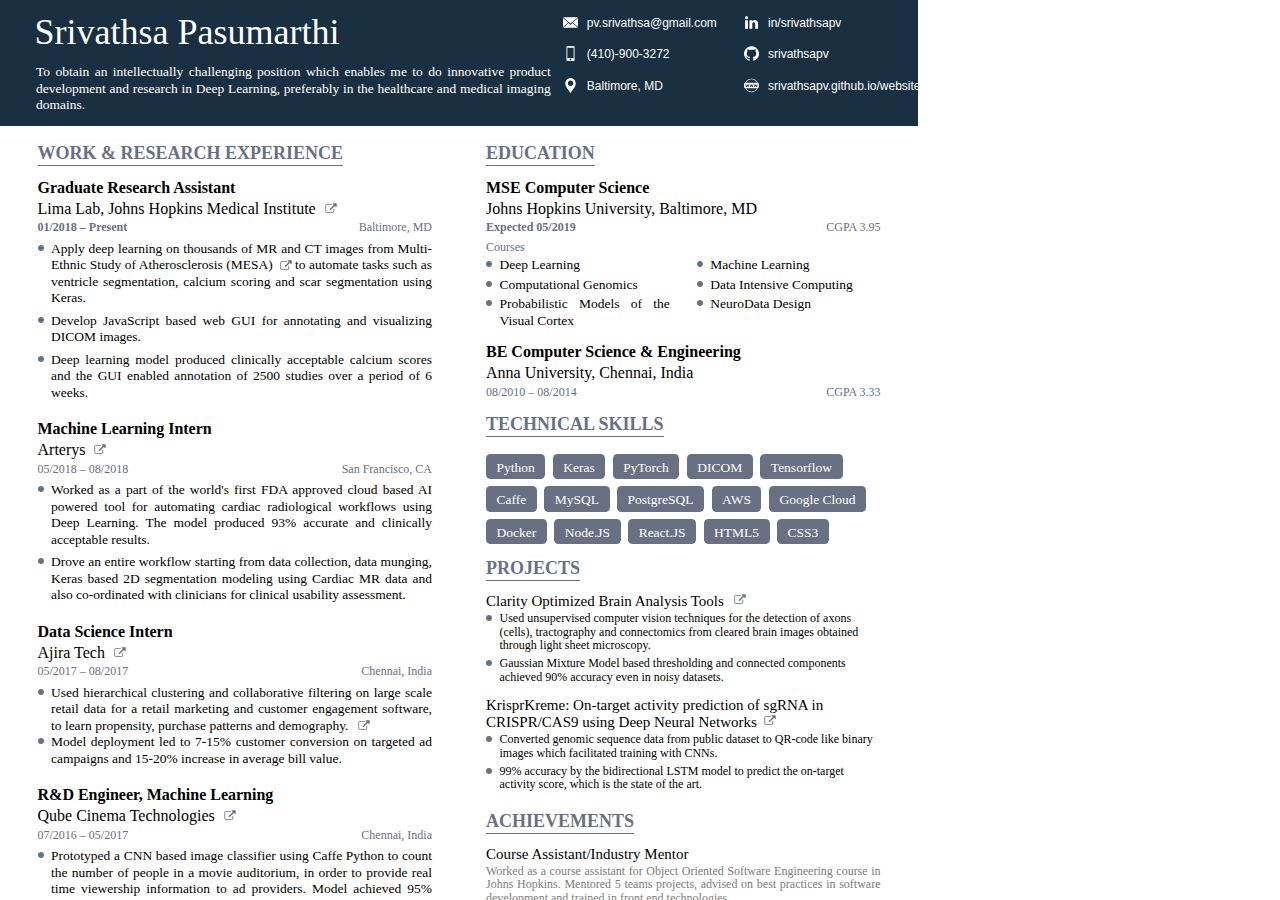
==== commit 32e5f5a8: "Add website and other minor changes" ====
--- a/resume.html
+++ b/resume.html
@@ -40,16 +40,11 @@
                style="border: 0px solid #193042">
             <div class="q1ir_q-sides q1im_q-box">
               <div class="x-t-b q1so_q-side-top" q1nr_q-show="false" q1nr_q-style="round">
-                <div class="q1so_q-header xslot1" style="width: 75%!important; padding-left: 36px!important; padding-right: 0px!important">
+                <div class="q1so_q-header xslot1" style="width: 60%!important; padding-left: 36px!important; padding-right: 0px!important">
                   <div class="q1so_q-header-inner">
                     <div class="q1so_q-specific-sub-header q1rf_q-sizing q1do_q-after">
                       <div id="q1so_q-name-container">
                         <div id="q1ln_q-full-name" class="q1qi_q-size-a q1qi_q-b ">Srivathsa Pasumarthi</div>
-                        <div id="q1qe_q-title" style="margin-top: -6px">
-                          <div id="title" class="q1fb_q q1ii_q-basic q1fb_q-simple" data-q1by_q="e30df9b0-e4a9-11e8-a4ec-fbd7fd8b9554">
-                            <div class="q1qi_q-size-c q1qi_q-b q1ln_q q1ln_q-mandatory x-t-a-color " data-q1ln_q="title-desc">Teaching machines to understand the world better</div>
-                          </div>
-                        </div>
                       </div>
                       <div id="q1qe_q-summary">
                         <div id="summary" class="q1fb_q q1ii_q-basic q1fb_q-simple" data-q1by_q="af2d04a0-e4a5-11e8-abeb-2f8fa3565175">
@@ -65,73 +60,92 @@
                 <div id="q1qe_q-contact" class="xslot2 q1qe_q-0">
                   <div id="contact" class="q1fb_q q1fb_q-simple" q1hu_q-groups="false">
                     <div class="q1sj_q-group">
-                      <div class="q1so_q-contact" data-q1ln_q-name="email">
-                        <a href="mailto:pv.srivathsa@gmail.com" class="q1ln_q-contact  q1qi_q-size-e q1qi_q-b">
-                          <div class="q1ox_q-contact">
-                            <svg version="1.1" xmlns="http://www.w3.org/2000/svg" xmlns:xlink="http://www.w3.org/1999/xlink" x="0px" y="0px" viewBox="0 0 32 32" style="enable-background:new 0 0 32 32;" xml:space="preserve">
-                              <g>
-                                <path class="x-4d469c10-e4a5-11e8-9f25-45c66818f83a-q1ox_q-svg-contact" d="M16,20.57143l-3.95886-3.46514L0.72229,26.80914c0.41143,0.38171,0.96686,0.61943,1.57943,0.61943h27.39657c0.61029,0,1.16343-0.23771,1.57257-0.61943l-11.312-9.70286L16,20.57143z"></path>
-                                <path class="x-4d469c10-e4a5-11e8-9f25-45c66818f83a-q1ox_q-svg-contact" d="M31.27771,5.19086c-0.41143-0.384-0.96457-0.61943-1.57943-0.61943H2.30171c-0.61029,0-1.16343,0.23771-1.57486,0.624L16,18.28572L31.27771,5.19086z"></path>
-                                <polygon class="x-4d469c10-e4a5-11e8-9f25-45c66818f83a-q1ox_q-svg-contact" points="0,6.57829 0,25.568 11.04686,16.18057 "></polygon>
-                                <polygon class="x-4d469c10-e4a5-11e8-9f25-45c66818f83a-q1ox_q-svg-contact" points="20.95314,16.18057 32,25.568 32,6.57143 "></polygon>
-                              </g>
-                            </svg>
-                          </div>
-                          <span class="contact-content">pv.srivathsa@gmail.com</span>
-                        </a>
-                      </div>
-                      <div class="q1so_q-contact" data-q1ln_q-name="phone">
-                        <a class="q1ln_q-contact  q1qi_q-size-e q1qi_q-b">
-                          <div class="q1ox_q-contact">
-                            <svg version="1.1" xmlns="http://www.w3.org/2000/svg" xmlns:xlink="http://www.w3.org/1999/xlink" x="0px" y="0px" viewBox="0 0 32 32" style="enable-background:new 0 0 32 32;" xml:space="preserve">
-                              <g>
-                                <path class="x-4d469c10-e4a5-11e8-9f25-45c66818f83a-q1ox_q-svg-contact" d="M8.83919,32h14.32161c0.78444,0,1.42036-0.63592,1.42036-1.4203V1.42036C24.58117,0.63592,23.94524,0,23.16081,0H8.83919C8.05476,0,7.41884,0.63592,7.41884,1.42036V30.5797C7.41884,31.36408,8.05476,32,8.83919,32z M16.00985,30.92491c-1.09912,0-1.99016-0.89103-1.99016-1.99015c0-1.09912,0.89103-1.99007,1.99016-1.99007S18,27.83563,18,28.93475C18,30.03387,17.10897,30.92491,16.00985,30.92491z M9.32213,3.69039h13.35574v22.1458H9.32213V3.69039z"></path>
-                              </g>
-                            </svg>
-                          </div>
-                          <span class="contact-content">(410)-900-3272</span>
-                        </a>
-                      </div>
-                    </div>
-                    <div class="q1sj_q-group">
-                      <div class="q1so_q-contact" data-q1ln_q-name="address_mask">
-                        <a class="q1ln_q-contact  q1qi_q-size-e q1qi_q-b">
-                          <div class="q1ox_q-contact">
-                            <svg version="1.1" xmlns="http://www.w3.org/2000/svg" xmlns:xlink="http://www.w3.org/1999/xlink" x="0px" y="0px" viewBox="0 0 32 32" style="enable-background:new 0 0 32 32;" xml:space="preserve">
-                              <g>
-                                <path class="x-4d469c10-e4a5-11e8-9f25-45c66818f83a-q1ox_q-svg-contact" d="M23.92559,3.28257C21.8089,1.16588,18.99442,0,16.00113,0c-2.99388,0-5.80777,1.16588-7.92446,3.28257C4.15944,7.19924,3.67263,14.56851,7.0224,19.03333L16.00113,32l8.96529-12.94855C28.32964,14.56851,27.84283,7.19924,23.92559,3.28257z M16.17631,17.00331c-3.23471,0-5.85696-2.62226-5.85696-5.85697s2.62224-5.85696,5.85696-5.85696s5.85695,2.62224,5.85695,5.85696S19.41102,17.00331,16.17631,17.00331z"></path>
-                              </g>
-                            </svg>
-                          </div>
-                          <span class="contact-content">Baltimore, MD</span>
-                        </a>
-                      </div>
-                      <div class="q1so_q-contact" data-q1ln_q-name="linkedin">
-                        <a href="https://linkedin.com/in/srivathsapv" class="q1ln_q-contact  q1qi_q-size-e q1qi_q-b">
-                          <div class="q1ox_q-contact">
-                            <svg version="1.1" xmlns="http://www.w3.org/2000/svg" xmlns:xlink="http://www.w3.org/1999/xlink" x="0px" y="0px" viewBox="0 0 32 32" style="enable-background:new 0 0 32 32;" xml:space="preserve">
-                              <g>
-                                <rect x="2.35651" y="11.32468" class="x-4d469c10-e4a5-11e8-9f25-45c66818f83a-q1ox_q-svg-contact" width="6.00109" height="18.05317"></rect>
-                                <path class="x-4d469c10-e4a5-11e8-9f25-45c66818f83a-q1ox_q-svg-contact" d="M5.39704,2.62215C3.3433,2.62215,2,3.96927,2,5.74069c0,1.73286,1.30442,3.12087,3.31733,3.12087h0.04012c2.09352,0,3.39548-1.38775,3.39548-3.12087C8.71347,3.96927,7.45097,2.62215,5.39704,2.62215z"></path>
-                                <path class="x-4d469c10-e4a5-11e8-9f25-45c66818f83a-q1ox_q-svg-contact" d="M23.08936,10.90059c-3.188,0-4.6123,1.7547-5.40982,2.98305v0.05832h-0.03946c0.01147-0.01853,0.02728-0.0392,0.03946-0.05832v-2.55896h-6.00278c0.08087,1.69483,0,18.05317,0,18.05317h6.00336V19.29579c0-0.54015,0.04076-1.07731,0.19906-1.46318c0.43414-1.07952,1.42099-2.19545,3.07921-2.19545c2.17231,0,3.04033,1.65588,3.04033,4.0822v9.65848H30V19.02604C30,13.4808,27.03905,10.90052,23.08936,10.90059z"></path>
-                              </g>
-                            </svg>
-                          </div>
-                          <span class="contact-content">in/srivathsapv</span>
-                        </a>
-                      </div>
-                      <div class="q1so_q-contact" data-q1ln_q-name="github">
-                          <a href="https://github.com/srivathsapv" class="q1ln_q-contact  q1qi_q-size-e q1qi_q-b">
+                      <div class="xslot1">
+                          <div class="q1so_q-contact" data-q1ln_q-name="email">
+                            <a href="mailto:pv.srivathsa@gmail.com" class="q1ln_q-contact  q1qi_q-size-e q1qi_q-b" target="_blank">
                               <div class="q1ox_q-contact">
-                                  <svg version="1.1" xmlns="http://www.w3.org/2000/svg" xmlns:xlink="http://www.w3.org/1999/xlink" x="0px" y="0px" viewBox="0 0 32 32" style="enable-background:new 0 0 32 32;" xml:space="preserve">
+                                <svg version="1.1" xmlns="http://www.w3.org/2000/svg" xmlns:xlink="http://www.w3.org/1999/xlink" x="0px" y="0px" viewBox="0 0 32 32" style="enable-background:new 0 0 32 32;" xml:space="preserve">
+                                  <g>
+                                    <path class="x-4d469c10-e4a5-11e8-9f25-45c66818f83a-q1ox_q-svg-contact" d="M16,20.57143l-3.95886-3.46514L0.72229,26.80914c0.41143,0.38171,0.96686,0.61943,1.57943,0.61943h27.39657c0.61029,0,1.16343-0.23771,1.57257-0.61943l-11.312-9.70286L16,20.57143z"></path>
+                                    <path class="x-4d469c10-e4a5-11e8-9f25-45c66818f83a-q1ox_q-svg-contact" d="M31.27771,5.19086c-0.41143-0.384-0.96457-0.61943-1.57943-0.61943H2.30171c-0.61029,0-1.16343,0.23771-1.57486,0.624L16,18.28572L31.27771,5.19086z"></path>
+                                    <polygon class="x-4d469c10-e4a5-11e8-9f25-45c66818f83a-q1ox_q-svg-contact" points="0,6.57829 0,25.568 11.04686,16.18057 "></polygon>
+                                    <polygon class="x-4d469c10-e4a5-11e8-9f25-45c66818f83a-q1ox_q-svg-contact" points="20.95314,16.18057 32,25.568 32,6.57143 "></polygon>
+                                  </g>
+                                </svg>
+                              </div>
+                              <span class="contact-content">pv.srivathsa@gmail.com</span>
+                            </a>
+                          </div>
+                          <div class="q1so_q-contact" data-q1ln_q-name="phone">
+                            <a class="q1ln_q-contact  q1qi_q-size-e q1qi_q-b" target="_blank">
+                              <div class="q1ox_q-contact">
+                                <svg version="1.1" xmlns="http://www.w3.org/2000/svg" xmlns:xlink="http://www.w3.org/1999/xlink" x="0px" y="0px" viewBox="0 0 32 32" style="enable-background:new 0 0 32 32;" xml:space="preserve">
+                                  <g>
+                                    <path class="x-4d469c10-e4a5-11e8-9f25-45c66818f83a-q1ox_q-svg-contact" d="M8.83919,32h14.32161c0.78444,0,1.42036-0.63592,1.42036-1.4203V1.42036C24.58117,0.63592,23.94524,0,23.16081,0H8.83919C8.05476,0,7.41884,0.63592,7.41884,1.42036V30.5797C7.41884,31.36408,8.05476,32,8.83919,32z M16.00985,30.92491c-1.09912,0-1.99016-0.89103-1.99016-1.99015c0-1.09912,0.89103-1.99007,1.99016-1.99007S18,27.83563,18,28.93475C18,30.03387,17.10897,30.92491,16.00985,30.92491z M9.32213,3.69039h13.35574v22.1458H9.32213V3.69039z"></path>
+                                  </g>
+                                </svg>
+                              </div>
+                              <span class="contact-content">(410)-900-3272</span>
+                            </a>
+                          </div>
+
+                            <div class="q1sj_q-group">
+                              <div class="q1so_q-contact" data-q1ln_q-name="address_mask">
+                                <a class="q1ln_q-contact  q1qi_q-size-e q1qi_q-b" target="_blank">
+                                  <div class="q1ox_q-contact">
+                                    <svg version="1.1" xmlns="http://www.w3.org/2000/svg" xmlns:xlink="http://www.w3.org/1999/xlink" x="0px" y="0px" viewBox="0 0 32 32" style="enable-background:new 0 0 32 32;" xml:space="preserve">
                                       <g>
-                                          <path class="x-4d469c10-e4a5-11e8-9f25-45c66818f83a-q1ox_q-svg-contact" d="M24.03099,2.53722c-2.45157-1.43069-5.12804-2.14586-8.03113-2.14586c-2.90273,0-5.58006,0.71538-8.03113,2.14586C5.5173,3.96777,3.57656,5.90865,2.14579,8.36008C0.71524,10.81151,0,13.48841,0,16.39078c0,3.48647,1.01714,6.62157,3.05199,9.40611c2.03471,2.78475,4.66315,4.71175,7.88525,5.78109c0.37502,0.0696,0.65269,0.02063,0.83322-0.14567c0.18061-0.16652,0.27077-0.37502,0.27077-0.62472c0-0.0417-0.00359-0.4165-0.0105-1.12498c-0.00719-0.70848-0.0105-1.32652-0.0105-1.85382l-0.4792,0.0829c-0.30549,0.05594-0.69094,0.07966-1.15626,0.0729c-0.46511-0.00647-0.9479-0.05522-1.44788-0.14581c-0.50012-0.08987-0.9653-0.29816-1.39582-0.62458c-0.43038-0.32634-0.73595-0.75363-0.91648-1.281l-0.20836-0.47941c-0.13883-0.31915-0.35748-0.67376-0.65614-1.06236c-0.29866-0.38897-0.60063-0.65269-0.9062-0.79152l-0.14588-0.10447c-0.09713-0.06938-0.18737-0.15307-0.27077-0.25021c-0.08333-0.09713-0.14574-0.19427-0.18737-0.29162c-0.04177-0.09742-0.00719-0.1773,0.10411-0.24c0.1113-0.06269,0.3124-0.09311,0.60416-0.09311l0.4165,0.06219c0.27781,0.05572,0.62141,0.22202,1.0313,0.49991c0.40967,0.27774,0.74637,0.63881,1.01031,1.083c0.31959,0.56965,0.70467,1.00362,1.15626,1.30229c0.45123,0.29866,0.9062,0.44778,1.36448,0.44778c0.45821,0,0.854-0.03473,1.18746-0.10389c0.3331-0.06945,0.64564-0.17385,0.9374-0.31261c0.12503-0.93093,0.46532-1.6461,1.02073-2.14601c-0.7916-0.08319-1.50324-0.2085-2.13537-0.37509c-0.63177-0.1668-1.2846-0.4375-1.95814-0.81288c-0.67383-0.3748-1.23283-0.84027-1.67716-1.39561c-0.4444-0.55556-0.80907-1.28496-1.09357-2.18749c-0.28464-0.90289-0.427-1.94448-0.427-3.12497c0-1.68083,0.54872-3.11116,1.64589-4.2918c-0.51393-1.26368-0.46547-2.68028,0.14574-4.24967c0.40277-0.12517,1.0001-0.03128,1.79169,0.28112c0.79167,0.31254,1.37138,0.58029,1.73957,0.80224c0.36819,0.22188,0.66319,0.40996,0.88549,0.56246c1.29186-0.361,2.62506-0.54153,3.99996-0.54153s2.70839,0.18054,4.00032,0.54153l0.79167-0.49976c0.54132-0.33346,1.18064-0.6391,1.91629-0.91684c0.73609-0.27767,1.29898-0.35417,1.68809-0.22899c0.62472,1.56946,0.68037,2.98599,0.1663,4.24967c1.09709,1.18063,1.64603,2.61133,1.64603,4.2918c0,1.18049-0.14286,2.22531-0.42707,3.13518c-0.28457,0.91001-0.6524,1.63862-1.10363,2.18749c-0.45173,0.5488-1.01434,1.01067-1.6878,1.3854c-0.67368,0.37509-1.32673,0.64579-1.9585,0.81259c-0.63205,0.1668-1.3437,0.29219-2.13529,0.37552c0.72193,0.62472,1.083,1.61087,1.083,2.95802v4.3954c0,0.2497,0.08685,0.4582,0.26063,0.62479c0.17363,0.1663,0.44778,0.21526,0.8228,0.14559c3.22253-1.06926,5.85097-2.99627,7.88561-5.78102C30.9825,23.01171,32,19.87667,32,16.3902c-0.00072-2.90201-0.71639-5.5787-2.14629-8.03012C28.42294,5.90865,26.4822,3.96784,24.03099,2.53722z"></path>
+                                        <path class="x-4d469c10-e4a5-11e8-9f25-45c66818f83a-q1ox_q-svg-contact" d="M23.92559,3.28257C21.8089,1.16588,18.99442,0,16.00113,0c-2.99388,0-5.80777,1.16588-7.92446,3.28257C4.15944,7.19924,3.67263,14.56851,7.0224,19.03333L16.00113,32l8.96529-12.94855C28.32964,14.56851,27.84283,7.19924,23.92559,3.28257z M16.17631,17.00331c-3.23471,0-5.85696-2.62226-5.85696-5.85697s2.62224-5.85696,5.85696-5.85696s5.85695,2.62224,5.85695,5.85696S19.41102,17.00331,16.17631,17.00331z"></path>
                                       </g>
-                                  </svg>
-                              </div>
-                          <span class="contact-content">srivathsapv</span>
-                      </a>
-                   </div>
+                                    </svg>
+                                  </div>
+                                  <span class="contact-content">Baltimore, MD</span>
+                                </a>
+                              </div>
+                          </div>
+                      </div>
+                      <div class="xslot2">
+                          <div class="q1so_q-contact" data-q1ln_q-name="linkedin">
+                            <a href="https://linkedin.com/in/srivathsapv" class="q1ln_q-contact  q1qi_q-size-e q1qi_q-b" target="_blank">
+                              <div class="q1ox_q-contact">
+                                <svg version="1.1" xmlns="http://www.w3.org/2000/svg" xmlns:xlink="http://www.w3.org/1999/xlink" x="0px" y="0px" viewBox="0 0 32 32" style="enable-background:new 0 0 32 32;" xml:space="preserve">
+                                  <g>
+                                    <rect x="2.35651" y="11.32468" class="x-4d469c10-e4a5-11e8-9f25-45c66818f83a-q1ox_q-svg-contact" width="6.00109" height="18.05317"></rect>
+                                    <path class="x-4d469c10-e4a5-11e8-9f25-45c66818f83a-q1ox_q-svg-contact" d="M5.39704,2.62215C3.3433,2.62215,2,3.96927,2,5.74069c0,1.73286,1.30442,3.12087,3.31733,3.12087h0.04012c2.09352,0,3.39548-1.38775,3.39548-3.12087C8.71347,3.96927,7.45097,2.62215,5.39704,2.62215z"></path>
+                                    <path class="x-4d469c10-e4a5-11e8-9f25-45c66818f83a-q1ox_q-svg-contact" d="M23.08936,10.90059c-3.188,0-4.6123,1.7547-5.40982,2.98305v0.05832h-0.03946c0.01147-0.01853,0.02728-0.0392,0.03946-0.05832v-2.55896h-6.00278c0.08087,1.69483,0,18.05317,0,18.05317h6.00336V19.29579c0-0.54015,0.04076-1.07731,0.19906-1.46318c0.43414-1.07952,1.42099-2.19545,3.07921-2.19545c2.17231,0,3.04033,1.65588,3.04033,4.0822v9.65848H30V19.02604C30,13.4808,27.03905,10.90052,23.08936,10.90059z"></path>
+                                  </g>
+                                </svg>
+                              </div>
+                              <span class="contact-content">in/srivathsapv</span>
+                            </a>
+                          </div>
+                          <div class="q1so_q-contact" data-q1ln_q-name="github">
+                              <a href="https://github.com/srivathsapv" class="q1ln_q-contact  q1qi_q-size-e q1qi_q-b" target="_blank">
+                                  <div class="q1ox_q-contact">
+                                      <svg version="1.1" xmlns="http://www.w3.org/2000/svg" xmlns:xlink="http://www.w3.org/1999/xlink" x="0px" y="0px" viewBox="0 0 32 32" style="enable-background:new 0 0 32 32;" xml:space="preserve">
+                                          <g>
+                                              <path class="x-4d469c10-e4a5-11e8-9f25-45c66818f83a-q1ox_q-svg-contact" d="M24.03099,2.53722c-2.45157-1.43069-5.12804-2.14586-8.03113-2.14586c-2.90273,0-5.58006,0.71538-8.03113,2.14586C5.5173,3.96777,3.57656,5.90865,2.14579,8.36008C0.71524,10.81151,0,13.48841,0,16.39078c0,3.48647,1.01714,6.62157,3.05199,9.40611c2.03471,2.78475,4.66315,4.71175,7.88525,5.78109c0.37502,0.0696,0.65269,0.02063,0.83322-0.14567c0.18061-0.16652,0.27077-0.37502,0.27077-0.62472c0-0.0417-0.00359-0.4165-0.0105-1.12498c-0.00719-0.70848-0.0105-1.32652-0.0105-1.85382l-0.4792,0.0829c-0.30549,0.05594-0.69094,0.07966-1.15626,0.0729c-0.46511-0.00647-0.9479-0.05522-1.44788-0.14581c-0.50012-0.08987-0.9653-0.29816-1.39582-0.62458c-0.43038-0.32634-0.73595-0.75363-0.91648-1.281l-0.20836-0.47941c-0.13883-0.31915-0.35748-0.67376-0.65614-1.06236c-0.29866-0.38897-0.60063-0.65269-0.9062-0.79152l-0.14588-0.10447c-0.09713-0.06938-0.18737-0.15307-0.27077-0.25021c-0.08333-0.09713-0.14574-0.19427-0.18737-0.29162c-0.04177-0.09742-0.00719-0.1773,0.10411-0.24c0.1113-0.06269,0.3124-0.09311,0.60416-0.09311l0.4165,0.06219c0.27781,0.05572,0.62141,0.22202,1.0313,0.49991c0.40967,0.27774,0.74637,0.63881,1.01031,1.083c0.31959,0.56965,0.70467,1.00362,1.15626,1.30229c0.45123,0.29866,0.9062,0.44778,1.36448,0.44778c0.45821,0,0.854-0.03473,1.18746-0.10389c0.3331-0.06945,0.64564-0.17385,0.9374-0.31261c0.12503-0.93093,0.46532-1.6461,1.02073-2.14601c-0.7916-0.08319-1.50324-0.2085-2.13537-0.37509c-0.63177-0.1668-1.2846-0.4375-1.95814-0.81288c-0.67383-0.3748-1.23283-0.84027-1.67716-1.39561c-0.4444-0.55556-0.80907-1.28496-1.09357-2.18749c-0.28464-0.90289-0.427-1.94448-0.427-3.12497c0-1.68083,0.54872-3.11116,1.64589-4.2918c-0.51393-1.26368-0.46547-2.68028,0.14574-4.24967c0.40277-0.12517,1.0001-0.03128,1.79169,0.28112c0.79167,0.31254,1.37138,0.58029,1.73957,0.80224c0.36819,0.22188,0.66319,0.40996,0.88549,0.56246c1.29186-0.361,2.62506-0.54153,3.99996-0.54153s2.70839,0.18054,4.00032,0.54153l0.79167-0.49976c0.54132-0.33346,1.18064-0.6391,1.91629-0.91684c0.73609-0.27767,1.29898-0.35417,1.68809-0.22899c0.62472,1.56946,0.68037,2.98599,0.1663,4.24967c1.09709,1.18063,1.64603,2.61133,1.64603,4.2918c0,1.18049-0.14286,2.22531-0.42707,3.13518c-0.28457,0.91001-0.6524,1.63862-1.10363,2.18749c-0.45173,0.5488-1.01434,1.01067-1.6878,1.3854c-0.67368,0.37509-1.32673,0.64579-1.9585,0.81259c-0.63205,0.1668-1.3437,0.29219-2.13529,0.37552c0.72193,0.62472,1.083,1.61087,1.083,2.95802v4.3954c0,0.2497,0.08685,0.4582,0.26063,0.62479c0.17363,0.1663,0.44778,0.21526,0.8228,0.14559c3.22253-1.06926,5.85097-2.99627,7.88561-5.78102C30.9825,23.01171,32,19.87667,32,16.3902c-0.00072-2.90201-0.71639-5.5787-2.14629-8.03012C28.42294,5.90865,26.4822,3.96784,24.03099,2.53722z"></path>
+                                          </g>
+                                      </svg>
+                                  </div>
+                              <span class="contact-content">srivathsapv</span>
+                          </a>
+                       </div>
+                       <div class="q1so_q-contact" data-q1ln_q-name="github">
+                           <a href="https://srivathsapv.github.io/website/" class="q1ln_q-contact  q1qi_q-size-e q1qi_q-b" target="_blank">
+                               <div class="q1ox_q-contact">
+                                   <svg version="1.1" xmlns="http://www.w3.org/2000/svg" xmlns:xlink="http://www.w3.org/1999/xlink" x="0px" y="0px" viewBox="0 0 32 32" xml:space="preserve"
+                                        style="fill: white">
+                                       <g>
+                                          <path class="x-4d469c10-e4a5-11e8-9f25-45c66818f83a-q1qa_q-svg-contact" d="M2.93379,21.91955c2.32448,5.12806,7.41393,8.422,13.06621,8.422c5.65273,0,10.74212-3.29369,13.06628-8.42207C30.71973,21.69937,32,20.28069,32,18.56799V17.9827v-4.07135v-0.47949c0-1.71309-1.28086-3.13203-2.93483-3.35169c-2.28216-5.02754-7.30299-8.32819-12.82812-8.41973C10.50573,1.56545,5.29753,4.86649,2.93327,10.08036C1.28001,10.30067,0,11.71929,0,13.43186v5.13613C0,20.28075,1.28027,21.69944,2.93379,21.91955z M16,29.12099c-4.97227,0-9.46849-2.78594-11.69766-7.17077h23.39531C25.46869,26.33505,20.97266,29.12099,16,29.12099z M11.69674,13.65894h1.52331l1.03158,3.19329l1.03171-3.19329h1.42441l1.03164,3.19329l1.03164-3.19329h1.53281l-1.79811,5.286h-1.53281l-0.97259-2.87891l-0.98288,2.87891h-1.52266L11.69674,13.65894z M29.16602,13.65894l-1.79805,5.286h-1.53281l-0.97259-2.87891l-0.98288,2.87891h-1.52266l-1.79805-5.286h1.52331l1.03157,3.19329l1.03171-3.19329h1.42435l1.03171,3.19329l1.03164-3.19329H29.16602z M16.2168,2.88088c4.85645,0.08047,9.28769,2.87064,11.47995,7.16875H4.30176C6.56973,5.5898,11.17181,2.79729,16.2168,2.88088z M4.35781,13.65894l1.03164,3.19329l1.03164-3.19329h1.42441l1.03164,3.19329l1.03164-3.19329h1.53281l-1.79805,5.286H8.11068l-0.97259-2.87891l-0.98288,2.87891H4.63255l-1.79805-5.286H4.35781z"></path>
+                                       </g>
+                                    </svg>
+                               </div>
+                           <span class="contact-content">srivathsapv.github.io/website</span>
+                       </a>
+                    </div>
+
+                    </div>
                     </div>
                   </div>
                 </div>
@@ -728,6 +742,16 @@
                           <div class="q1oo_q-holder "></div>
                         </div>
                       </div>
+                      <div id="skills-14" class="q1sj_q" data-q1by_q="e29c0560-e4a6-11e8-abeb-2f8fa3565175" q1sj_q-index="9">
+                        <div class="q1so_q-el-content">
+                          <div class="q1so_q-el-header x-t-a">
+                            <div class="q1do_q-after q1im_q-box">
+                              <div class="q1ln_q-el q1qi_q-size-e q1qi_q-b q1ln_q-mandatory " data-q1ln_q="skills-x_vs-abl">Docker</div>
+                            </div>
+                          </div>
+                          <div class="q1oo_q-holder "></div>
+                        </div>
+                      </div>
                       <div id="skills-10" class="q1sj_q" data-q1by_q="ee7c7cc0-e4a6-11e8-abeb-2f8fa3565175" q1sj_q-index="10">
                         <div class="q1so_q-el-content">
                           <div class="q1so_q-el-header x-t-a">
@@ -786,7 +810,7 @@
                                <div class="q1so_q-el-header q1ir_q-el-name-period">
                                   <div class="q1ln_q-el q1ln_q-el-name-period q1qi_q-size-d q1qi_q-b q1ln_q-mandatory" data-q1ln_q="projects-x_vs-name_period">
                                      Clarity Optimized Brain Analysis Tools&nbsp;&nbsp;&nbsp;&nbsp;&nbsp;
-                                     <a class="qzg_q q1mb_q-doc-prqyg_q" q1so_q-href="https://github.com/neurodata-cobalt/bloby" target="_blank">
+                                     <a class="qzg_q q1mb_q-doc-prqyg_q" href="https://github.com/neurodata-cobalt/bloby" target="_blank">
                                         <svg version="1.1" xmlns="http://www.w3.org/2000/svg" xmlns:xlink="http://www.w3.org/1999/xlink" x="0px" y="0px" viewBox="0 0 150 150" style="enable-background:new 0 0 150 150;" xml:space="preserve">
                                            <g>
                                               <g>
@@ -840,7 +864,7 @@
                                <div class="q1so_q-el-header q1ir_q-el-name-period">
                                   <div class="q1ln_q-el q1ln_q-el-name-period q1qi_q-size-d q1qi_q-b q1ln_q-mandatory" data-q1ln_q="projects-x_vs-name_period">
                                      KrisprKreme: On-target activity prediction of sgRNA in CRISPR/CAS9 using Deep Neural Networks &nbsp;&nbsp;&nbsp;
-                                     <a class="qzg_q q1mb_q-doc-prqyg_q" q1so_q-href="https://drive.google.com/file/d/1uZlFs3QsYXthXcz-oSOi-Me45cAecuuo/view" target="_blank">
+                                     <a class="qzg_q q1mb_q-doc-prqyg_q" href="https://drive.google.com/file/d/1uZlFs3QsYXthXcz-oSOi-Me45cAecuuo/view" target="_blank">
                                         <svg version="1.1" xmlns="http://www.w3.org/2000/svg" xmlns:xlink="http://www.w3.org/1999/xlink" x="0px" y="0px" viewBox="0 0 150 150" style="enable-background:new 0 0 150 150;" xml:space="preserve">
                                            <g>
                                               <g>
--- a/nfiles/main-style.css
+++ b/nfiles/main-style.css
@@ -869,8 +869,8 @@
 }
 
 #q1qe_q-contact {
-    width: 25%!important;
-    padding-left: 24px;
+    width: 40%!important;
+    padding-left: 12px;
     margin-top: -24px;
     padding-top: 24px;
     padding-bottom: 8px;
--- a/nfiles/f0c96270-ca59-11e8-bba8-01f5e9c8d190-yna.min.css
+++ b/nfiles/f0c96270-ca59-11e8-bba8-01f5e9c8d190-yna.min.css
@@ -10536,7 +10536,7 @@
     line-height:16.5px!important
 }
 .q1oc_q-wrapper[data-q1qm_q=q1rg_q] .q1qi_q-size-a{
-    font-size:28px!important;
+    font-size:36px!important;
     min-height:34.5px;
     line-height:32px!important;
     position:relative;
@@ -16291,7 +16291,7 @@
 }
 .q1oc_q .q1so_q-contact{
     position:relative;
-    margin-bottom: 4px;
+    margin-bottom: 14px;
 }
 .q1oc_q .q1so_q-contact .q1ox_q-contact{
     position:absolute;
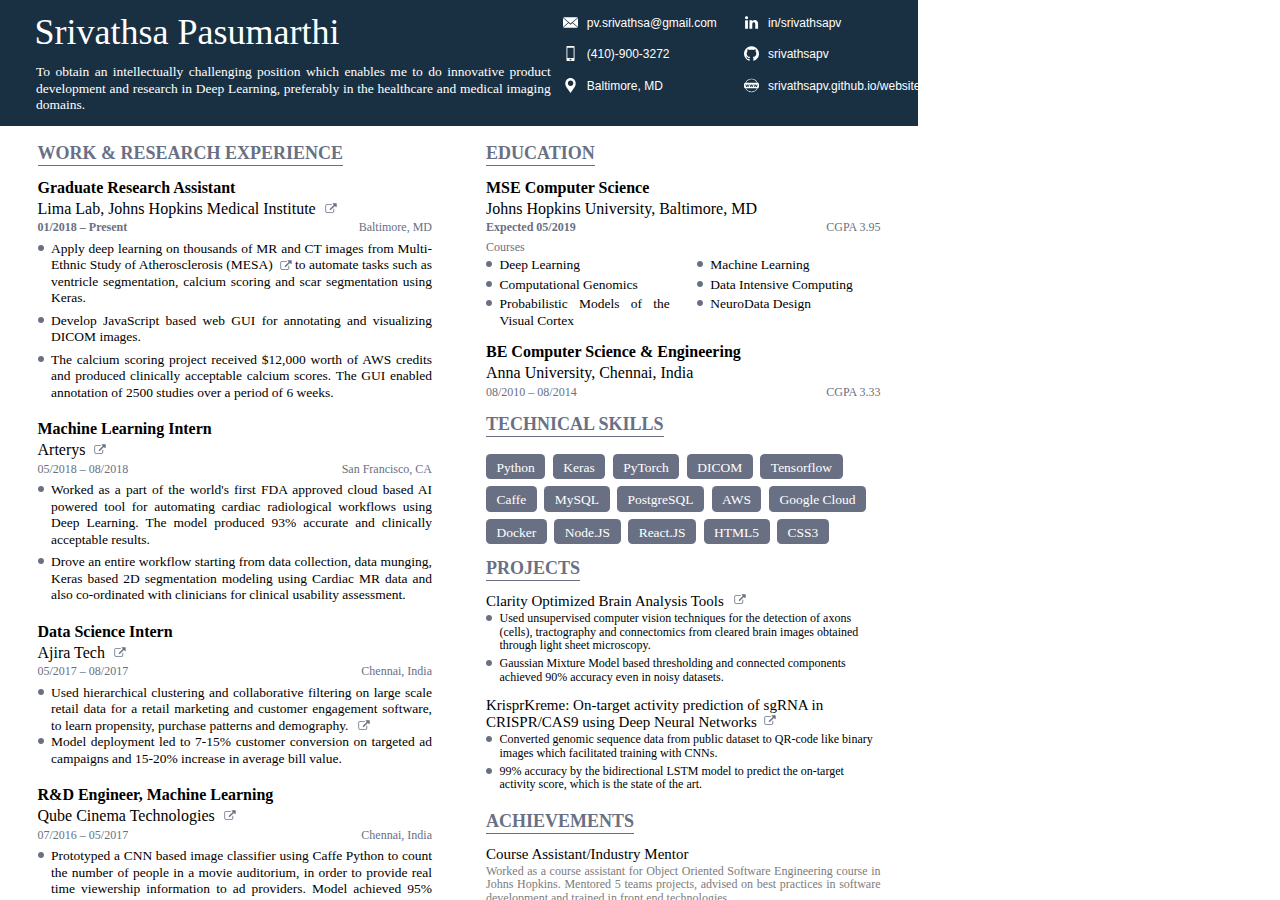
==== commit 322af48d: "Add AWS credits" ====
--- a/resume.html
+++ b/resume.html
@@ -241,7 +241,8 @@
                                   </div>
                                   <div class="q1so_q-el-sub-content">
                                     <div class="q1ln_q-el q1qi_q-size-e" data-q1ln_q="work-x_vs-list-x_vs">
-                                        Deep learning model produced clinically acceptable calcium scores and the GUI enabled annotation of 2500
+                                        The calcium scoring project received $12,000 worth of AWS credits and
+                                        produced clinically acceptable calcium scores. The GUI enabled annotation of 2500
                                         studies over a period of 6 weeks.
                                     </div>
                                   </div>
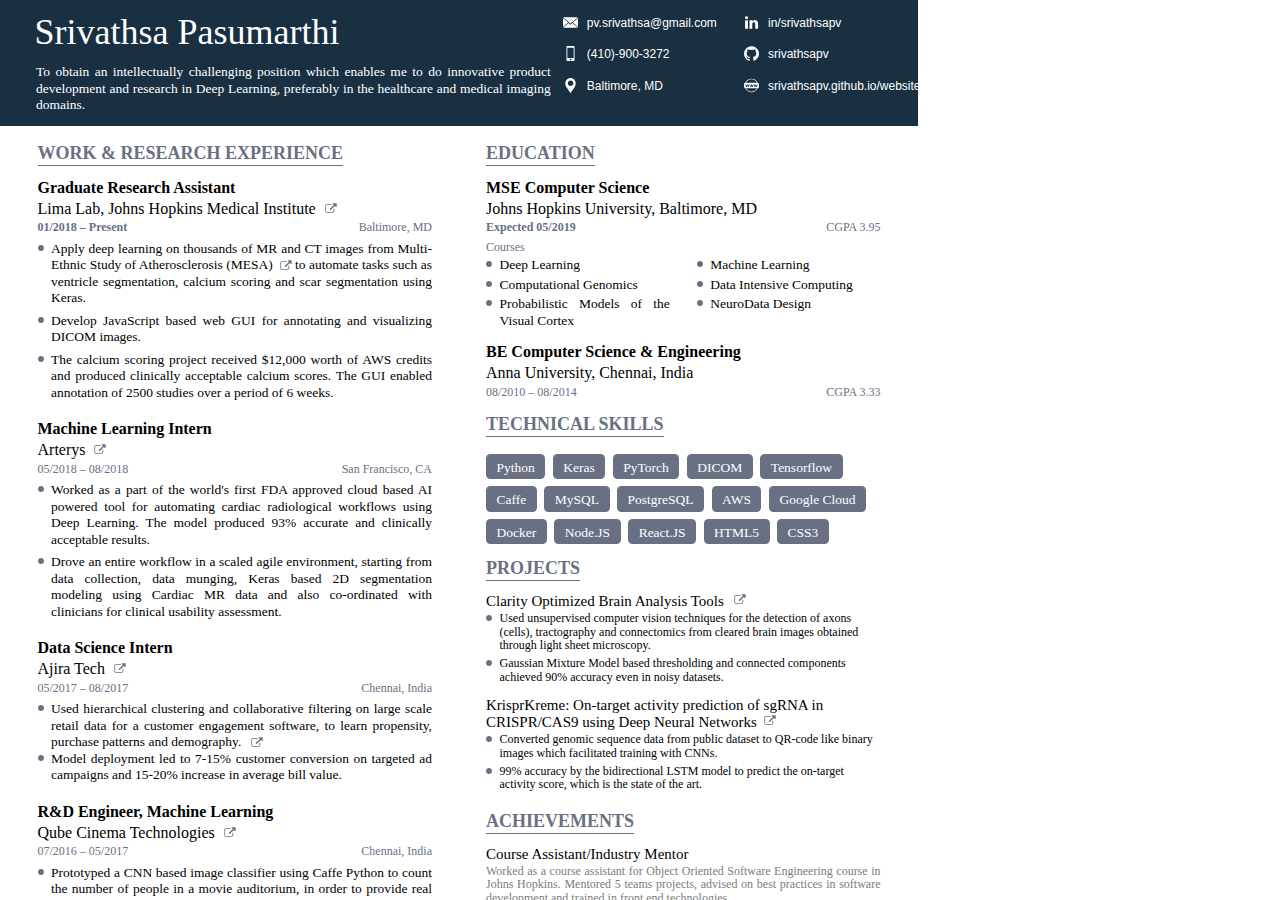
==== commit a0527968: "Add SAFE and agile" ====
--- a/resume.html
+++ b/resume.html
@@ -306,8 +306,9 @@
                                   </div>
                                   <div class="q1so_q-el-sub-content">
                                     <div class="q1ln_q-el q1qi_q-size-e" data-q1ln_q="work-x_vs-list-x_vs">
-                                        Drove an entire workflow starting from data collection, data munging, Keras based 2D segmentation modeling using
-                                        Cardiac MR data and also co-ordinated with clinicians for clinical usability assessment.
+                                        Drove an entire workflow in a scaled agile environment, starting from data collection, data munging,
+                                        Keras based 2D segmentation modeling using Cardiac MR data and also co-ordinated with clinicians
+                                        for clinical usability assessment.
                                     </div>
                                   </div>
                                 </div>
@@ -356,7 +357,7 @@
                                   <div class="q1so_q-el-sub-content">
                                     <div class="q1ln_q-el q1qi_q-size-e" data-q1ln_q="work-x_vs-list-x_vs">
                                       Used hierarchical clustering and collaborative filtering on large scale retail data
-                                      for a retail marketing and customer engagement software, to learn propensity, purchase patterns and
+                                      for a customer engagement software, to learn propensity, purchase patterns and
                                       demography.&nbsp;&nbsp;&nbsp;&nbsp;&nbsp;
                                       <a class="qzg_q q1mb_q-doc-prqyg_q" href="https://casa.ajira.tech/" target="_blank">
                                         <svg version="1.1" xmlns="http://www.w3.org/2000/svg" xmlns:xlink="http://www.w3.org/1999/xlink" x="0px" y="0px" viewBox="0 0 150 150" style="enable-background:new 0 0 150 150;" xml:space="preserve">
@@ -469,7 +470,7 @@
                                   <div class="q1so_q-el-sub-content">
                                     <div class="q1ln_q-el q1qi_q-size-e" data-q1ln_q="work-x_vs-list-x_vs">
                                       Developed many significant features over the full stack of QubeWire - a cloud based digital cinema
-                                      distribution management system, using Node.JS and React.JS&nbsp;&nbsp;&nbsp;&nbsp;&nbsp;
+                                      distribution management system, using Node.JS and React.JS, in an agile environment.&nbsp;&nbsp;&nbsp;&nbsp;&nbsp;
                                       <a class="qzg_q q1mb_q-doc-prqyg_q" href="https://www.qubewire.com/" target="_blank">
                                         <svg version="1.1" xmlns="http://www.w3.org/2000/svg" xmlns:xlink="http://www.w3.org/1999/xlink" x="0px" y="0px" viewBox="0 0 150 150" style="enable-background:new 0 0 150 150;" xml:space="preserve">
                                           <g>
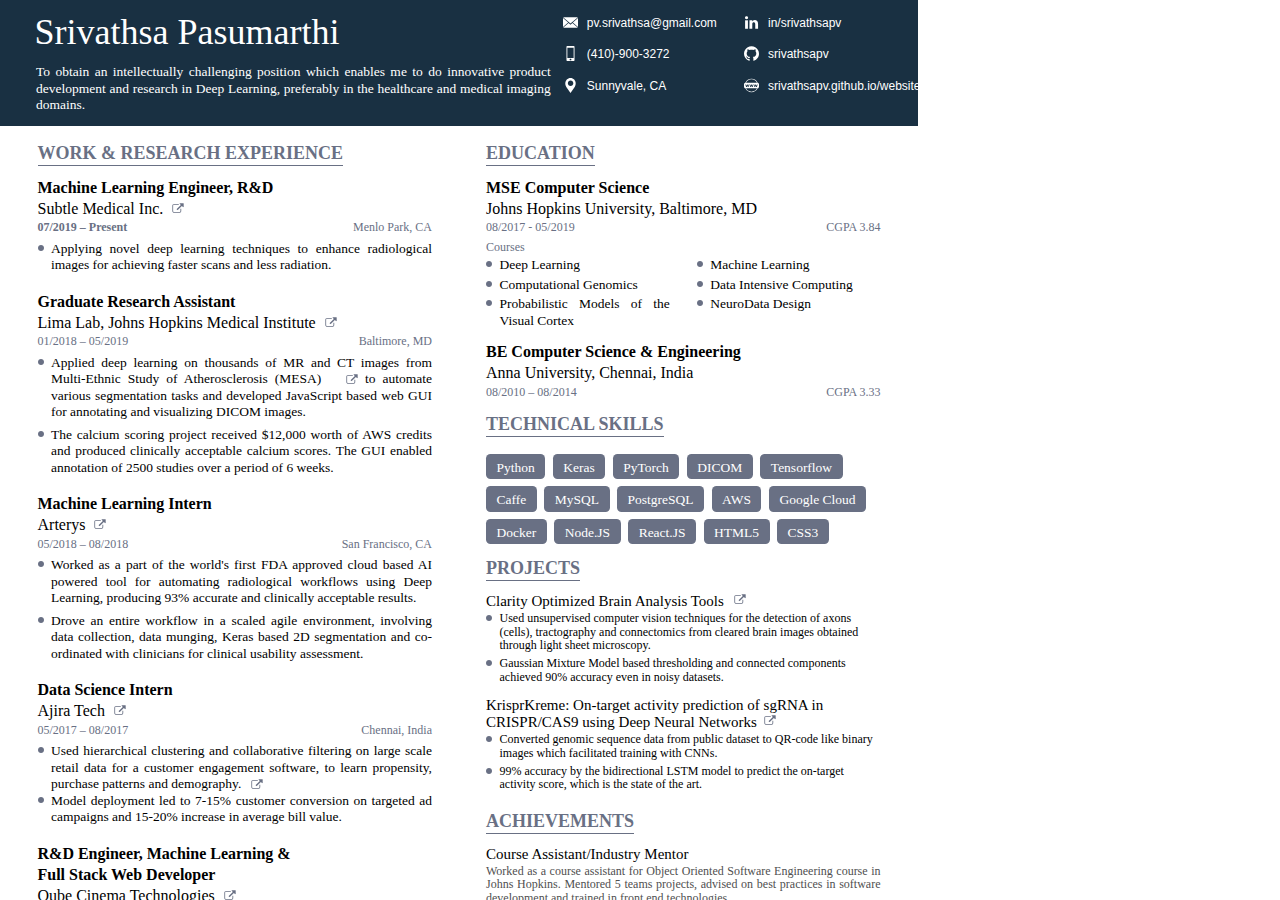
==== commit b7293e4e: "Update resume Subtle Medical" ====
--- a/resume.html
+++ b/resume.html
@@ -99,7 +99,7 @@
                                       </g>
                                     </svg>
                                   </div>
-                                  <span class="contact-content">Baltimore, MD</span>
+                                  <span class="contact-content">Sunnyvale, CA</span>
                                 </a>
                               </div>
                           </div>
@@ -161,6 +161,56 @@
                     </div>
                   </div>
                   <div class="qwg_q">
+                      <div class="q1sj_q-group">
+                        <div id="work-0" class="q1sj_q" data-q1by_q="fad93390-e4a7-11e8-a4ec-fbd7fd8b9554" q1sj_q-index="0">
+                          <div class="q1so_q-el-content">
+                            <div class="q1so_q-el-role">
+                              <div class="q1ln_q-el q1qi_q-size-c q1qi_q-a q1ln_q-mandatory  " data-q1ln_q="work-x_vs-role">Machine Learning Engineer, R&D</div>
+                            </div>
+                            <div class="q1so_q-el-place">
+                              <div class="q1ln_q-el q1qi_q-size-c q1qi_q-b q1ln_q-mandatory " data-q1ln_q="work-x_vs-place">
+                                Subtle Medical Inc.&nbsp;&nbsp;&nbsp;&nbsp;&nbsp;
+                                <a class="qzg_q q1mb_q-doc-prqyg_q" href="https://subtlemedical.com" target="_blank">
+                                  <svg version="1.1" xmlns="http://www.w3.org/2000/svg" xmlns:xlink="http://www.w3.org/1999/xlink" x="0px" y="0px" viewBox="0 0 150 150" style="enable-background:new 0 0 150 150;" xml:space="preserve">
+                                    <g>
+                                      <g>
+                                        <path class="x-4d469c10-e4a5-11e8-9f25-45c66818f83a-q1rn_q-hyperlink" d="M112.8,85.2h-4.9c-0.7,0-1.3,0.3-2,0.7c-0.3,0.3-0.7,1-0.7,2v25.3c0,3.6-1.3,6.6-3.6,8.9c-2.6,2.6-5.6,3.6-8.9,3.6h-66c-3.6,0-6.6-1.3-8.9-3.6c-2.6-2.6-3.6-5.6-3.6-8.9v-66c0-3.6,1.3-6.6,3.6-8.9c2.6-2.6,5.6-3.6,8.9-3.6h55.8c0.7,0,1.3-0.3,2-0.7c0.3-0.3,0.7-1,0.7-2v-4.9c0-0.7-0.3-1.3-0.7-2c-0.3-0.3-1-0.7-2-0.7H26.8c-6.2,0-11.5,2.3-16.1,6.6c-4.6,4.6-6.6,9.8-6.6,16.1v66c0,6.2,2.3,11.5,6.6,16.1c4.6,4.6,9.8,6.6,16.1,6.6h66c6.2,0,11.5-2.3,16.1-6.6c4.6-4.6,6.6-9.8,6.6-16.1V87.8c0-0.7-0.3-1.3-0.7-2C114.2,85.5,113.5,85.2,112.8,85.2L112.8,85.2z"></path>
+                                        <path class="x-4d469c10-e4a5-11e8-9f25-45c66818f83a-q1rn_q-hyperlink" d="M144.4,15.9c-1-1-2.3-1.6-3.6-1.6H100c-1.3,0-2.6,0.7-3.6,1.6c-1,1-1.6,2.3-1.6,3.6c0,1.3,0.7,2.6,1.6,3.6l13.8,13.8L59,88.5c-0.7,0.7-0.7,1-0.7,2c0,0.7,0.3,1.3,0.7,2l8.9,8.9c0.7,0.7,1,0.7,2,0.7c0.7,0,1.3-0.3,2-0.7l51.5-51.5l13.8,13.8c1,1,2.3,1.6,3.6,1.6c1.3,0,2.6-0.7,3.6-1.6s1.6-2.3,1.6-3.6V19.5C145.7,17.9,145.3,16.9,144.4,15.9L144.4,15.9z"></path>
+                                      </g>
+                                    </g>
+                                  </svg>
+                                </a>
+                              </div>
+                            </div>
+                            <div class="q1ir_q-el-period">
+                              <div class="q1ln_q-el q1qi_q-size-f q1qi_q-c x-t-a-color q1ln_q-period-class q1ln_q-el-period" data-q1ln_q="work-x_vs-period" style="font-weight: bold;">
+                                  07/2019&nbsp;–&nbsp;Present
+                              </div>
+                            </div>
+                            <div class="q1so_q-el-loc">
+                              <div class="q1ln_q-el q1qi_q-size-f q1qi_q-c x-t-a-color " data-q1ln_q="work-x_vs-loc" tabindex="-1">Menlo Park, CA</div>
+                            </div>
+                            <div class="q1so_q-el-list">
+                              <div class="q1og_q q1qi_q-b">
+                                <div class="q1so_q-group">
+                                  <div id="work-0-list-0" class="q1og_q-el" q1og_q-el-index="0">
+                                    <div class="q1ir_q-list-item-bullet">
+                                      <svg version="1.1" xmlns="http://www.w3.org/2000/svg" xmlns:xlink="http://www.w3.org/1999/xlink" x="0px" y="0px" viewBox="0 0 10 10" style="enable-background:new 0 0 10 10;" xml:space="preserve">
+                                        <path class="x-4d469c10-e4a5-11e8-9f25-45c66818f83a-q1ox_q-svg-list q1og_q-item-bullet" d="M5,0C2.2,0,0,2.2,0,5s2.2,5,5,5s5-2.2,5-5S7.8,0,5,0z"></path>
+                                      </svg>
+                                    </div>
+                                    <div class="q1so_q-el-sub-content">
+                                      <div class="q1ln_q-el q1qi_q-size-e" data-q1ln_q="work-x_vs-list-x_vs">
+                                          Applying novel deep learning techniques to enhance radiological images for achieving faster scans and less radiation.
+                                      </div>
+                                    </div>
+                                  </div>
+                                </div>
+                              </div>
+                            </div>
+                          </div>
+                        </div>
+                      </div>
                     <div class="q1sj_q-group">
                       <div id="work-0" class="q1sj_q" data-q1by_q="fad93390-e4a7-11e8-a4ec-fbd7fd8b9554" q1sj_q-index="0">
                         <div class="q1so_q-el-content">
@@ -183,9 +233,8 @@
                             </div>
                           </div>
                           <div class="q1ir_q-el-period">
-                            <div class="q1ln_q-el q1qi_q-size-f q1qi_q-c x-t-a-color q1ln_q-period-class q1ln_q-el-period" data-q1ln_q="work-x_vs-period"
-                                 style="font-weight: bold">
-                                01/2018&nbsp;–&nbsp;Present
+                            <div class="q1ln_q-el q1qi_q-size-f q1qi_q-c x-t-a-color q1ln_q-period-class q1ln_q-el-period" data-q1ln_q="work-x_vs-period">
+                                01/2018&nbsp;–&nbsp;05/2019
                             </div>
                           </div>
                           <div class="q1so_q-el-loc">
@@ -202,7 +251,7 @@
                                   </div>
                                   <div class="q1so_q-el-sub-content">
                                     <div class="q1ln_q-el q1qi_q-size-e" data-q1ln_q="work-x_vs-list-x_vs">
-                                        Apply deep learning on thousands of MR and CT images from Multi-Ethnic Study of Atherosclerosis (MESA)
+                                        Applied deep learning on thousands of MR and CT images from Multi-Ethnic Study of Atherosclerosis (MESA)
                                         &nbsp;&nbsp;&nbsp;&nbsp;<a class="qzg_q q1mb_q-doc-prqyg_q" href="https://www.mesa-nhlbi.org/" target="_blank">
                                           <svg version="1.1" xmlns="http://www.w3.org/2000/svg" xmlns:xlink="http://www.w3.org/1999/xlink" x="0px" y="0px" viewBox="0 0 150 150" style="enable-background:new 0 0 150 150;" xml:space="preserve">
                                             <g>
@@ -213,21 +262,7 @@
                                             </g>
                                           </svg>
                                         </a>
-                                        to automate tasks such as ventricle segmentation, calcium scoring and scar segmentation using Keras.
-                                    </div>
-                                  </div>
-                                </div>
-                              </div>
-                              <div class="q1so_q-group">
-                                <div id="work-0-list-1" class="q1og_q-el" q1og_q-el-index="1">
-                                  <div class="q1ir_q-list-item-bullet">
-                                    <svg version="1.1" xmlns="http://www.w3.org/2000/svg" xmlns:xlink="http://www.w3.org/1999/xlink" x="0px" y="0px" viewBox="0 0 10 10" style="enable-background:new 0 0 10 10;" xml:space="preserve">
-                                      <path class="x-4d469c10-e4a5-11e8-9f25-45c66818f83a-q1ox_q-svg-list q1og_q-item-bullet" d="M5,0C2.2,0,0,2.2,0,5s2.2,5,5,5s5-2.2,5-5S7.8,0,5,0z"></path>
-                                    </svg>
-                                  </div>
-                                  <div class="q1so_q-el-sub-content">
-                                    <div class="q1ln_q-el q1qi_q-size-e" data-q1ln_q="work-x_vs-list-x_vs">
-                                        Develop JavaScript based web GUI for annotating and visualizing DICOM images.
+                                        to automate various segmentation tasks and developed JavaScript based web GUI for annotating and visualizing DICOM images.
                                     </div>
                                   </div>
                                 </div>
@@ -291,8 +326,8 @@
                                   </div>
                                   <div class="q1so_q-el-sub-content">
                                     <div class="q1ln_q-el q1qi_q-size-e" data-q1ln_q="work-x_vs-list-x_vs">
-                                        Worked as a part of the world's first FDA approved cloud based AI powered tool for automating cardiac radiological
-                                        workflows using Deep Learning. The model produced 93% accurate and clinically acceptable results.
+                                        Worked as a part of the world's first FDA approved cloud based AI powered tool for automating radiological
+                                        workflows using Deep Learning, producing 93% accurate and clinically acceptable results.
                                     </div>
                                   </div>
                                 </div>
@@ -306,9 +341,8 @@
                                   </div>
                                   <div class="q1so_q-el-sub-content">
                                     <div class="q1ln_q-el q1qi_q-size-e" data-q1ln_q="work-x_vs-list-x_vs">
-                                        Drove an entire workflow in a scaled agile environment, starting from data collection, data munging,
-                                        Keras based 2D segmentation modeling using Cardiac MR data and also co-ordinated with clinicians
-                                        for clinical usability assessment.
+                                        Drove an entire workflow in a scaled agile environment, involving data collection, data munging,
+                                        Keras based 2D segmentation and co-ordinated with clinicians for clinical usability assessment.
                                     </div>
                                   </div>
                                 </div>
@@ -397,7 +431,10 @@
                       <div id="work-3" class="q1sj_q" data-q1by_q="53158560-e4ab-11e8-a4ec-fbd7fd8b9554" q1sj_q-index="3">
                         <div class="q1so_q-el-content">
                           <div class="q1so_q-el-role">
-                            <div class="q1ln_q-el q1qi_q-size-c q1qi_q-a q1ln_q-mandatory  " data-q1ln_q="work-x_vs-role">R&amp;D Engineer, Machine Learning</div>
+                            <div class="q1ln_q-el q1qi_q-size-c q1qi_q-a q1ln_q-mandatory  " data-q1ln_q="work-x_vs-role">R&amp;D Engineer, Machine Learning &amp;</div>
+                          </div>
+                          <div class="q1so_q-el-role">
+                            <div class="q1ln_q-el q1qi_q-size-c q1qi_q-a q1ln_q-mandatory  " data-q1ln_q="work-x_vs-role">Full Stack Web Developer</div>
                           </div>
                           <div class="q1so_q-el-place">
                             <div class="q1ln_q-el q1qi_q-size-c q1qi_q-b q1ln_q-mandatory " data-q1ln_q="work-x_vs-place">
@@ -415,7 +452,9 @@
                             </div>
                           </div>
                           <div class="q1ir_q-el-period">
-                            <div class="q1ln_q-el q1qi_q-size-f q1qi_q-c x-t-a-color  q1ln_q-period-class q1ln_q-el-period" data-q1ln_q="work-x_vs-period">07/2016&nbsp;–&nbsp;05/2017</div>
+                            <div class="q1ln_q-el q1qi_q-size-f q1qi_q-c x-t-a-color  q1ln_q-period-class q1ln_q-el-period" data-q1ln_q="work-x_vs-period">
+                                07/2016&nbsp;–&nbsp;05/2017 and 05/2014&nbsp;–&nbsp;07/2016
+                            </div>
                           </div>
                           <div class="q1so_q-el-loc">
                             <div class="q1ln_q-el q1qi_q-size-f q1qi_q-c x-t-a-color " data-q1ln_q="work-x_vs-loc" tabindex="-1">Chennai, India</div>
@@ -432,34 +471,12 @@
                                   <div class="q1so_q-el-sub-content">
                                     <div class="q1ln_q-el q1qi_q-size-e" data-q1ln_q="work-x_vs-list-x_vs">
                                         Prototyped a CNN based image classifier using Caffe Python to count the number of people in a movie auditorium,
-                                        in order to provide real time viewership information to ad providers. Model achieved 95% accuracy and was robust
-                                        to auditorium layout and constrained light settings.
-                                    </div>
-                                  </div>
-                                </div>
-                              </div>
-                            </div>
-                          </div>
-                        </div>
-                      </div>
-                    </div>
-                    <div class="q1sj_q-group">
-                      <div id="work-4" class="q1sj_q" data-q1by_q="bef09ae0-e4ab-11e8-a4ec-fbd7fd8b9554" q1sj_q-index="4">
-                        <div class="q1so_q-el-content">
-                          <div class="q1so_q-el-role">
-                            <div class="q1ln_q-el q1qi_q-size-c q1qi_q-a q1ln_q-mandatory  " data-q1ln_q="work-x_vs-role">Full Stack Web Developer</div>
-                          </div>
-                          <div class="q1so_q-el-place">
-                            <div class="q1ln_q-el q1qi_q-size-c q1qi_q-b q1ln_q-mandatory " data-q1ln_q="work-x_vs-place">Qube Cinema Technologies</div>
-                          </div>
-                          <div class="q1ir_q-el-period">
-                            <div class="q1ln_q-el q1qi_q-size-f q1qi_q-c x-t-a-color  q1ln_q-period-class q1ln_q-el-period" data-q1ln_q="work-x_vs-period">05/2014&nbsp;–&nbsp;07/2016</div>
-                          </div>
-                          <div class="q1so_q-el-loc">
-                            <div class="q1ln_q-el q1qi_q-size-f q1qi_q-c x-t-a-color " data-q1ln_q="work-x_vs-loc" tabindex="-1">Chennai, India</div>
-                          </div>
-                          <div class="q1so_q-el-list">
-                            <div class="q1og_q q1qi_q-b">
+                                        in order to provide real time viewership information to ad providers. Model was robust
+                                        to auditorium layout and constrained light settings with 95% accuracy.
+                                    </div>
+                                  </div>
+                                </div>
+                              </div>
                               <div class="q1so_q-group">
                                 <div id="work-4-list-0" class="q1og_q-el" q1og_q-el-index="0">
                                   <div class="q1ir_q-list-item-bullet">
@@ -469,8 +486,7 @@
                                   </div>
                                   <div class="q1so_q-el-sub-content">
                                     <div class="q1ln_q-el q1qi_q-size-e" data-q1ln_q="work-x_vs-list-x_vs">
-                                      Developed many significant features over the full stack of QubeWire - a cloud based digital cinema
-                                      distribution management system, using Node.JS and React.JS, in an agile environment.&nbsp;&nbsp;&nbsp;&nbsp;&nbsp;
+                                      Developed many significant features over the full stack of QubeWire&nbsp;
                                       <a class="qzg_q q1mb_q-doc-prqyg_q" href="https://www.qubewire.com/" target="_blank">
                                         <svg version="1.1" xmlns="http://www.w3.org/2000/svg" xmlns:xlink="http://www.w3.org/1999/xlink" x="0px" y="0px" viewBox="0 0 150 150" style="enable-background:new 0 0 150 150;" xml:space="preserve">
                                           <g>
@@ -480,22 +496,10 @@
                                             </g>
                                           </g>
                                         </svg>
-                                      </a>
-                                    </div>
-                                  </div>
-                                </div>
-                              </div>
-                              <div class="q1so_q-group">
-                                <div id="work-4-list-1" class="q1og_q-el" q1og_q-el-index="1">
-                                  <div class="q1ir_q-list-item-bullet">
-                                    <svg version="1.1" xmlns="http://www.w3.org/2000/svg" xmlns:xlink="http://www.w3.org/1999/xlink" x="0px" y="0px" viewBox="0 0 10 10" style="enable-background:new 0 0 10 10;" xml:space="preserve">
-                                      <path class="x-4d469c10-e4a5-11e8-9f25-45c66818f83a-q1ox_q-svg-list q1og_q-item-bullet" d="M5,0C2.2,0,0,2.2,0,5s2.2,5,5,5s5-2.2,5-5S7.8,0,5,0z"></path>
-                                    </svg>
-                                  </div>
-                                  <div class="q1so_q-el-sub-content">
-                                    <div class="q1ln_q-el q1qi_q-size-e" data-q1ln_q="work-x_vs-list-x_vs">
-                                        The platform was able to handle generation of over 150,000 Key Delivery Messages (KDM aka licenses) in a
-                                        period of 1 week.
+                                     </a>
+                                      , a cloud based digital cinema
+                                      distribution system, using Node.JS and React.JS, in an agile environment. The platform was able to handle generation of over
+                                      150,000 Key Delivery Messages (KDM aka licenses) in a period of 1 week.
                                     </div>
                                   </div>
                                 </div>
@@ -528,13 +532,12 @@
                               <div class="q1ln_q-el q1qi_q-size-c q1qi_q-b q1ln_q-mandatory " data-q1ln_q="edu-x_vs-place">Johns Hopkins University, Baltimore, MD</div>
                             </div>
                             <div class="q1ir_q-el-period">
-                              <div class="q1ln_q-el q1qi_q-size-f q1qi_q-c x-t-a-color q1ln_q-period-class q1ln_q-el-period" data-q1ln_q="edu-x_vs-period"
-                                   style="font-weight: bold">
-                                  Expected 05/2019
+                              <div class="q1ln_q-el q1qi_q-size-f q1qi_q-c x-t-a-color q1ln_q-period-class q1ln_q-el-period" data-q1ln_q="edu-x_vs-period">
+                                  08/2017 - 05/2019
                               </div>
                             </div>
                             <div class="q1so_q-el-loc">
-                              <div class="q1ln_q-el q1qi_q-size-f q1qi_q-c x-t-a-color " data-q1ln_q="edu-x_vs-loc" tabindex="-1">CGPA 3.95</div>
+                              <div class="q1ln_q-el q1qi_q-size-f q1qi_q-c x-t-a-color " data-q1ln_q="edu-x_vs-loc" tabindex="-1">CGPA 3.84</div>
                             </div>
                             <div class="q1so_q-el-list">
                               <div class="q1so_q-el-header">
--- a/nfiles/f0c96270-ca59-11e8-bba8-01f5e9c8d190-yna.min.css
+++ b/nfiles/f0c96270-ca59-11e8-bba8-01f5e9c8d190-yna.min.css
@@ -15106,7 +15106,7 @@
     color:#FFF
 }
 .q1oc_q[data-q1ne_q-no-colors="2"] .q1ow_q-field-grey{
-    color:#7C7C7C
+    color:#4f4f4f;
 }
 .q1oc_q[data-q1ne_q-no-colors="2"] .x-t-a #q1ln_q-full-name,.q1oc_q[data-q1ne_q-no-colors="2"] .x-t-b #q1ln_q-full-name{
     color:#FFF
